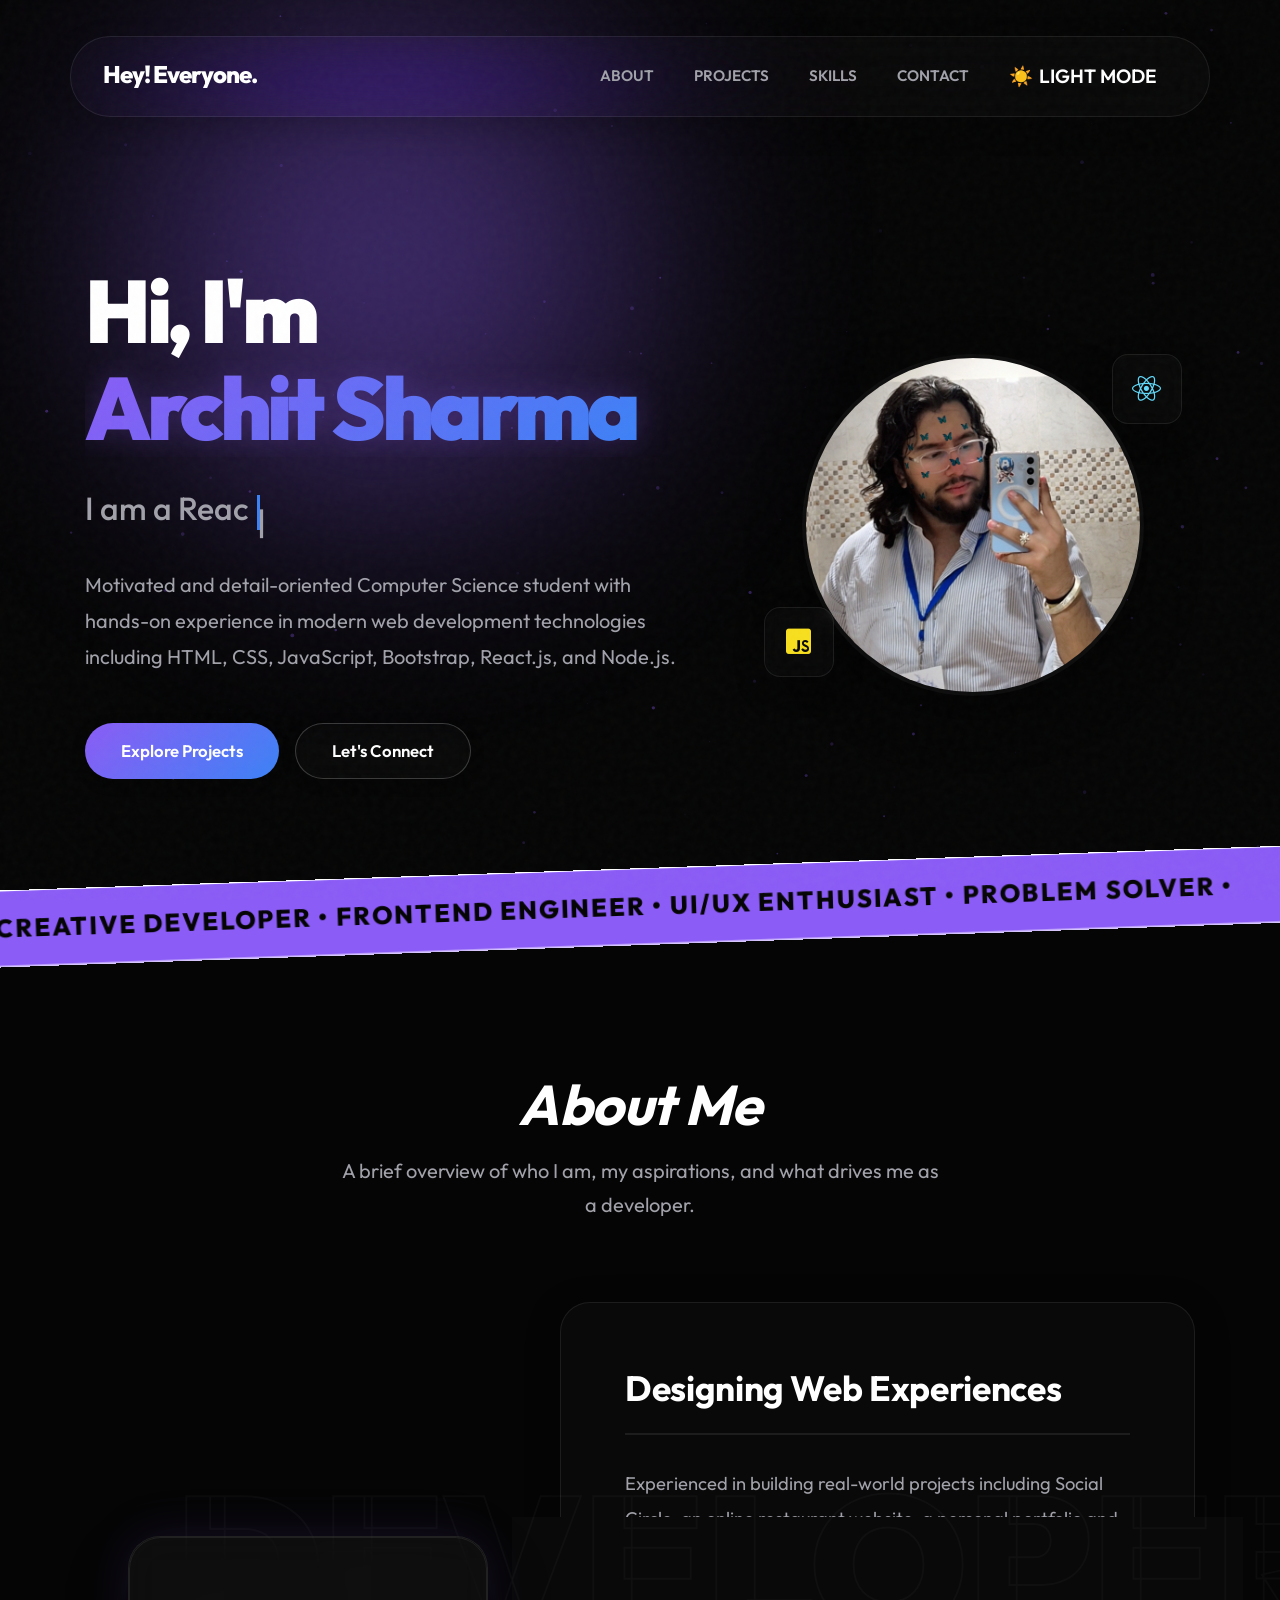
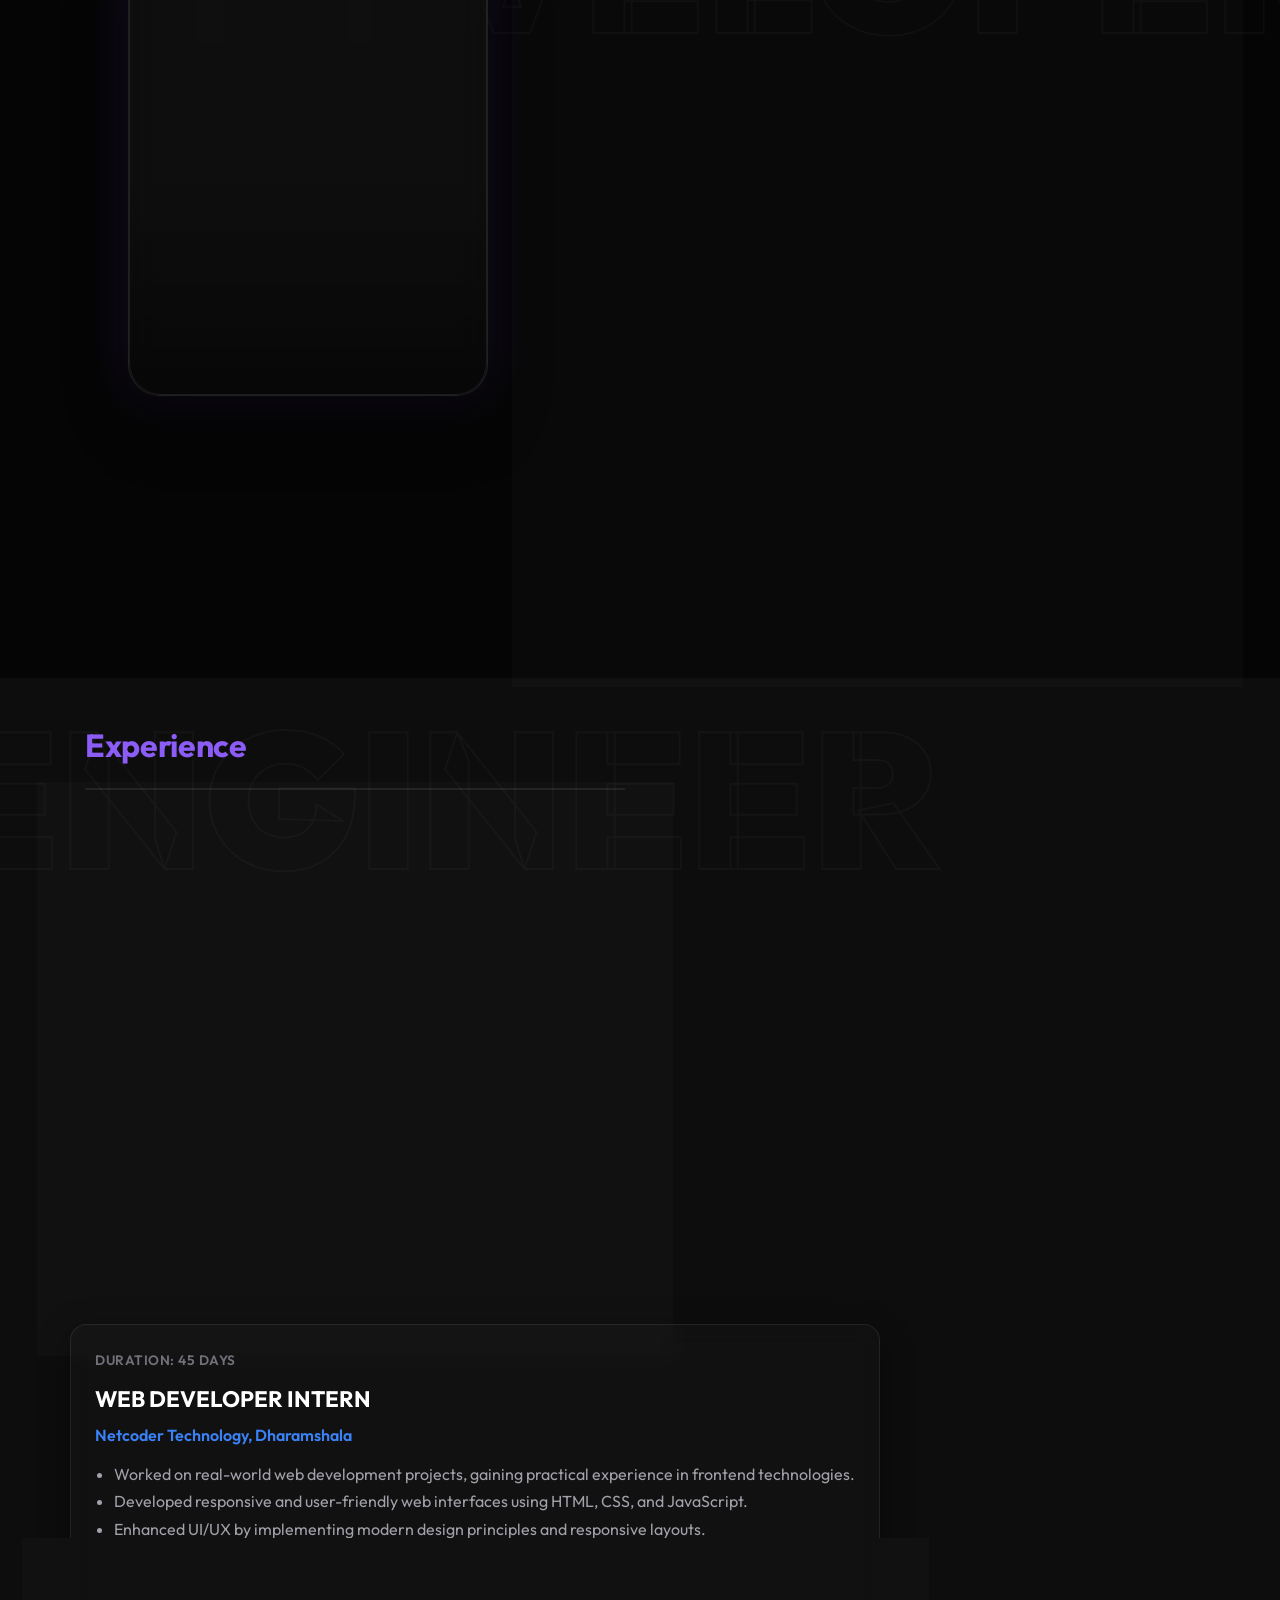
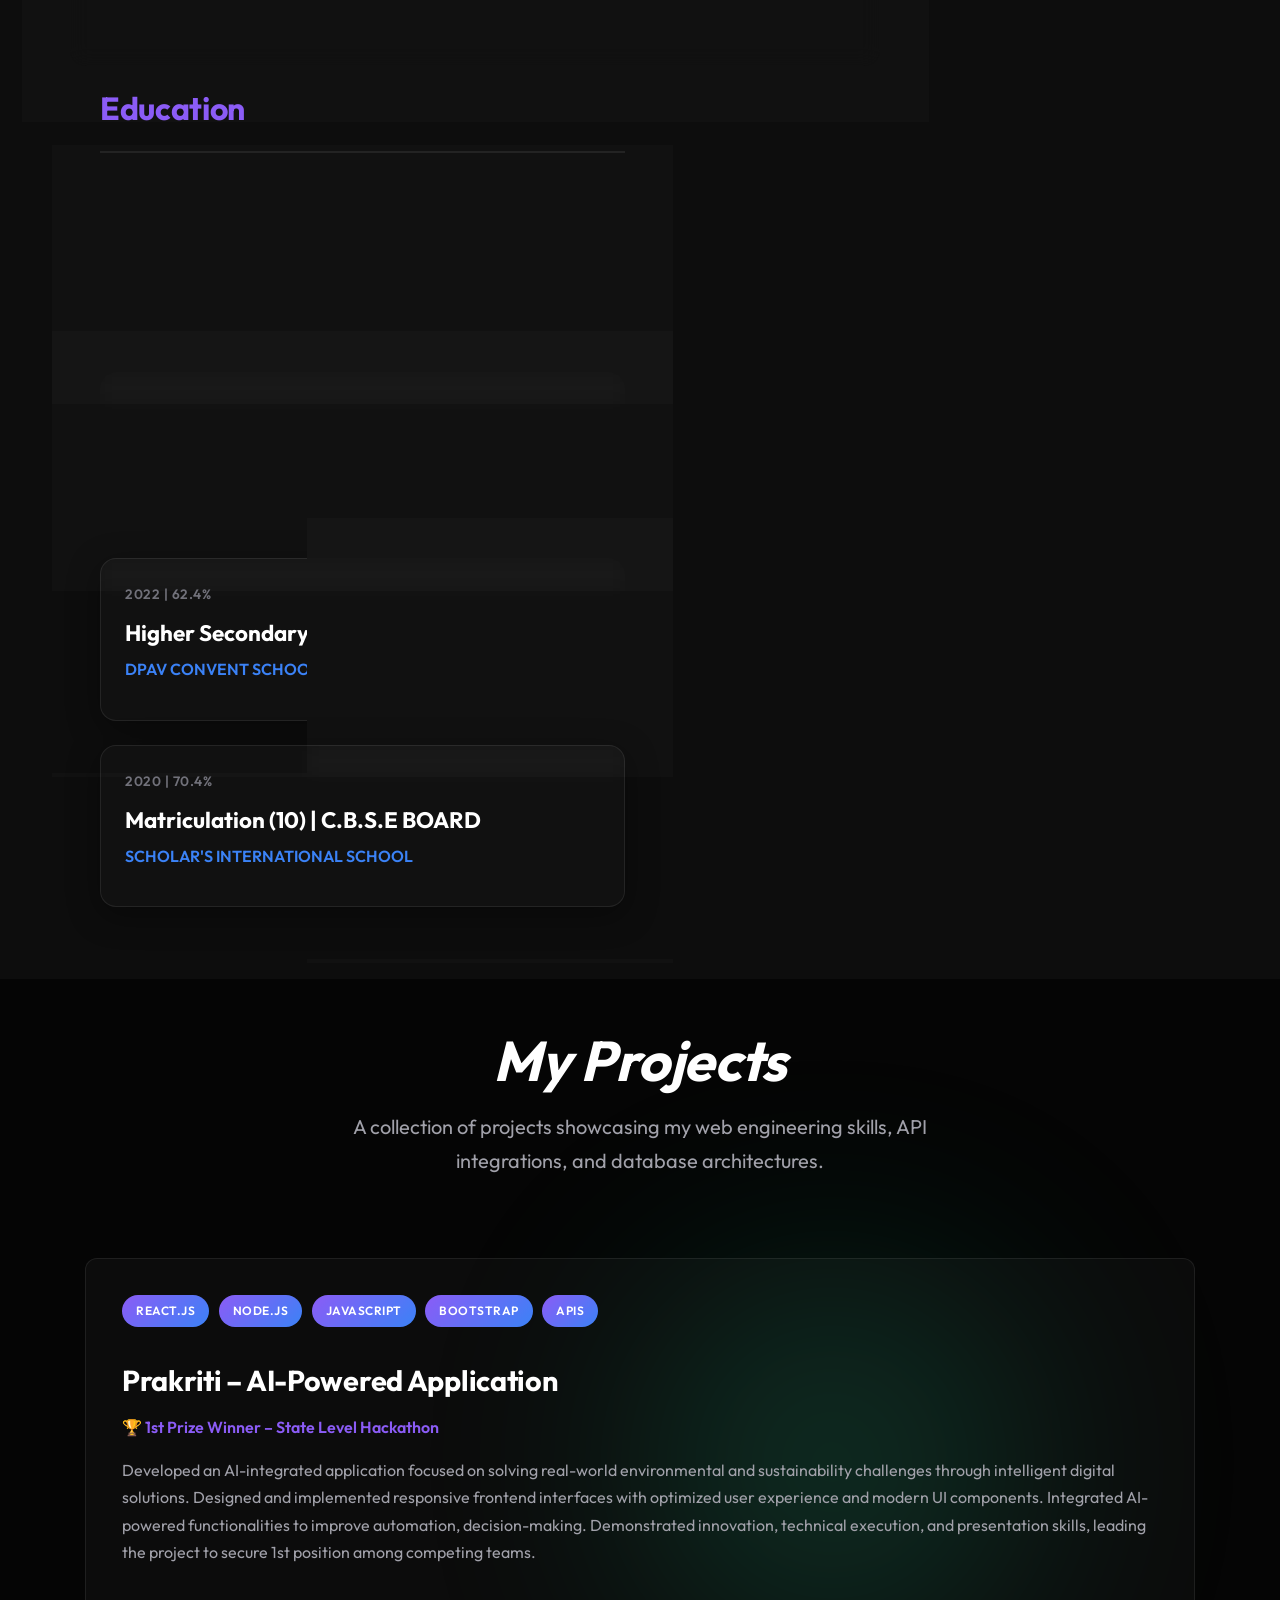
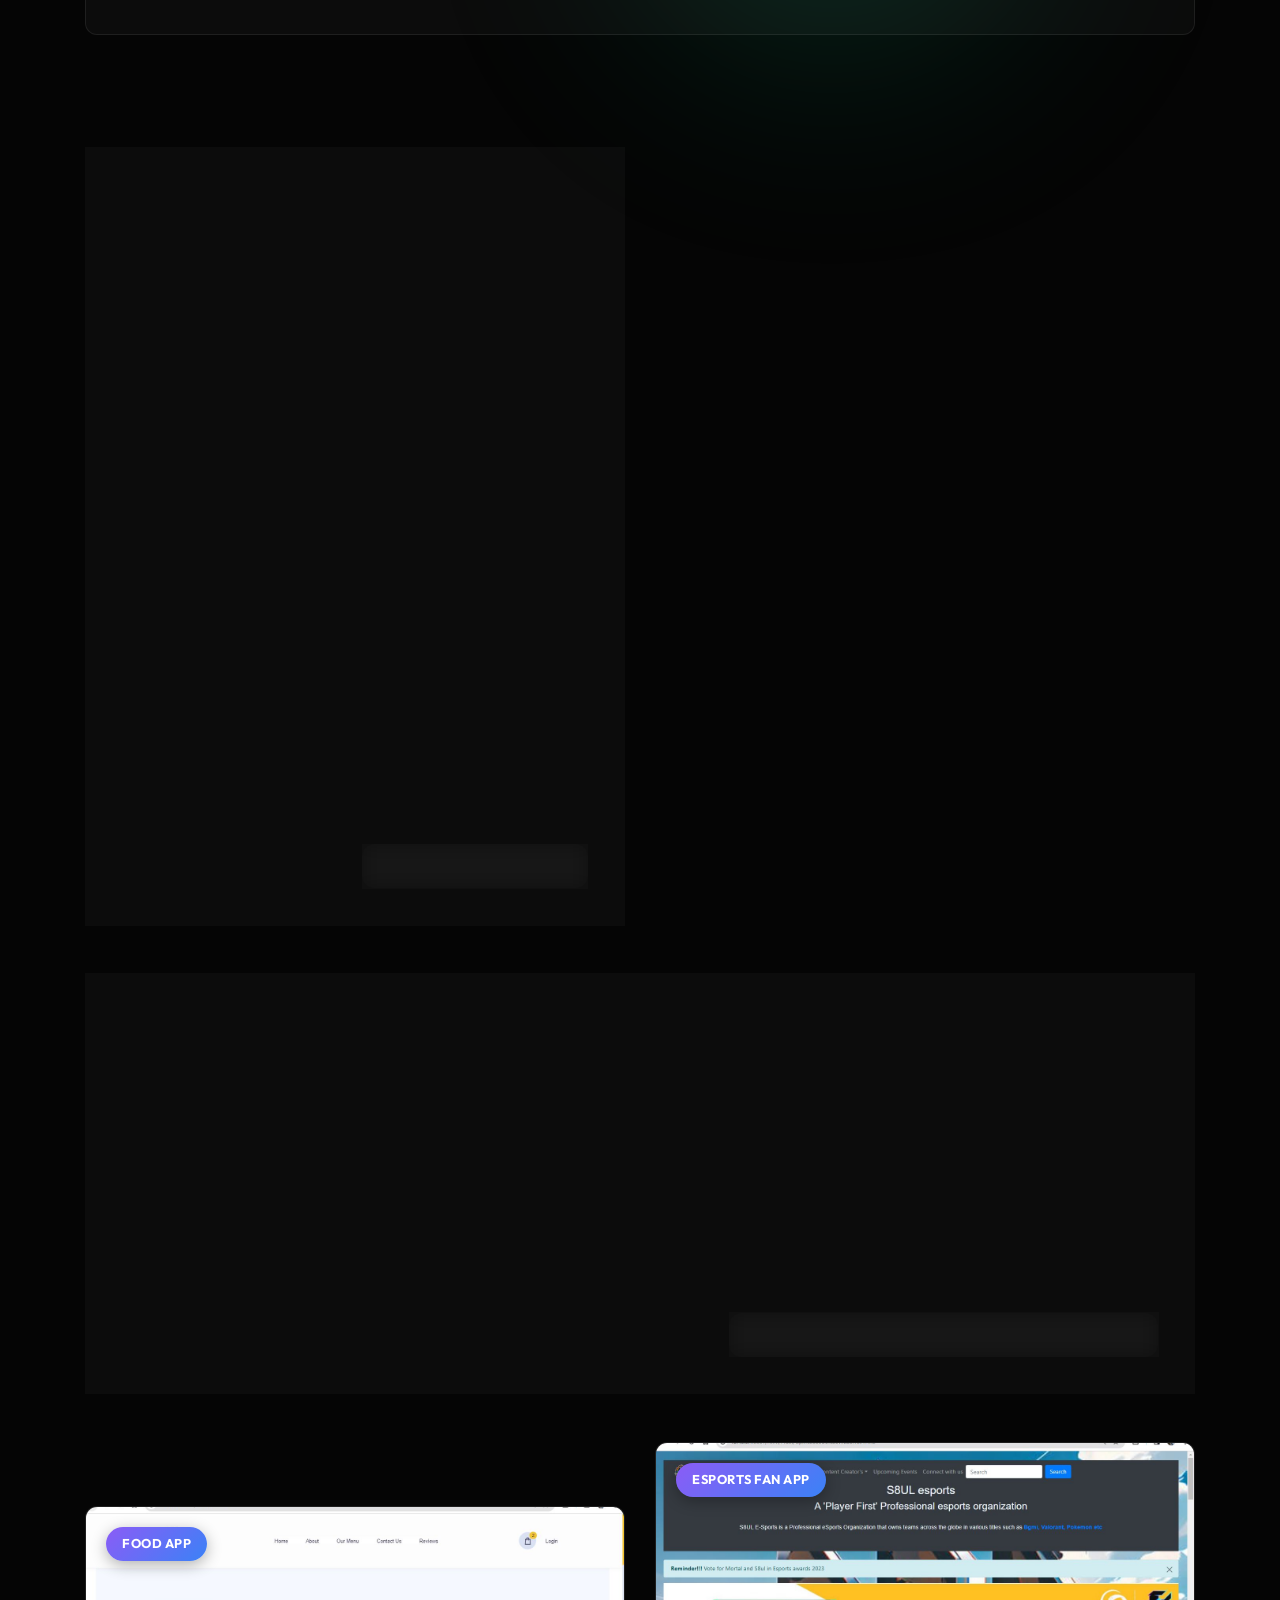
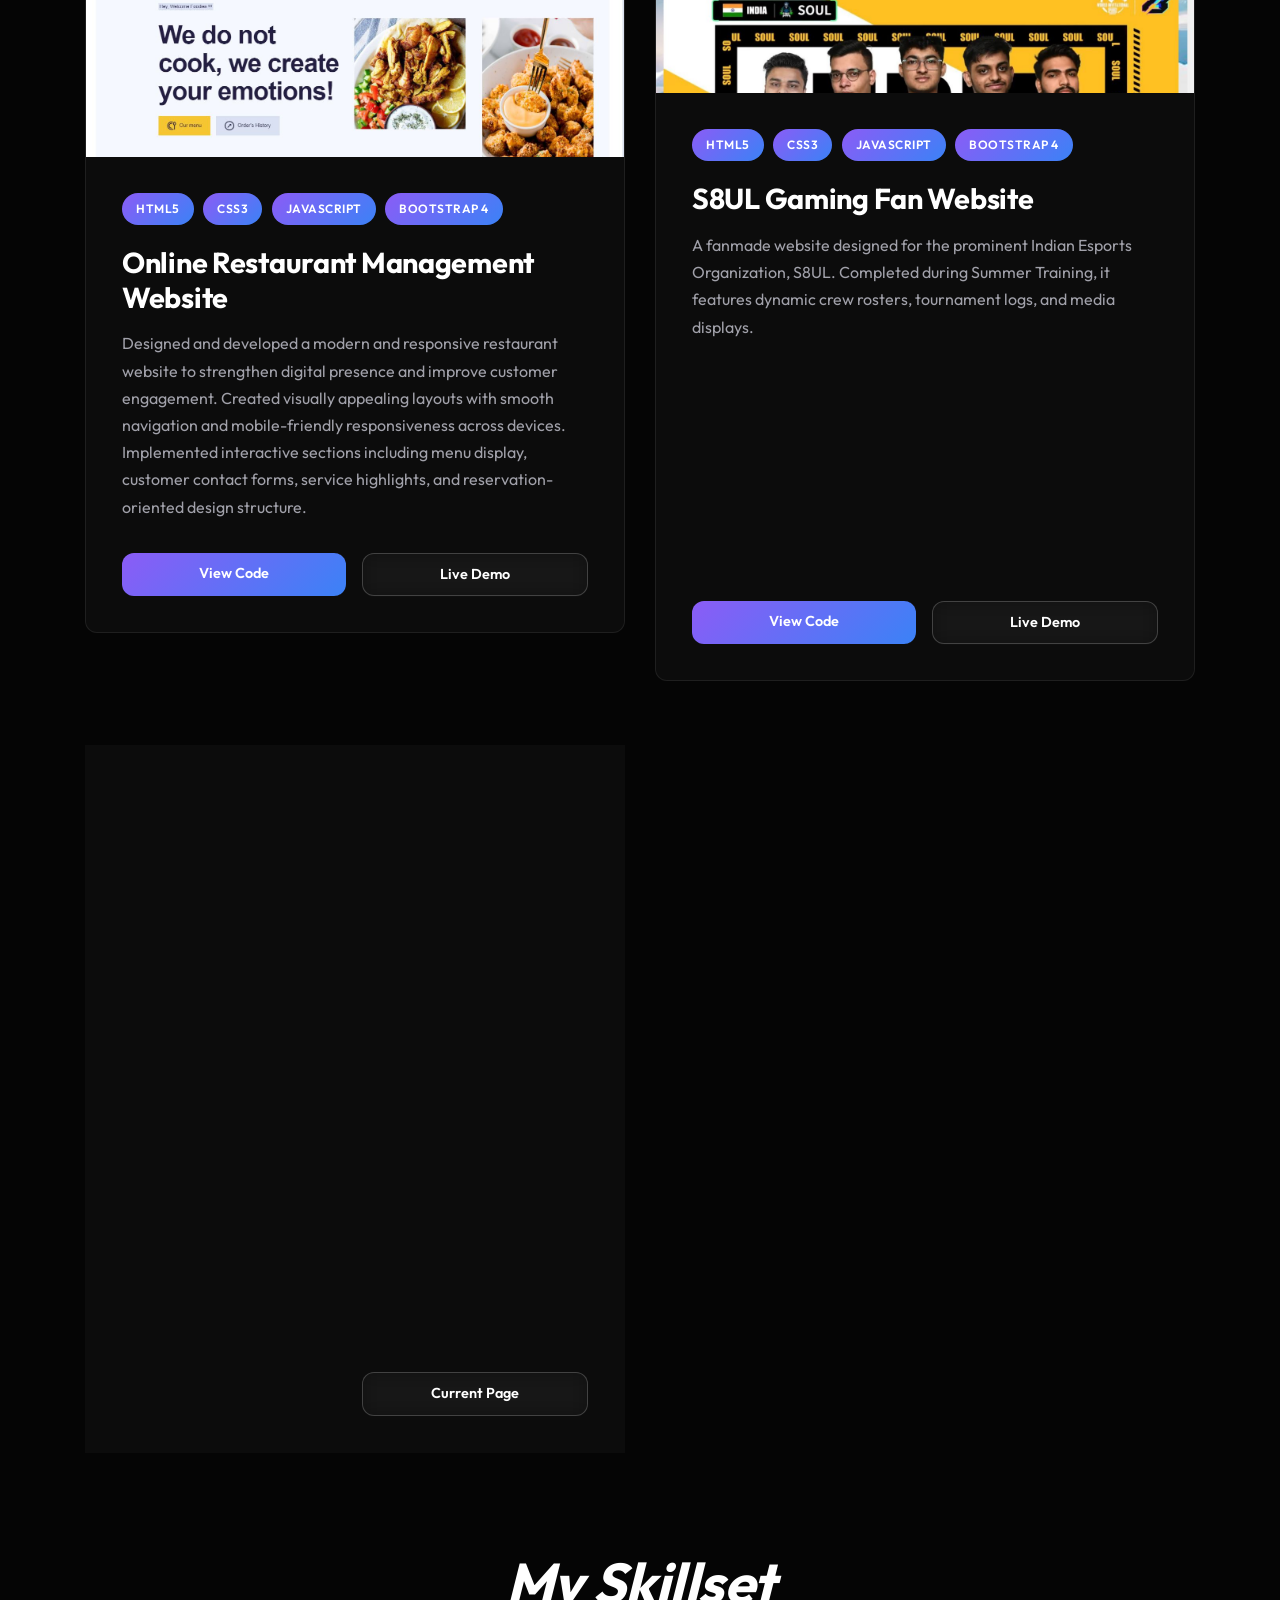
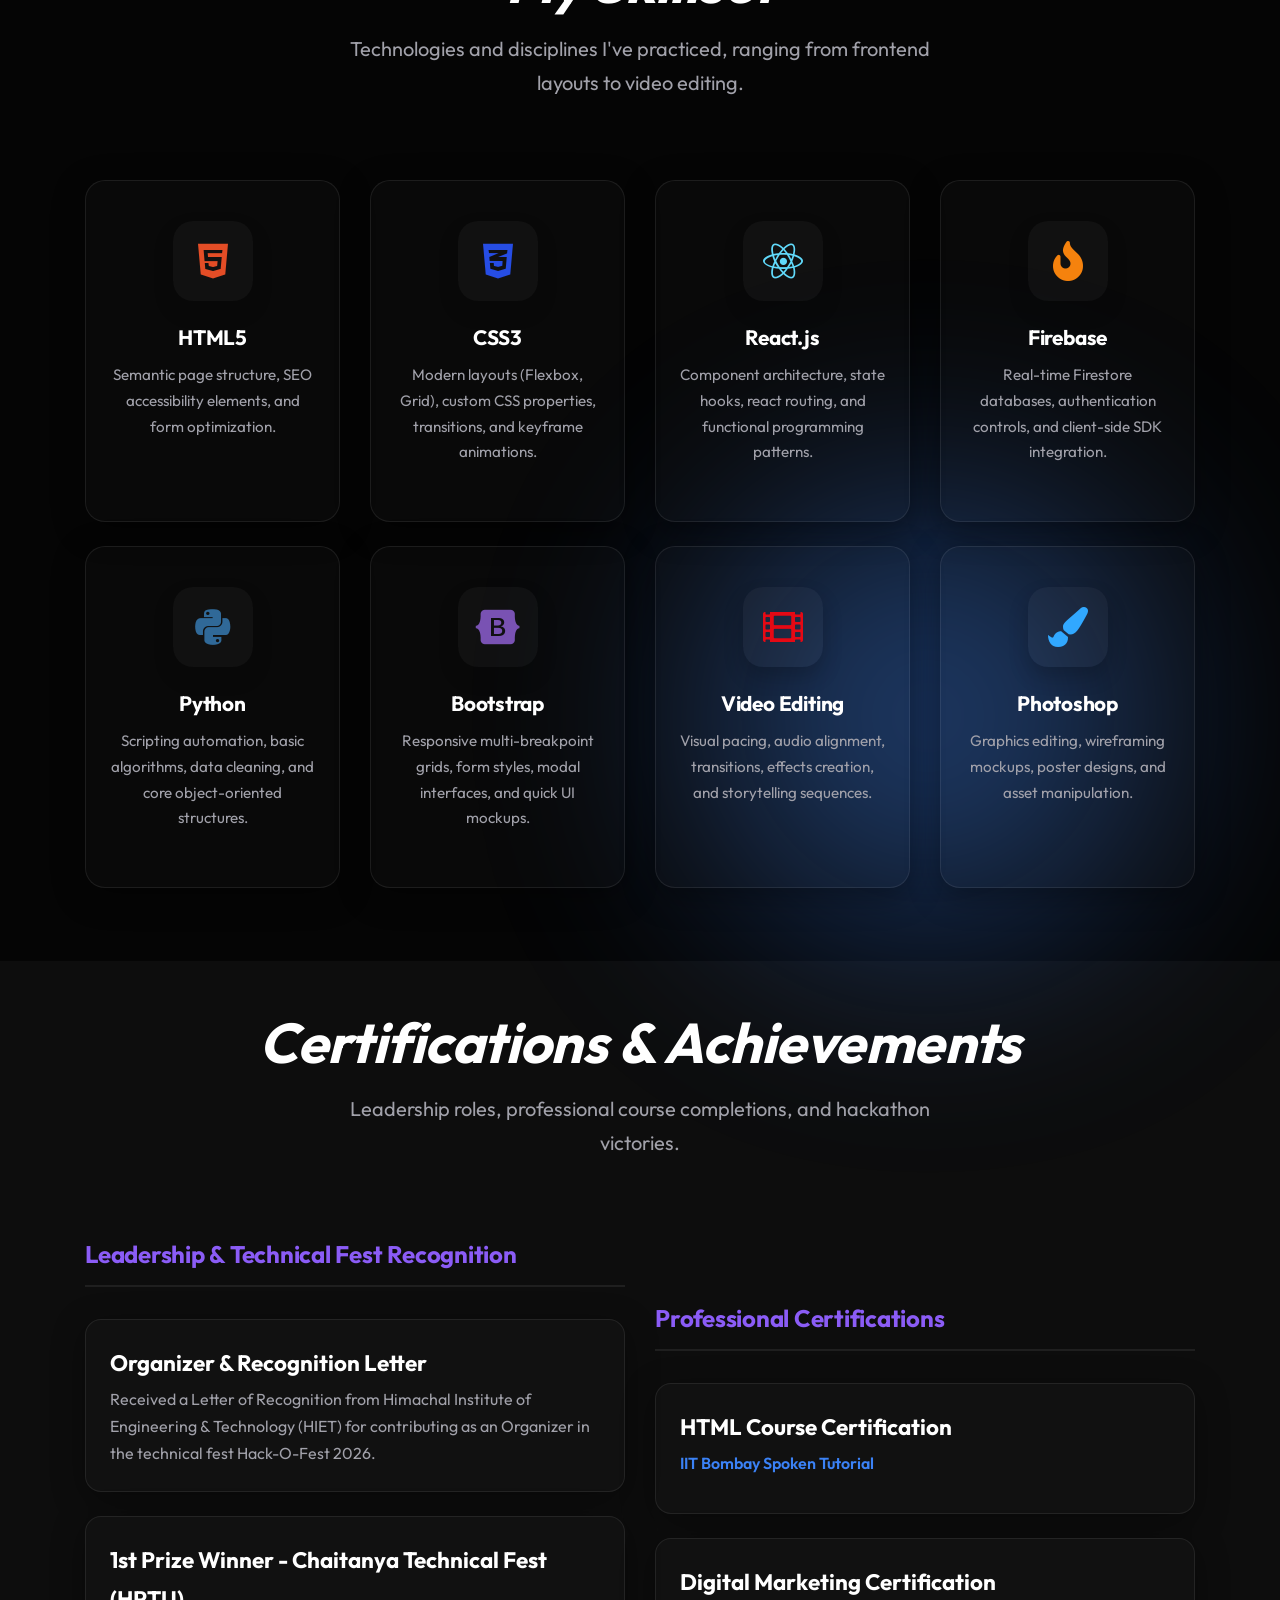
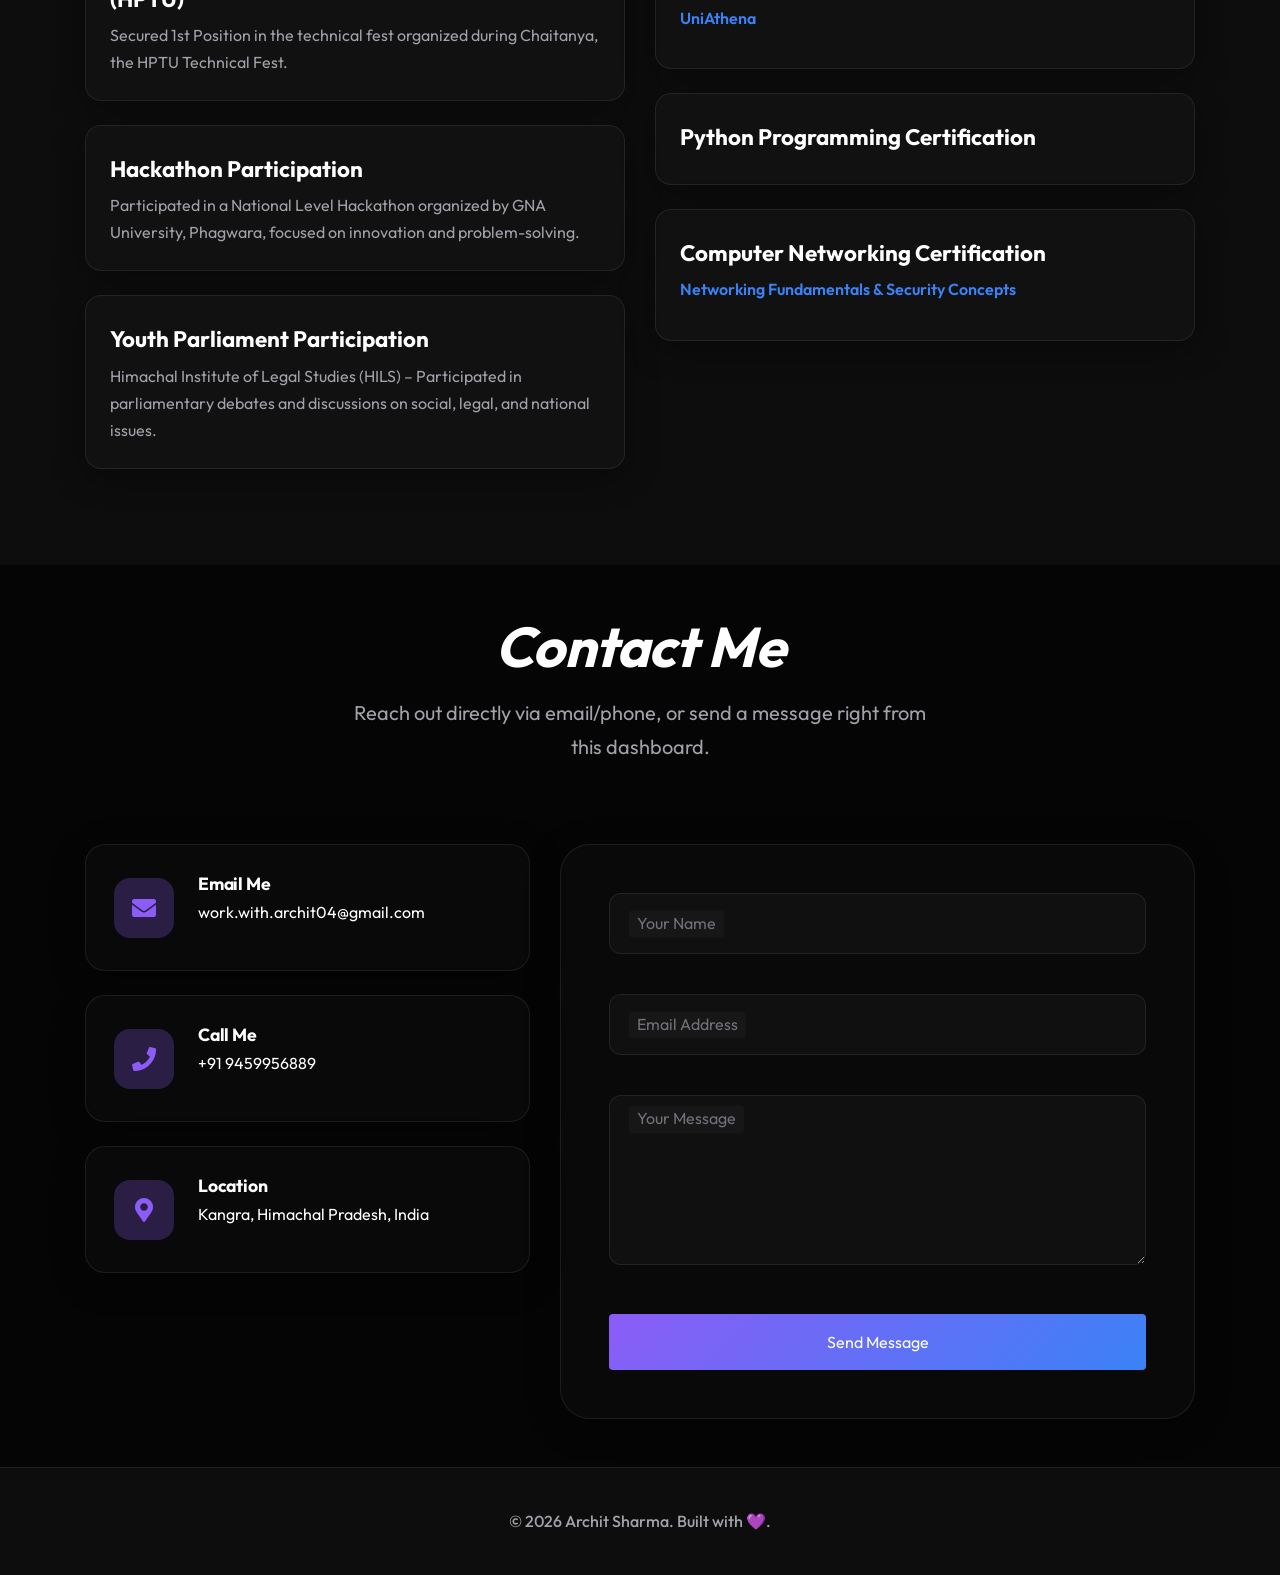
==== index.html @ 1c748bbe "Revise experience details and fix image extension Updated experience section with new internship det" ====
<!DOCTYPE html>
<html lang="en">
<head>
  <meta charset="UTF-8">
  <meta name="viewport" content="width=device-width, initial-scale=1.0">
  <title>Archit Sharma | Portfolio</title>
  
  <!-- Bootstrap 4.5 CSS -->
  <link rel="stylesheet" href="https://stackpath.bootstrapcdn.com/bootstrap/4.5.2/css/bootstrap.min.css">
  <!-- Font Awesome 5/6 -->
  <link rel="stylesheet" href="https://cdnjs.cloudflare.com/ajax/libs/font-awesome/5.15.3/css/all.min.css">
  <!-- Google Fonts: Outfit -->
  <link href="https://fonts.googleapis.com/css2?family=Outfit:wght@300;400;500;600;700;800;900&display=swap" rel="stylesheet">  
  <!-- Custom CSS -->
  <link rel="stylesheet" href="Assets/styles.css">
</head>
<body data-spy="scroll" data-target=".navbar" data-offset="70">
  
  <!-- Cinematic Preloader -->
  <div id="preloader">
    <div class="loader-content">
      <div id="loaderText">0%</div>
      <div class="loader-bar-container">
        <div id="loaderBar"></div>
      </div>
    </div>
  </div>
  <!-- Deep Space Particle Canvas -->
  <canvas id="particleCanvas"></canvas>
  
  <!-- Meteor Streaks -->
  <div class="meteor-container">
    <div class="meteor"></div>
    <div class="meteor" style="animation-delay: 2s; top: 30%;"></div>
    <div class="meteor" style="animation-delay: 5s; top: 60%;"></div>
  </div>

  <!-- Ambient Background Glows -->
  <div class="ambient-glow ambient-1"></div>
  <div class="ambient-glow ambient-2"></div>
  <div class="ambient-glow ambient-3"></div>
  <!-- Navbar -->
  <nav class="navbar navbar-expand-lg navbar-dark fixed-top">
    <div class="container">
      <a class="navbar-brand" href="#" style="transform: translateY(4px); display: inline-block;">Hey! Everyone.</a>
      <button class="navbar-toggler" type="button" data-toggle="collapse" data-target="#navbarNav" aria-controls="navbarNav" aria-expanded="false" aria-label="Toggle navigation">
        <span class="navbar-toggler-icon"></span>
      </button>
      <div class="collapse navbar-collapse" id="navbarNav">
        <ul class="navbar-nav ml-auto text-uppercase align-items-center">
          <li class="nav-item"><a class="nav-link" href="#about">About</a></li>
          <li class="nav-item"><a class="nav-link" href="#projects">Projects</a></li>
          <li class="nav-item"><a class="nav-link" href="#skills">Skills</a></li>
          <li class="nav-item"><a class="nav-link" href="#contact">Contact</a></li>
          <li class="nav-item">
            <a id="themeToggle" class="nav-link theme-toggle-btn" style="cursor: pointer; display: inline-flex; align-items: center; gap: 6px;">
              <span id="themeIcon">☀️</span> Light Mode
            </a>
          </li>
        </ul>
      </div>
    </div>
  </nav>

  <!-- Hero Section -->
  <header class="hero-section" id="hero">
    <div class="bg-watermark">ENGINEER</div>
    <div class="container">
      <div class="row align-items-center">
        <!-- Hero Left -->
        <div class="col-lg-7 hero-content text-left">
          <!-- <div class="hero-subtitle-top">FEEL FREE TO CONTACT</div> -->
          <h1 class="hero-title">
            <div style="overflow: hidden;"><span class="hero-reveal-text">Hi, I'm</span></div>
            <div style="overflow: hidden;"><span class="hero-reveal-text gradient-text">Archit Sharma</span></div>
          </h1>
          <div class="hero-typewriter">
            I am a <span id="typewriterText"></span><span class="typewriter-cursor">|</span>
          </div>
          <p class="hero-description">
            Motivated and detail-oriented Computer Science student with hands-on experience in modern web development technologies including HTML, CSS, JavaScript, Bootstrap, React.js, and Node.js.
          </p>
          <div class="hero-ctas d-flex flex-wrap gap-3">
            <a href="#projects" class="btn btn-gradient magnetic-btn mr-3 mb-2">Explore Projects</a>
            <a href="#contact" class="btn btn-outline-custom magnetic-btn mb-2">Let's Connect</a>
          </div>
        </div>
        <!-- Hero Right (Interactive Profile Orbit) -->
        <div class="col-lg-5 hero-visual text-center">
          <div class="profile-container">
            <div class="profile-circle-glow"></div>
            <div class="profile-image-wrapper">
              <img src="Assets/IMG_20260503_222521_790.webp" alt="Archit Sharma">
            </div>
            <!-- Orbiting Badges -->
            <div class="tech-badge-orbit tech-badge-1" title="React.js Specialist"><i class="fab fa-react"></i></div>
            <div class="tech-badge-orbit tech-badge-2" title="JavaScript Expert"><i class="fab fa-js-square"></i></div>
          </div>
        </div>
      </div>
    </div>
  </header>

  <!-- Infinite Scrolling Marquee -->
  <div class="marquee-container">
    <div class="marquee-content">
      <span>CREATIVE DEVELOPER • FRONTEND ENGINEER • UI/UX ENTHUSIAST • PROBLEM SOLVER • </span>
      <span>CREATIVE DEVELOPER • FRONTEND ENGINEER • UI/UX ENTHUSIAST • PROBLEM SOLVER • </span>
      <span>CREATIVE DEVELOPER • FRONTEND ENGINEER • UI/UX ENTHUSIAST • PROBLEM SOLVER • </span>
    </div>
  </div>

  <!-- About Section -->
  <section id="about" class="py-5 position-relative">
    <div class="bg-watermark right">DEVELOPER</div>
    <div class="container">
      <div class="section-title-wrapper reveal-on-scroll">
        <h2>About Me</h2>
        <p class="section-subtitle">A brief overview of who I am, my aspirations, and what drives me as a developer.</p>
      </div>
      
      <div class="row align-items-center mt-4">
        <!-- About Left (Image Card) -->
     <div class="about-video-card">
    <video autoplay muted loop playsinline>
        <source src="Assets/I.mp4" type="video/mp4">
    </video>

    <div class="video-overlay"></div>

    <div class="video-border"></div>
</div>
        <div class="my-5"></div>
        <!-- About Right (Info Card) -->
        <div class="col-lg-7 reveal-on-scroll">
          <div class="about-card glass-panel">
            <h3 class="about-info-title">Designing Web Experiences</h3>
            <div class="resume-divider"></div>
            <p class="about-text">
              Experienced in building real-world projects including Social Circle, an online restaurant website, a personal portfolio and Prakriti—an AI-infused application that won a hackathon.
              <br><br>
              In addition to technical expertise, proficient in video editing, Canva design, photo editing, and digital marketing. Demonstrated strong leadership and organizational skills by successfully serving as the overall organizer of a state-level hackathon. Passionate about developing scalable, user-centric applications and continuously learning emerging technologies.
            </p>
            
            <div class="about-details-grid">
              <div class="detail-item">
                <h5>Location</h5>
                <p>Kangra, Himachal Pradesh, IN</p>
              </div>
              <div class="detail-item">
                <h5>Education</h5>
                <p>B.Tech in CSE</p>
              </div>
              <div class="detail-item">
                <h5>E-mail</h5>
                <p>work.with.archit04@gmail.com</p>
              </div>
              <div class="detail-item">
                <h5>Role Status</h5>
                <p>Open for Internships & Jobs</p>
              </div>
            </div>

            <div class="social-links mt-4">
              <a href="https://github.com/DevlprArchit" target="_blank" class="social-btn" title="GitHub Profile">
                <i class="fab fa-github"></i>
              </a>
              <a href="https://www.linkedin.com/in/archit-sharma-513689255" target="_blank" class="social-btn" title="LinkedIn Profile">
                <i class="fab fa-linkedin-in"></i>
              </a>
              <a href="https://www.instagram.com/simp_frost" target="_blank" class="social-btn" title="Instagram Profile">
                <i class="fab fa-instagram"></i>
              </a>
              <a href="https://x.com/ArchitS07503713" target="_blank" class="social-btn" title="Twitter/X Profile">
                <i class="fab fa-twitter"></i>
              </a>
            </div>
          </div>
        </div>
      </div>
    </div>
  </section>

  <!-- Experience & Education Section -->
  <section id="resume" class="py-5 bg-secondary" style="background: var(--bg-secondary) !important;">
    <div class="container">
      <div class="row">
        <!-- Experience -->
        <div class="col-lg-6 mb-5 mb-lg-0 reveal">
          <h2 class="mb-4" style="color: var(--accent-primary); font-weight: 700;">Experience</h2>
          <div class="resume-divider"></div>
           <div class="timeline-item">
            <div class="timeline-date">Duration: JUNE 2026 - AUGUST 2026 (6-WEEKS)</div>
            <div class="timeline-title">FULL STACK DEVELOPER INTERN</div>
            <div class="timeline-subtitle"> IMAGINALITY HAVEN, Dharamshala</div>
            <div class="timeline-content">
              <ul>
                <li>Contributed to the development of real-world web applications with a focus on performance and user experience.</li>
                <li>Gained practical exposure to the complete software development lifecycle (SDLC), from development to deployment.</li>
                <li>Applied software engineering principles to build efficient, user-focused, and production-ready solutions.</li>
                <li>Collaborated with experienced developers in an Agile development environment, participating in planning, development, testing, and deployment.</li>
                <li>Applied industry best practices in debugging, code optimization, version control, and application maintenance.</li>
              </ul>
            </div>
          </div>
        </div>
        
          <div class="timeline-item">
            <div class="timeline-date">Duration: 45 Days</div>
            <div class="timeline-title">WEB DEVELOPER INTERN</div>
            <div class="timeline-subtitle">Netcoder Technology, Dharamshala</div>
            <div class="timeline-content">
              <ul>
  <li>Worked on real-world web development projects, gaining practical experience in frontend technologies.</li>
  <li>Developed responsive and user-friendly web interfaces using HTML, CSS, and JavaScript.</li>
  <li>Enhanced UI/UX by implementing modern design principles and responsive layouts.</li>
  <li>Collaborated with team members to deliver project requirements within deadlines.</li>
  <li>Participated in testing, and optimizing web applications for better performance.</li>
  <li>Strengthened practical knowledge of software development workflows and industry best practices.</li>
</ul>
            </div>
          </div>
        </div>
       
         
        <!-- Education -->
        <div class="col-lg-6 reveal">
          <h2 class="mb-4" style="color: var(--accent-primary); font-weight: 700;">Education</h2>
          <div class="resume-divider"></div>
          <div class="timeline-item">
            <div class="timeline-date">2024-27 | Pursuing (CGPA till 6th Sem - 7.20)</div>
            <div class="timeline-title">BTECH | Computer Engineering</div>
            <div class="timeline-subtitle">HPTU HAMIRPUR</div>
          </div>
          <div class="timeline-item">
            <div class="timeline-date">2024 | 62.43%</div>
            <div class="timeline-title">Diploma | Computer Engineering</div>
            <div class="timeline-subtitle">GOVT. POLYTECHNIC KANGRA</div>
          </div>
          <div class="timeline-item">
            <div class="timeline-date">2022 | 62.4%</div>
            <div class="timeline-title">Higher Secondary (12th) | H.P BOARD</div>
            <div class="timeline-subtitle">DPAV CONVENT SCHOOL</div>
          </div>
          <div class="timeline-item">
            <div class="timeline-date">2020 | 70.4%</div>
            <div class="timeline-title">Matriculation (10) | C.B.S.E BOARD</div>
            <div class="timeline-subtitle">SCHOLAR'S INTERNATIONAL SCHOOL</div>
          </div>
        </div>
      </div>
    </div>
  </section>

  <!-- Projects Section -->
  <section id="projects" class="py-5">
    <div class="container">
      <div class="section-title-wrapper reveal">
        <h2>My Projects</h2>
        <p class="section-subtitle">A collection of projects showcasing my web engineering skills, API integrations, and database architectures.</p>
      </div>

      <div class="row mt-4">
        <!-- Project 0: Prakriti -->
        <div class="col-lg-12 mb-5 reveal">
          <div class="project-card glass-panel" style="flex-direction: row; align-items: center;">
            <div class="project-body">
              <div class="project-tags">
                <span class="project-tag">React.js</span>
                <span class="project-tag">Node.js</span>
                <span class="project-tag">JavaScript</span>
                <span class="project-tag">Bootstrap</span>
                <span class="project-tag">APIs</span>
              </div>
              <h3 class="project-title" style="font-size: 1.8rem; margin-top: 1rem;">Prakriti – AI-Powered Application</h3>
              <p style="color: var(--accent-primary); font-weight: 600;">🏆 1st Prize Winner – State Level Hackathon</p>
              <p class="project-description">
                Developed an AI-integrated application focused on solving real-world environmental and sustainability challenges through intelligent digital solutions. Designed and implemented responsive frontend interfaces with optimized user experience and modern UI components. Integrated AI-powered functionalities to improve automation, decision-making. Demonstrated innovation, technical execution, and presentation skills, leading the project to secure 1st position among competing teams.
              </p>
            </div>
          </div>
        </div>

        <!-- Project 1: Social Circle App -->
        <div class="col-lg-6 col-md-12 mb-5 reveal">
          <div class="project-card glass-panel">
            <div class="project-img-wrapper">
              <span class="project-badge-top">Featured Project</span>
              <img src="Assets/social_circle_mockup.png" alt="Social Circle App Mockup">
            </div>
            <div class="project-body">
              <div class="project-tags">
                <span class="project-tag">React.js</span>
                <span class="project-tag">Firebase DB & Auth</span>
                <span class="project-tag">Capacitor APK</span>
                <span class="project-tag">Custom CSS Themes</span>
                <span class="project-tag">Vite</span>
              </div>
              <h3 class="project-title">Social Circle App</h3>
             <p style="color: var(--accent-primary); font-weight: 600;">
  🚀 Intelligent Social Networking Platform with Real-Time Collaboration
</p>
              <p class="project-description">
                Developed a social media platform with real-time chat, voice/video calls, and media sharing. Built features including Snap Sharing, Media Rooms, Meme Feed, and a Virtual Pet Widget. Integrated Firebase Authentication, Firestore, and Storage for backend services. Deployed and managed the application using Firebase Hosting.
              </p>
              <div class="project-links">
                <a href="https://team-rocket-hub.web.app" target="_blank" class="btn btn-gradient">Live View</a>
                <a href="#hero" class="btn btn-outline-custom">Active Development</a>
              </div>
            </div>
          </div>
        </div>

 <!-- Project: Campus Connect -->
<div class="col-lg-12 mb-5 reveal">
  <div class="project-card glass-panel" style="flex-direction: row; align-items: center;">

    <!-- Image -->
    <div class="project-img-wrapper">
      <span class="project-badge-top">Featured Project</span>
      <img src="Assets/HIET.PNG" alt="Campus Connect Mockup">
    </div>

    <!-- Content -->
    <div class="project-body">
      <div class="project-tags">
        <span class="project-tag">HTML5</span>
        <span class="project-tag">CSS3</span>
        <span class="project-tag">JavaScript</span>
        <span class="project-tag">UI/UX</span>
        <span class="project-tag">Campus Tech</span>
      </div>

      <h3 class="project-title" style="font-size: 1.8rem; margin-top: 1rem;">
        Campus Connect – Smart Campus Management System
      </h3>

      <p style="color: var(--accent-primary); font-weight: 600;">
        🏫 Digital Campus Solution for Students & Administration
      </p>

      <p class="project-description">
        Designed and developed Campus Connect, a smart campus management platform that simplifies academic and administrative operations. Implemented responsive interfaces with features including attendance tracking, announcements, room booking, analytics dashboards, and centralized campus services to enhance efficiency and user experience.
      </p>

      <div class="project-links">
        <a href="https://campusconnect-hiet.vercel.app/portal.html" target="_blank" class="btn btn-gradient">
          Live View
        </a>
        <a href="#hero" class="btn btn-outline-custom">
          Active Now
        </a>
      </div>
    </div>

  </div>
</div>
        
        <!-- Project 2: The Sunrise Restaurant -->
        <div class="col-lg-6 col-md-12 mb-5 reveal">
          <div class="project-card glass-panel">
            <div class="project-img-wrapper">
              <span class="project-badge-top">Food App</span>
              <img src="Assets/otp1.JPG" alt="The Sunrise Restaurant Dashboard">
            </div>
            <div class="project-body">
              <div class="project-tags">
                <span class="project-tag">HTML5</span>
                <span class="project-tag">CSS3</span>
                <span class="project-tag">JavaScript</span>
                <span class="project-tag">Bootstrap 4</span>
              </div>
              <h3 class="project-title">Online Restaurant Management Website</h3>
              <p class="project-description">
                Designed and developed a modern and responsive restaurant website to strengthen digital presence and improve customer engagement. Created visually appealing layouts with smooth navigation and mobile-friendly responsiveness across devices. Implemented interactive sections including menu display, customer contact forms, service highlights, and reservation-oriented design structure.
              </p>
              <div class="project-links">
                <a href="https://github.com/DevlprArchit/The-Sunrise-Restaurant-Project-" target="_blank" class="btn btn-gradient">View Code</a>
                <a href="https://github.com/DevlprArchit/The-Sunrise-Restaurant-Project-" target="_blank" class="btn btn-outline-custom">Live Demo</a>
              </div>
            </div>
          </div>
        </div>

        <!-- Project 3: S8UL Gaming Website -->
        <div class="col-lg-6 col-md-12 mb-5 mb-lg-0 reveal">
          <div class="project-card glass-panel">
            <div class="project-img-wrapper">
              <span class="project-badge-top">Esports Fan App</span>
              <img src="Assets/S8ul Otp 1.1.JPG" alt="S8UL Esports fan app image">
            </div>
            <div class="project-body">
              <div class="project-tags">
                <span class="project-tag">HTML5</span>
                <span class="project-tag">CSS3</span>
                <span class="project-tag">JavaScript</span>
                <span class="project-tag">Bootstrap 4</span>
              </div>
              <h3 class="project-title">S8UL Gaming Fan Website</h3>
              <p class="project-description">
                A fanmade website designed for the prominent Indian Esports Organization, S8UL. Completed during Summer Training, it features dynamic crew rosters, tournament logs, and media displays.
              </p>
              <div class="project-links">
                <a href="https://github.com/DevlprArchit/S8UL-Gaming-Website-Project-" target="_blank" class="btn btn-gradient">View Code</a>
                <a href="https://github.com/DevlprArchit/S8UL-Gaming-Website-Project-" target="_blank" class="btn btn-outline-custom">Live Demo</a>
              </div>
            </div>
          </div>
        </div>

        <!-- Project 4: Portfolio Website (Current) -->
        <div class="col-lg-6 col-md-12 reveal">
          <div class="project-card glass-panel">
            <div class="project-img-wrapper">
              <span class="project-badge-top">Portfolio</span>
              <img src="Assets/port 1.PNG" alt="Portfolio Website Image">
            </div>
            <div class="project-body">
              <div class="project-tags">
                <span class="project-tag">HTML5</span>
                <span class="project-tag">CSS3 (Variables)</span>
                <span class="project-tag">JavaScript ES6</span>
                <span class="project-tag">Scroll-Reveal API</span>
              </div>
              <h3 class="project-title">Personal Portfolio Website</h3>
              <p class="project-description">
                Built a professional portfolio website to showcase projects, technical skills, certifications, and achievements. Developed a clean and modern user interface with responsive design principles and smooth scrolling sections. Focused on performance optimization, aesthetic design, and recruiter-friendly presentation.
              </p>
              <div class="project-links">
                <a href="https://github.com/DevlprArchit/Portfolio-Website" target="_blank" class="btn btn-gradient">View Code</a>
                <a href="#" class="btn btn-outline-custom">Current Page</a>
              </div>
            </div>
          </div>
        </div>
      </div>
    </div>
  </section>

  <!-- Skills Section -->
  <section id="skills" class="py-5 skills-section">
    <div class="container">
      <div class="section-title-wrapper reveal">
        <h2>My Skillset</h2>
        <p class="section-subtitle">Technologies and disciplines I've practiced, ranging from frontend layouts to video editing.</p>
      </div>

      <div class="row">
        <!-- Skill 1: HTML5 -->
        <div class="col-lg-3 col-md-6 mb-4 reveal">
          <div class="skill-card html glass-panel">
            <div class="skill-icon-box" style="color: #e44d26;"><i class="fab fa-html5"></i></div>
            <h4>HTML5</h4>
            <p>Semantic page structure, SEO accessibility elements, and form optimization.</p>
          </div>
        </div>
        <!-- Skill 2: CSS3 -->
        <div class="col-lg-3 col-md-6 mb-4 reveal">
          <div class="skill-card css glass-panel">
            <div class="skill-icon-box" style="color: #264de4;"><i class="fab fa-css3-alt"></i></div>
            <h4>CSS3</h4>
            <p>Modern layouts (Flexbox, Grid), custom CSS properties, transitions, and keyframe animations.</p>
          </div>
        </div>
        <!-- Skill 3: React.js -->
        <div class="col-lg-3 col-md-6 mb-4 reveal">
          <div class="skill-card react glass-panel">
            <div class="skill-icon-box" style="color: #61dafb;"><i class="fab fa-react"></i></div>
            <h4>React.js</h4>
            <p>Component architecture, state hooks, react routing, and functional programming patterns.</p>
          </div>
        </div>
        <!-- Skill 4: Firebase -->
        <div class="col-lg-3 col-md-6 mb-4 reveal">
          <div class="skill-card firebase glass-panel">
            <div class="skill-icon-box" style="color: #f5820d;"><i class="fas fa-fire"></i></div>
            <h4>Firebase</h4>
            <p>Real-time Firestore databases, authentication controls, and client-side SDK integration.</p>
          </div>
        </div>
        <!-- Skill 5: Python -->
        <div class="col-lg-3 col-md-6 mb-4 reveal">
          <div class="skill-card python glass-panel">
            <div class="skill-icon-box" style="color: #306998;"><i class="fab fa-python"></i></div>
            <h4>Python</h4>
            <p>Scripting automation, basic algorithms, data cleaning, and core object-oriented structures.</p>
          </div>
        </div>
        <!-- Skill 6: Bootstrap -->
        <div class="col-lg-3 col-md-6 mb-4 reveal">
          <div class="skill-card bootstrap glass-panel">
            <div class="skill-icon-box" style="color: #7952b3;"><i class="fab fa-bootstrap"></i></div>
            <h4>Bootstrap</h4>
            <p>Responsive multi-breakpoint grids, form styles, modal interfaces, and quick UI mockups.</p>
          </div>
        </div>
        <!-- Skill 7: Video Editing -->
        <div class="col-lg-3 col-md-6 mb-4 reveal">
          <div class="skill-card video glass-panel">
            <div class="skill-icon-box" style="color: #e50914;"><i class="fas fa-film"></i></div>
            <h4>Video Editing</h4>
            <p>Visual pacing, audio alignment, transitions, effects creation, and storytelling sequences.</p>
          </div>
        </div>
        <!-- Skill 8: Photoshop -->
        <div class="col-lg-3 col-md-6 mb-4 reveal">
          <div class="skill-card design glass-panel">
            <div class="skill-icon-box" style="color: #31a8ff;"><i class="fas fa-paint-brush"></i></div>
            <h4>Photoshop</h4>
            <p>Graphics editing, wireframing mockups, poster designs, and asset manipulation.</p>
          </div>
        </div>
      </div>
    </div>
  </section>

  <!-- Certifications & Achievements Section -->
  <section id="certifications" class="py-5 bg-secondary" style="background: var(--bg-secondary) !important;">
    <div class="container">
      <div class="section-title-wrapper reveal">
        <h2>Certifications & Achievements</h2>
        <p class="section-subtitle">Leadership roles, professional course completions, and hackathon victories.</p>
      </div>

      <div class="row mt-4">
        <!-- Leadership & Fest Recognition -->
        <div class="col-lg-6 mb-4 reveal">
          <h4 class="mb-3" style="color: var(--accent-primary); font-weight: 700;">Leadership & Technical Fest Recognition</h4>
          <div class="resume-divider"></div>
          <div class="timeline-item">
            <div class="timeline-title">Organizer & Recognition Letter</div>
            <div class="timeline-content">Received a Letter of Recognition from Himachal Institute of Engineering & Technology (HIET) for contributing as an Organizer in the technical fest Hack-O-Fest 2026.</div>
          </div>
          <div class="timeline-item">
            <div class="timeline-title">1st Prize Winner - Chaitanya Technical Fest (HPTU)</div>
            <div class="timeline-content">Secured 1st Position in the technical fest organized during Chaitanya, the HPTU Technical Fest.</div>
          </div>
          <div class="timeline-item">
            <div class="timeline-title">Hackathon Participation</div>
            <div class="timeline-content">Participated in a National Level Hackathon organized by GNA University, Phagwara, focused on innovation and problem-solving.</div>
          </div>
          <div class="timeline-item">
            <div class="timeline-title">Youth Parliament Participation</div>
            <div class="timeline-content">Himachal Institute of Legal Studies (HILS) – Participated in parliamentary debates and discussions on social, legal, and national issues.</div>
          </div>
        </div>

        <!-- Professional Certifications -->
        <div class="col-lg-6 mb-4 reveal">
          <h4 class="mb-3" style="color: var(--accent-primary); font-weight: 700;">Professional Certifications</h4>
          <div class="resume-divider"></div>
          <div class="timeline-item">
            <div class="timeline-title">HTML Course Certification</div>
            <div class="timeline-subtitle">IIT Bombay Spoken Tutorial</div>
          </div>
          <div class="timeline-item">
            <div class="timeline-title">Digital Marketing Certification</div>
            <div class="timeline-subtitle">UniAthena</div>
          </div>
          <div class="timeline-item">
            <div class="timeline-title">Python Programming Certification</div>
          </div>
          <div class="timeline-item">
            <div class="timeline-title">Computer Networking Certification</div>
            <div class="timeline-subtitle">Networking Fundamentals & Security Concepts</div>
          </div>
        </div>
      </div>
    </div>
  </section>

  <!-- Contact Section -->
  <section id="contact" class="py-5">
    <div class="container">
      <div class="section-title-wrapper reveal">
        <h2>Contact Me</h2>
        <p class="section-subtitle">Reach out directly via email/phone, or send a message right from this dashboard.</p>
      </div>

      <div class="row">
        <!-- Contact details -->
        <div class="col-lg-5 mb-5 mb-lg-0 reveal">
          <div class="contact-info-wrapper">
            <div class="contact-info-card glass-panel">
              <div class="contact-icon-box"><i class="fas fa-envelope"></i></div>
              <div class="contact-info-details">
                <h4>Email Me</h4>
                <p>work.with.archit04@gmail.com</p>
              </div>
            </div>
            <div class="contact-info-card glass-panel">
              <div class="contact-icon-box"><i class="fas fa-phone"></i></div>
              <div class="contact-info-details">
                <h4>Call Me</h4>
                <p>+91 9459956889</p>
              </div>
            </div>
            <div class="contact-info-card glass-panel">
              <div class="contact-icon-box"><i class="fas fa-map-marker-alt"></i></div>
              <div class="contact-info-details">
                <h4>Location</h4>
                <p>Kangra, Himachal Pradesh, India</p>
              </div>
            </div>
          </div>
        </div>

        <!-- Contact form -->
        <div class="col-lg-7 reveal">
          <div class="contact-form-card glass-panel">
            <form id="contactForm">
              <div class="form-group-custom">
                <input type="text" id="formName" class="form-input-custom" placeholder=" " required autocomplete="name">
                <label for="formName" class="form-label-custom">Your Name</label>
              </div>
              <div class="form-group-custom">
                <input type="email" id="formEmail" class="form-input-custom" placeholder=" " required autocomplete="email">
                <label for="formEmail" class="form-label-custom">Email Address</label>
              </div>
              <div class="form-group-custom">
                <textarea id="formMessage" class="form-input-custom" rows="5" placeholder=" " required></textarea>
                <label for="formMessage" class="form-label-custom">Your Message</label>
              </div>
              <button type="submit" id="formSubmitBtn" class="btn btn-gradient magnetic-btn w-100 py-3">Send Message</button>
            </form>
            <div id="formSuccessMsg" class="text-center mt-3 d-none" style="color: #10b981; font-weight: 600;">
              <i class="fas fa-check-circle mr-2"></i> Message sent successfully! I'll get back to you shortly.
            </div>
          </div>
        </div>
      </div>
    </div>
  </section>

  <!-- Footer -->
  <footer class="text-center">
    <div class="container">
      <p class="mb-0">© <span id="currentYear"></span> Archit Sharma. Built with 💜.</p>
    </div>
  </footer>

  <!-- Core Scripts -->
  <script src="https://code.jquery.com/jquery-3.5.1.slim.min.js"></script>
  <script src="https://cdn.jsdelivr.net/npm/@popperjs/core@2.5.4/dist/umd/popper.min.js"></script>
  <script src="https://stackpath.bootstrapcdn.com/bootstrap/4.5.2/js/bootstrap.min.js"></script>
  
  <!-- Interactive Frontend Script -->
  <script>
    document.addEventListener("DOMContentLoaded", () => {
      // 1. Set current year in footer
      document.getElementById("currentYear").textContent = new Date().getFullYear();

      // 2. Removed Light / Dark Theme Management - Deep Space is dark only

      // 3. Navbar background shrink on scroll
      const navbar = document.querySelector(".navbar");
      window.addEventListener("scroll", () => {
        if (window.scrollY > 50) {
          navbar.classList.add("scrolled");
        } else {
          navbar.classList.remove("scrolled");
        }
      });

      // 4. Typewriter Effect
      const typewriterText = document.getElementById("typewriterText");
      const words = ["Web Developer.", "React Enthusiast.", "UI/UX Craftsman.", "Creative Programmer."];
      let wordIdx = 0;
      let charIdx = 0;
      let isDeleting = false;

      function type() {
        const currentWord = words[wordIdx];
        if (isDeleting) {
          typewriterText.textContent = currentWord.substring(0, charIdx - 1);
          charIdx--;
        } else {
          typewriterText.textContent = currentWord.substring(0, charIdx + 1);
          charIdx++;
        }

        let typeSpeed = isDeleting ? 40 : 80;

        if (!isDeleting && charIdx === currentWord.length) {
          // Pause at end of word
          typeSpeed = 1500;
          isDeleting = true;
        } else if (isDeleting && charIdx === 0) {
          isDeleting = false;
          wordIdx = (wordIdx + 1) % words.length;
          typeSpeed = 500;
        }

        setTimeout(type, typeSpeed);
      }
      type();

      // 5. Scroll Reveal IntersectionObserver
      const revealElements = document.querySelectorAll(".reveal");
      const revealObserver = new IntersectionObserver((entries, observer) => {
        entries.forEach(entry => {
          if (entry.isIntersecting) {
            entry.target.classList.add("active");
            observer.unobserve(entry.target);
          }
        });
      }, {
        threshold: 0.1,
        rootMargin: "0px 0px -50px 0px"
      });

      revealElements.forEach(el => {
        revealObserver.observe(el);
      });

      // 6. Contact Form Simulated Submit
      const contactForm = document.getElementById("contactForm");
      const formSuccessMsg = document.getElementById("formSuccessMsg");
      const formSubmitBtn = document.getElementById("formSubmitBtn");

      contactForm.addEventListener("submit", (e) => {
        e.preventDefault();
        formSubmitBtn.disabled = true;
        formSubmitBtn.textContent = "Sending...";

        // Simulate network latency
        setTimeout(() => {
          contactForm.reset();
          formSuccessMsg.classList.remove("d-none");
          formSubmitBtn.textContent = "Message Sent!";
          
          setTimeout(() => {
            formSuccessMsg.classList.add("d-none");
            formSubmitBtn.disabled = false;
            formSubmitBtn.textContent = "Send Message";
          }, 5000);
        }, 1500);
      });


      // 9. Scroll Progress Bar
      const scrollProgress = document.getElementById("scrollProgress");
      window.addEventListener("scroll", () => {
        const totalScroll = document.documentElement.scrollTop;
        const windowHeight = document.documentElement.scrollHeight - document.documentElement.clientHeight;
        const scroll = `${(totalScroll / windowHeight) * 100}%`;
        if (scrollProgress) {
          scrollProgress.style.width = scroll;
        }
      });

      // 10. Interactive Spotlight Cards & 3D Holographic Tilt
      const cards = document.querySelectorAll(".glass-panel, .timeline-item");
      cards.forEach((card) => {
        card.addEventListener("mousemove", (e) => {
          const rect = card.getBoundingClientRect();
          const x = e.clientX - rect.left;
          const y = e.clientY - rect.top;
          
          // Spotlight glow
          card.style.setProperty("--mouse-x", `${x}px`);
          card.style.setProperty("--mouse-y", `${y}px`);

          // 3D Holographic Tilt
          const centerX = rect.width / 2;
          const centerY = rect.height / 2;
          const rotateX = ((y - centerY) / centerY) * -10; // Max 10deg tilt
          const rotateY = ((x - centerX) / centerX) * 10;
          
          card.style.transform = `perspective(1000px) rotateX(${rotateX}deg) rotateY(${rotateY}deg) scale3d(1.02, 1.02, 1.02)`;
        });
        
        card.addEventListener("mouseleave", () => {
          card.style.transform = `perspective(1000px) rotateX(0deg) rotateY(0deg) scale3d(1, 1, 1)`;
        });
      });

      // 11. Magnetic Physics for buttons
      const hoverTargets = document.querySelectorAll(".magnetic-btn");
      hoverTargets.forEach(target => {
        target.addEventListener("mouseleave", () => {
          target.style.transform = "translate(0px, 0px)";
        });

        target.addEventListener("mousemove", (e) => {
          const rect = target.getBoundingClientRect();
          const x = (e.clientX - rect.left - rect.width / 2) * 0.3; // Magnet strength
          const y = (e.clientY - rect.top - rect.height / 2) * 0.3;
          target.style.transform = `translate(${x}px, ${y}px)`;
        });
      });

      // Particle Field Canvas Animation
      const canvas = document.getElementById('particleCanvas');
      const ctx = canvas.getContext('2d');
      canvas.width = window.innerWidth;
      canvas.height = window.innerHeight;

      const particlesArray = [];
      class Particle {
        constructor() {
          this.x = Math.random() * canvas.width;
          this.y = Math.random() * canvas.height;
          this.size = Math.random() * 2;
          this.speedX = Math.random() * 1 - 0.5;
          this.speedY = Math.random() * 1 - 0.5;
          this.opacity = Math.random() * 0.5 + 0.1;
        }
        update() {
          this.x += this.speedX;
          this.y += this.speedY;
          if (this.x < 0 || this.x > canvas.width) this.speedX *= -1;
          if (this.y < 0 || this.y > canvas.height) this.speedY *= -1;
        }
        draw() {
          ctx.fillStyle = `rgba(139, 92, 246, ${this.opacity})`;
          ctx.beginPath();
          ctx.arc(this.x, this.y, this.size, 0, Math.PI * 2);
          ctx.fill();
        }
      }
      for (let i = 0; i < 150; i++) {
        particlesArray.push(new Particle());
      }
      function animateParticles() {
        ctx.clearRect(0, 0, canvas.width, canvas.height);
        for (let i = 0; i < particlesArray.length; i++) {
          particlesArray[i].update();
          particlesArray[i].draw();
        }
        requestAnimationFrame(animateParticles);
      }
      animateParticles();
      
      window.addEventListener('resize', () => {
        canvas.width = window.innerWidth;
        canvas.height = window.innerHeight;
      });

      // 12. True 3D Mouse Parallax (Hero Section)
      const hero = document.getElementById("hero");
      const parallaxBadges = document.querySelectorAll(".tech-badge-orbit");
      const profileImg = document.querySelector(".profile-image-wrapper img");

      hero.addEventListener("mousemove", (e) => {
        const x = (e.clientX - window.innerWidth / 2) / window.innerWidth;
        const y = (e.clientY - window.innerHeight / 2) / window.innerHeight;

        parallaxBadges.forEach((badge, index) => {
          const speed = (index + 1) * 30; // Depth factor
          badge.style.transform = `translate(${x * speed}px, ${y * speed}px)`;
        });

        if (profileImg) {
          profileImg.style.transform = `translate(${x * 15}px, ${y * 15}px)`;
        }
      });
      hero.addEventListener("mouseleave", () => {
        parallaxBadges.forEach(badge => {
          badge.style.transform = `translate(0px, 0px)`;
        });
        if (profileImg) {
          profileImg.style.transform = `translate(0px, 0px)`;
        }
      });

      // 13. Light/Dark Theme Toggle
      const themeToggle = document.getElementById("themeToggle");
      const themeIcon = document.getElementById("themeIcon");
      themeToggle.addEventListener("click", () => {
        document.body.classList.toggle("light-mode");
        if (document.body.classList.contains("light-mode")) {
          themeIcon.textContent = "🌙";
          themeToggle.innerHTML = '<span id="themeIcon">🌙</span> Dark Mode';
        } else {
          themeIcon.textContent = "☀️";
          themeToggle.innerHTML = '<span id="themeIcon">☀️</span> Light Mode';
        }
      });
      // 14. Cinematic Preloader
      const preloader = document.getElementById('preloader');
      const loaderText = document.getElementById('loaderText');
      const loaderBar = document.getElementById('loaderBar');
      let progress = 0;
      
      // Prevent scrolling while loading
      document.body.style.overflow = 'hidden';

      const interval = setInterval(() => {
        progress += Math.floor(Math.random() * 10) + 5;
        if (progress >= 100) {
          progress = 100;
          clearInterval(interval);
          loaderText.textContent = '100%';
          loaderBar.style.width = '100%';
          
          setTimeout(() => {
            preloader.classList.add('fade-out');
            document.body.style.overflow = 'auto'; // Re-enable scroll
            
            // Trigger Hero Text Reveal
            setTimeout(() => {
              document.querySelectorAll('.hero-reveal-text').forEach(el => {
                el.classList.add('visible');
              });
            }, 300);
          }, 400); // slight pause at 100%
        } else {
          loaderText.textContent = progress + '%';
          loaderBar.style.width = progress + '%';
        }
      }, 50);

      // 15. Scroll-Triggered Reveal (Intersection Observer)
      const level5RevealObserver = new IntersectionObserver((entries, observer) => {
        entries.forEach(entry => {
          if (entry.isIntersecting) {
            entry.target.classList.add('reveal-visible');
            observer.unobserve(entry.target);
          }
        });
      }, {
        root: null,
        threshold: 0.1,
        rootMargin: "0px 0px -50px 0px"
      });

      document.querySelectorAll('.reveal, .reveal-on-scroll').forEach(el => {
        level5RevealObserver.observe(el);
      });
    });
  </script>
</body>
</html>
---- Assets/styles.css ----
/* Core CSS variables for Theme Management */
:root {
  /* Deep Space / Cyber Glass Theme */
  --bg-primary: #050505; /* Pitch black */
  --bg-secondary: rgba(255, 255, 255, 0.03); /* Faint glass */
  --bg-tertiary: rgba(255, 255, 255, 0.08);
  --text-primary: #ffffff;
  --text-secondary: #a1a1aa;
  --text-muted: #71717a;
  
  --accent-primary: #8b5cf6; /* Electric Purple */
  --accent-secondary: #3b82f6; /* Neon Blue */
  --accent-tertiary: #10b981;
  --accent-gradient: linear-gradient(135deg, #8b5cf6, #3b82f6);
  --accent-glow: rgba(139, 92, 246, 0.25);
  
  --card-shadow: 0 8px 32px 0 rgba(0, 0, 0, 0.37);
  --glass-bg: rgba(255, 255, 255, 0.02);
  --glass-border: rgba(255, 255, 255, 0.08);
  --glass-highlight: rgba(255, 255, 255, 0.1);
  
  --font-family: 'Outfit', sans-serif;
  --font-heading: 'Outfit', sans-serif;
  --transition-speed: 0.4s;
}

/* Resume Utilities */
.resume-divider {
  width: 100%;
  height: 2px;
  background-color: var(--bg-tertiary); /* Softer divider */
  margin: 1rem 0 2rem 0;
}

.timeline-item {
  position: relative;
  padding: 24px;
  background: var(--glass-bg);
  backdrop-filter: blur(10px);
  border: 1px solid var(--glass-border);
  border-radius: 16px;
  box-shadow: var(--card-shadow);
  margin-bottom: 24px;
  transition: all 0.4s cubic-bezier(0.4, 0, 0.2, 1);
  overflow: hidden;
}
.timeline-item::before {
  content: '';
  position: absolute;
  top: 0; left: 0; right: 0; bottom: 0;
  background: radial-gradient(800px circle at var(--mouse-x, 50%) var(--mouse-y, 50%), rgba(255, 255, 255, 0.06), transparent 40%);
  opacity: 0;
  transition: opacity 0.5s;
  z-index: -1;
  pointer-events: none;
}
.timeline-item:hover {
  transform: translateY(-4px);
  border-color: rgba(255, 255, 255, 0.2);
  box-shadow: 0 20px 40px rgba(0,0,0,0.5), 0 0 20px var(--accent-glow);
}
.timeline-item:hover::before {
  opacity: 1;
}
.timeline-item::before {
  display: none; /* Removed the small dots in favor of the clean card look */
}
.timeline-date {
  font-weight: 600;
  color: var(--text-muted);
  font-size: 0.85rem;
  text-transform: uppercase;
  letter-spacing: 0.5px;
  margin-bottom: 0.5rem;
}
.timeline-title {
  font-family: var(--font-heading);
  font-weight: 700;
  color: var(--text-primary);
  font-size: 1.4rem;
  margin-bottom: 0.25rem;
}
.timeline-subtitle {
  font-weight: 600;
  color: var(--accent-secondary);
  font-size: 1rem;
  margin-bottom: 0.75rem;
}
.timeline-content {
  color: var(--text-secondary);
  font-size: 1rem;
  line-height: 1.7;
}
.timeline-content ul {
  padding-left: 1.2rem;
  margin-top: 0.5rem;
}


/* Global Reset */
* {
  box-sizing: border-box;
  margin: 0;
  padding: 0;
  transition: background-color var(--transition-speed) cubic-bezier(0.4, 0, 0.2, 1), border-color var(--transition-speed) cubic-bezier(0.4, 0, 0.2, 1);
}

html {
  scroll-behavior: smooth;
}

body {
  font-family: var(--font-family);
  background-color: var(--bg-primary);
  color: var(--text-primary);
  line-height: 1.7;
  overflow-x: hidden;
  position: relative;
}

body::after {
  content: '';
  position: fixed;
  top: 0; left: 0; width: 100vw; height: 100vh;
  pointer-events: none;
  z-index: 9999;
  opacity: 0.03;
  background-image: url("data:image/svg+xml,%3Csvg viewBox='0 0 200 200' xmlns='http://www.w3.org/2000/svg'%3E%3Cfilter id='noiseFilter'%3E%3CfeTurbulence type='fractalNoise' baseFrequency='0.65' numOctaves='3' stitchTiles='stitch'/%3E%3C/filter%3E%3Crect width='100%25' height='100%25' filter='url(%23noiseFilter)'/%3E%3C/svg%3E");
}

/* Custom Scrollbar */
::-webkit-scrollbar {
  width: 8px;
}
::-webkit-scrollbar-track {
  background: var(--bg-primary);
}
::-webkit-scrollbar-thumb {
  background: var(--bg-tertiary);
  border-radius: 4px;
}
::-webkit-scrollbar-thumb:hover {
  background: var(--accent-primary);
}

/* Typography Utilities */
h1, h2, h3, h4, h5, h6, .navbar-brand {
  font-family: var(--font-heading);
  font-weight: 700;
  letter-spacing: -0.01em;
  margin-bottom: 0.5em;
}

a {
  text-decoration: none;
  color: inherit;
  transition: all 0.2s ease;
}
a:hover {
  text-decoration: none;
  color: var(--accent-primary);
}

/* Premium Panels (Cyber Glass) */
.glass-panel {
  background: var(--glass-bg);
  backdrop-filter: blur(20px);
  -webkit-backdrop-filter: blur(20px);
  border: 1px solid var(--glass-border);
  box-shadow: var(--card-shadow);
  border-radius: 20px;
  transition: all 0.4s cubic-bezier(0.4, 0, 0.2, 1);
  position: relative;
  overflow: hidden;
}
.glass-panel::before {
  content: '';
  position: absolute;
  top: 0; left: 0; right: 0; bottom: 0;
  background: radial-gradient(800px circle at var(--mouse-x, 50%) var(--mouse-y, 50%), rgba(255, 255, 255, 0.06), transparent 40%);
  opacity: 0;
  transition: opacity 0.5s;
  z-index: -1;
  pointer-events: none;
}
.glass-panel:hover {
  transform: translateY(-4px);
  border-color: rgba(255, 255, 255, 0.2);
  box-shadow: 0 20px 40px rgba(0,0,0,0.5), 0 0 30px var(--accent-glow);
}
.glass-panel:hover::before {
  opacity: 1;
}

/* Section Header styling */
.section-title-wrapper {
  margin-bottom: 5rem;
  text-align: center;
}

.section-title-wrapper h2 {
  font-size: 3.5rem;
  font-weight: 700;
  font-style: italic;
  color: var(--text-primary);
  margin-bottom: 1rem;
}

.section-subtitle {
  color: var(--text-secondary);
  font-size: 1.25rem;
  max-width: 600px;
  margin: 0 auto;
}

/* Dynamic Island Navbar */
.navbar {
  padding: 1rem 0;
  border-bottom: none;
  transition: all 0.4s cubic-bezier(0.4, 0, 0.2, 1);
  background: transparent;
  top: 20px;
}

.navbar .container {
  background: var(--glass-bg);
  backdrop-filter: blur(24px) saturate(180%);
  -webkit-backdrop-filter: blur(24px) saturate(180%);
  border: 1px solid var(--glass-border);
  border-radius: 40px;
  padding: 0.5rem 2rem;
  box-shadow: 0 10px 30px rgba(0,0,0,0.2);
  transition: all 0.4s ease;
}

.navbar.scrolled .container {
  background: rgba(15, 15, 15, 0.7);
  border-color: rgba(255,255,255,0.15);
  box-shadow: 0 20px 40px rgba(0,0,0,0.4);
}

.navbar-brand {
  font-size: 1.5rem;
  letter-spacing: -1px;
  font-weight: 800;
  color: var(--accent-primary);
}

.nav-link {
  font-weight: 600;
  font-size: 0.95rem;
  color: var(--text-secondary) !important;
  margin: 0 0.75rem;
  position: relative;
  transition: color 0.3s ease;
}

.nav-link:hover, .nav-link.active {
  color: var(--text-primary) !important;
}

.nav-link::after {
  content: '';
  position: absolute;
  width: 0;
  height: 2px;
  bottom: -4px;
  left: 50%;
  transform: translateX(-50%);
  background: var(--accent-gradient);
  transition: width 0.3s cubic-bezier(0.4, 0, 0.2, 1);
  border-radius: 2px;
}

.nav-link:hover::after, .nav-link.active::after {
  width: 100%;
}

/* Theme Toggle (Hidden for Deep Space) */
.theme-toggle-btn {
  display: none;
}

/* Ambient Glows */
.ambient-glow {
  position: absolute;
  border-radius: 50%;
  filter: blur(120px);
  z-index: 0;
  opacity: 0.4;
  animation: breatheGlow 15s infinite alternate ease-in-out;
  pointer-events: none;
}
.ambient-1 {
  top: 0%;
  left: 10%;
  width: 40vw;
  height: 40vw;
  background: #8b5cf6;
}
.ambient-2 {
  bottom: 20%;
  right: 10%;
  width: 35vw;
  height: 35vw;
  background: #3b82f6;
  animation-delay: -5s;
}
.ambient-3 {
  top: 40%;
  left: 50%;
  width: 30vw;
  height: 30vw;
  background: #10b981;
  opacity: 0.2;
  animation-delay: -10s;
}

@keyframes breatheGlow {
  0% { transform: scale(1) translate(0, 0); opacity: 0.3; }
  50% { transform: scale(1.2) translate(5%, 5%); opacity: 0.5; }
  100% { transform: scale(0.9) translate(-5%, -5%); opacity: 0.3; }
}

/* Hollow Watermark Typography */
.bg-watermark {
  position: absolute;
  top: 20%;
  left: -5%;
  font-size: 15vw;
  font-weight: 900;
  font-family: var(--font-heading);
  color: transparent;
  -webkit-text-stroke: 2px rgba(255, 255, 255, 0.03);
  z-index: 0;
  pointer-events: none;
  user-select: none;
  white-space: nowrap;
}
.bg-watermark.right {
  left: auto;
  right: -5%;
  top: 30%;
}
.hero-section {
  min-height: 100vh;
  display: flex;
  align-items: center;
  padding-top: 120px;
  padding-bottom: 50px;
}

@media (min-width: 992px) {
  .hero-section {
    padding-top: 200px; /* Increased gap for laptops/desktops */
  }
}

.hero-content {
  position: relative;
  z-index: 1;
}

.hero-subtitle-top {
  display: inline-block;
  padding: 8px 20px;
  background: var(--accent-glow);
  border: 1px solid var(--accent-primary);
  border-radius: 30px;
  font-size: 0.9rem;
  font-weight: 600;
  color: var(--text-primary);
  margin-bottom: 2rem;
  border: none;
  border-radius: 20px;
  font-size: 0.8rem;
  font-weight: 500;
  color: var(--accent-primary);
  margin-bottom: 1.5rem;
  letter-spacing: 0.5px;
  backdrop-filter: blur(10px);
}

.hero-title {
  font-size: 5.5rem;
  font-weight: 900;
  letter-spacing: -0.05em;
  line-height: 1.1;
  margin-bottom: 1.5rem;
  color: var(--text-primary);
}

.hero-title span.gradient-text {
  background: var(--accent-gradient);
  -webkit-background-clip: text;
  -webkit-text-fill-color: transparent;
  display: inline-block;
  filter: drop-shadow(0 0 15px var(--accent-glow));
  position: relative;
}



.hero-typewriter {
  font-size: 2rem;
  color: var(--text-secondary);
  font-weight: 500;
  margin-bottom: 2rem;
  min-height: 3rem;
}

.typewriter-cursor {
  display: inline-block;
  background-color: var(--accent-secondary);
  width: 3px;
  height: 2.2rem;
  vertical-align: middle;
  margin-left: 8px;
  animation: blink 1s infinite;
}

.hero-description {
  color: var(--text-secondary);
  font-size: 1.25rem;
  margin-bottom: 3rem;
  max-width: 600px;
  line-height: 1.8;
}

.hero-ctas .btn {
  border-radius: 30px;
  padding: 14px 36px;
  font-weight: 600;
  font-size: 1.05rem;
  transition: all 0.3s cubic-bezier(0.4, 0, 0.2, 1);
  box-shadow: 0 4px 15px rgba(0, 0, 0, 0.15);
  display: inline-flex;
  align-items: center;
  gap: 10px;
}

.magnetic-btn {
  transition: transform 0.1s ease-out, box-shadow 0.3s ease, background 0.3s ease !important;
}

.btn-gradient {
  background: var(--accent-gradient);
  color: #fff !important;
  border: none;
  transition: all 0.4s;
}
.btn-gradient:hover {
  transform: translateY(-4px);
  box-shadow: 0 10px 20px rgba(0, 0, 0, 0.4), 0 0 20px var(--accent-glow);
}

.btn-outline-custom {
  background: var(--glass-bg);
  color: var(--text-primary) !important;
  border: 1px solid rgba(255, 255, 255, 0.2);
  backdrop-filter: blur(10px);
}
.btn-outline-custom:hover {
  background: rgba(255, 255, 255, 0.05);
  border-color: rgba(255, 255, 255, 0.5);
  transform: translateY(-4px);
  box-shadow: 0 10px 30px rgba(0,0,0,0.5);
}

/* Profile Photo */
/* ===== About Video ===== */

.about-video-card{
    position:relative;
    width:360px;
    height:460px;
    margin:auto;

    overflow:hidden;

    border-radius:32px;

    background:rgba(255,255,255,.04);

    border:1px solid rgba(255,255,255,.08);

    backdrop-filter:blur(20px);

    box-shadow:
        0 30px 60px rgba(0,0,0,.45),
        0 0 50px rgba(139,92,246,.15);

    transition:.45s ease;
}

.about-video-card:hover{
    transform:translateY(-12px) rotate(-1deg);
}

.about-video-card video{
    width:100%;
    height:100%;
    object-fit:cover;

    transform:scale(1.08);

    transition:.6s;
}

.about-video-card:hover video{
    transform:scale(1.14);
}

.video-overlay{
    position:absolute;
    inset:0;

    background:
        linear-gradient(
            to top,
            rgba(5,5,5,.75),
            rgba(5,5,5,.05) 45%,
            transparent
        );

    pointer-events:none;
}

.video-border{

    position:absolute;

    inset:0;

    border-radius:32px;

    border:1px solid rgba(255,255,255,.08);

    pointer-events:none;
}
.hero-visual {
  position: relative;
  display: flex;
  justify-content: center;
  align-items: center;
}

.profile-container {
  position: relative;
  width: 380px;
  height: 380px;
  display: flex;
  justify-content: center;
  align-items: center;
  z-index: 1;
}

/* No Circle Glow in Light Theme */

.profile-image-wrapper {
  width: 90%;
  height: 90%;
  border-radius: 50%;
  background: var(--bg-primary);
  display: flex;
  justify-content: center;
  align-items: center;
  overflow: hidden;
  border: 4px solid var(--bg-secondary);
  box-shadow: 0 20px 50px rgba(0,0,0,0.5);
  position: relative;
}

.profile-image-wrapper img {
  width: 100%;
  height: 100%;
  object-fit: cover;
  transition: transform 0.6s cubic-bezier(0.4, 0, 0.2, 1);
}

.profile-container:hover .profile-image-wrapper img {
  transform: scale(1.08);
}

.tech-badge-orbit {
  position: absolute;
  width: 70px;
  height: 70px;
  border-radius: 16px;
  background: var(--glass-bg);
  backdrop-filter: blur(10px);
  border: 1px solid var(--glass-border);
  box-shadow: 0 10px 30px rgba(0, 0, 0, 0.3);
  display: flex;
  align-items: center;
  justify-content: center;
  z-index: 2;
  font-size: 1.8rem;
  color: var(--text-primary);
  transition: transform 0.3s ease;
}
.tech-badge-orbit:hover {
  transform: scale(1.15) !important;
}

.tech-badge-1 {
  top: 5%;
  right: -5%;
  color: #61dafb;
  animation: floatOrb 5s ease-in-out infinite;
}
.tech-badge-2 {
  bottom: 10%;
  left: -5%;
  color: #f7df1e;
  animation: floatOrb 5s ease-in-out infinite 2.5s;
}

/* About Section */
.about-card {
  padding: 4rem;
  border-radius: 30px;
}

.about-info-title {
  font-family: var(--font-heading);
  font-size: 2.2rem;
  margin-bottom: 1.5rem;
  color: var(--text-primary);
  font-weight: 700;
}

.about-text {
  font-size: 1.15rem;
  color: var(--text-secondary);
  margin-bottom: 2.5rem;
  line-height: 1.9;
}

.about-details-grid {
  display: grid;
  grid-template-columns: repeat(2, 1fr);
  gap: 2rem;
  margin-bottom: 3rem;
}

.detail-item h5 {
  font-size: 0.9rem;
  text-transform: uppercase;
  color: var(--text-muted);
  margin-bottom: 0.4rem;
  font-weight: 700;
  letter-spacing: 1px;
}

.detail-item p {
  font-size: 1.1rem;
  font-weight: 600;
  color: var(--text-primary);
}

.social-links {
  display: flex;
  gap: 1.25rem;
}

.social-btn {
  width: 54px;
  height: 54px;
  border-radius: 16px;
  background: var(--bg-tertiary);
  border: 1px solid var(--glass-border);
  color: var(--text-primary);
  display: flex;
  align-items: center;
  justify-content: center;
  font-size: 1.35rem;
  transition: all 0.4s cubic-bezier(0.175, 0.885, 0.32, 1.275);
}

.social-btn:hover {
  transform: translateY(-8px) rotate(5deg);
  color: #fff;
  border-color: transparent;
  background: var(--accent-gradient);
  box-shadow: 0 10px 20px rgba(139, 92, 246, 0.4);
}

.project-card {
  height: 100%;
  display: flex;
  flex-direction: column;
  transition: all 0.3s cubic-bezier(0.4, 0, 0.2, 1);
  background: var(--bg-secondary);
  border: 1px solid var(--glass-border);
  box-shadow: none;
  border-radius: 12px;
  overflow: hidden;
}

.project-card:hover {
  transform: translateY(-8px);
  box-shadow: 0 20px 40px var(--card-shadow);
}

.project-img-wrapper {
  position: relative;
  overflow: hidden;
  height: 250px;
  background: var(--bg-secondary);
}

.project-img-wrapper img {
  width: 100%;
  height: 100%;
  object-fit: cover;
  transition: transform 0.8s cubic-bezier(0.4, 0, 0.2, 1);
}

.project-card:hover .project-img-wrapper img {
  transform: scale(1.1);
}

.project-badge-top {
  position: absolute;
  top: 1.25rem;
  left: 1.25rem;
  padding: 6px 16px;
  font-size: 0.8rem;
  font-weight: 700;
  text-transform: uppercase;
  color: #fff;
  background: var(--accent-gradient);
  border-radius: 30px;
  z-index: 2;
  box-shadow: 0 4px 15px rgba(0,0,0,0.3);
  letter-spacing: 0.5px;
}

.project-body {
  padding: 2.25rem;
  display: flex;
  flex-direction: column;
  flex-grow: 1;
}

.project-tags {
  display: flex;
  flex-wrap: wrap;
  gap: 0.6rem;
  margin-bottom: 1.25rem;
}

.project-tag {
  font-size: 0.75rem;
  font-weight: 600;
  color: #ffffff;
  background: var(--accent-gradient);
  padding: 6px 14px;
  border-radius: 20px;
  border: none;
  text-transform: uppercase;
  letter-spacing: 0.5px;
}

.project-title {
  font-family: var(--font-heading);
  font-size: 1.8rem;
  margin-bottom: 1rem;
  font-weight: 700;
  color: var(--text-primary);
}

.project-description {
  color: var(--text-secondary);
  font-size: 1rem;
  margin-bottom: 2rem;
  flex-grow: 1;
  line-height: 1.7;
}

.project-links {
  display: flex;
  gap: 1rem;
  margin-top: auto;
}

.project-links .btn {
  border-radius: 12px;
  padding: 10px 20px;
  font-size: 0.9rem;
  font-weight: 600;
  flex: 1;
  text-align: center;
}

/* Skills Section */
.skills-section {
  position: relative;
}

.skill-card {
  border-radius: 20px;
  padding: 2.5rem 1.5rem;
  text-align: center;
  height: 100%;
  transition: all 0.4s cubic-bezier(0.4, 0, 0.2, 1);
  position: relative;
  overflow: hidden;
  z-index: 1;
}

.skill-card::before {
  content: '';
  position: absolute;
  top: 0; left: 0; right: 0; bottom: 0;
  background: var(--accent-gradient);
  opacity: 0;
  z-index: -1;
  transition: opacity 0.4s ease;
  border-radius: 20px;
}

.skill-card:hover {
  transform: translateY(-10px);
  color: #fff;
  border-color: transparent;
}

.skill-card:hover::before {
  opacity: 1;
}

.skill-card:hover p, .skill-card:hover h4, .skill-card:hover .skill-icon-box {
  color: #fff !important;
}

.skill-icon-box {
  width: 80px;
  height: 80px;
  border-radius: 20px;
  background: var(--bg-secondary);
  display: flex;
  align-items: center;
  justify-content: center;
  margin: 0 auto 1.5rem;
  font-size: 2.5rem;
  box-shadow: 0 10px 20px rgba(0,0,0,0.2);
  transition: all 0.4s ease;
}

.skill-card h4 {
  font-size: 1.3rem;
  margin-bottom: 0.75rem;
  transition: color 0.4s ease;
}

.skill-card p {
  color: var(--text-secondary);
  font-size: 0.95rem;
  transition: color 0.4s ease;
}

/* Contact Section */
.contact-info-wrapper {
  display: flex;
  flex-direction: column;
  gap: 1.5rem;
}

.contact-info-card {
  padding: 1.75rem;
  border-radius: 20px;
  display: flex;
  align-items: center;
  gap: 1.5rem;
  transition: transform 0.3s ease;
}
.contact-info-card:hover {
  transform: translateX(10px);
  border-color: var(--accent-primary);
}

.contact-icon-box {
  width: 60px;
  height: 60px;
  border-radius: 16px;
  background: var(--accent-glow);
  color: var(--accent-primary);
  display: flex;
  align-items: center;
  justify-content: center;
  font-size: 1.5rem;
}

.contact-info-details h4 {
  font-size: 1.1rem;
  margin-bottom: 0.3rem;
}

.contact-form-card {
  padding: 3rem;
  border-radius: 30px;
}

.form-group-custom {
  position: relative;
  margin-bottom: 2.5rem;
}

.form-input-custom {
  width: 100%;
  padding: 16px 20px;
  background: var(--bg-secondary);
  border: 1px solid var(--glass-border);
  border-radius: 12px;
  color: var(--text-primary);
  font-family: var(--font-family);
  font-size: 1rem;
  outline: none;
  transition: all 0.3s;
}
.form-input-custom:focus {
  border-color: var(--accent-primary);
  box-shadow: 0 0 0 4px var(--accent-glow);
  background: var(--bg-tertiary);
}

.form-label-custom {
  position: absolute;
  left: 20px;
  top: 50%;
  transform: translateY(-50%);
  background: var(--bg-secondary);
  padding: 0 8px;
  color: var(--text-muted);
  font-size: 1rem;
  pointer-events: none;
  transition: all 0.3s ease;
  border-radius: 4px;
}

textarea.form-input-custom ~ .form-label-custom {
  top: 24px;
}

.form-input-custom:focus ~ .form-label-custom,
.form-input-custom:not(:placeholder-shown) ~ .form-label-custom {
  top: 0;
  font-size: 0.85rem;
  color: var(--accent-primary);
  background: var(--bg-tertiary);
  font-weight: 600;
}

/* Footer */
footer {
  background: var(--bg-secondary);
  border-top: 1px solid var(--glass-border);
  padding: 2.5rem 0;
  color: var(--text-secondary);
  font-size: 1rem;
  font-weight: 500;
}

/* Scroll Animations */
.reveal {
  opacity: 0;
  transform: translateY(50px);
  transition: all 0.8s cubic-bezier(0.5, 0, 0, 1);
}
.reveal.active {
  opacity: 1;
  transform: translateY(0);
}

/* Animations */
@keyframes blink {
  50% { opacity: 0; }
}
@keyframes rotateGlow {
  0% { transform: rotate(0deg); }
  100% { transform: rotate(360deg); }
}
@keyframes floatOrb {
  0% { transform: translateY(0); }
  50% { transform: translateY(-15px); }
  100% { transform: translateY(0); }
}

/* Responsive Lock-Down */
html, body {
  max-width: 100vw;
  overflow-x: hidden;
}

@media (max-width: 991px) {
  .hero-section {
    padding-top: 130px;
    padding-bottom: 60px;
    text-align: center;
  }
  .hero-content {
    text-align: center;
  }
  .hero-title { font-size: 3.5rem; }
  .hero-description { margin: 0 auto 3rem; }
  .hero-ctas { justify-content: center; }
  .hero-visual { margin-top: 4rem; }
  
  .about-card { padding: 3rem; }
  .about-details-grid { grid-template-columns: 1fr; }
  .social-links { justify-content: center; }
  
  .navbar-collapse {
    background: var(--glass-bg);
    backdrop-filter: blur(20px);
    -webkit-backdrop-filter: blur(20px);
    border-radius: 16px;
    padding: 1.5rem;
    margin-top: 1rem;
    border: 1px solid var(--glass-border);
  }
  .navbar-nav .nav-link {
    padding: 0.8rem 0;
    text-align: center;
  }
  .theme-toggle-btn { margin: 1rem auto 0; }
}

@media (max-width: 767px) {
  .hero-title { font-size: 2.8rem; }
  .hero-typewriter { font-size: 1.5rem; }
  .profile-container { width: 280px; height: 280px; }
  
  .project-img-wrapper { height: 200px; }
  .project-body { padding: 1.75rem; }
  .project-links { flex-direction: column; }
  
  .skill-card { padding: 2rem 1.25rem; }
  
  .contact-form-card { padding: 2rem; }
  .section-title-wrapper h2 { font-size: 2.2rem; }
}

/* Phase 2: Ultra Premium Interactive Elements */



/* 2. Interactive Background Glow */
.interactive-glow {
  position: fixed;
  top: 0;
  left: 0;
  width: 400px;
  height: 400px;
  background: radial-gradient(circle, rgba(139, 92, 246, 0.15) 0%, rgba(220, 38, 38, 0.05) 40%, rgba(0, 0, 0, 0) 70%);
  border-radius: 50%;
  pointer-events: none;
  z-index: -1;
  filter: blur(40px);
  transition: transform 0.1s ease-out;
}

/* 3. Scroll Progress Bar */
.scroll-progress-container {
  position: fixed;
  top: 0;
  left: 0;
  width: 100%;
  height: 4px;
  background: rgba(255, 255, 255, 0.05);
  z-index: 10000;
}

.scroll-progress-bar {
  height: 100%;
  width: 0%;
  background: var(--accent-gradient);
  border-radius: 0 4px 4px 0;
}

/* 4. Magnetic Buttons */
.magnetic-btn {
  display: inline-block;
  transition: transform 0.2s cubic-bezier(0.2, 0, 0, 1), box-shadow 0.3s;
}

/* 5. Asymmetrical Projects Layout */
.project-card {
  height: 100%;
  display: flex;
  flex-direction: column;
}
.row.mt-4 > .col-lg-6:nth-child(even) {
  margin-top: 4rem; /* Offset every second project card to create a masonry-like staggered feel */
}

@media (max-width: 991px) {
  .row.mt-4 > .col-lg-6:nth-child(even) {
    margin-top: 0; /* Reset on mobile */
  }
  .interactive-glow {
    display: none; /* Hide interactive elements on mobile */
  }
}

/* --------------------------------------
   LEVEL 4 UPGRADES (Canvas, Meteors)
--------------------------------------- */

#particleCanvas {
  position: fixed;
  top: 0;
  left: 0;
  width: 100vw;
  height: 100vh;
  z-index: 1;
  pointer-events: none;
  opacity: 0.6;
}

/* Meteor Streaks */
.meteor-container {
  position: fixed;
  top: 0;
  left: 0;
  width: 100vw;
  height: 100vh;
  z-index: 0;
  pointer-events: none;
  overflow: hidden;
}
.meteor {
  position: absolute;
  top: 50%;
  left: -100px;
  width: 150px;
  height: 2px;
  background: linear-gradient(90deg, rgba(255,255,255,0) 0%, rgba(139,92,246,1) 50%, rgba(255,255,255,1) 100%);
  transform: rotate(-45deg);
  animation: meteorShoot 8s infinite linear;
  opacity: 0;
}
@keyframes meteorShoot {
  0% { transform: translateX(0) translateY(0) rotate(-45deg); opacity: 1; }
  20% { transform: translateX(100vw) translateY(100vh) rotate(-45deg); opacity: 0; }
  100% { opacity: 0; }
}

/* Infinite Scrolling Marquee */
.marquee-container {
  width: 100vw;
  overflow: hidden;
  background: var(--accent-primary);
  padding: 15px 0;
  transform: rotate(-2deg) scale(1.05);
  margin-top: -30px;
  margin-bottom: 80px;
  border-top: 1px solid #fff;
  border-bottom: 1px solid #fff;
  z-index: 10;
  position: relative;
}
.marquee-content {
  display: flex;
  white-space: nowrap;
  animation: scrollMarquee 25s linear infinite;
}
.marquee-content span {
  font-family: var(--font-heading);
  font-weight: 800;
  font-size: 1.5rem;
  color: #050505;
  padding: 0 2vw;
  text-transform: uppercase;
  letter-spacing: 2px;
}

@keyframes scrollMarquee {
  0% { transform: translateX(0); }
  100% { transform: translateX(-33.33%); }
}

/* --------------------------------------
   LEVEL 5 UPGRADES (Light Mode Toggle)
--------------------------------------- */

.theme-toggle-btn {
  color: var(--text-primary) !important;
  font-size: 1.2rem;
  transition: transform 0.3s, color 0.3s;
}
.theme-toggle-btn:hover {
  transform: rotate(20deg);
  color: var(--accent-primary) !important;
}

body.light-mode {
  --bg-primary: #f8fafc; /* Very light slate */
  --bg-secondary: #f1f5f9; /* Light gray */
  --bg-tertiary: #e2e8f0;
  --text-primary: #0f172a;
  --text-secondary: #475569;
  --text-muted: #64748b;
  
  --accent-primary: #6d28d9; /* Deeper purple */
  --accent-secondary: #2563eb; /* Deeper blue */
  --accent-tertiary: #059669;
  --accent-gradient: linear-gradient(135deg, #6d28d9, #2563eb);
  --accent-glow: rgba(109, 40, 217, 0.15);
  
  --card-shadow: 0 8px 32px 0 rgba(0, 0, 0, 0.05);
  --glass-bg: rgba(255, 255, 255, 0.85);
  --glass-border: rgba(0, 0, 0, 0.1);
  --glass-highlight: rgba(0, 0, 0, 0.05);
}

/* Light mode specific overrides */
body.light-mode .bg-watermark {
  -webkit-text-stroke: 1px rgba(0, 0, 0, 0.05);
}
body.light-mode .marquee-container {
  background: var(--bg-tertiary);
  border-color: var(--glass-border);
}
body.light-mode .marquee-content span {
  color: var(--accent-primary);
}
body.light-mode .timeline-item::before, 
body.light-mode .glass-panel::before {
  background: radial-gradient(800px circle at var(--mouse-x, 50%) var(--mouse-y, 50%), rgba(0, 0, 0, 0.05), transparent 40%);
}

/* --------------------------------------
   LEVEL 5 UPGRADES (Preloader, Reveals, Scrollbar)
--------------------------------------- */

/* 1. Cinematic Preloader */
#preloader {
  position: fixed;
  top: 0; left: 0;
  width: 100vw; height: 100vh;
  background: var(--bg-primary); /* Matches site background perfectly */
  z-index: 999999;
  display: flex;
  align-items: center;
  justify-content: center;
  transition: transform 0.8s cubic-bezier(0.8, 0, 0.2, 1);
  overflow: hidden;
}
#preloader::before {
  content: '';
  position: absolute;
  top: 50%;
  left: 50%;
  transform: translate(-50%, -50%);
  width: 50vw;
  height: 50vw;
  background: var(--accent-glow);
  border-radius: 50%;
  filter: blur(80px);
  opacity: 0.5;
  z-index: -1;
}
#preloader.fade-out {
  transform: translateY(-100%);
}
.loader-content {
  text-align: center;
  display: flex;
  flex-direction: column;
  align-items: center;
  gap: 15px;
}
#loaderText {
  background: var(--accent-gradient);
  -webkit-background-clip: text;
  -webkit-text-fill-color: transparent;
  font-family: var(--font-heading);
  font-size: 5rem;
  font-weight: 900;
  letter-spacing: 4px;
}
.loader-bar-container {
  width: 250px;
  height: 3px;
  background: rgba(255, 255, 255, 0.05);
  border-radius: 3px;
  overflow: hidden;
  box-shadow: inset 0 1px 3px rgba(0,0,0,0.5);
}
#loaderBar {
  width: 0%;
  height: 100%;
  background: var(--accent-gradient);
  box-shadow: 0 0 15px var(--accent-primary);
  transition: width 0.1s ease;
  border-radius: 3px;
}
body.light-mode #preloader {
  background: var(--bg-primary);
}
body.light-mode .loader-bar-container {
  background: rgba(0, 0, 0, 0.1);
}

/* 2. Scroll-Triggered Reveals */
.reveal, .reveal-on-scroll {
  opacity: 0;
  transform: translateY(40px);
  transition: opacity 0.8s cubic-bezier(0.2, 0, 0, 1), transform 0.8s cubic-bezier(0.2, 0, 0, 1);
  will-change: opacity, transform;
}
.reveal-visible {
  opacity: 1;
  transform: translateY(0);
}

/* 3. Apple-Style Hero Text Reveal */
.hero-reveal-text {
  display: inline-block;
  transform: translateY(110%);
  opacity: 0;
  transition: transform 0.8s cubic-bezier(0.2, 0, 0, 1), opacity 0.8s ease-out;
}
.hero-reveal-text.visible {
  transform: translateY(0);
  opacity: 1;
}

/* 4. Custom Themed Scrollbar */
::-webkit-scrollbar {
  width: 8px;
}
::-webkit-scrollbar-track {
  background: var(--bg-primary);
}
::-webkit-scrollbar-thumb {
  background: var(--accent-gradient);
  border-radius: 4px;
}
::-webkit-scrollbar-thumb:hover {
  background: var(--accent-secondary);
}

/* --------------------------------------
   LEVEL 6 UPGRADES (Micro-Interactions)
--------------------------------------- */

/* 3. Premium Text Selection */
::selection {
  background: var(--accent-primary);
  color: #ffffff;
}
::-moz-selection {
  background: var(--accent-primary);
  color: #ffffff;
}
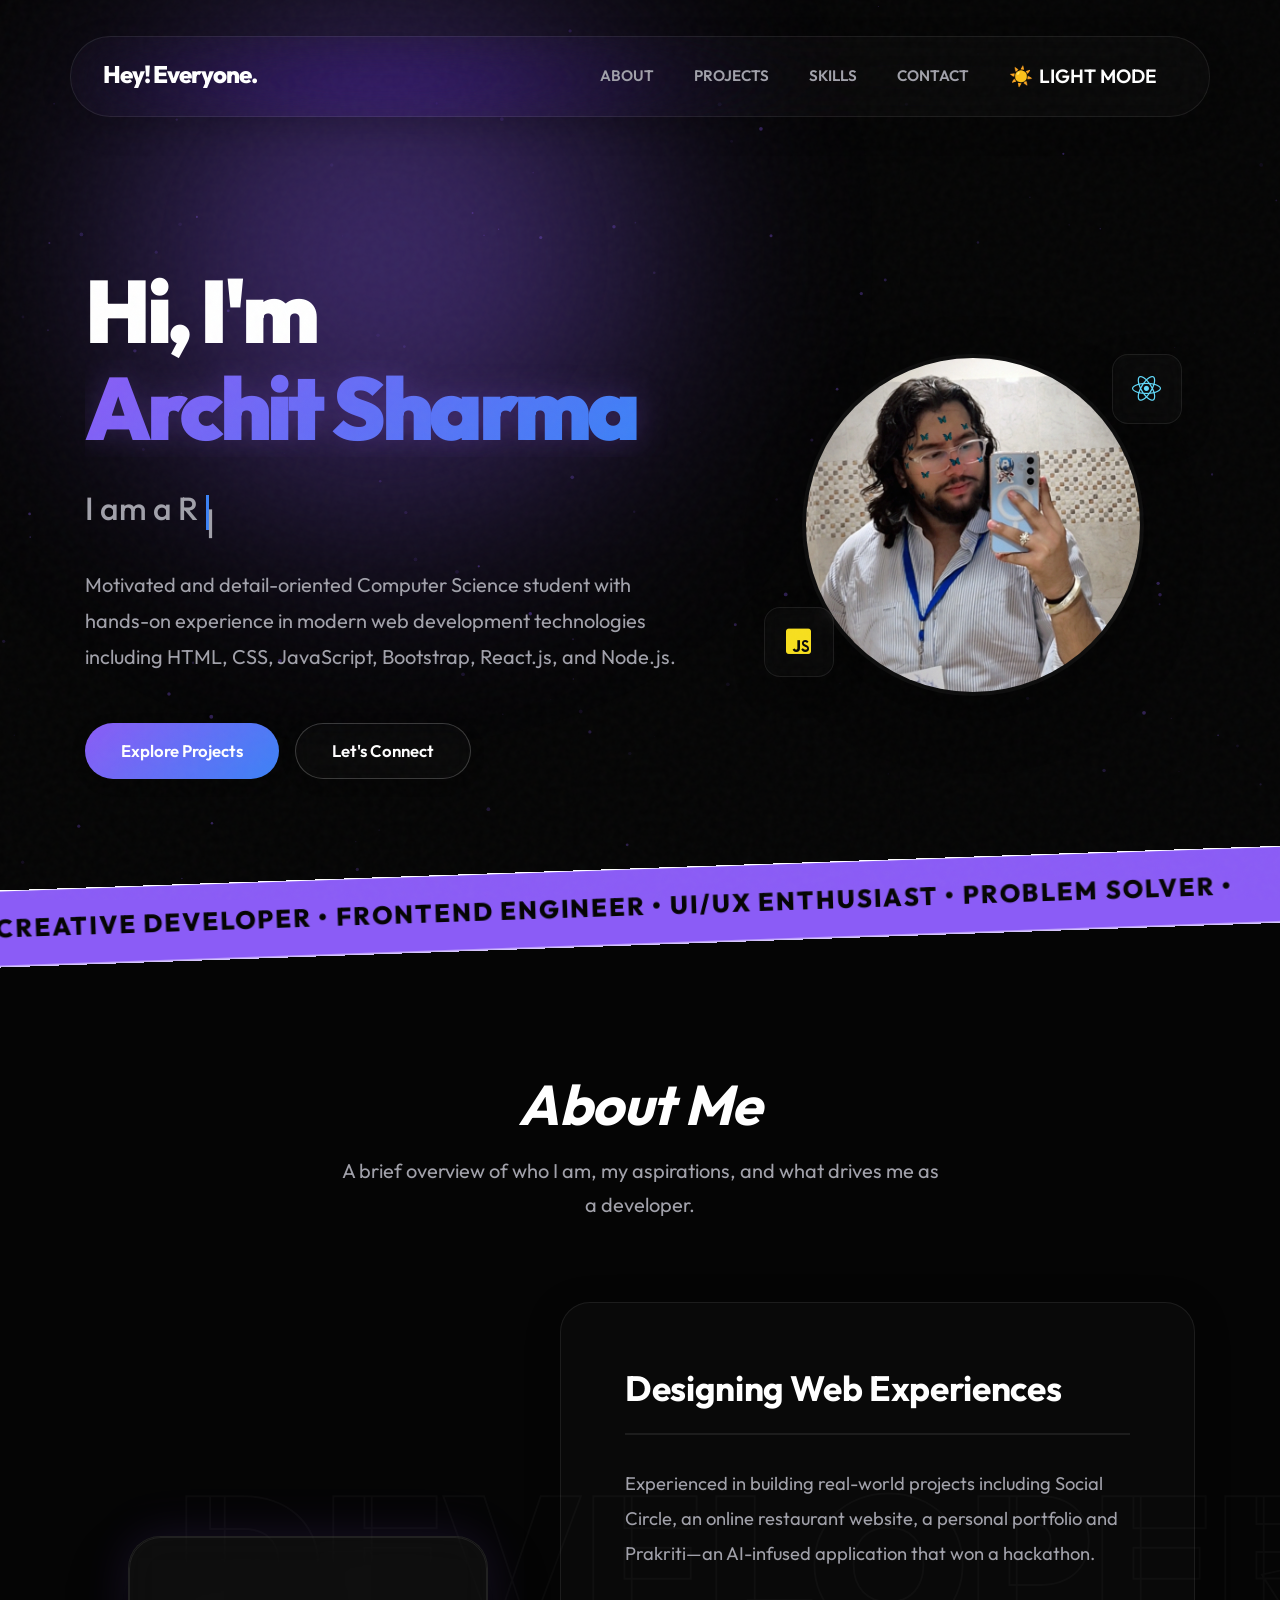
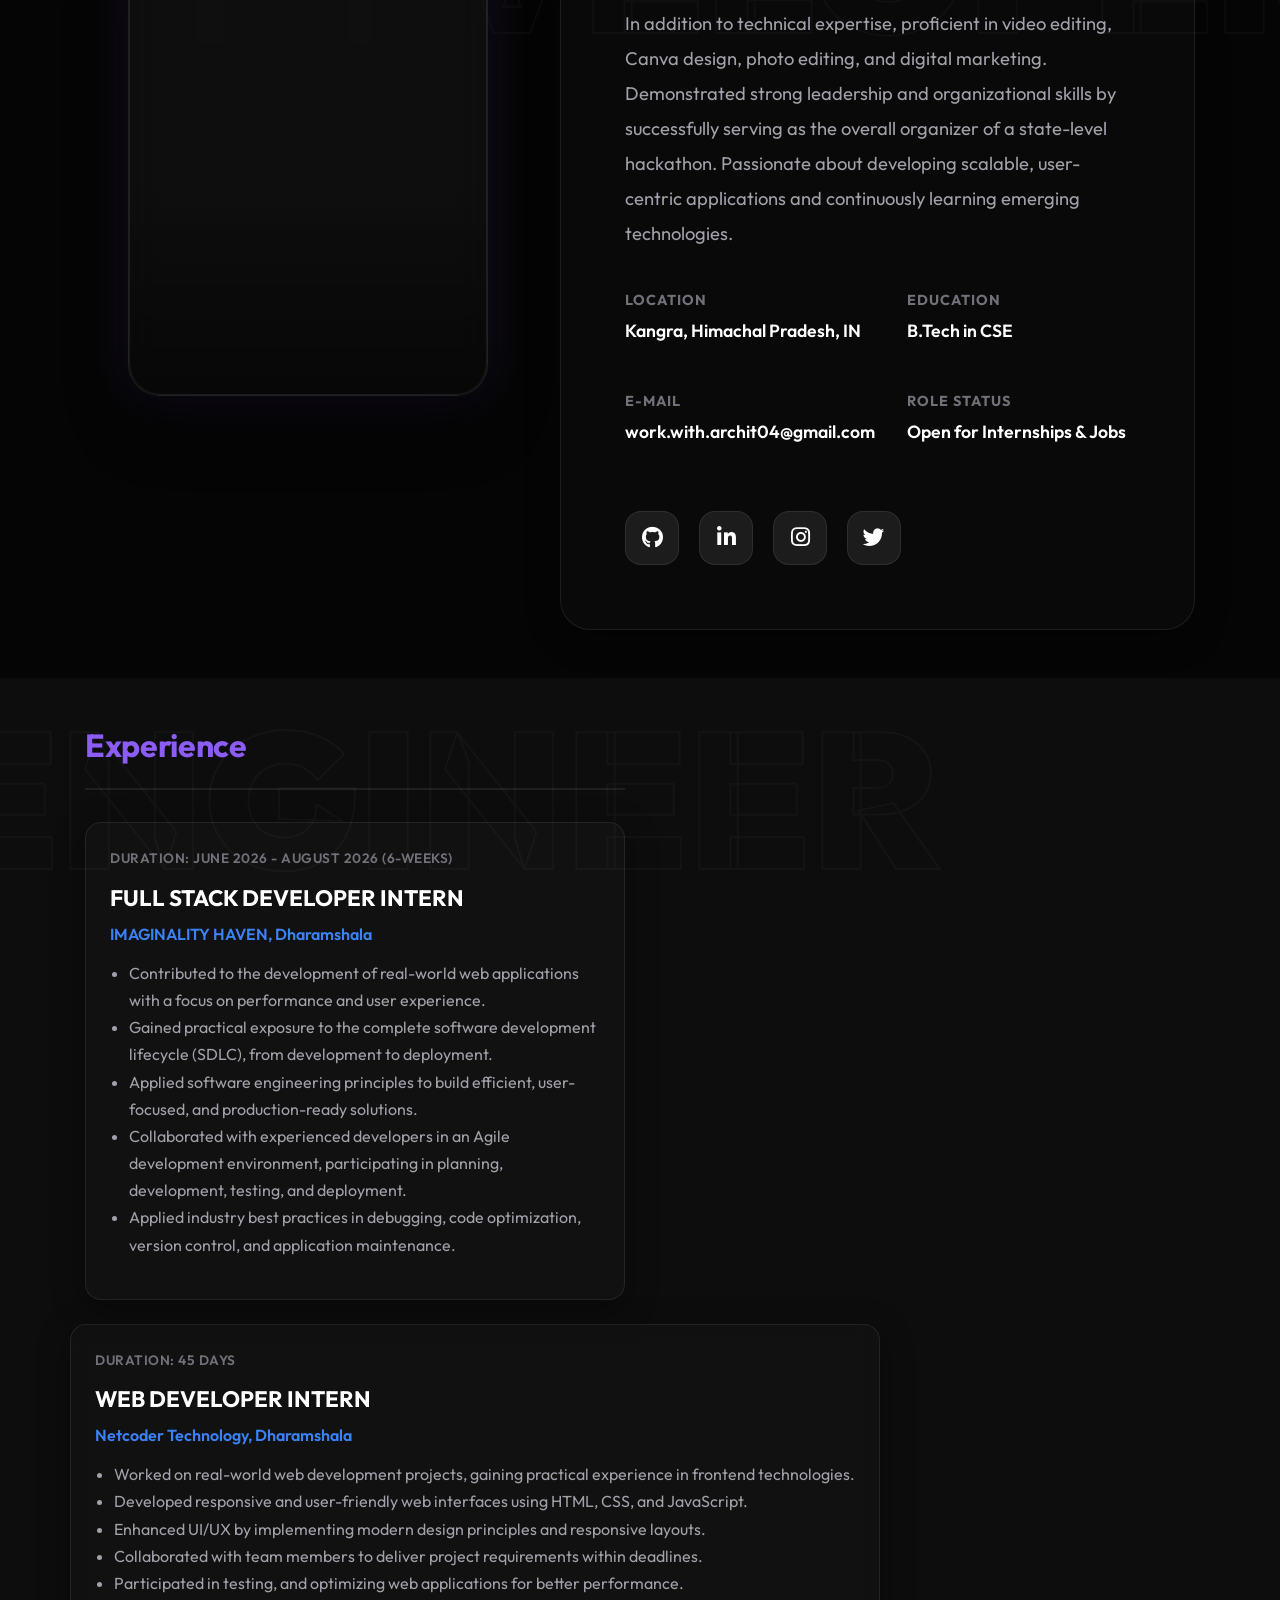
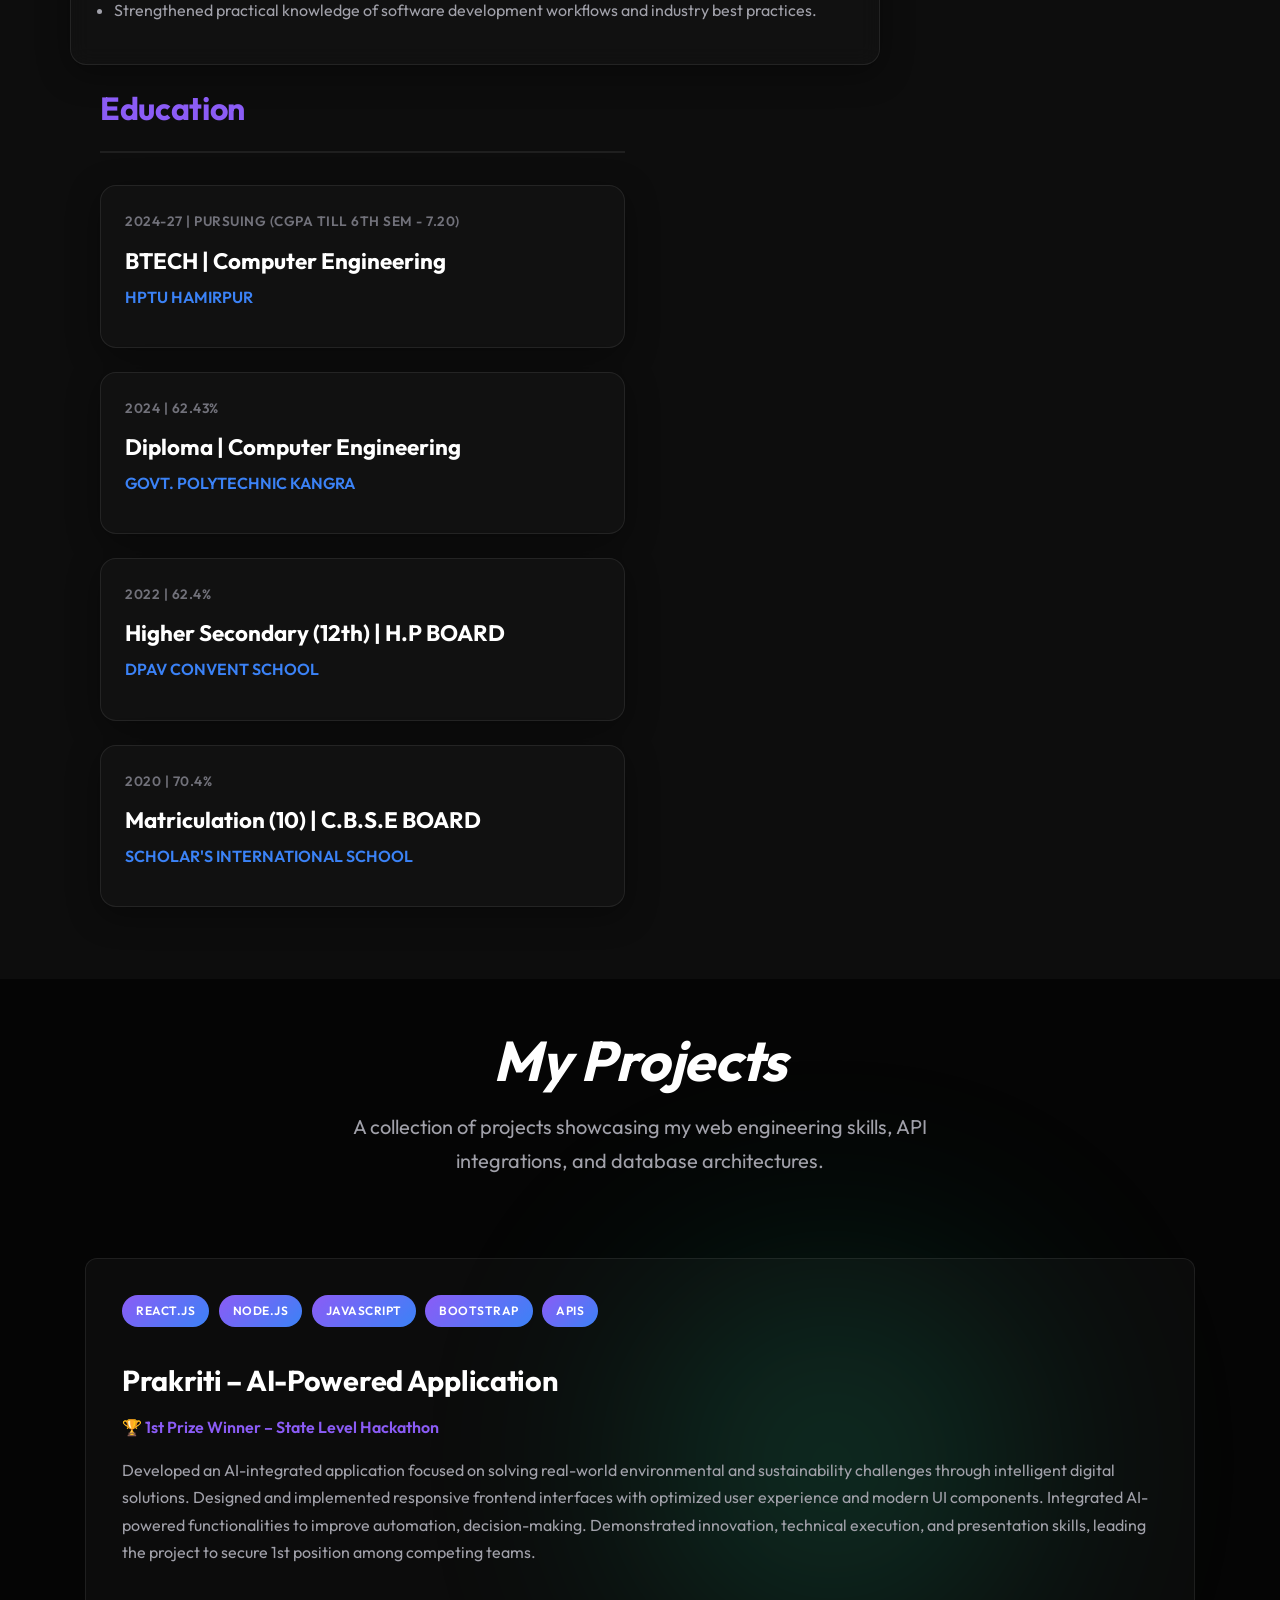
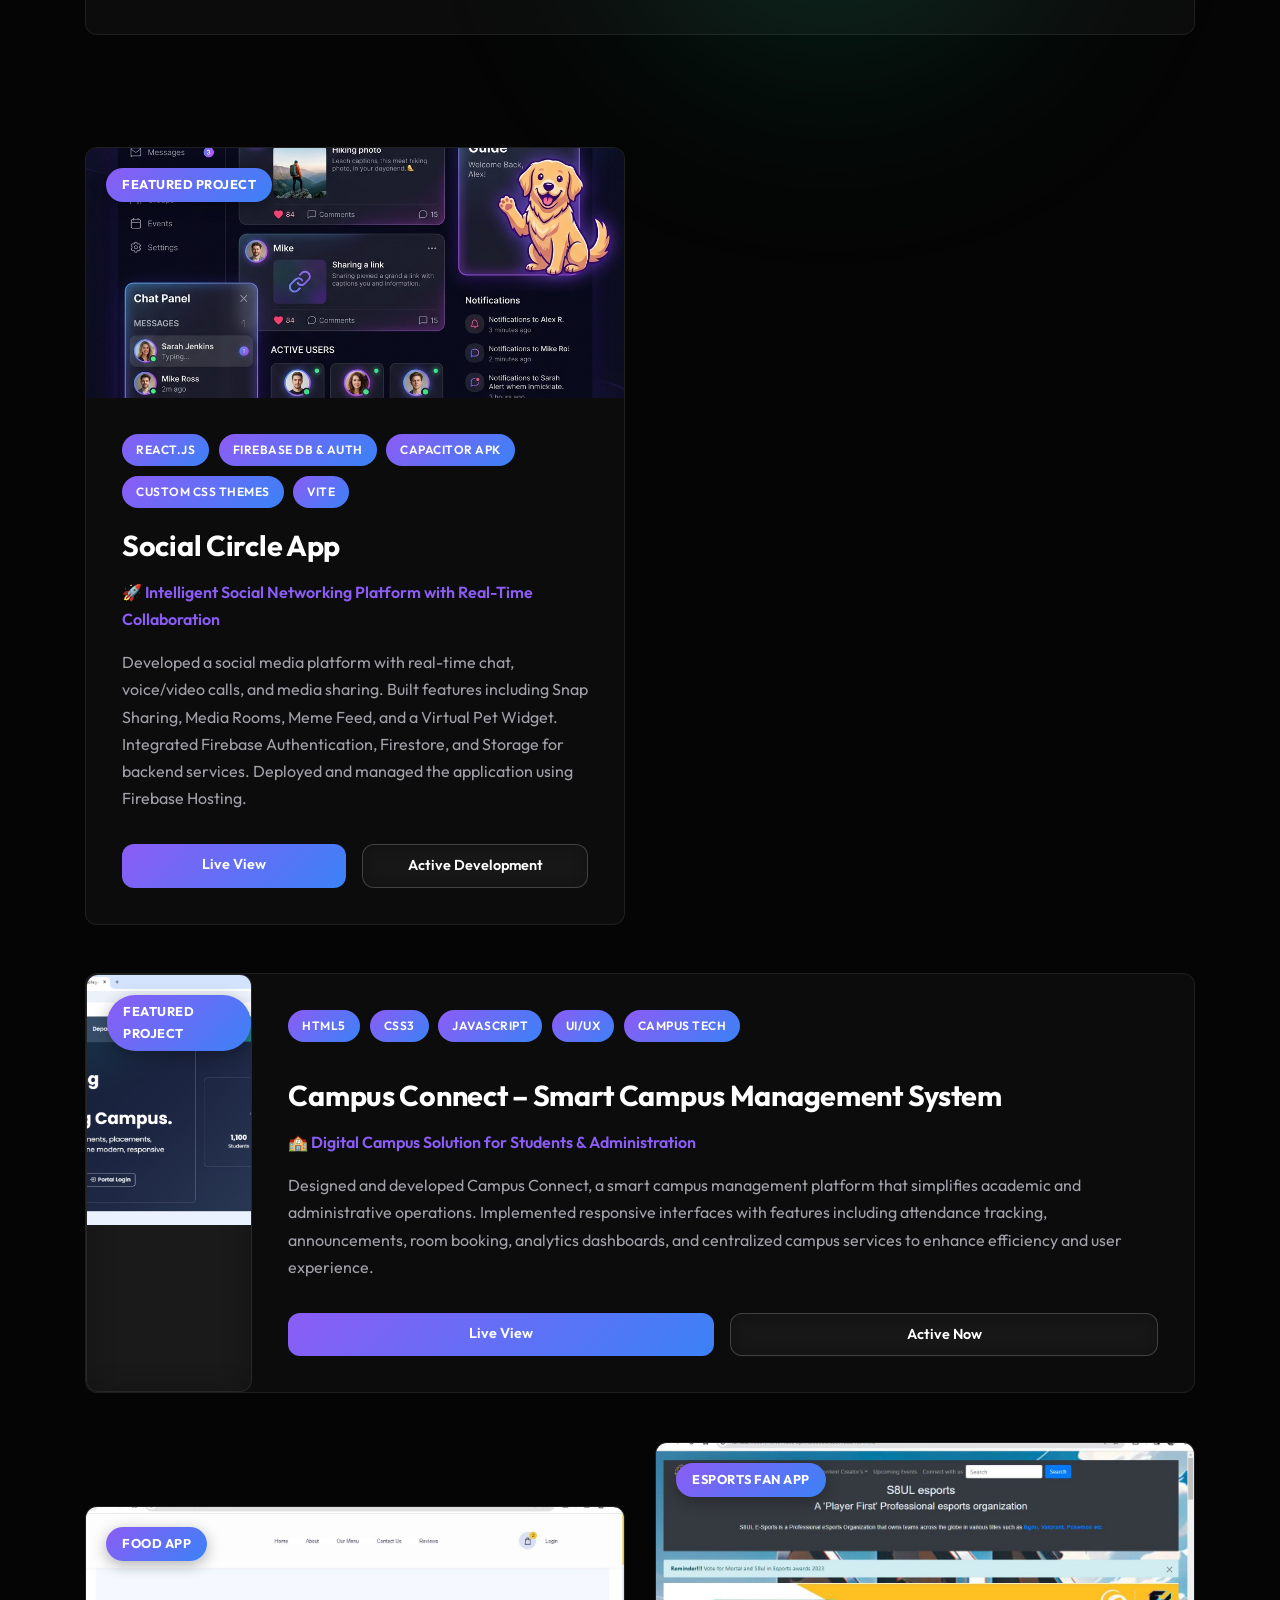
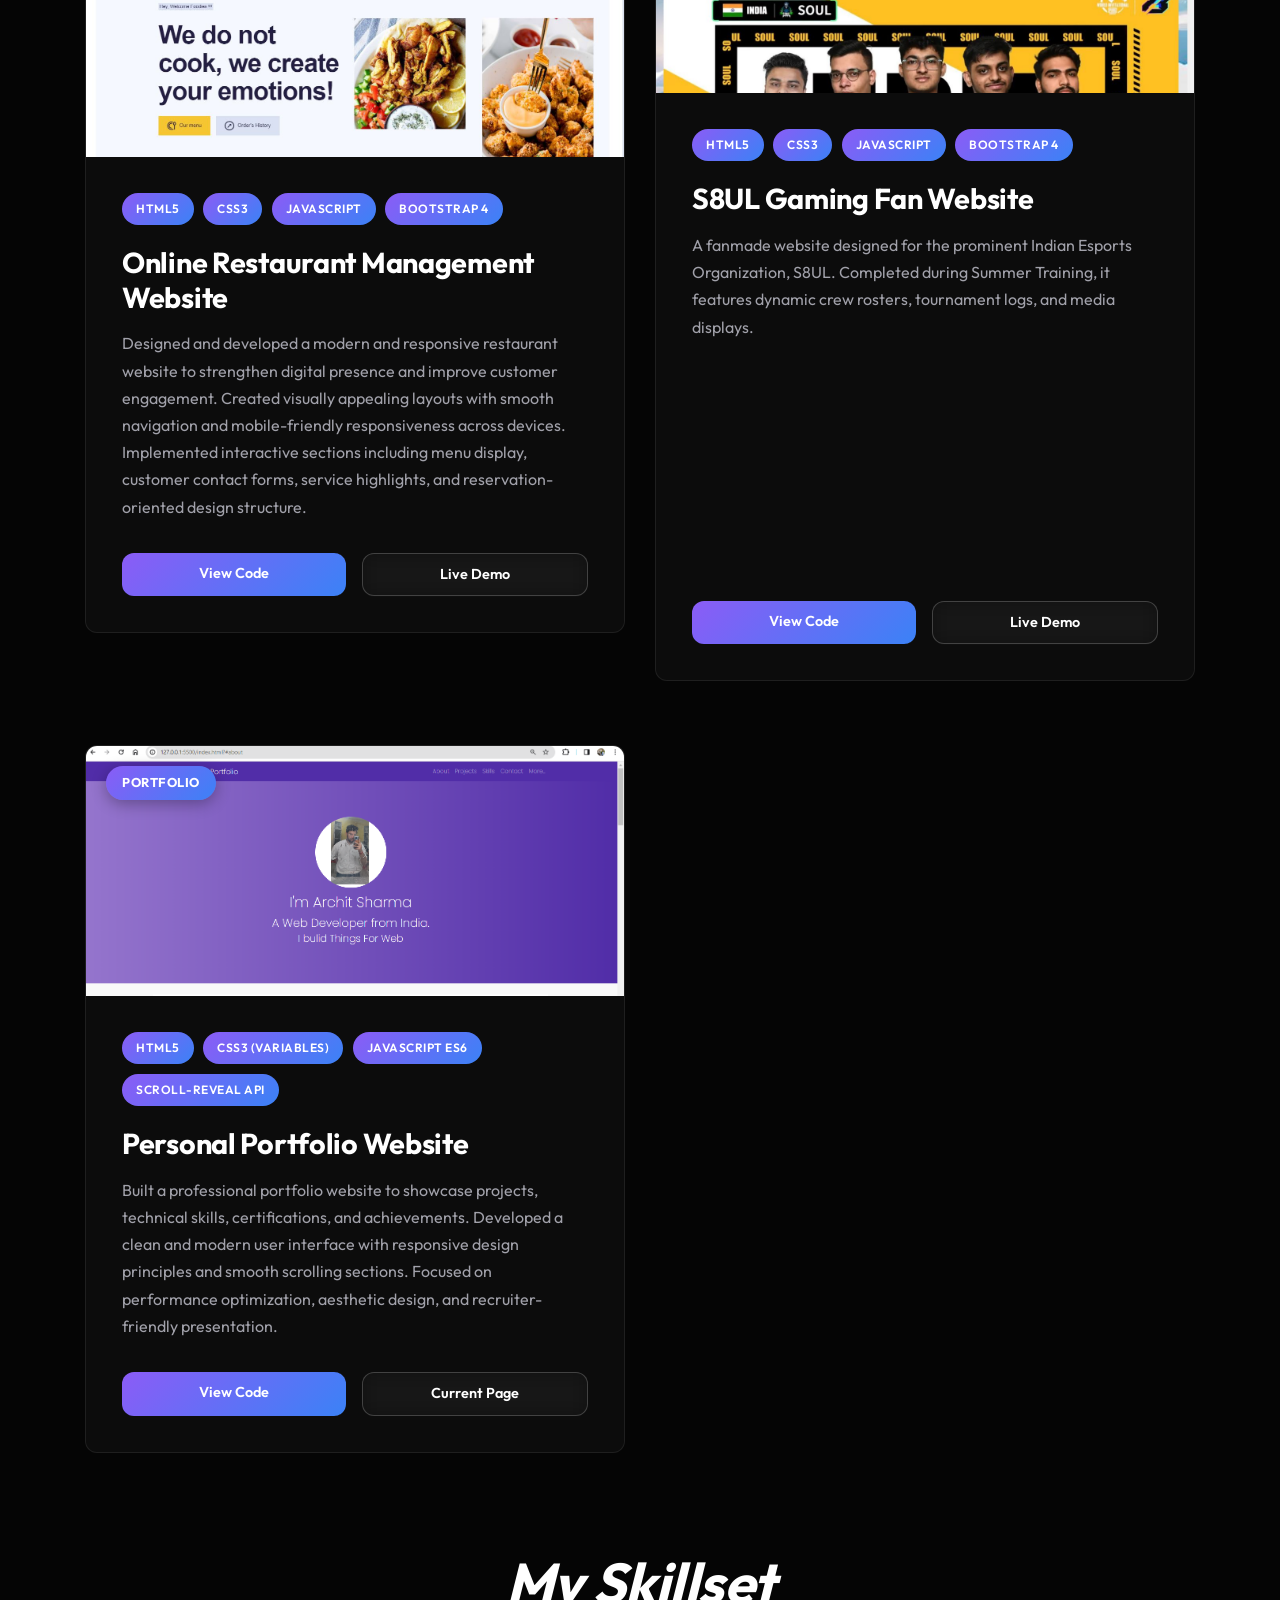
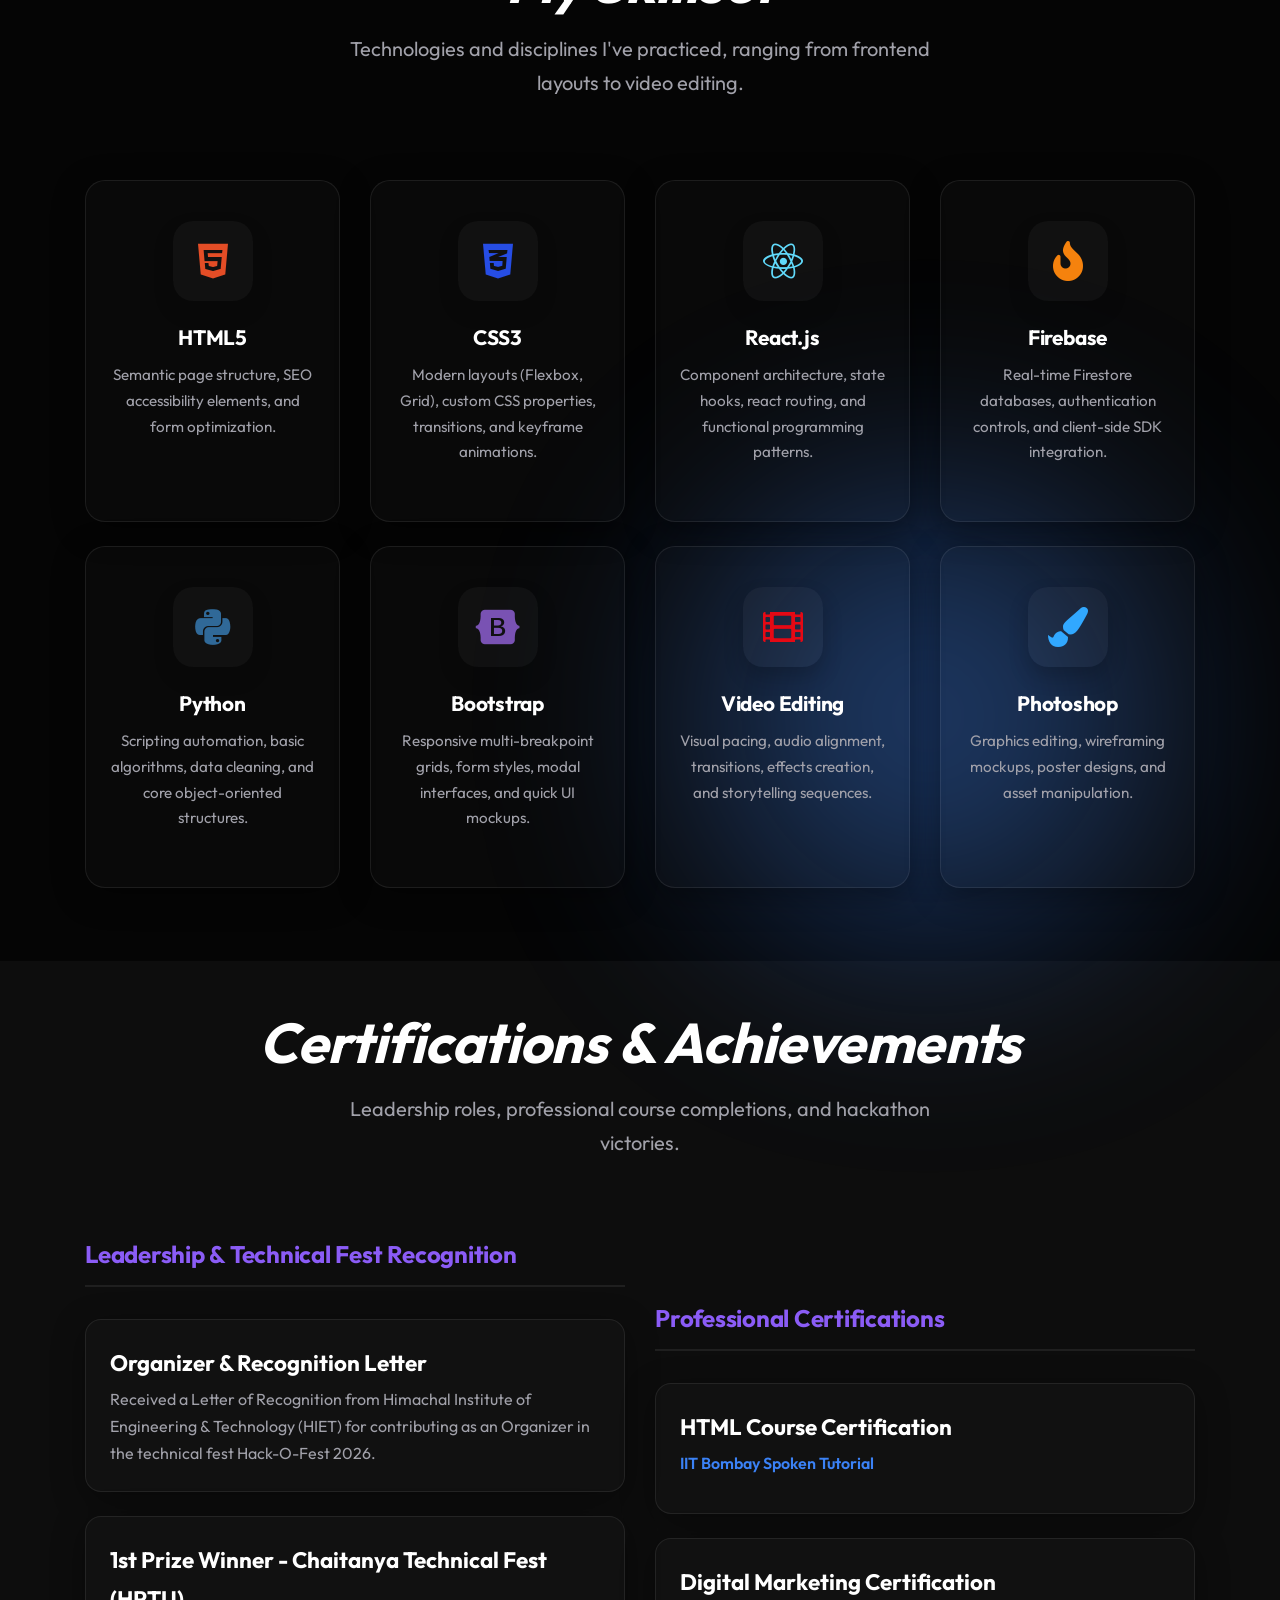
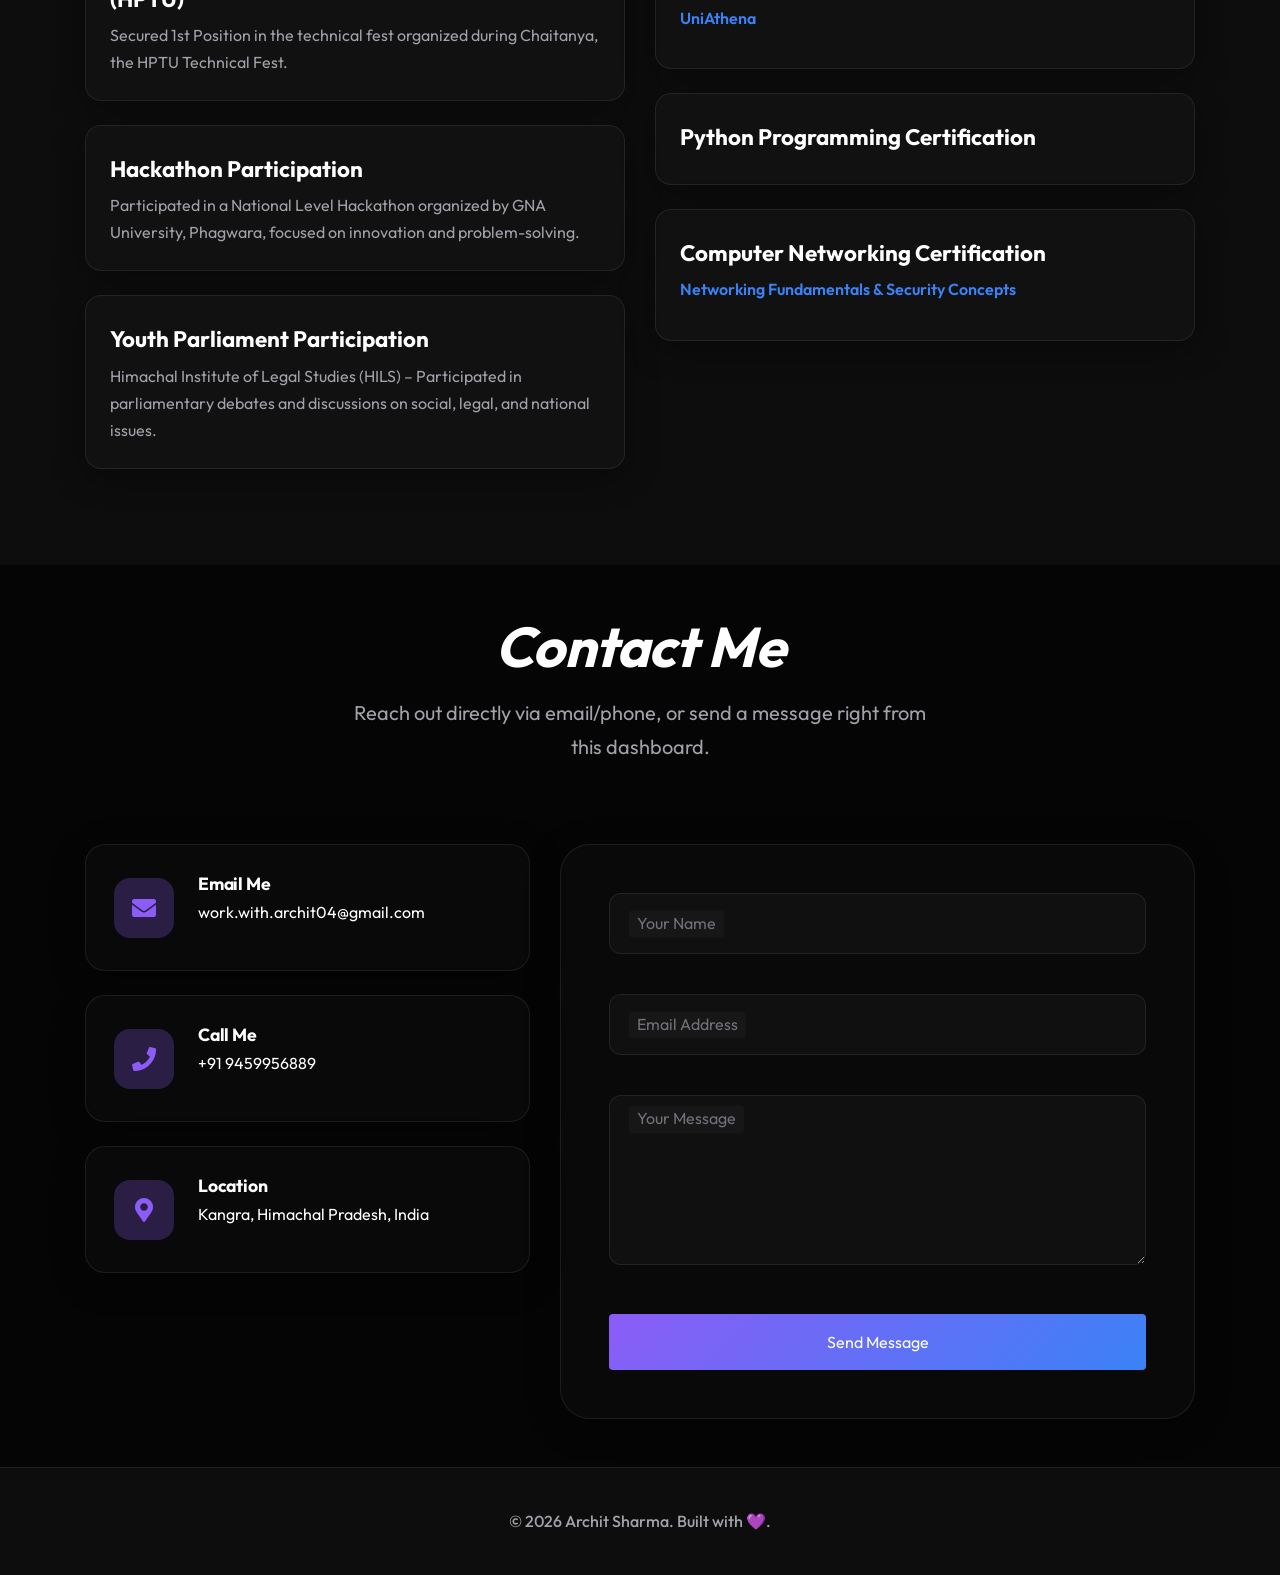
==== commit e0f8a674: "Update index.html" ====
--- a/index.html
+++ b/index.html
@@ -314,11 +314,12 @@
  <!-- Project: Campus Connect -->
 <div class="col-lg-12 mb-5 reveal">
   <div class="project-card glass-panel" style="flex-direction: row; align-items: center;">
-
+<div class="project-card glass-panel campus-project">
     <!-- Image -->
     <div class="project-img-wrapper">
       <span class="project-badge-top">Featured Project</span>
       <img src="Assets/HIET.PNG" alt="Campus Connect Mockup">
+    </div> 
     </div>
 
     <!-- Content -->
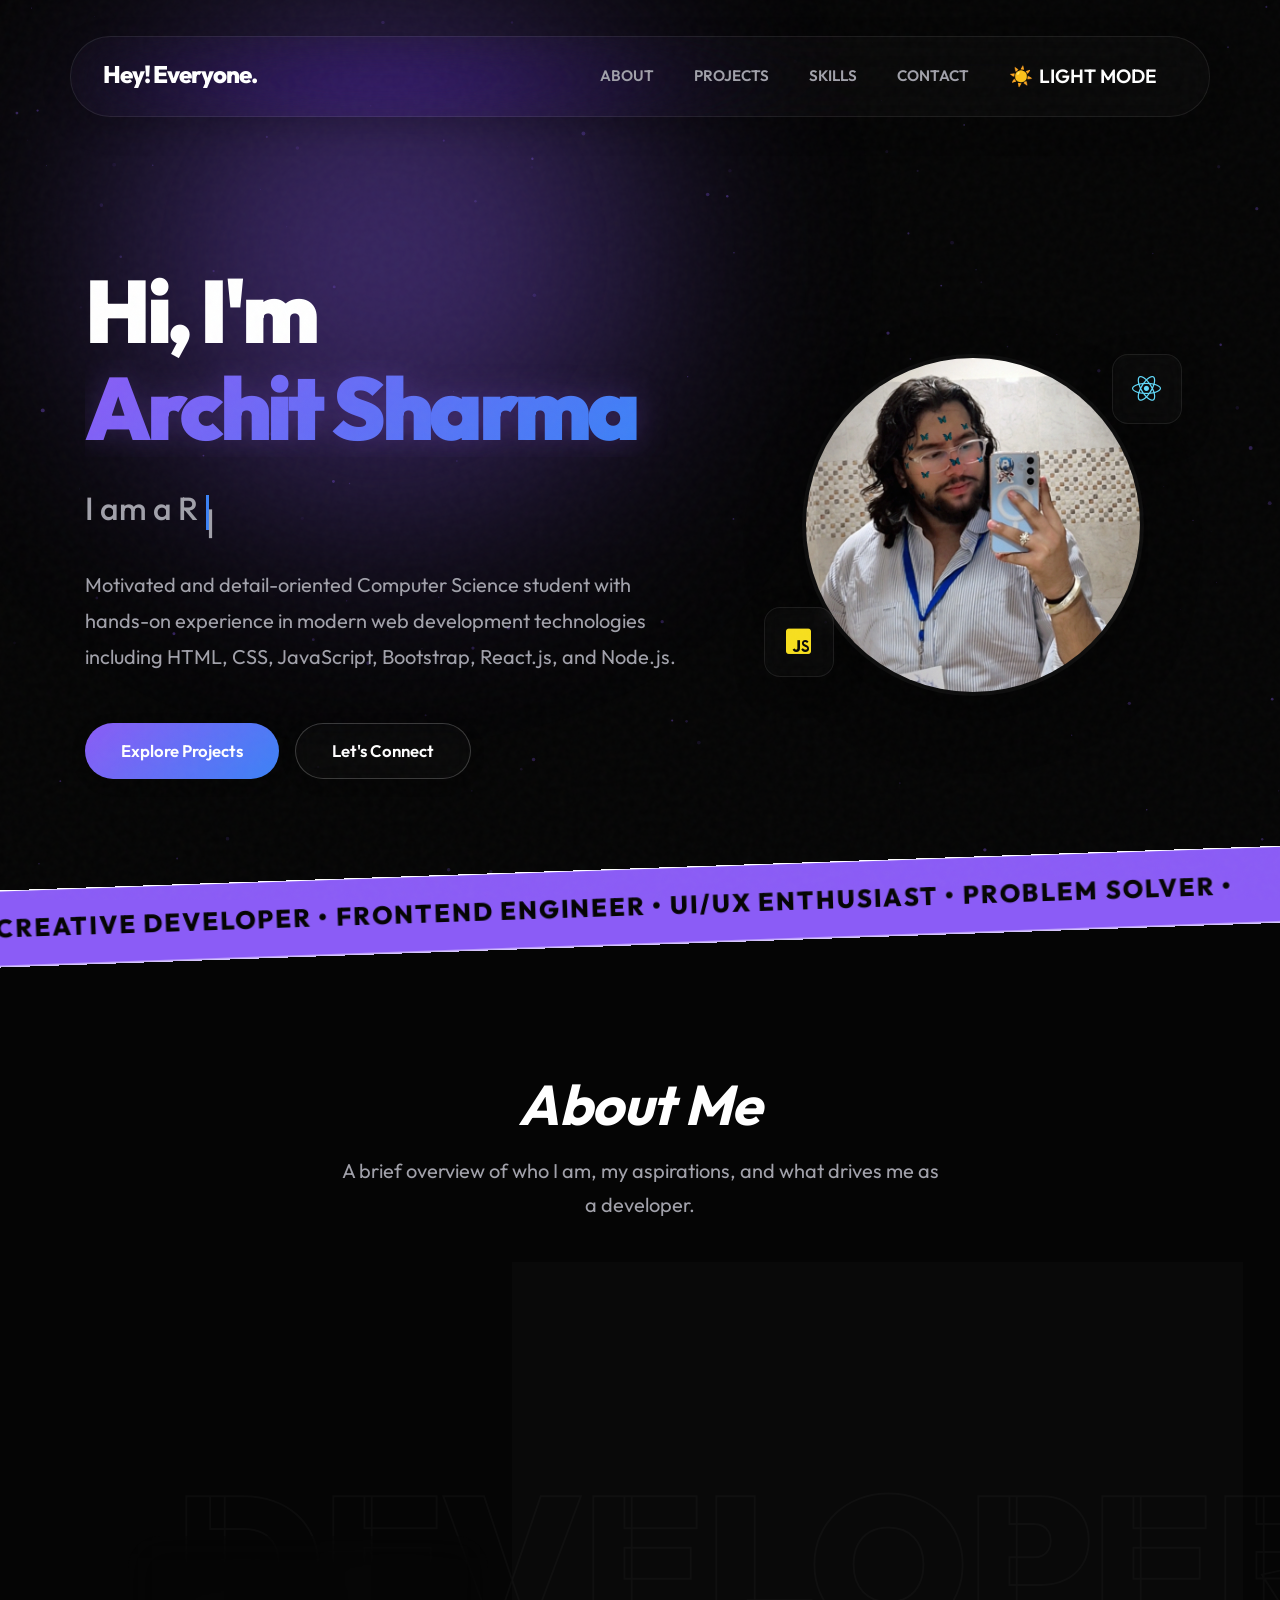
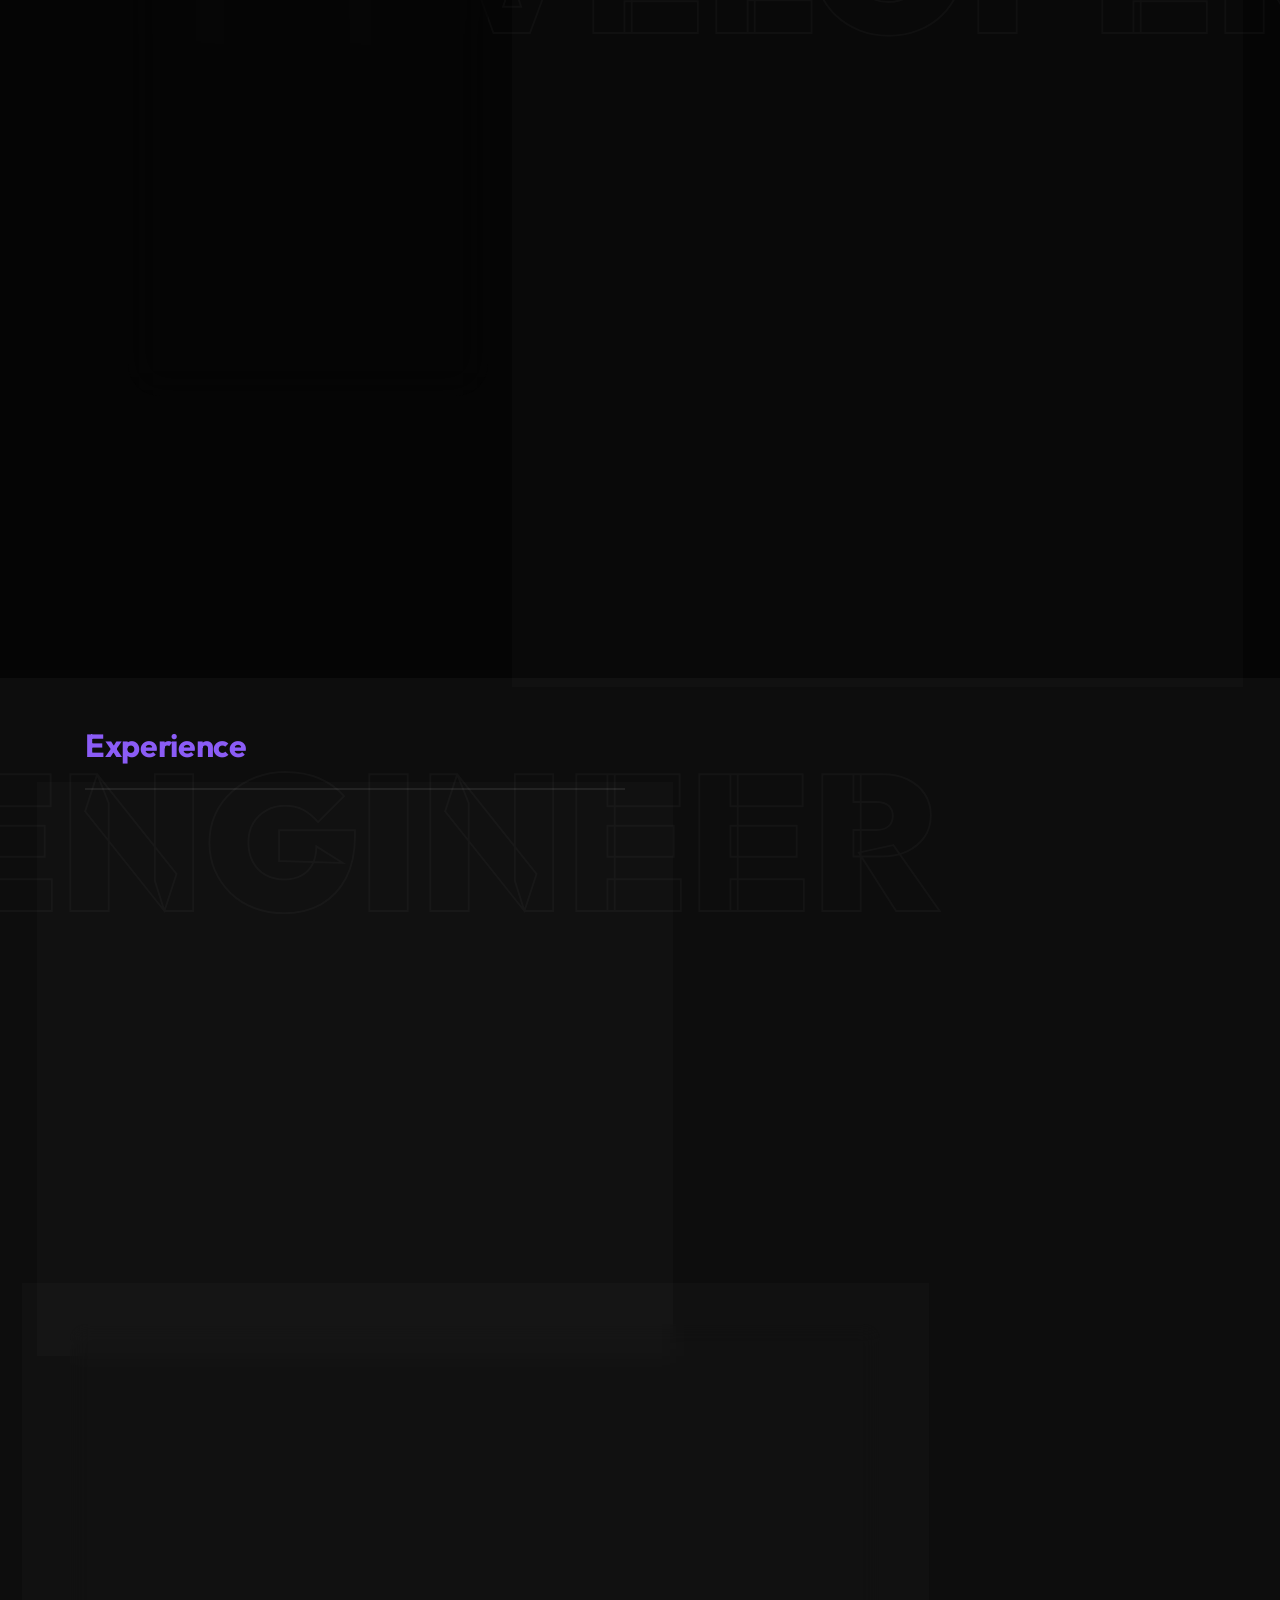
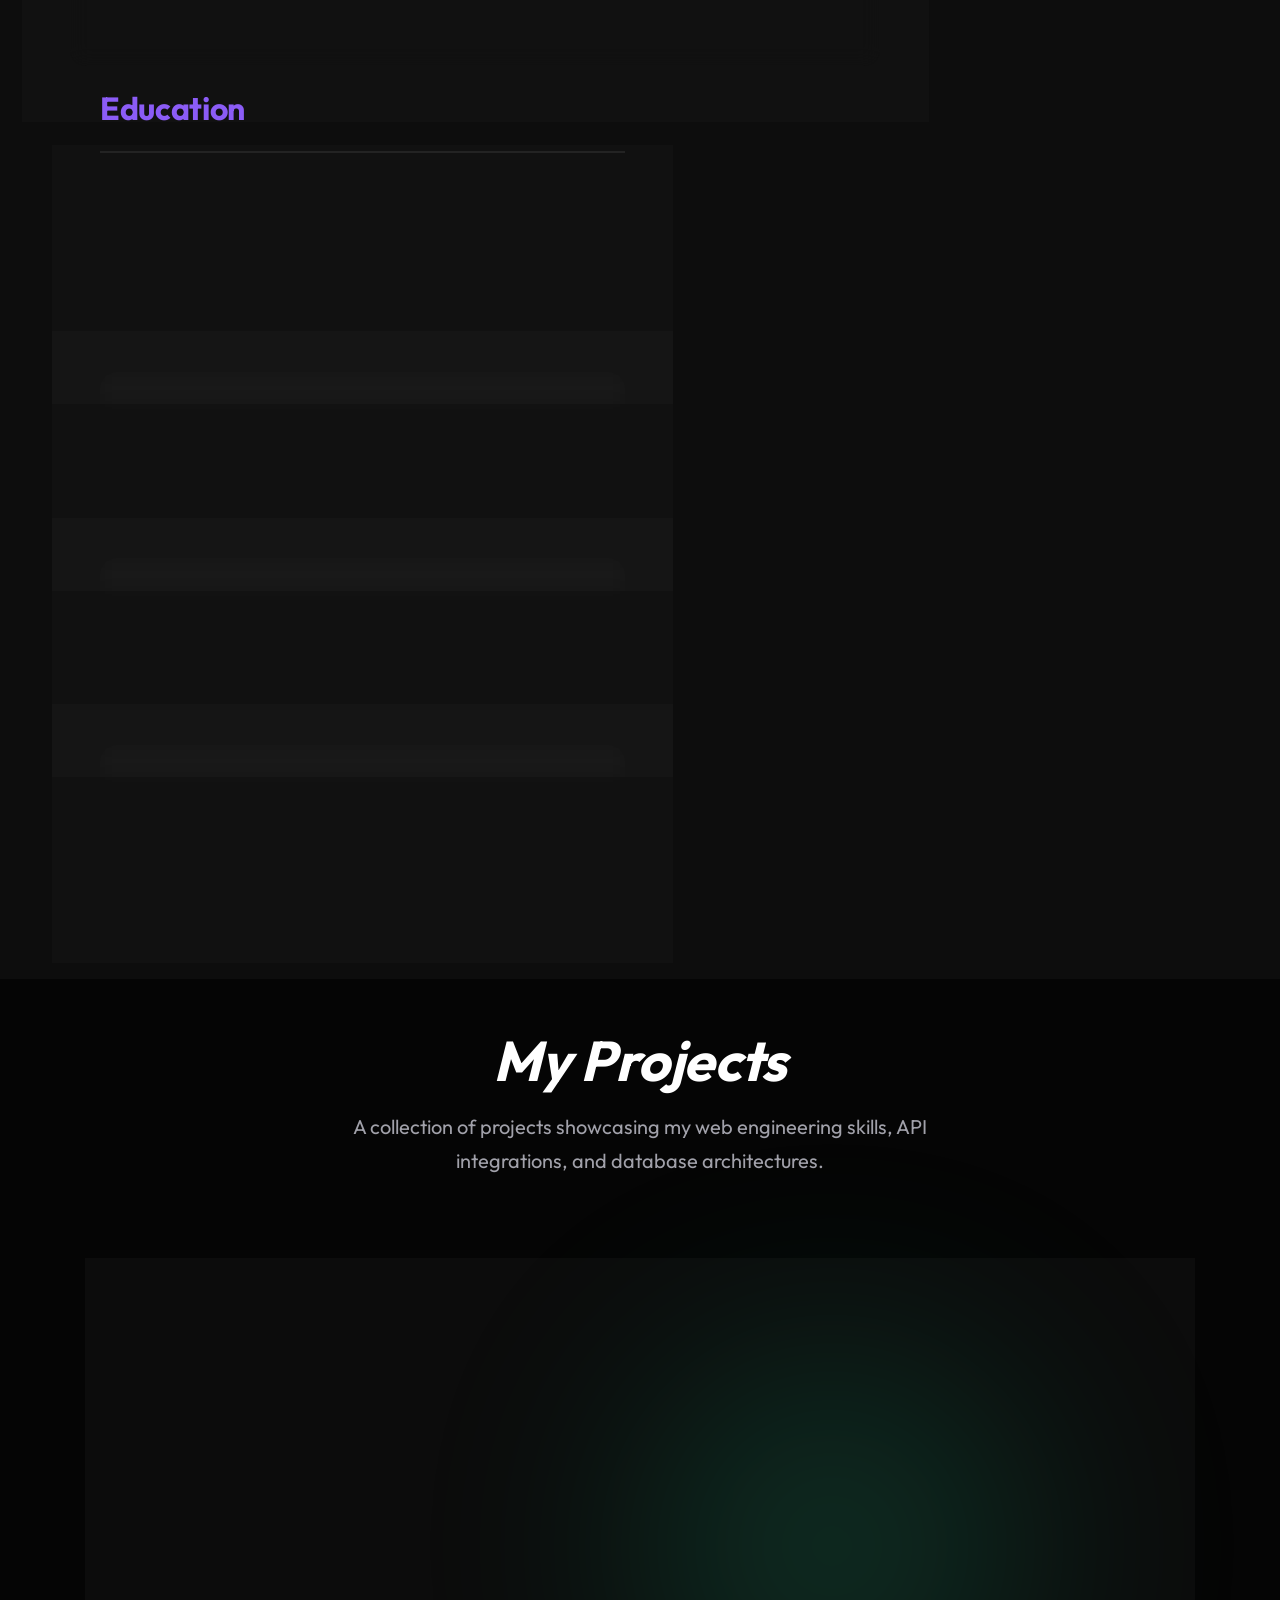
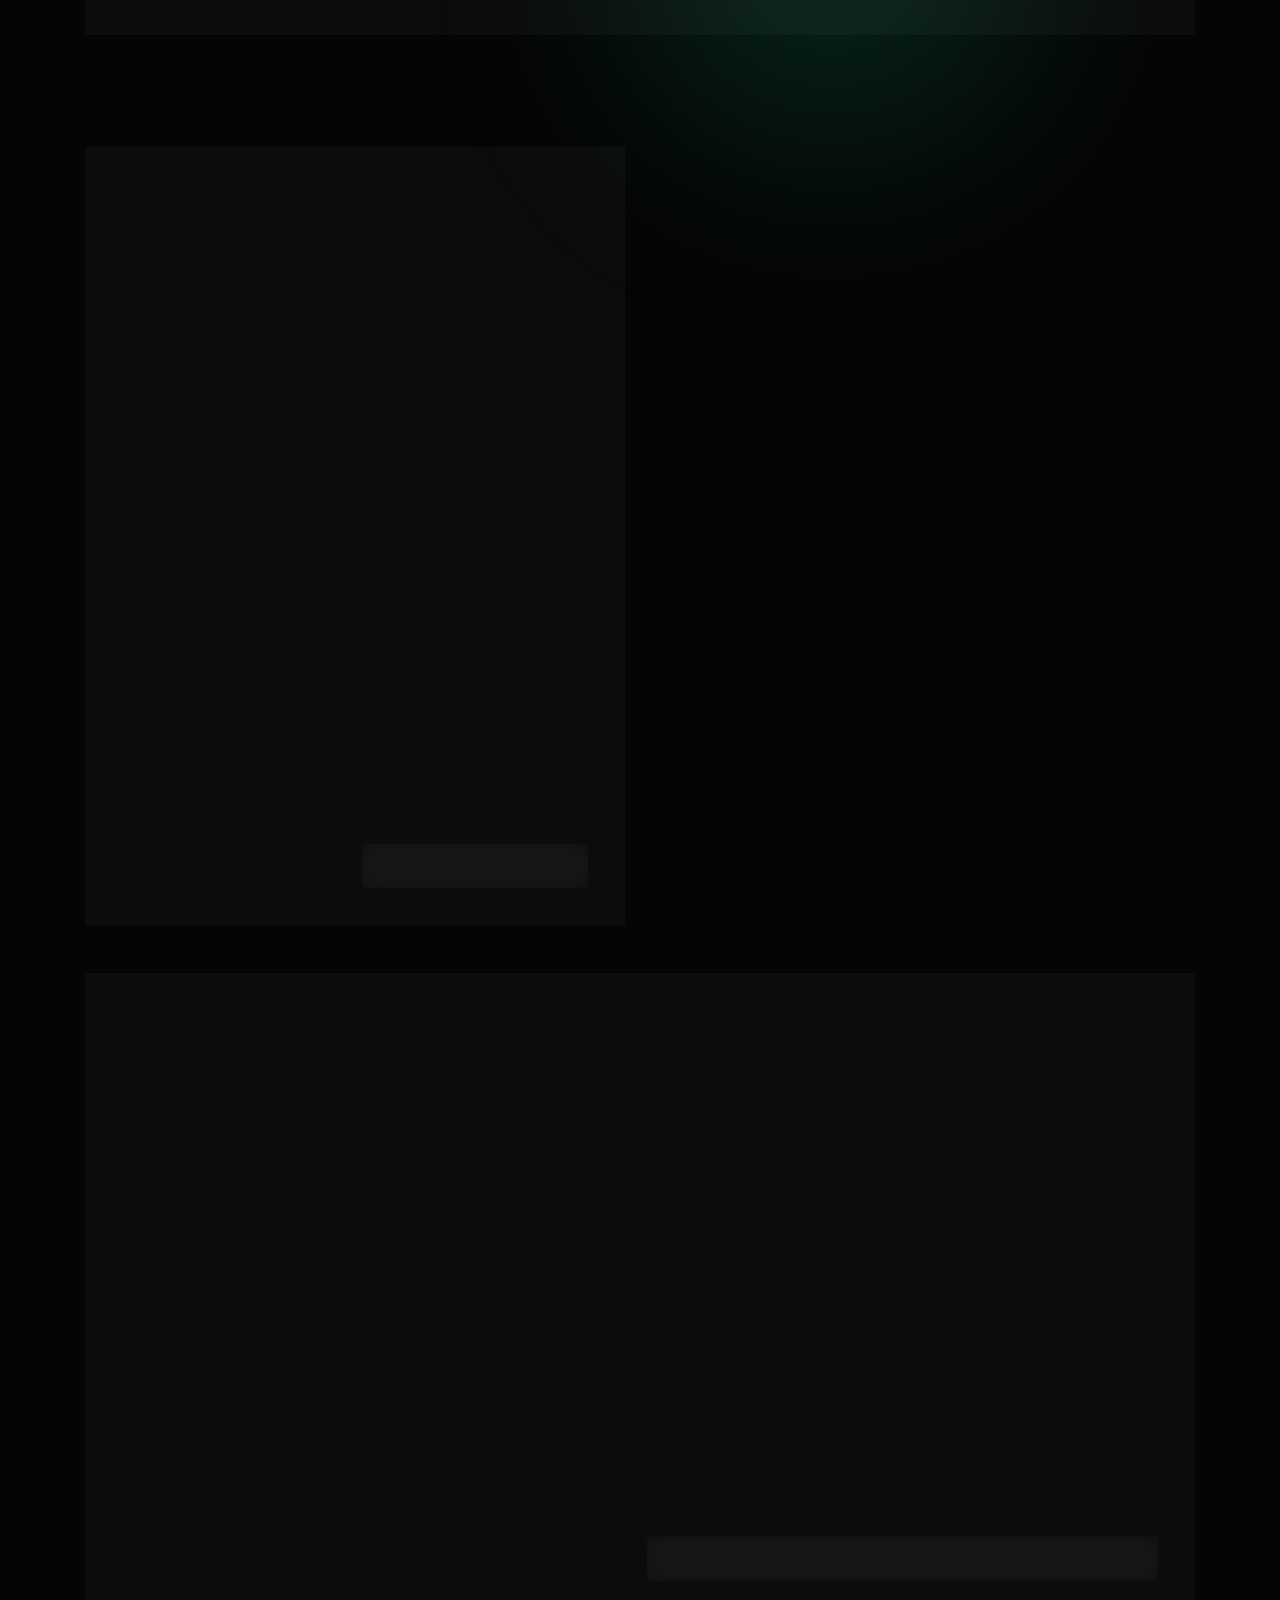
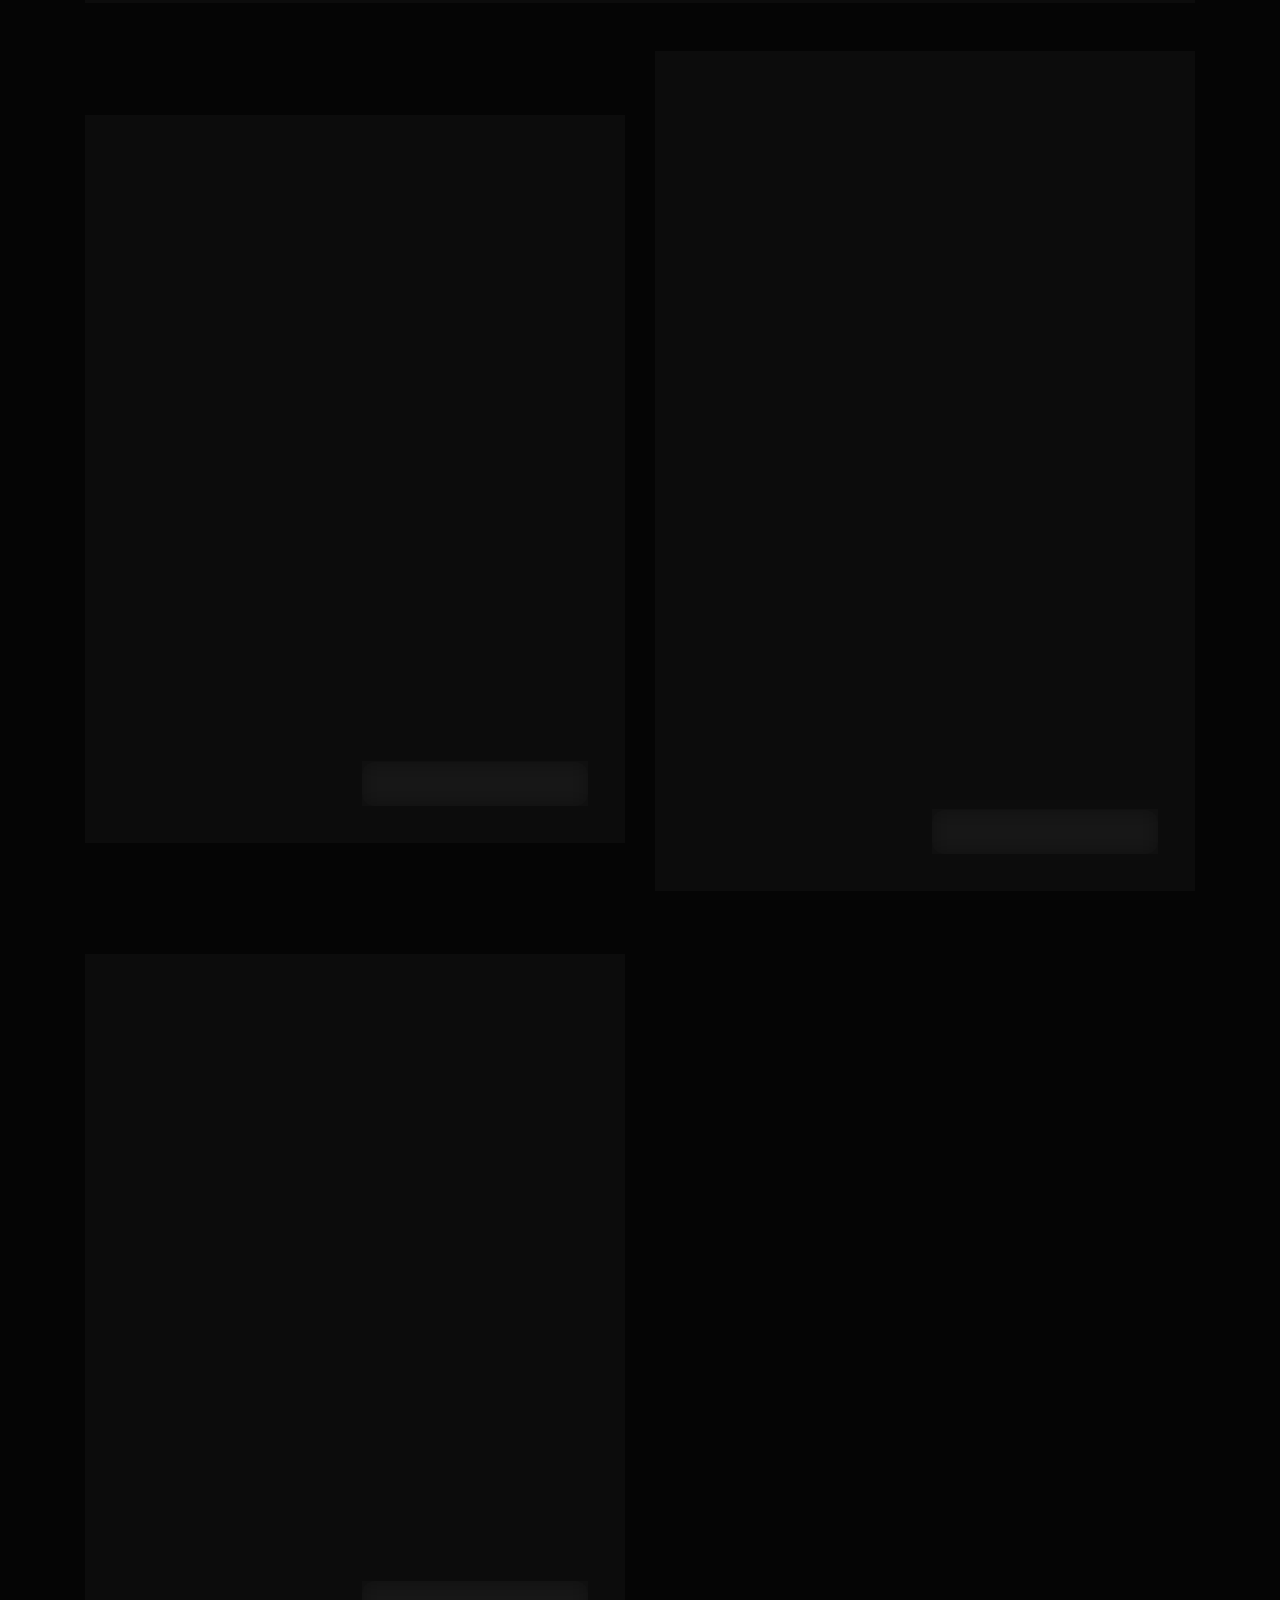
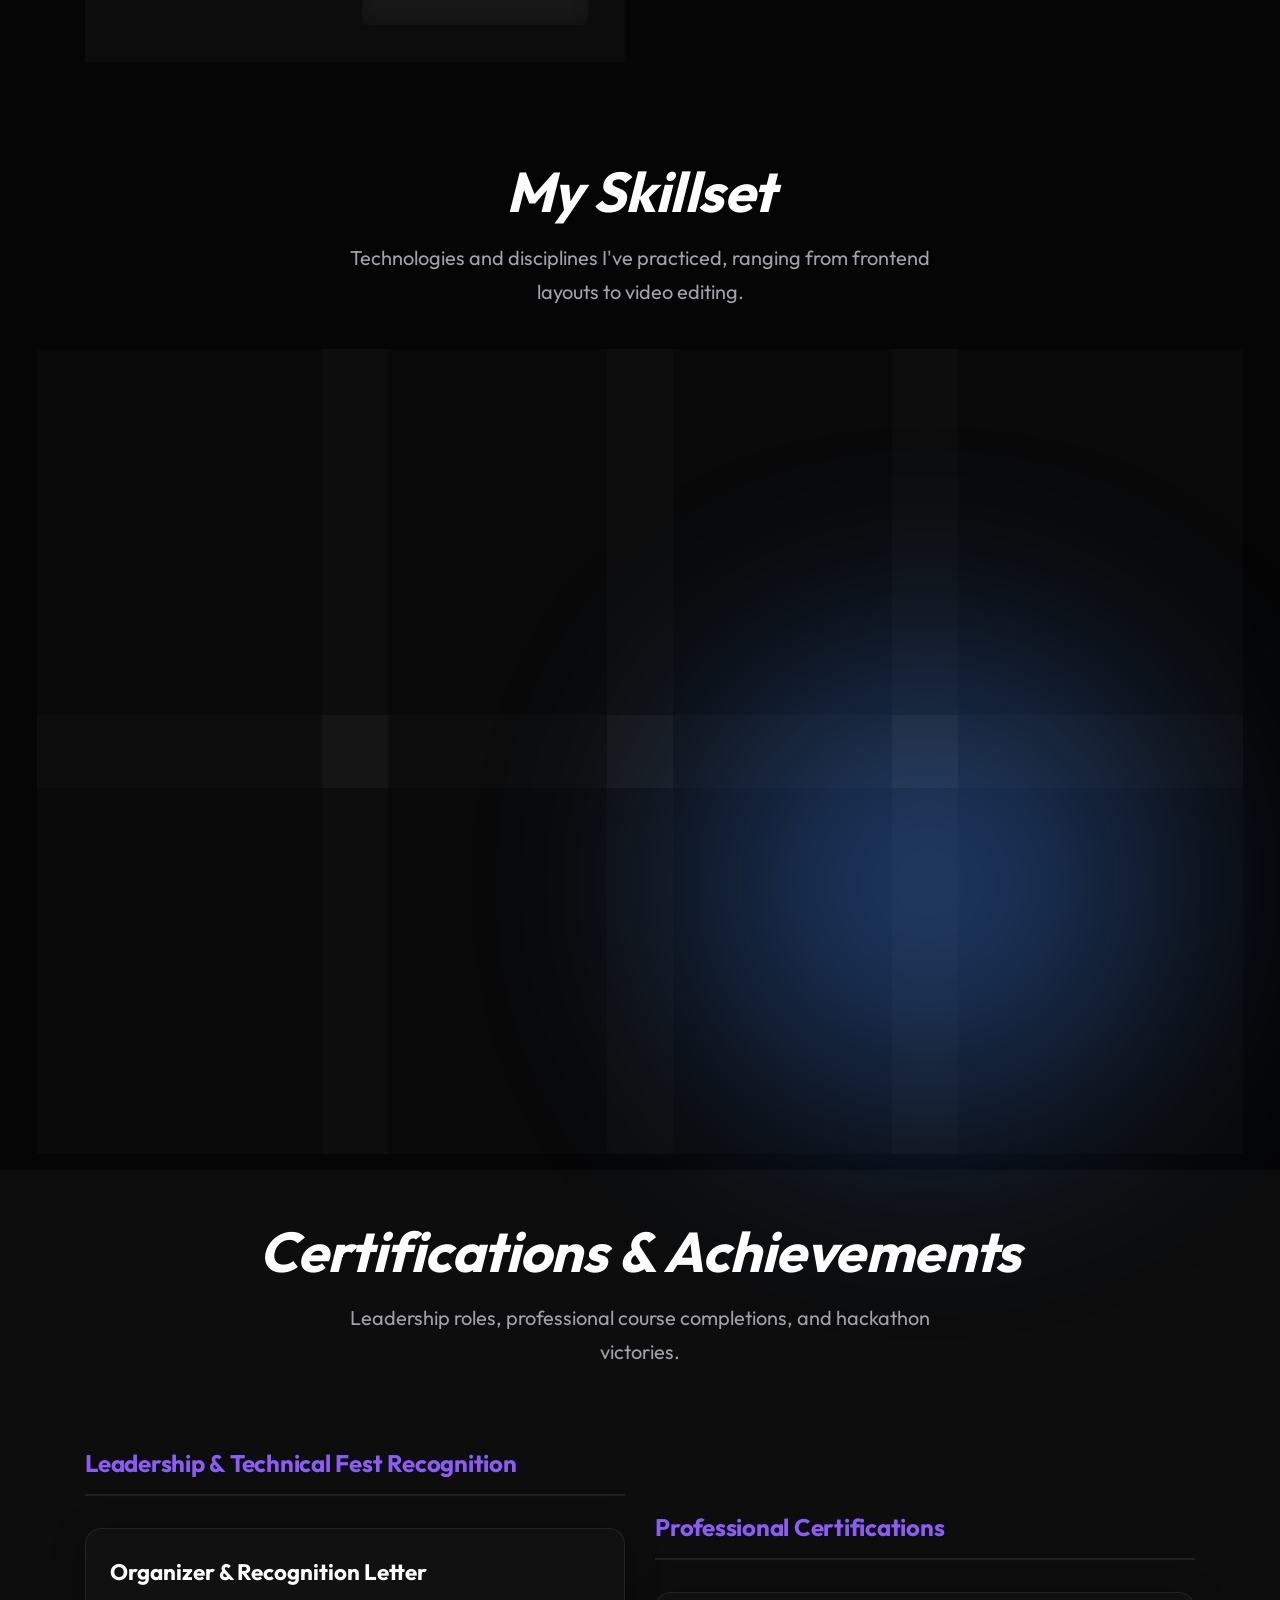
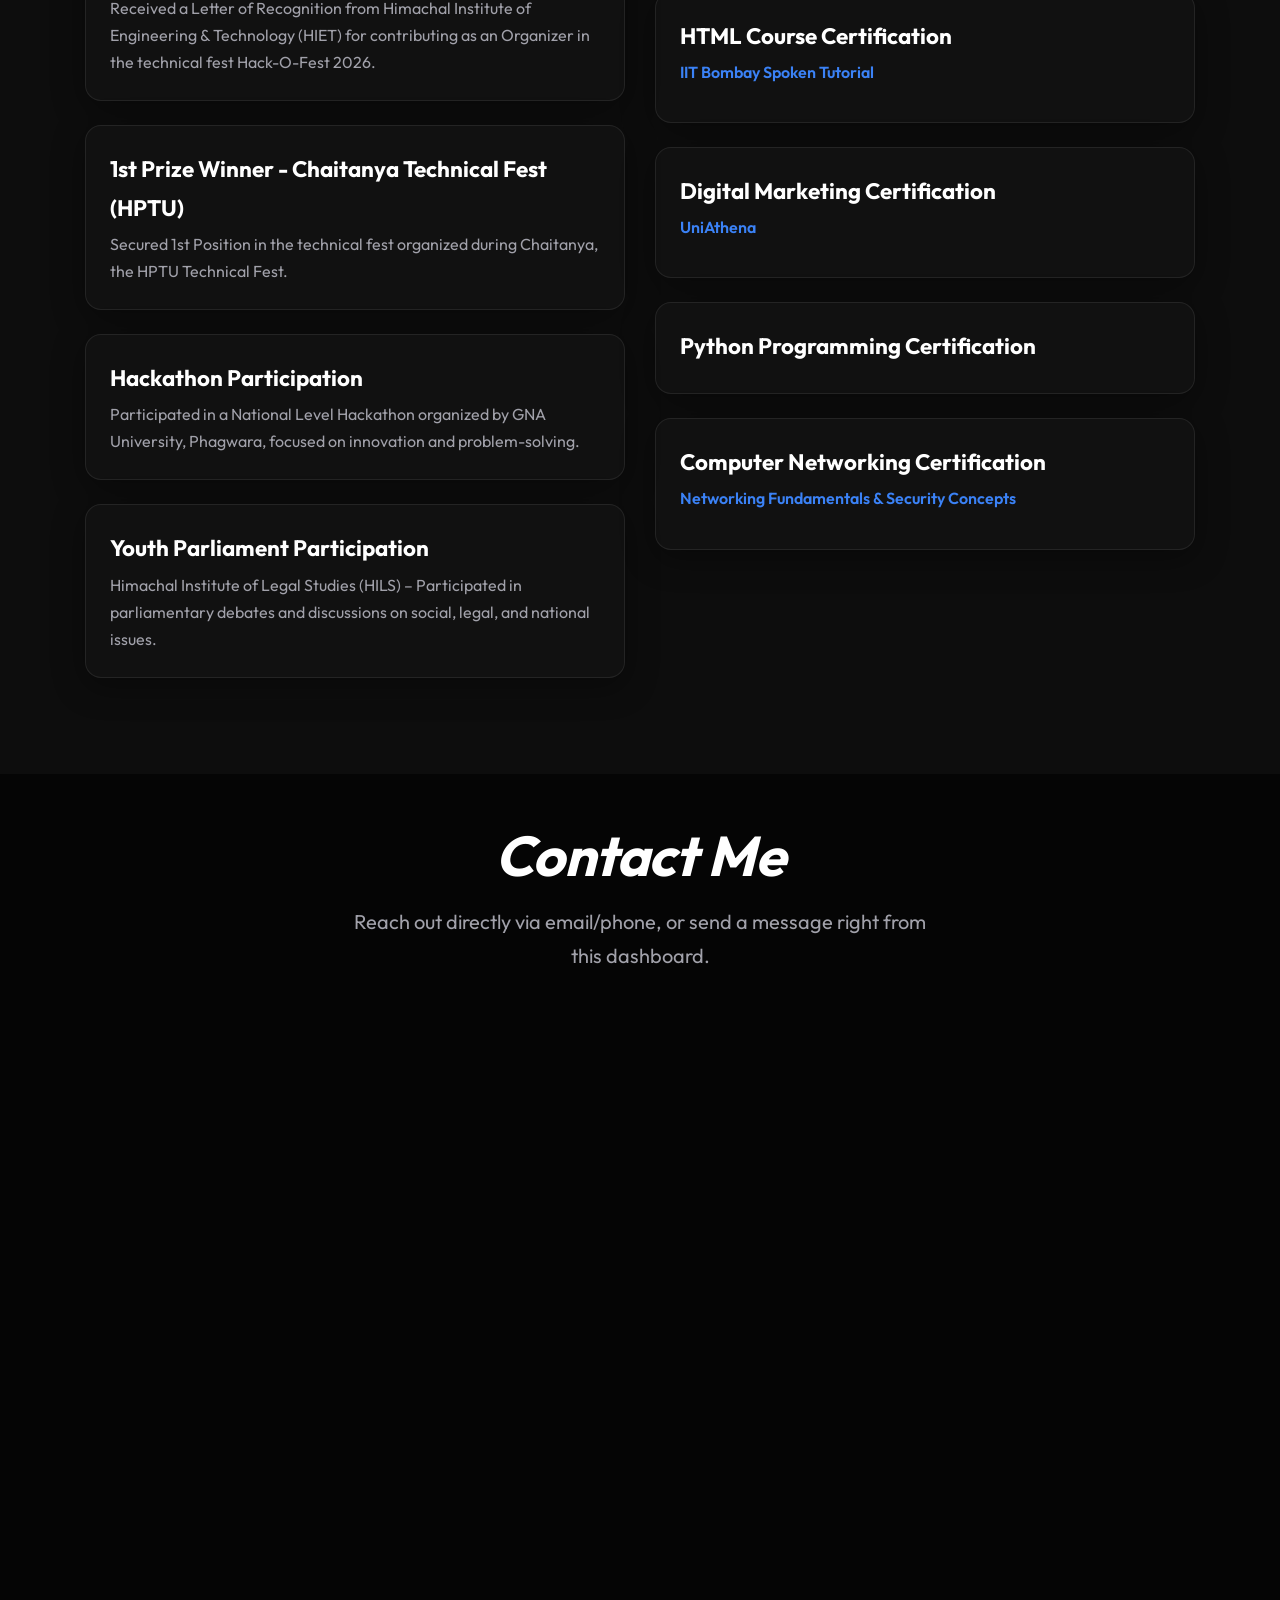
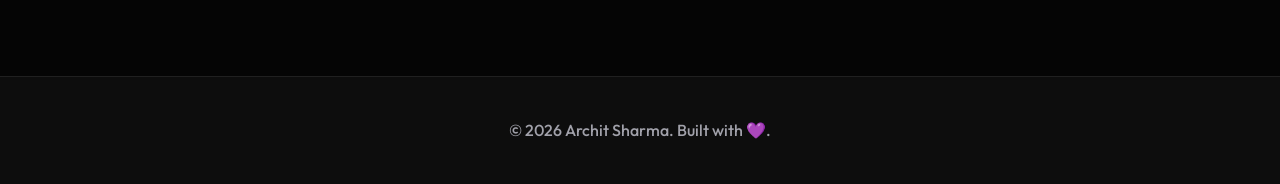
==== commit 8262bd22: "Fix campus connect card image layout Co-authored-by: Copilot App <223556219+Copilot@users.noreply.gi" ====
--- a/index.html
+++ b/index.html
@@ -311,51 +311,46 @@
           </div>
         </div>
 
- <!-- Project: Campus Connect -->
-<div class="col-lg-12 mb-5 reveal">
-  <div class="project-card glass-panel" style="flex-direction: row; align-items: center;">
-<div class="project-card glass-panel campus-project">
-    <!-- Image -->
-    <div class="project-img-wrapper">
-      <span class="project-badge-top">Featured Project</span>
-      <img src="Assets/HIET.PNG" alt="Campus Connect Mockup">
-    </div> 
-    </div>
-
-    <!-- Content -->
-    <div class="project-body">
-      <div class="project-tags">
-        <span class="project-tag">HTML5</span>
-        <span class="project-tag">CSS3</span>
-        <span class="project-tag">JavaScript</span>
-        <span class="project-tag">UI/UX</span>
-        <span class="project-tag">Campus Tech</span>
-      </div>
-
-      <h3 class="project-title" style="font-size: 1.8rem; margin-top: 1rem;">
-        Campus Connect – Smart Campus Management System
-      </h3>
-
-      <p style="color: var(--accent-primary); font-weight: 600;">
-        🏫 Digital Campus Solution for Students & Administration
-      </p>
-
-      <p class="project-description">
-        Designed and developed Campus Connect, a smart campus management platform that simplifies academic and administrative operations. Implemented responsive interfaces with features including attendance tracking, announcements, room booking, analytics dashboards, and centralized campus services to enhance efficiency and user experience.
-      </p>
-
-      <div class="project-links">
-        <a href="https://campusconnect-hiet.vercel.app/portal.html" target="_blank" class="btn btn-gradient">
-          Live View
-        </a>
-        <a href="#hero" class="btn btn-outline-custom">
-          Active Now
-        </a>
-      </div>
-    </div>
-
-  </div>
-</div>
+        <!-- Project: Campus Connect -->
+        <div class="col-lg-12 mb-5 reveal">
+          <div class="project-card glass-panel campus-project">
+            <div class="project-img-wrapper">
+              <span class="project-badge-top">Featured Project</span>
+              <img src="Assets/HIET.PNG" alt="Campus Connect Mockup">
+            </div>
+
+            <div class="project-body">
+              <div class="project-tags">
+                <span class="project-tag">HTML5</span>
+                <span class="project-tag">CSS3</span>
+                <span class="project-tag">JavaScript</span>
+                <span class="project-tag">UI/UX</span>
+                <span class="project-tag">Campus Tech</span>
+              </div>
+
+              <h3 class="project-title" style="font-size: 1.8rem; margin-top: 1rem;">
+                Campus Connect – Smart Campus Management System
+              </h3>
+
+              <p style="color: var(--accent-primary); font-weight: 600;">
+                🏫 Digital Campus Solution for Students & Administration
+              </p>
+
+              <p class="project-description">
+                Designed and developed Campus Connect, a smart campus management platform that simplifies academic and administrative operations. Implemented responsive interfaces with features including attendance tracking, announcements, room booking, analytics dashboards, and centralized campus services to enhance efficiency and user experience.
+              </p>
+
+              <div class="project-links">
+                <a href="https://campusconnect-hiet.vercel.app/portal.html" target="_blank" class="btn btn-gradient">
+                  Live View
+                </a>
+                <a href="#hero" class="btn btn-outline-custom">
+                  Active Now
+                </a>
+              </div>
+            </div>
+          </div>
+        </div>
         
         <!-- Project 2: The Sunrise Restaurant -->
         <div class="col-lg-6 col-md-12 mb-5 reveal">
--- a/Assets/styles.css
+++ b/Assets/styles.css
@@ -1357,3 +1357,36 @@
   background: var(--accent-primary);
   color: #ffffff;
 }
+.campus-project{
+    display:flex;
+    align-items:center;
+    overflow:hidden;
+}
+
+.campus-project .project-img-wrapper{
+    flex:0 0 40%;
+    max-width:40%;
+    height:320px;
+}
+
+.campus-project .project-img-wrapper img{
+    width:100%;
+    height:100%;
+    object-fit:cover;
+}
+
+.campus-project .project-body{
+    flex:1;
+}
+
+@media (max-width: 991px) {
+  .campus-project {
+    flex-direction: column;
+    align-items: stretch;
+  }
+
+  .campus-project .project-img-wrapper {
+    flex: 0 0 100%;
+    max-width: 100%;
+  }
+}
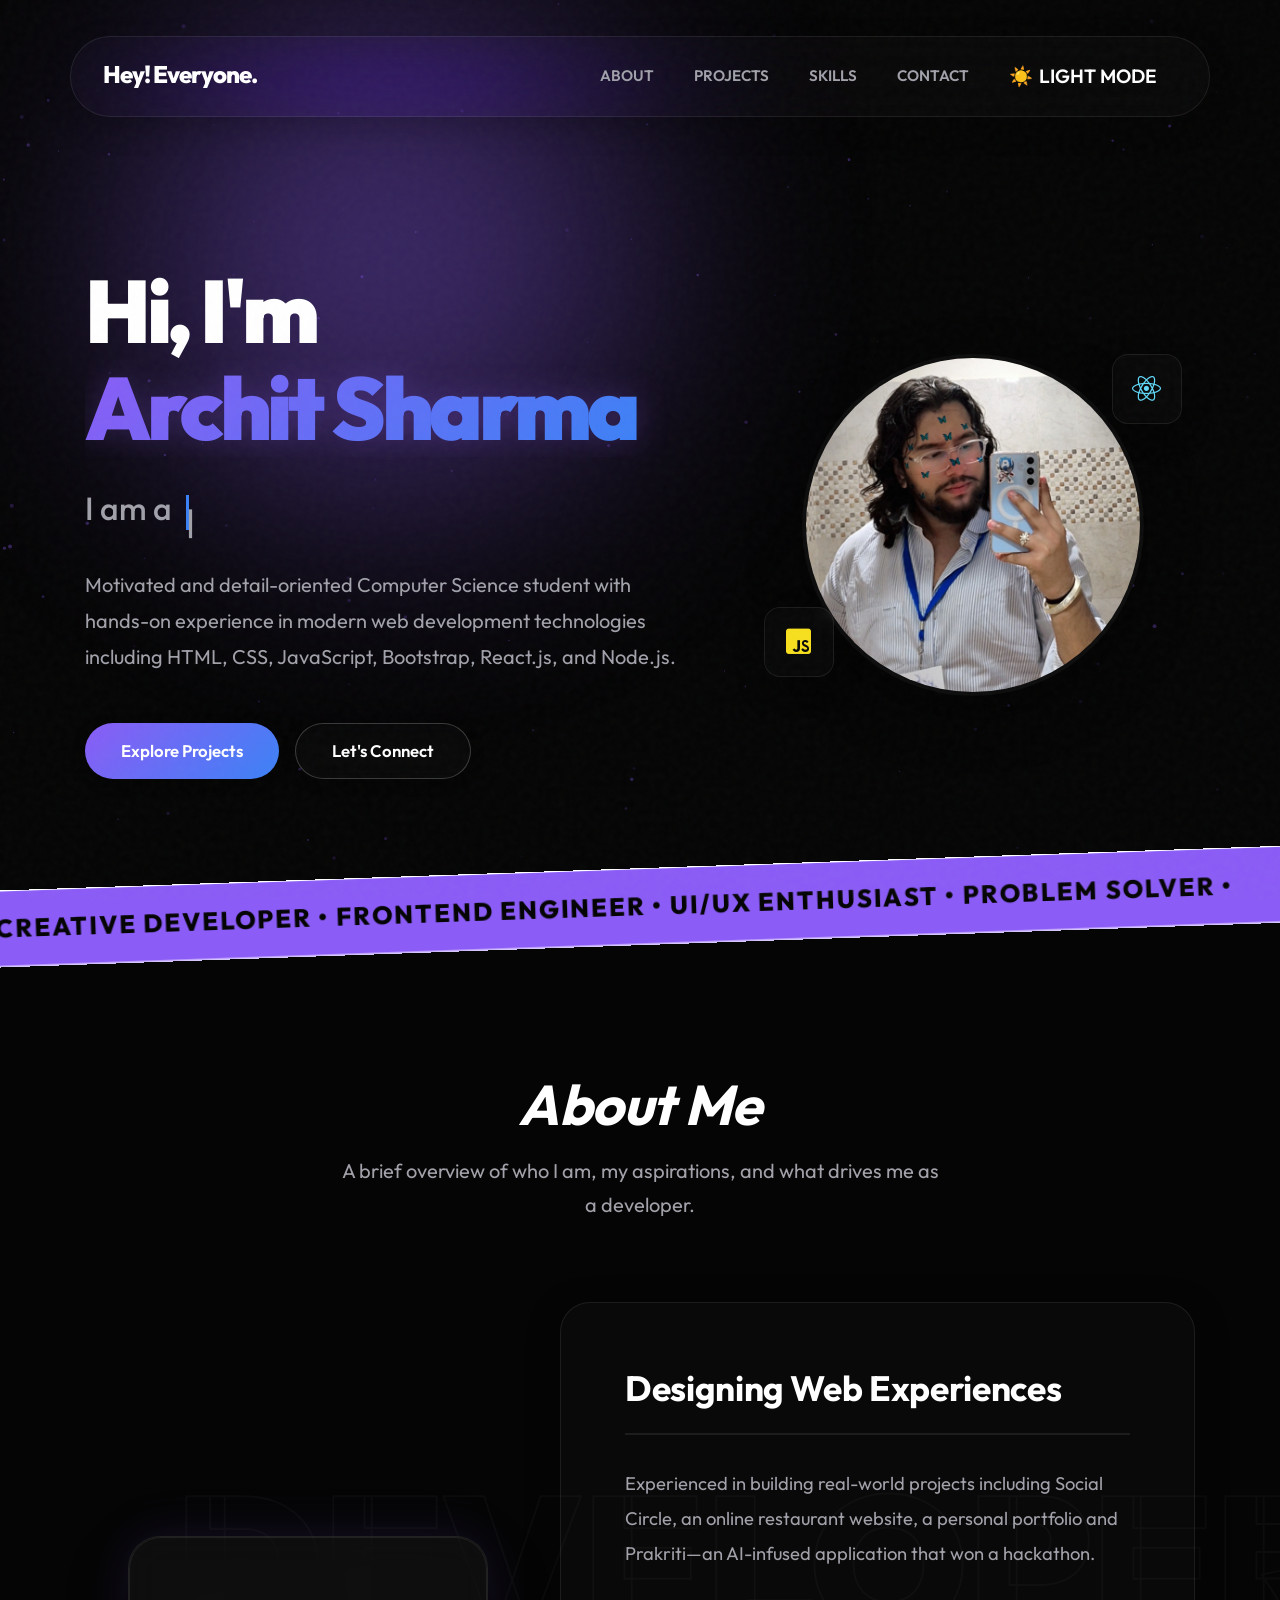
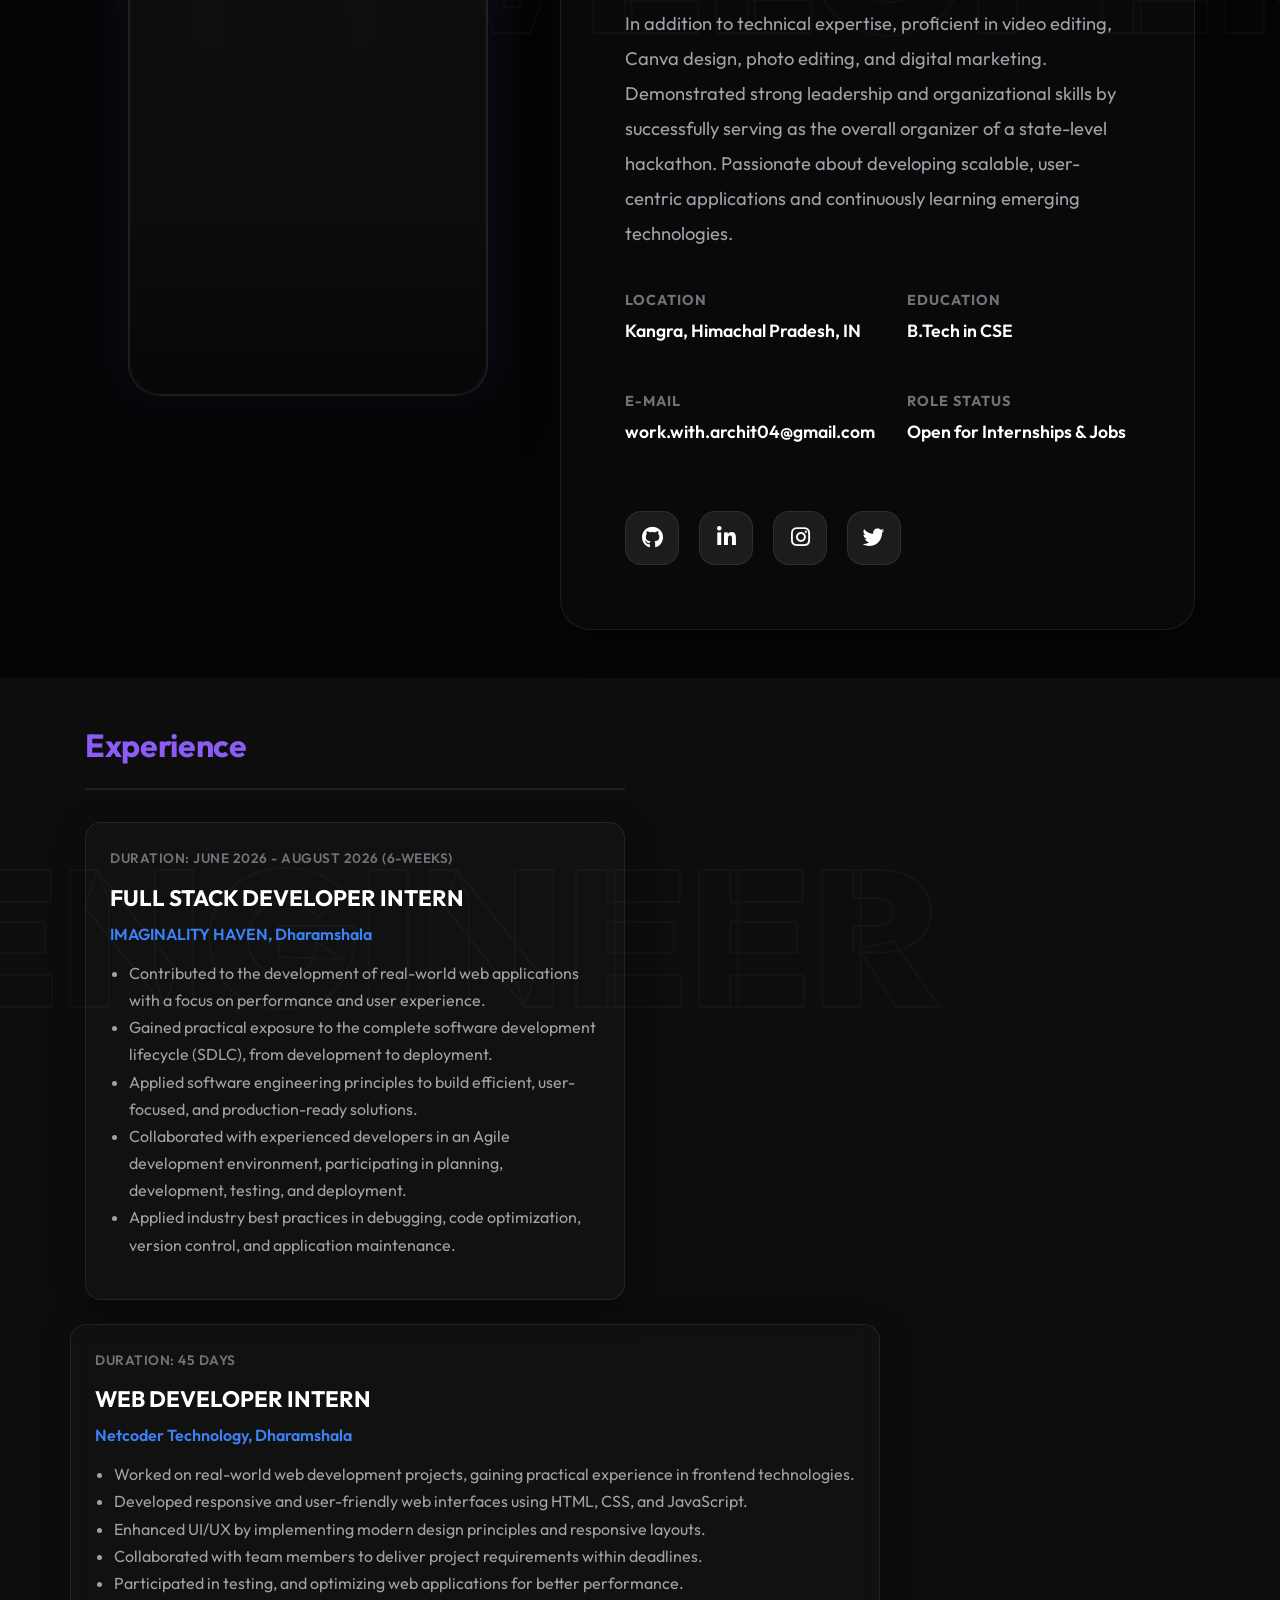
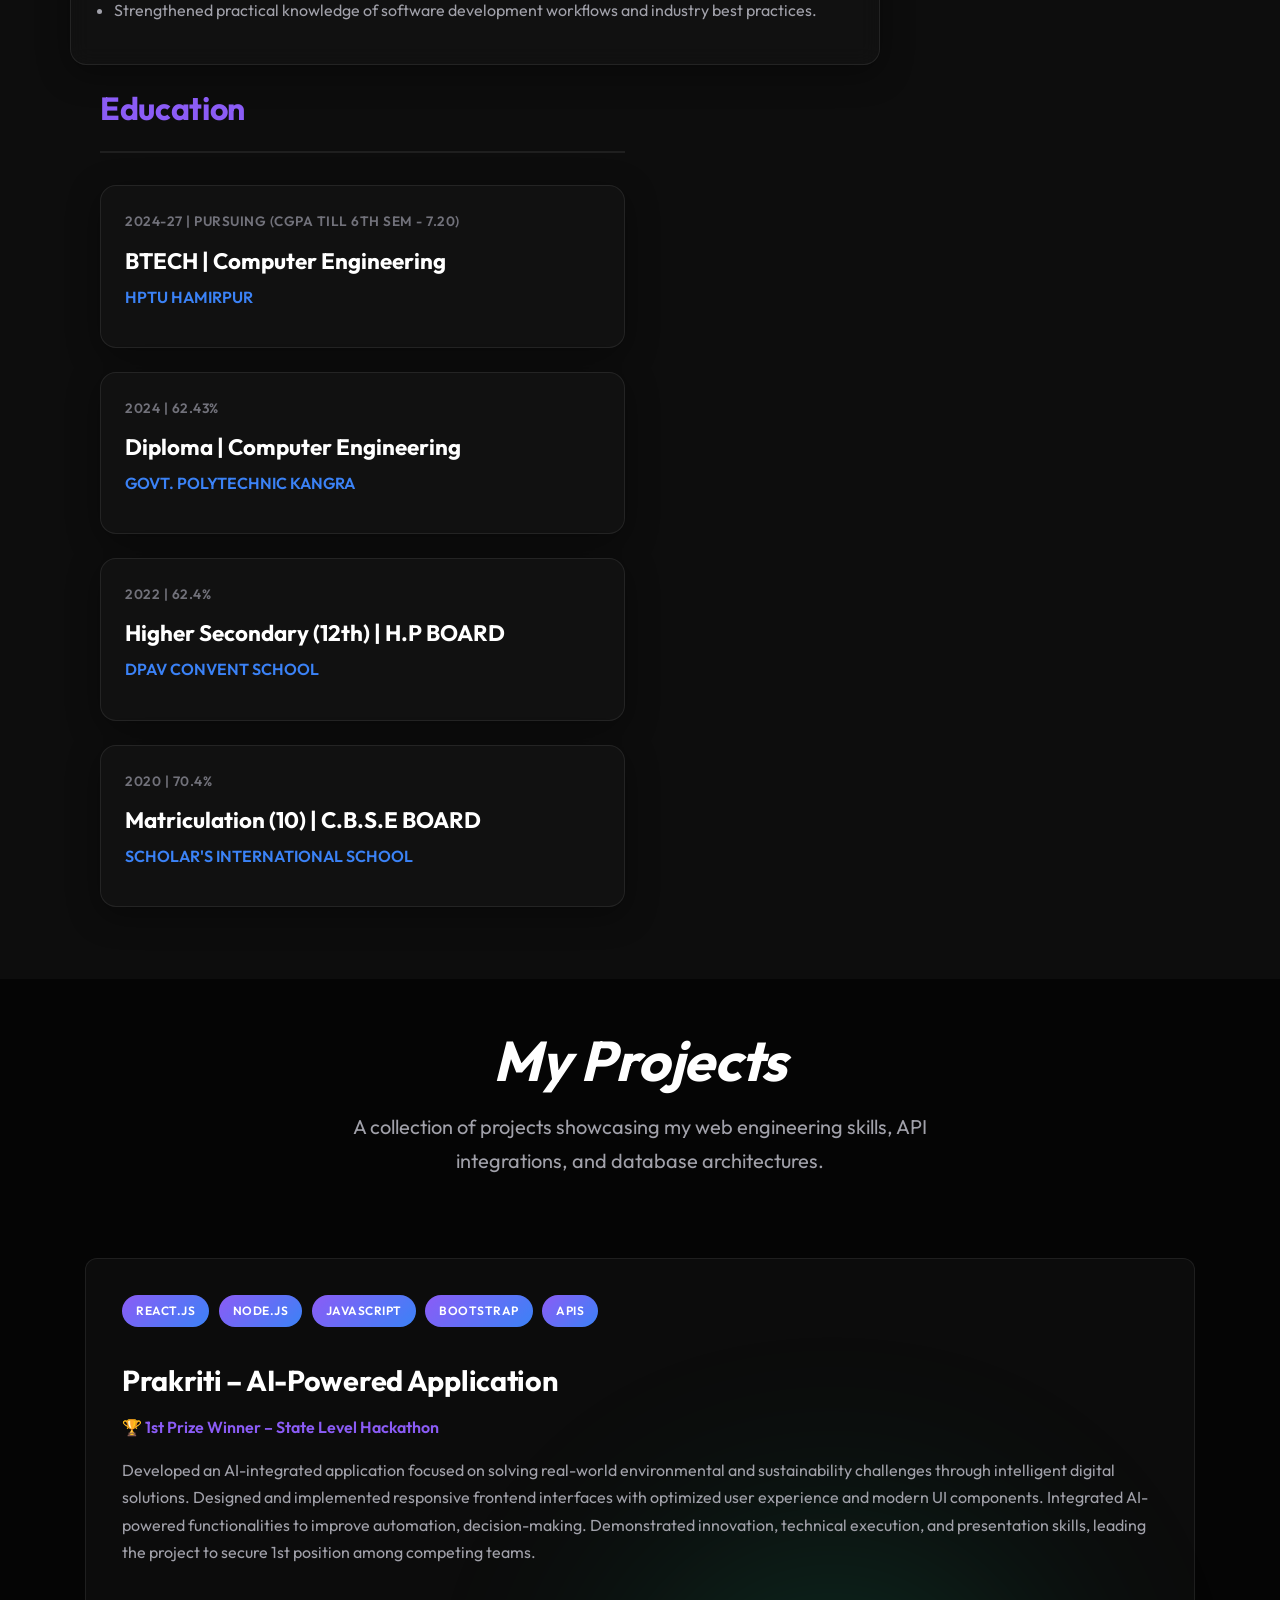
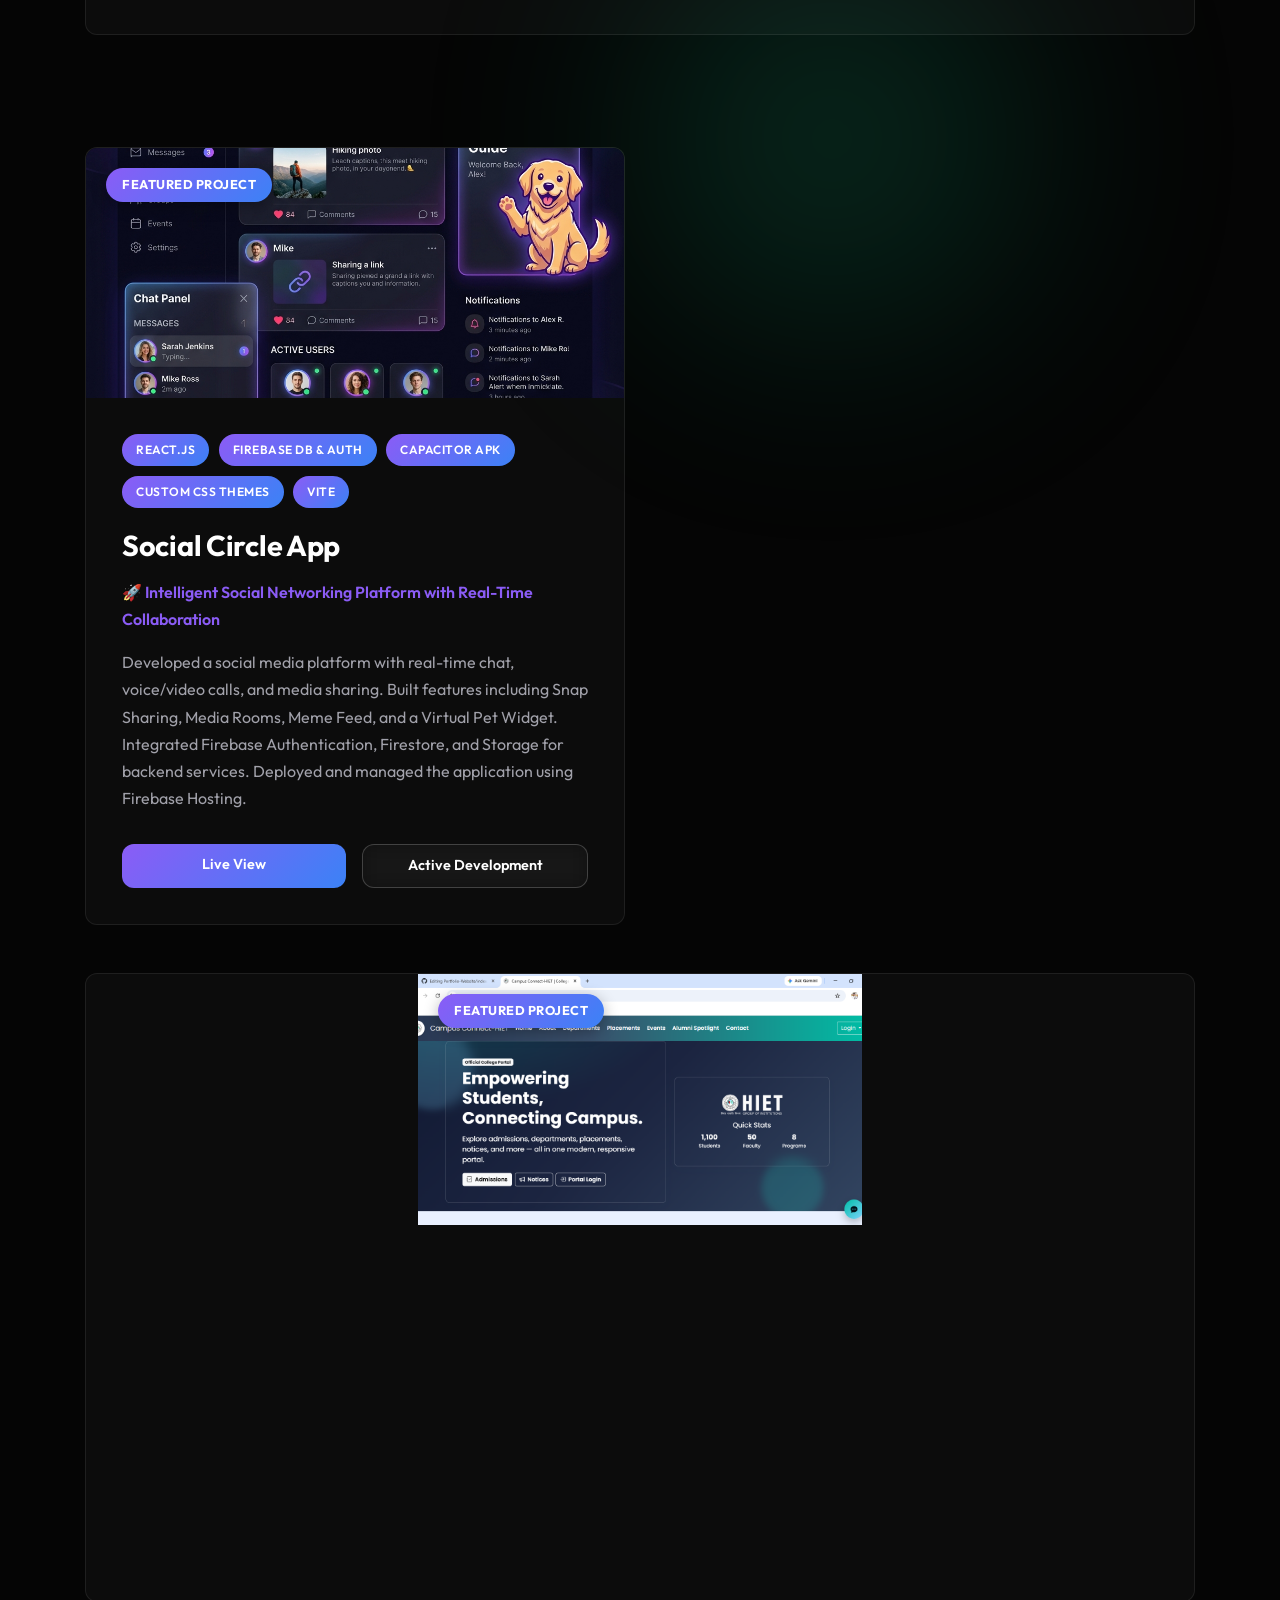
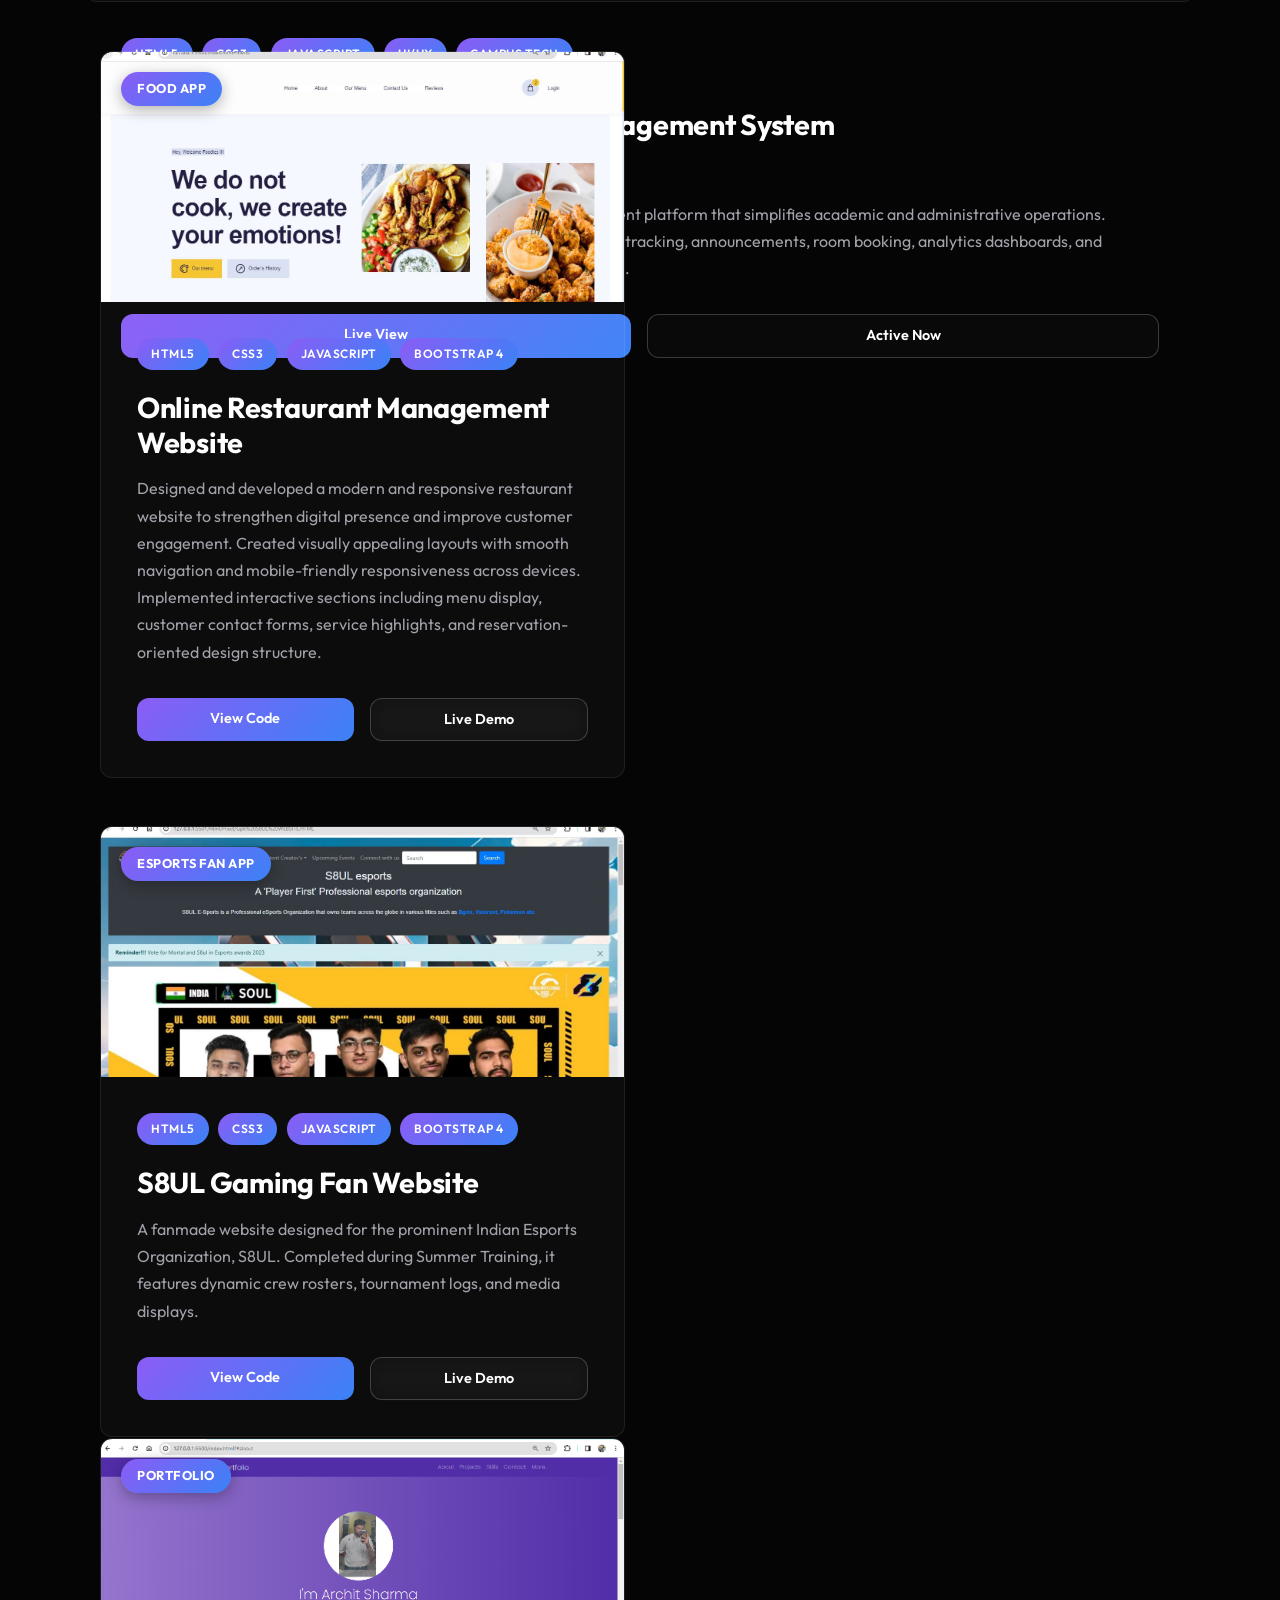
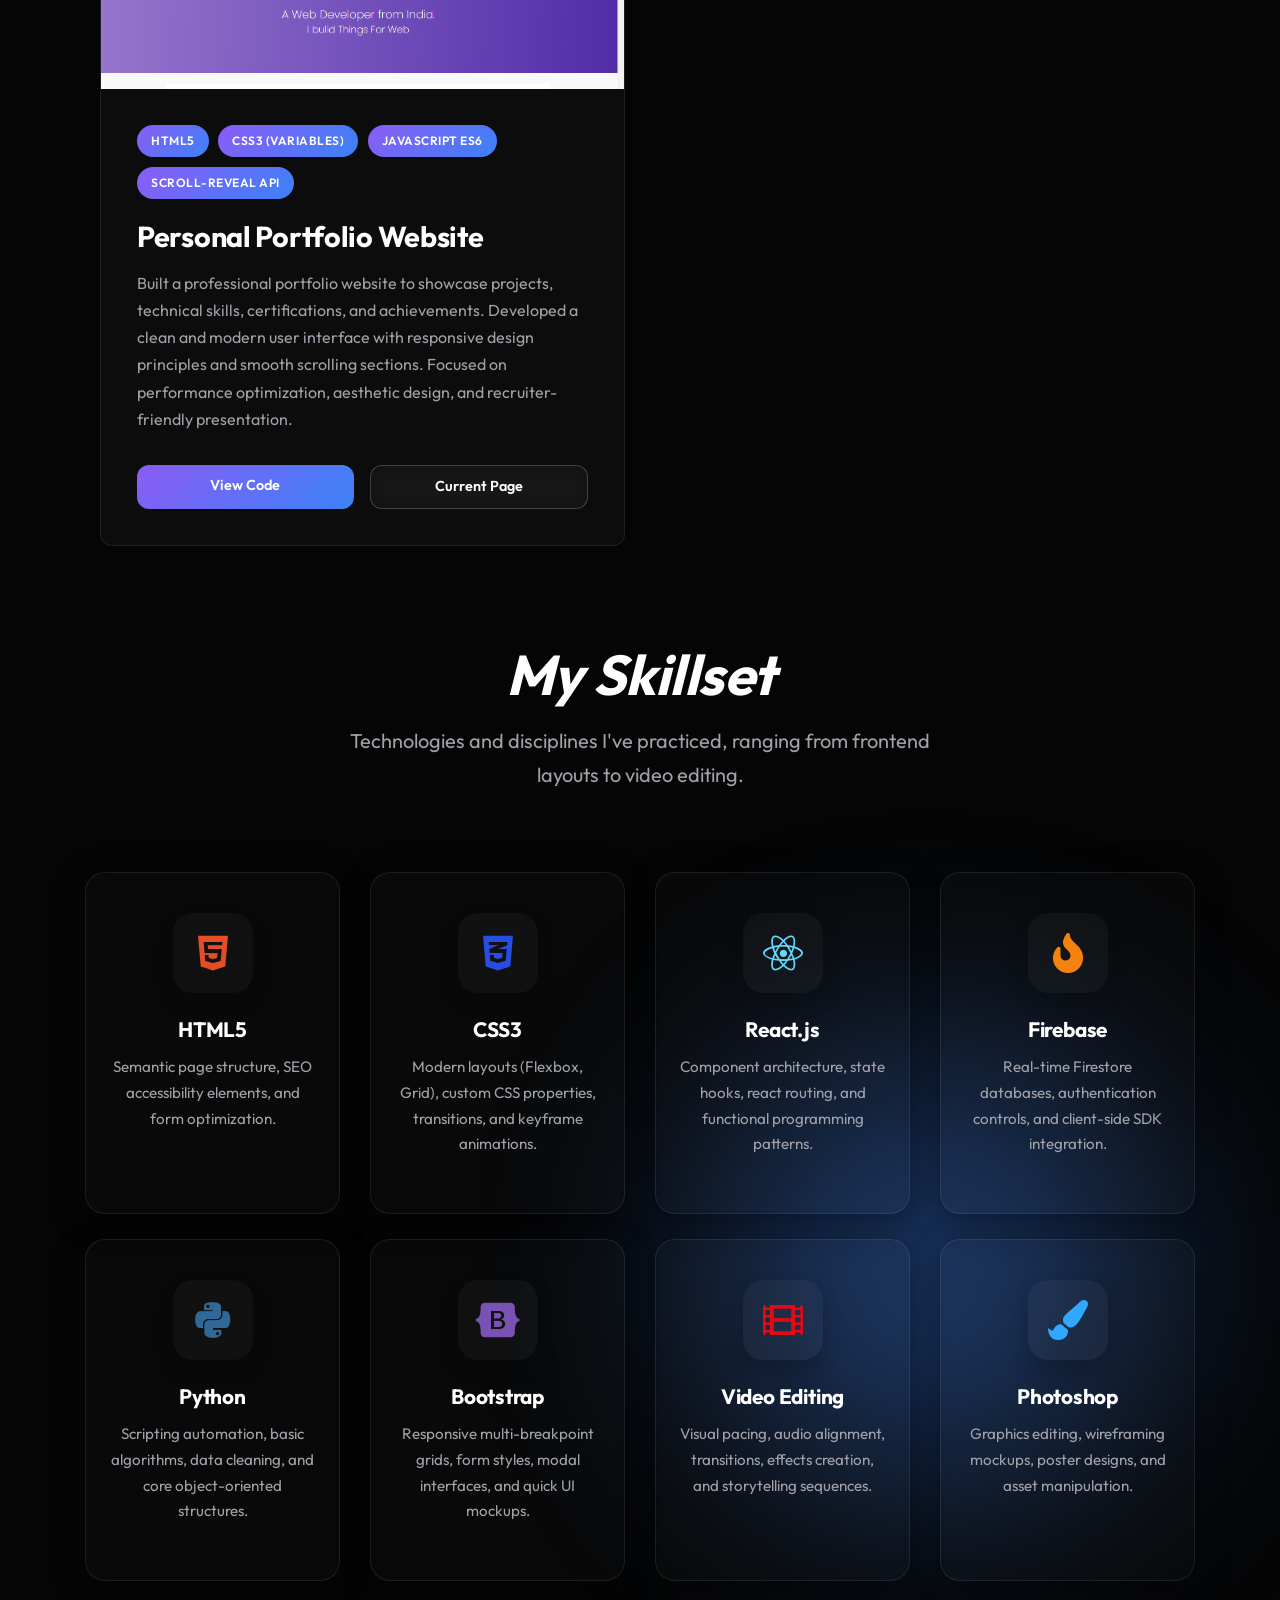
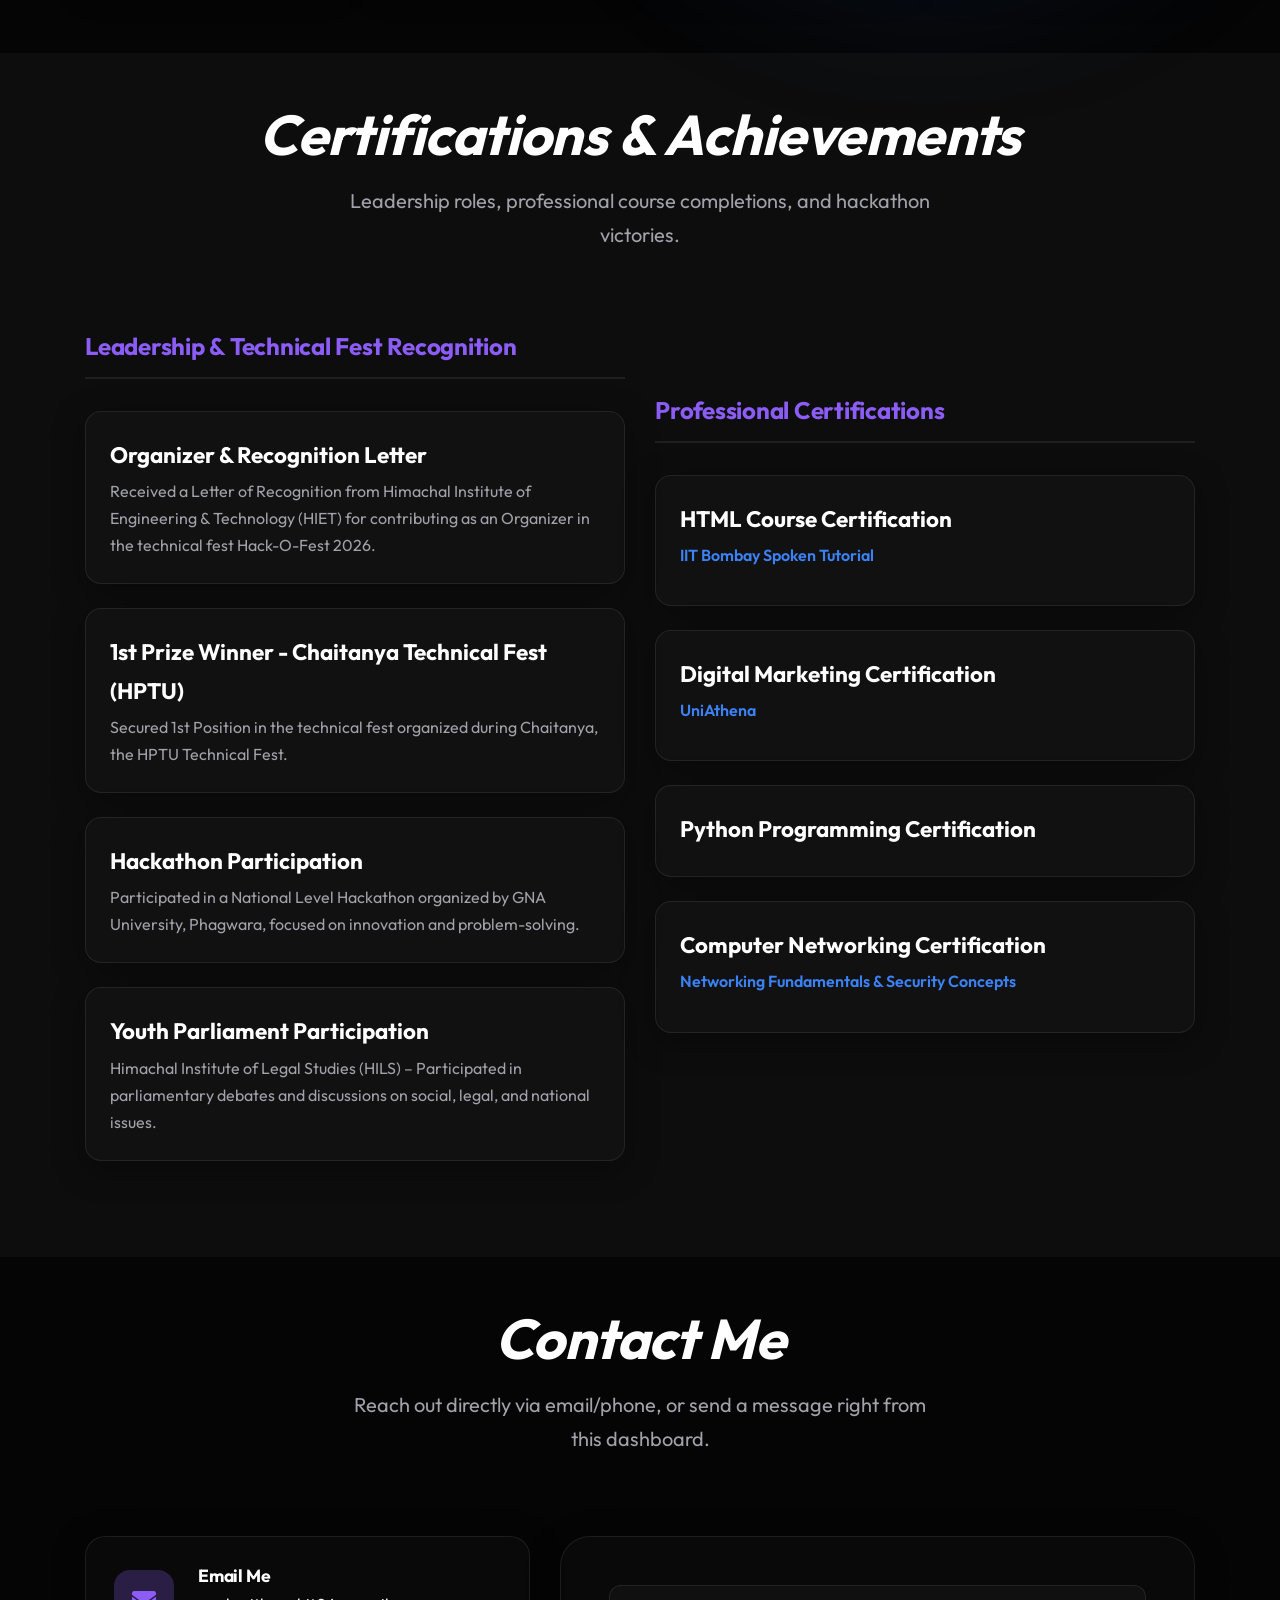
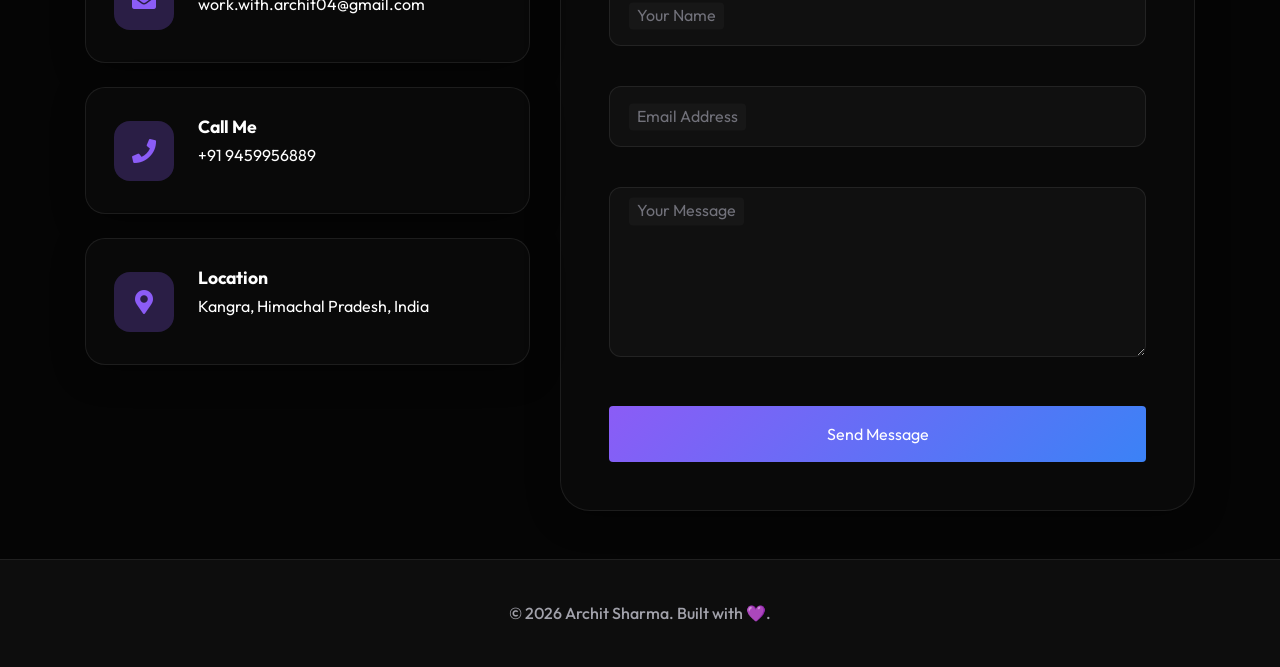
==== commit a9af7d93: "Update index.html" ====
--- a/index.html
+++ b/index.html
@@ -318,6 +318,7 @@
               <span class="project-badge-top">Featured Project</span>
               <img src="Assets/HIET.PNG" alt="Campus Connect Mockup">
             </div>
+</div>
 
             <div class="project-body">
               <div class="project-tags">
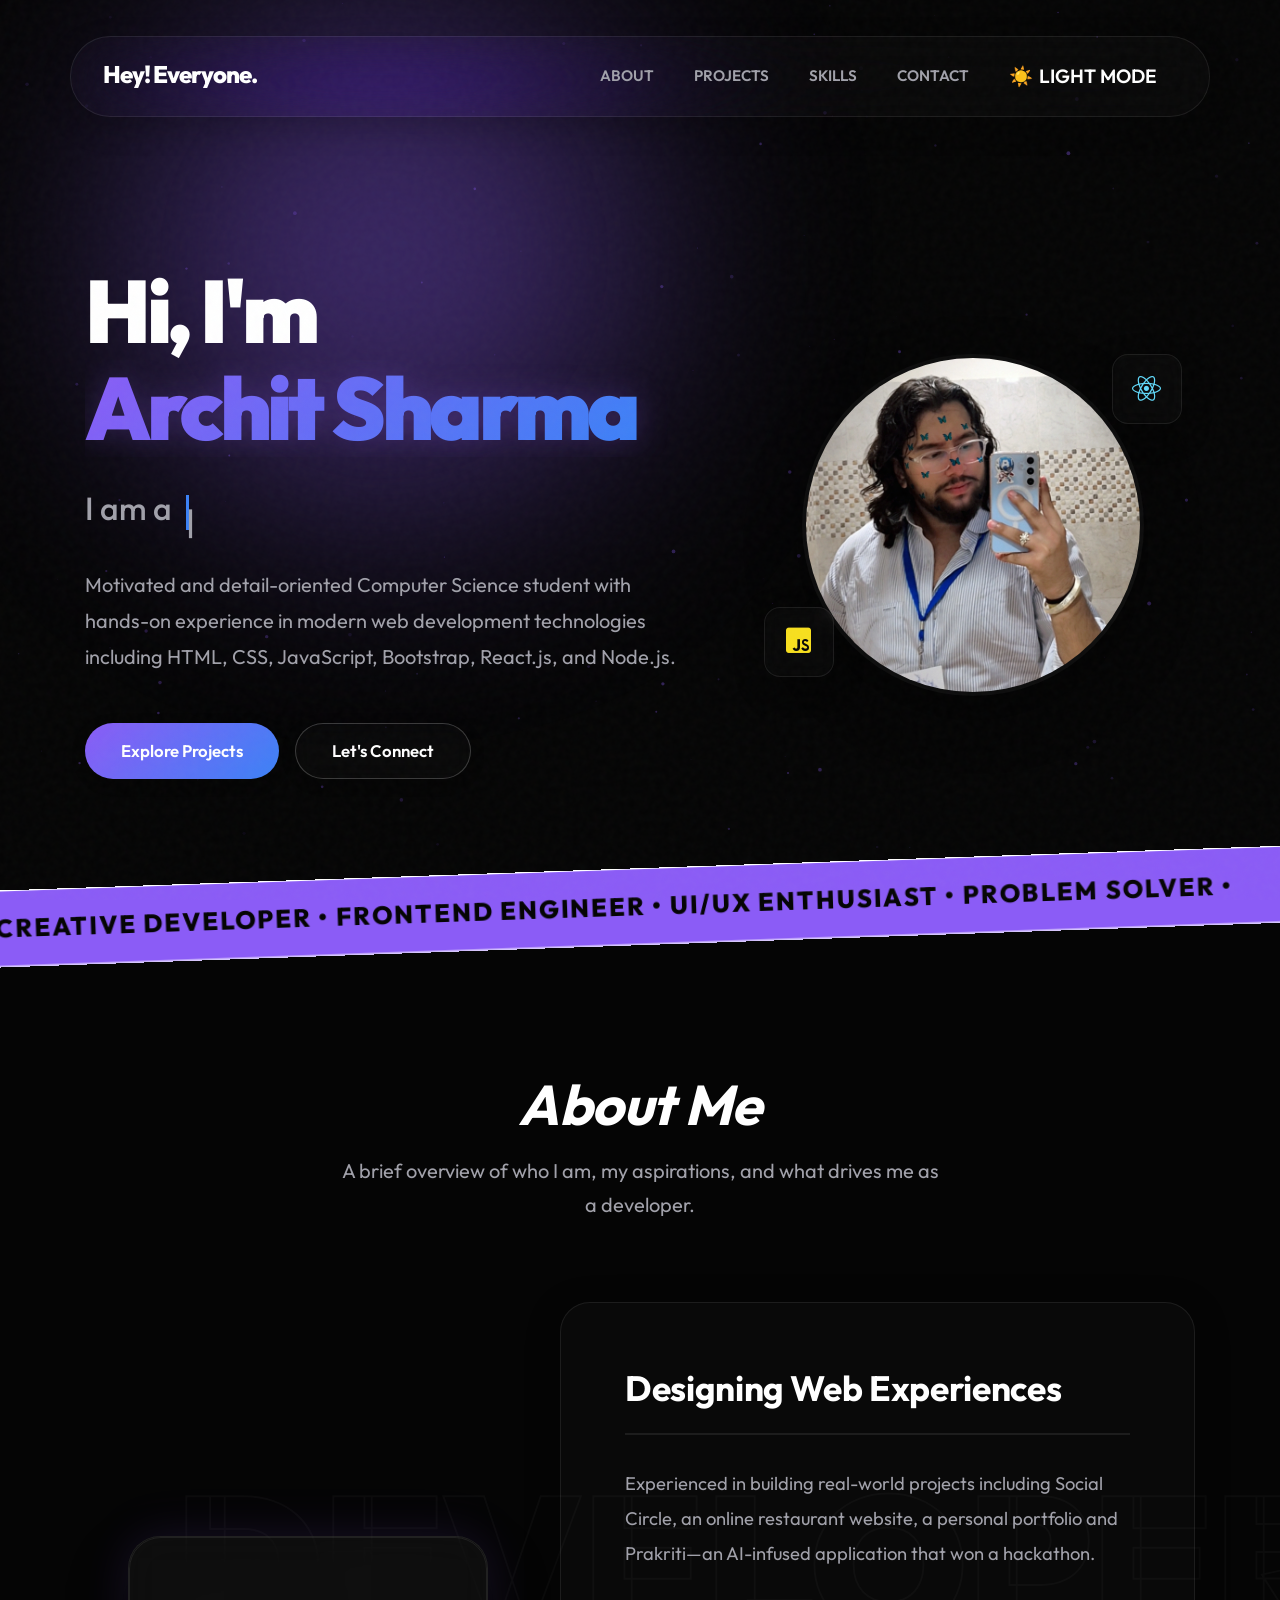
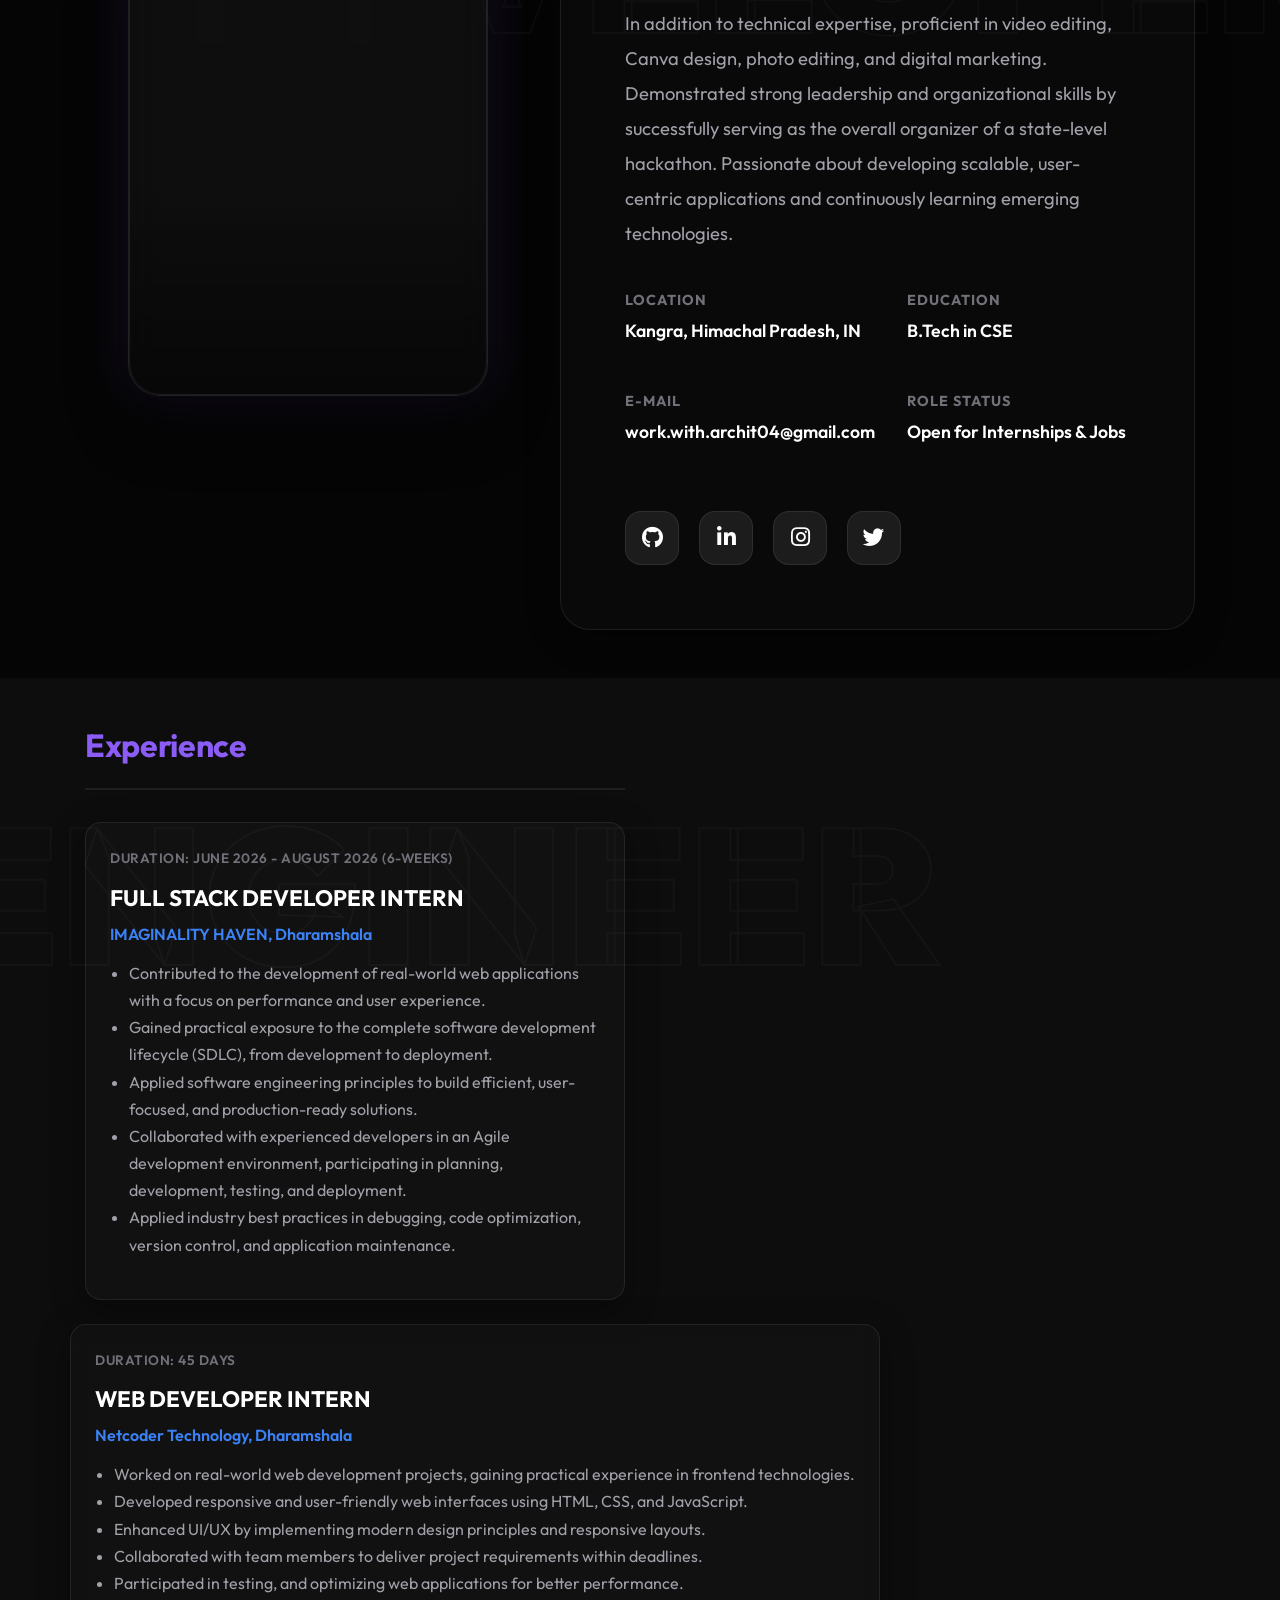
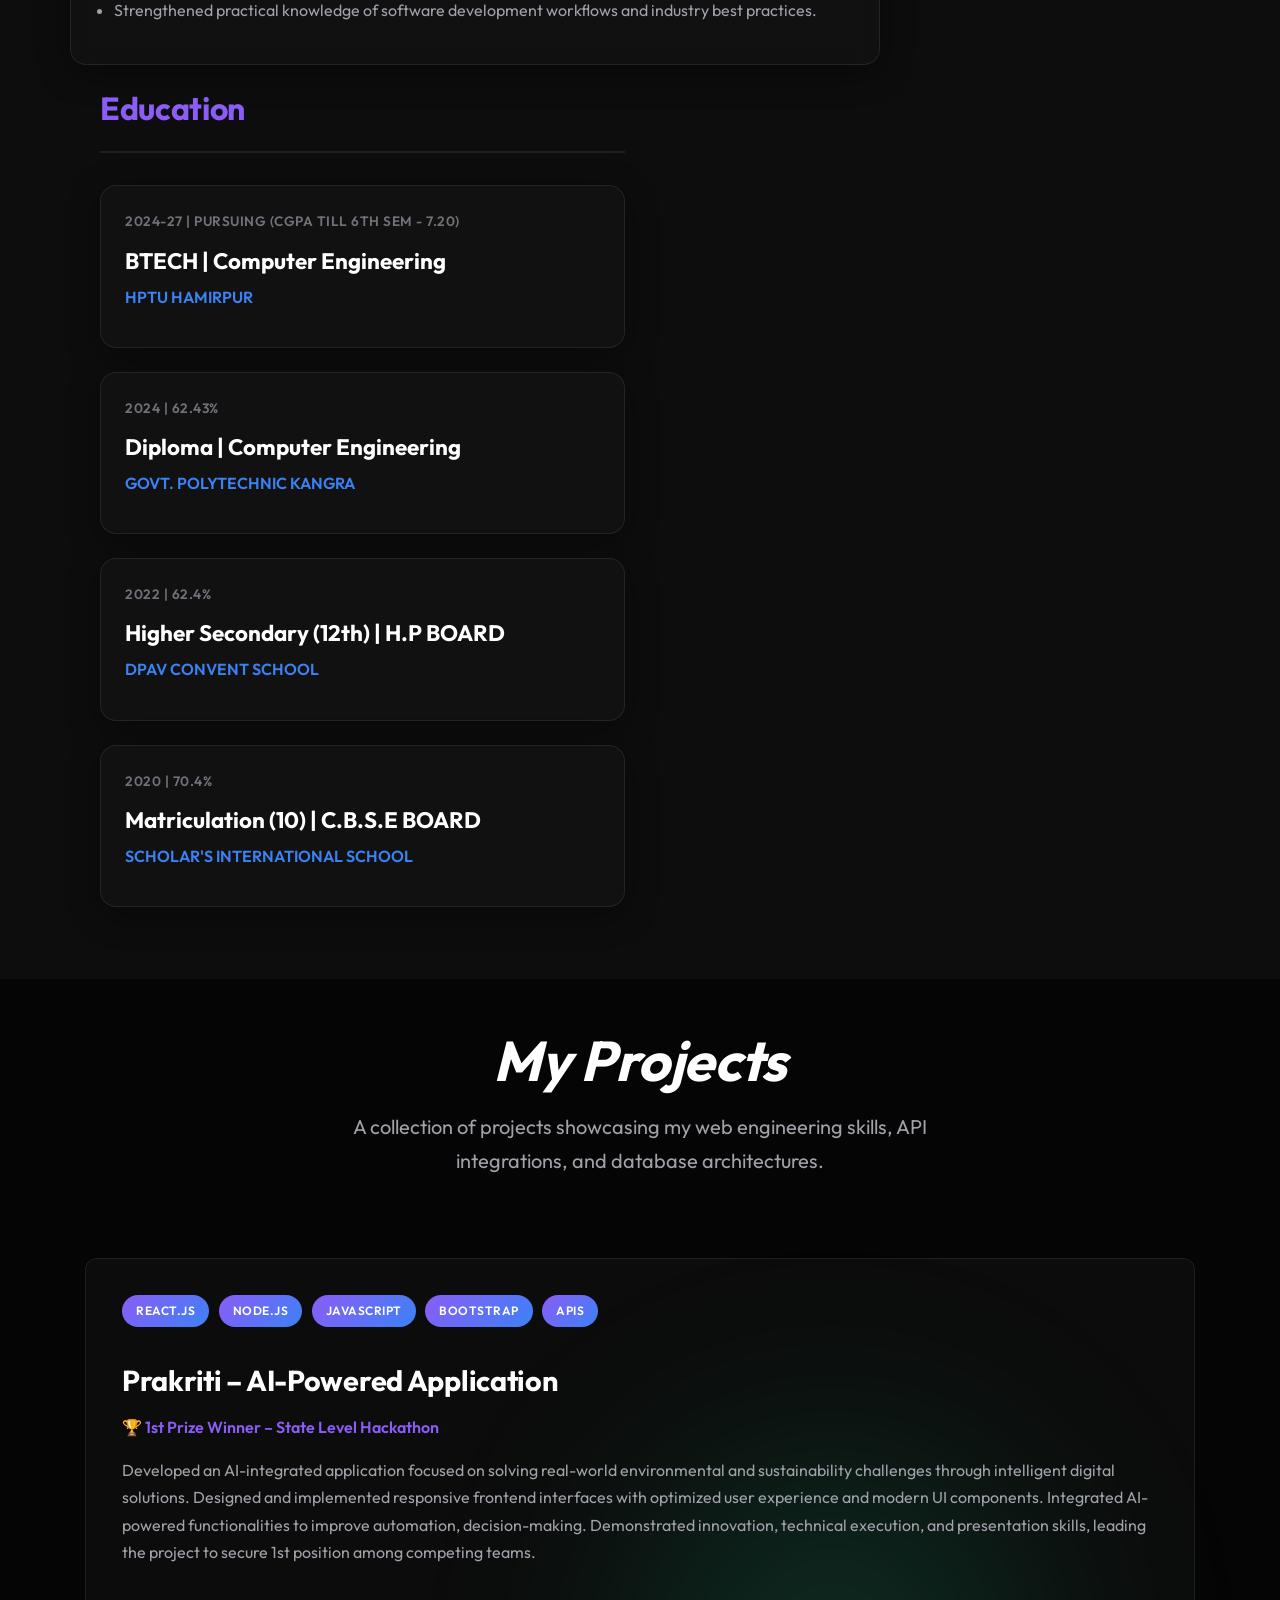
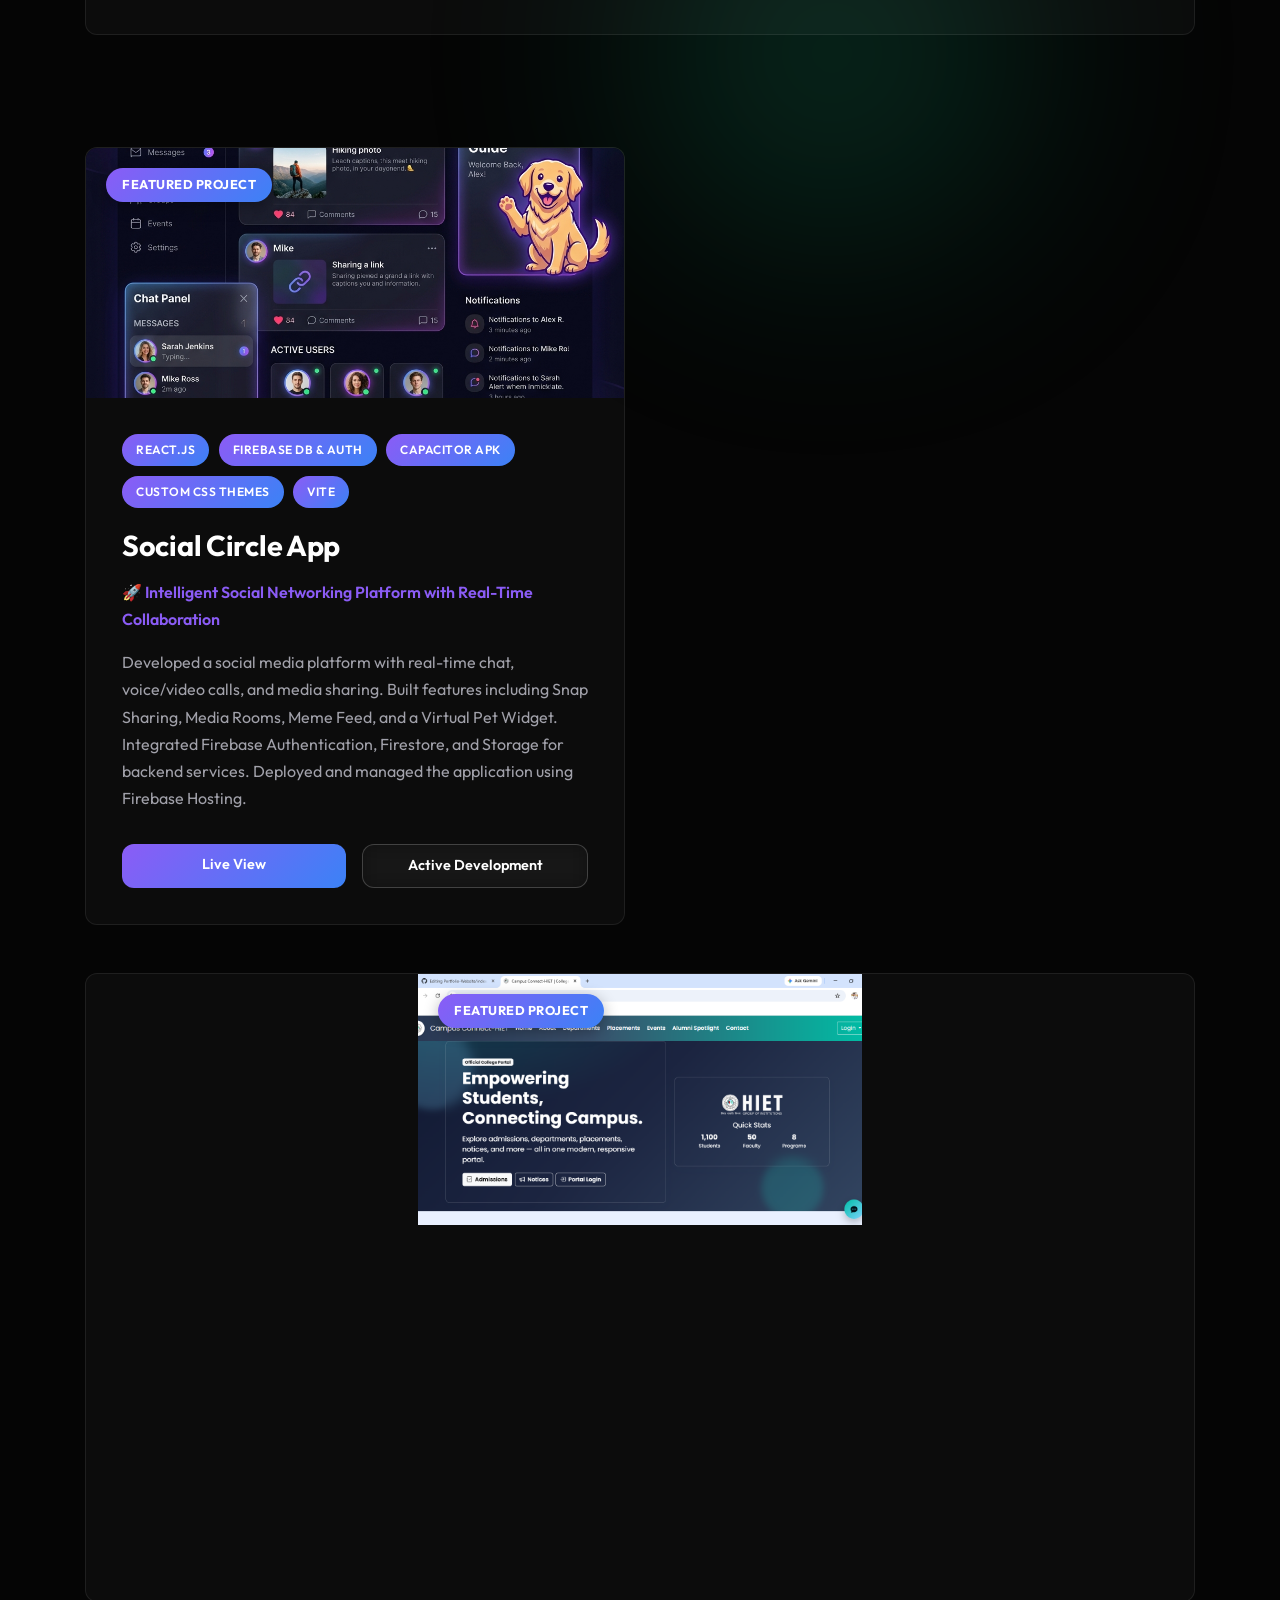
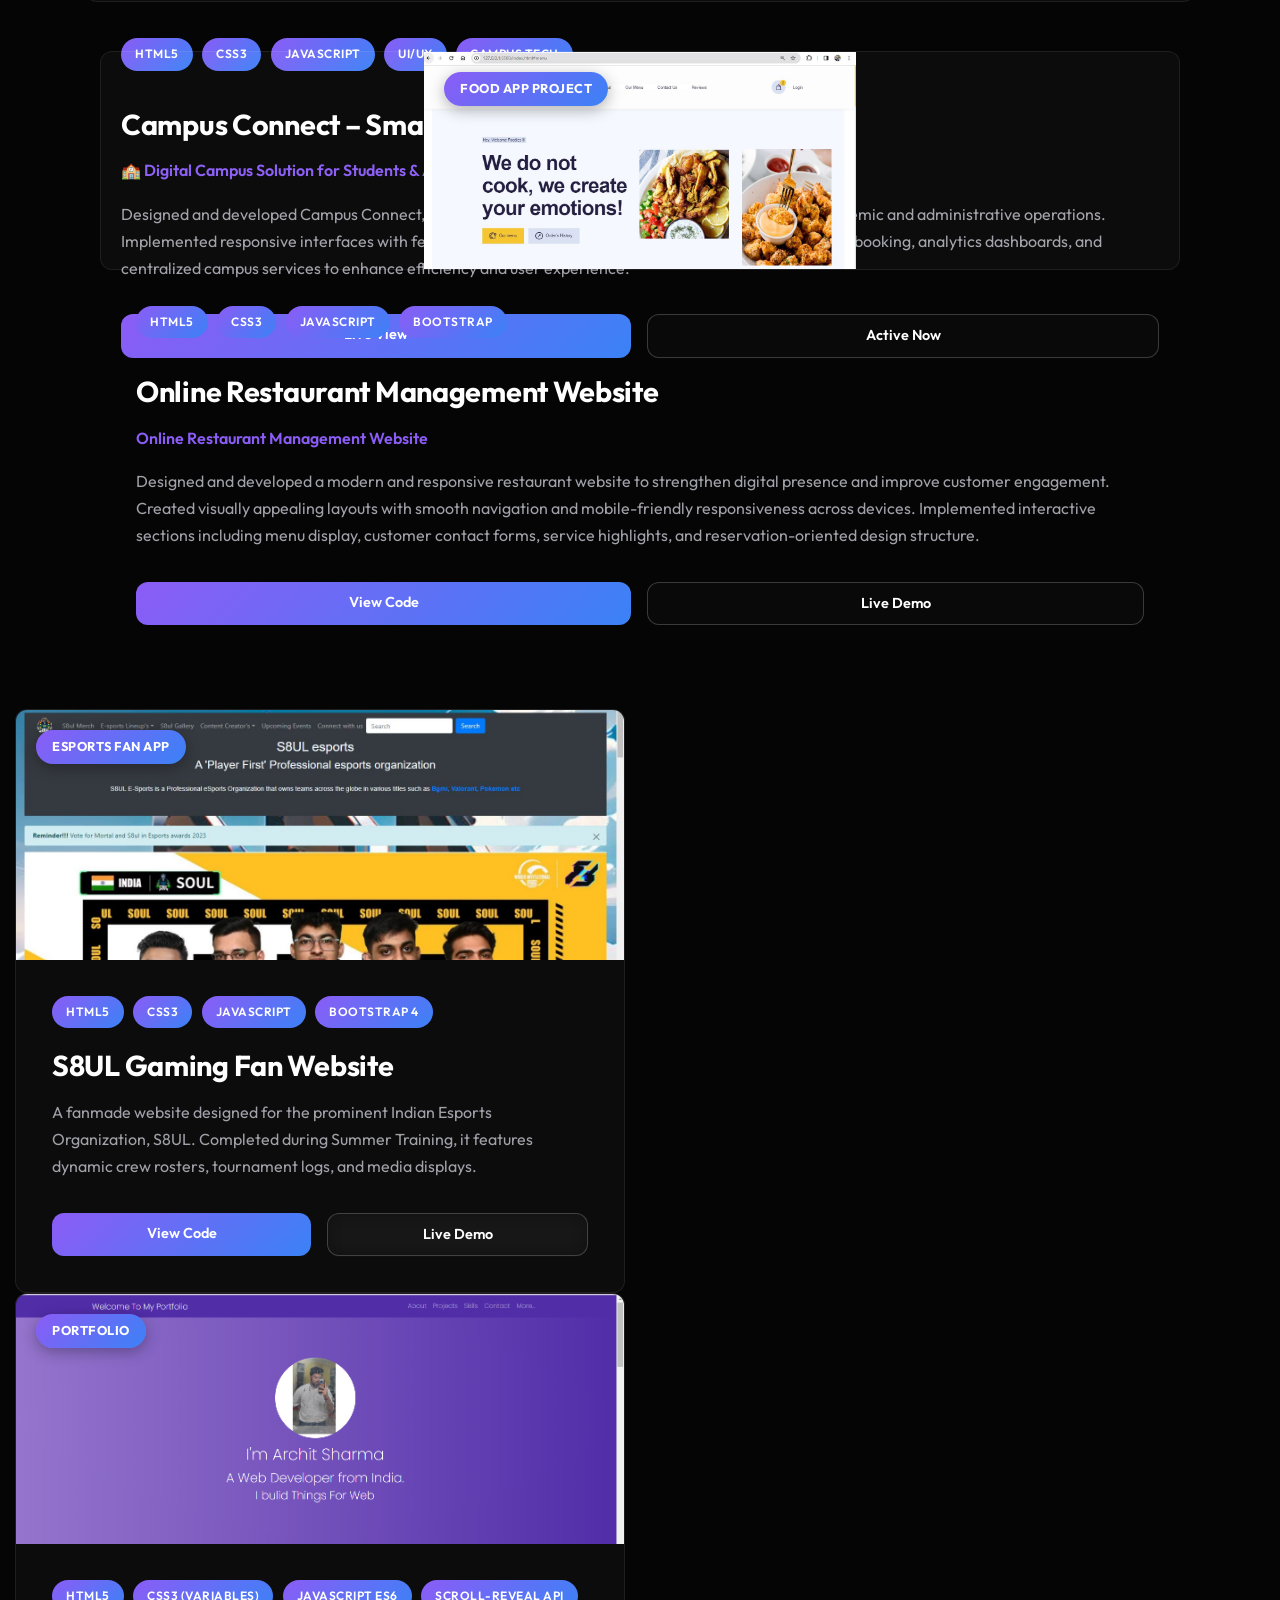
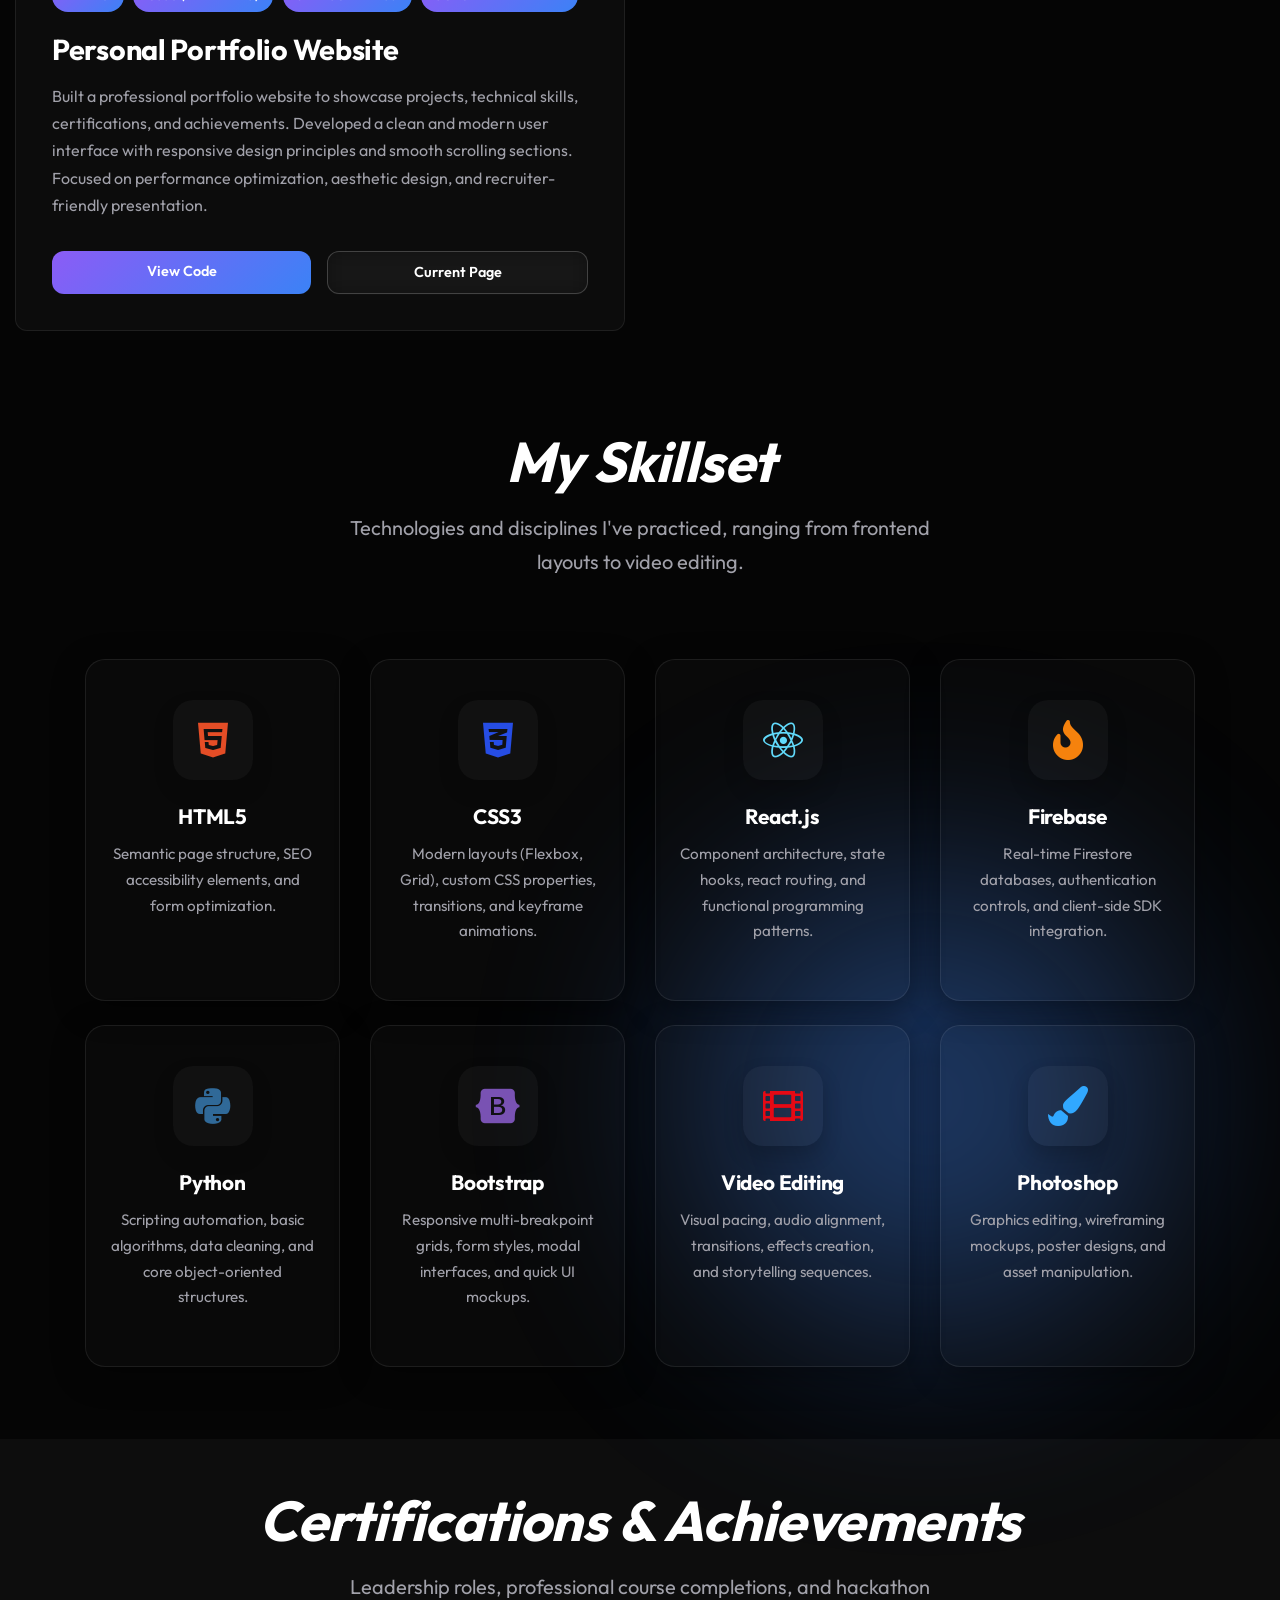
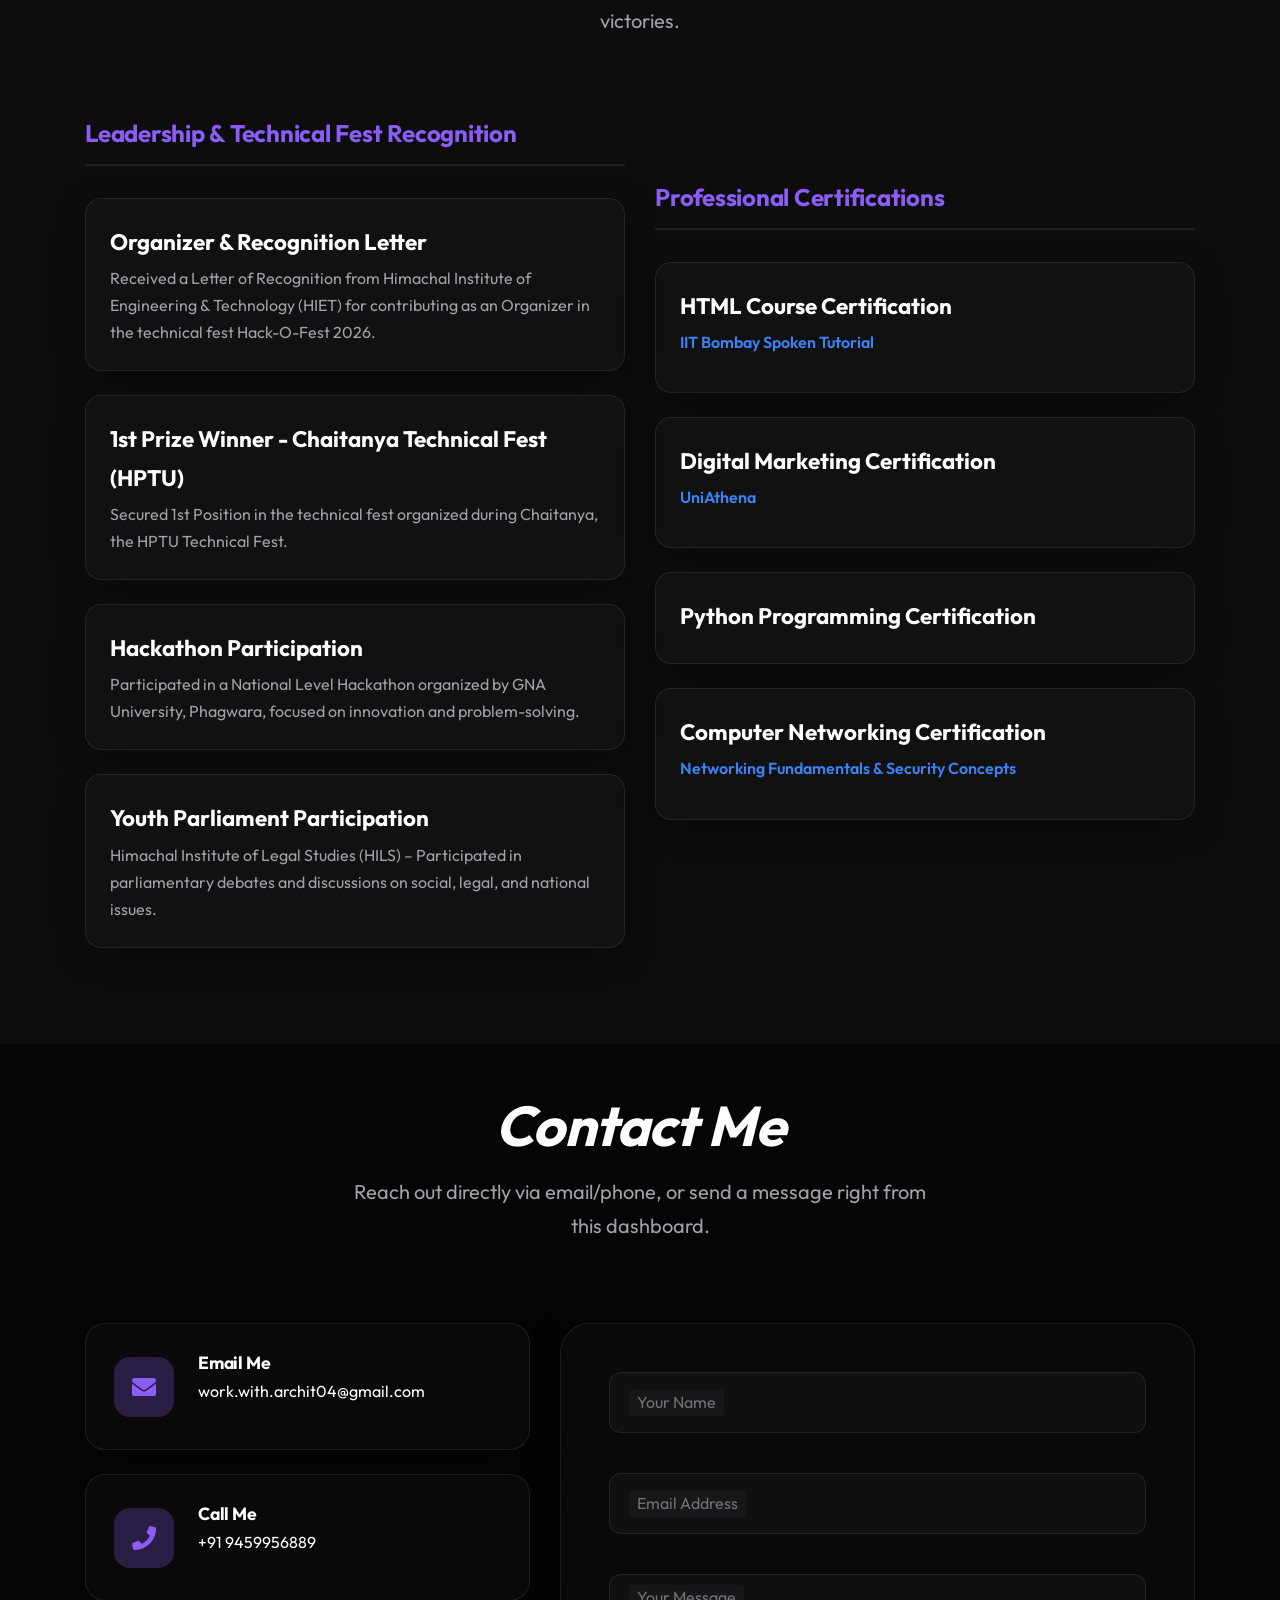
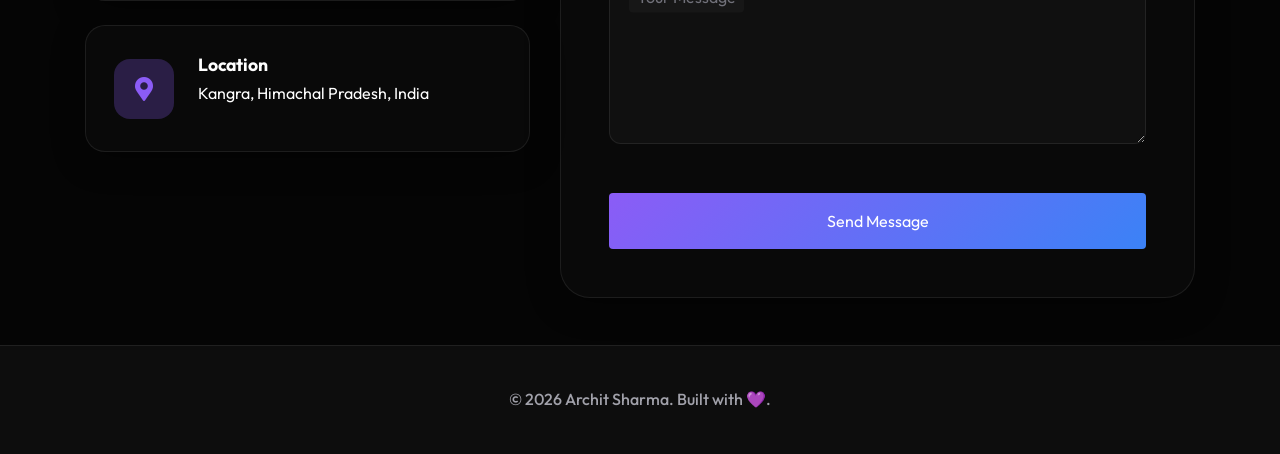
==== commit 484ea709: "Update index.html" ====
--- a/index.html
+++ b/index.html
@@ -354,31 +354,48 @@
         </div>
         
         <!-- Project 2: The Sunrise Restaurant -->
-        <div class="col-lg-6 col-md-12 mb-5 reveal">
-          <div class="project-card glass-panel">
+
+<div class="col-lg-12 mb-5 reveal">
+          <div class="project-card glass-panel campus-project">
             <div class="project-img-wrapper">
-              <span class="project-badge-top">Food App</span>
+              <span class="project-badge-top">Food App Project</span>
               <img src="Assets/otp1.JPG" alt="The Sunrise Restaurant Dashboard">
             </div>
+</div>
+
             <div class="project-body">
               <div class="project-tags">
-                <span class="project-tag">HTML5</span>
+                 <span class="project-tag">HTML5</span>
                 <span class="project-tag">CSS3</span>
                 <span class="project-tag">JavaScript</span>
-                <span class="project-tag">Bootstrap 4</span>
-              </div>
-              <h3 class="project-title">Online Restaurant Management Website</h3>
+                <span class="project-tag">Bootstrap</span>
+              </div>
+
+              <h3 class="project-title" style="font-size: 1.8rem; margin-top: 1rem;">
+                Online Restaurant Management Website
+              </h3>
+
+              <p style="color: var(--accent-primary); font-weight: 600;">
+                Online Restaurant Management Website
+              </p>
+
               <p class="project-description">
-                Designed and developed a modern and responsive restaurant website to strengthen digital presence and improve customer engagement. Created visually appealing layouts with smooth navigation and mobile-friendly responsiveness across devices. Implemented interactive sections including menu display, customer contact forms, service highlights, and reservation-oriented design structure.
+              Designed and developed a modern and responsive restaurant website to strengthen digital presence and improve customer engagement. Created visually appealing layouts with smooth navigation and mobile-friendly responsiveness across devices. Implemented interactive sections including menu display, customer contact forms, service highlights, and reservation-oriented design structure.
               </p>
+
               <div class="project-links">
-                <a href="https://github.com/DevlprArchit/The-Sunrise-Restaurant-Project-" target="_blank" class="btn btn-gradient">View Code</a>
-                <a href="https://github.com/DevlprArchit/The-Sunrise-Restaurant-Project-" target="_blank" class="btn btn-outline-custom">Live Demo</a>
-              </div>
-            </div>
-          </div>
-        </div>
-
+                 <a href="https://github.com/DevlprArchit/The-Sunrise-Restaurant-Project-" target="_blank" class="btn btn-gradient">
+                   View Code</a> 
+              
+                  <a href="https://github.com/DevlprArchit/The-Sunrise-Restaurant-Project-" target="_blank" class="btn btn-outline-custom">
+                    Live Demo</a>
+                
+              </div>
+            </div>
+          </div>
+        </div>
+        
+      
         <!-- Project 3: S8UL Gaming Website -->
         <div class="col-lg-6 col-md-12 mb-5 mb-lg-0 reveal">
           <div class="project-card glass-panel">
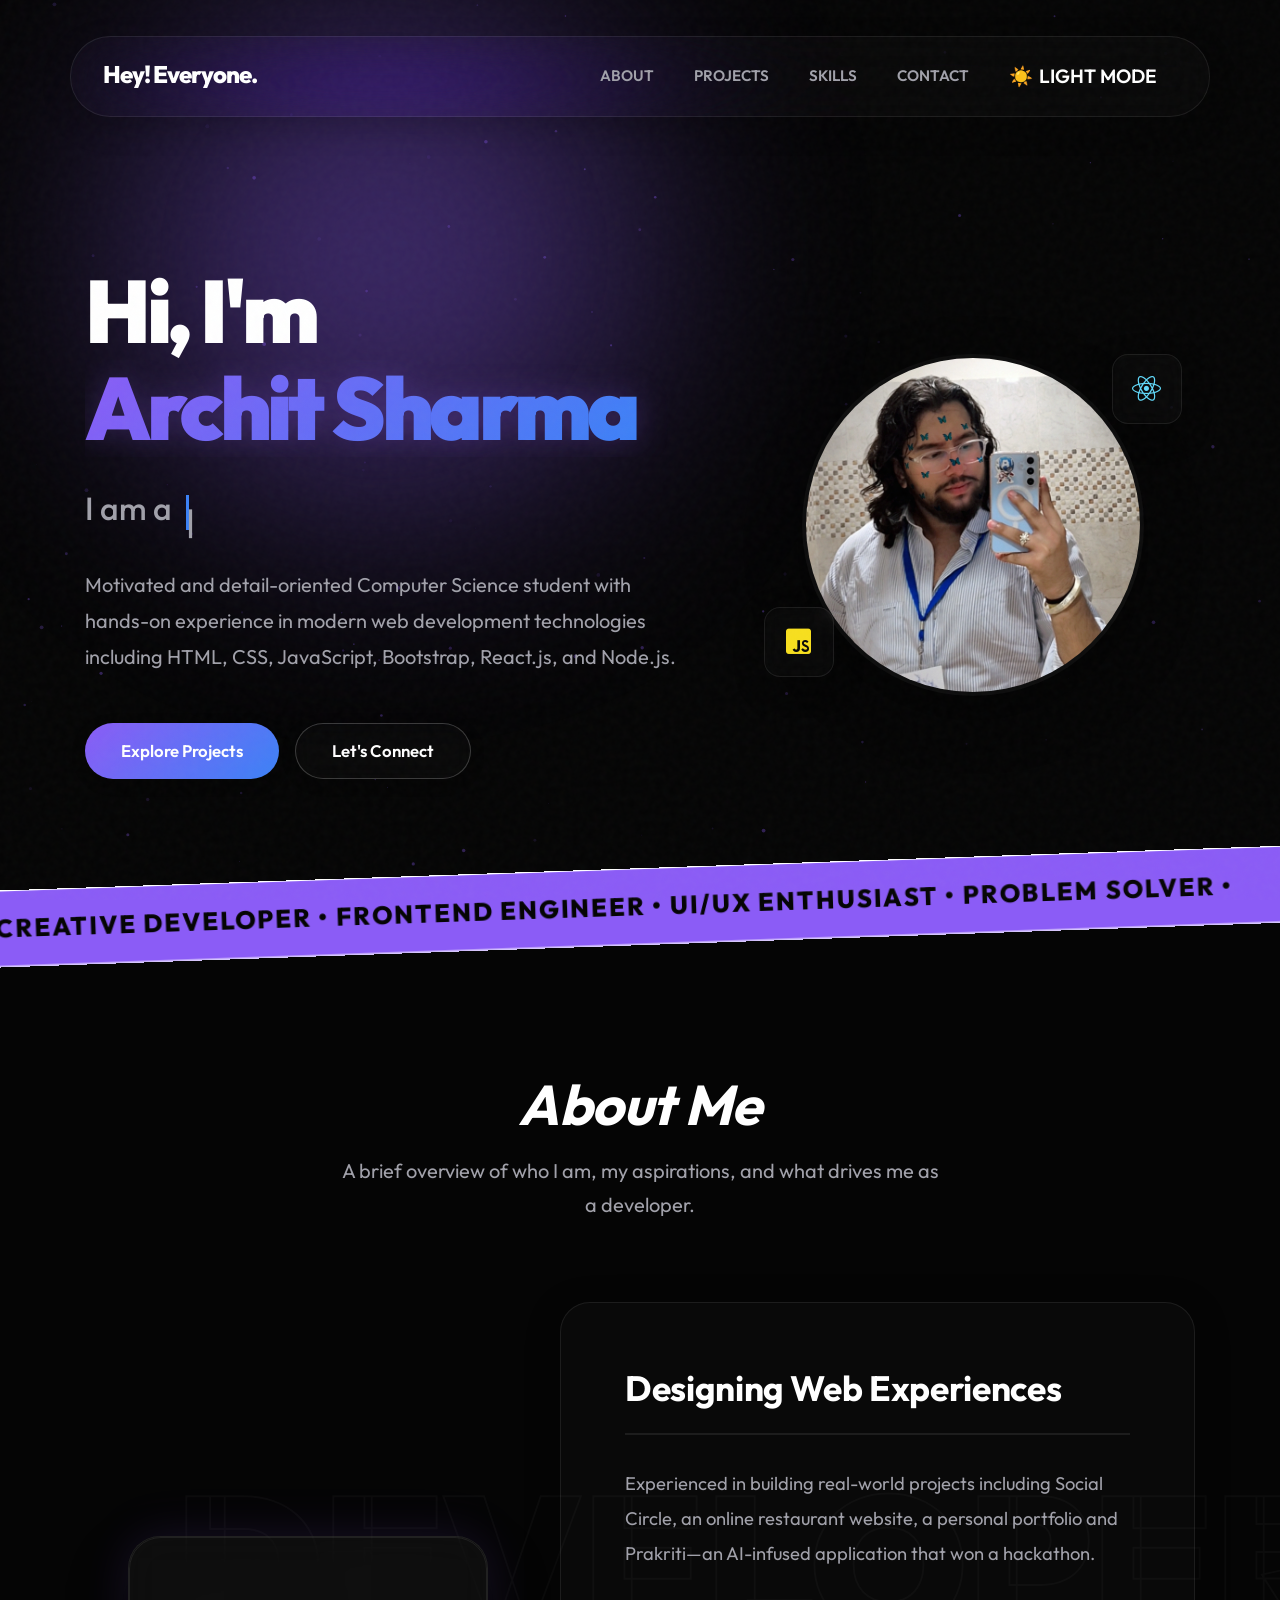
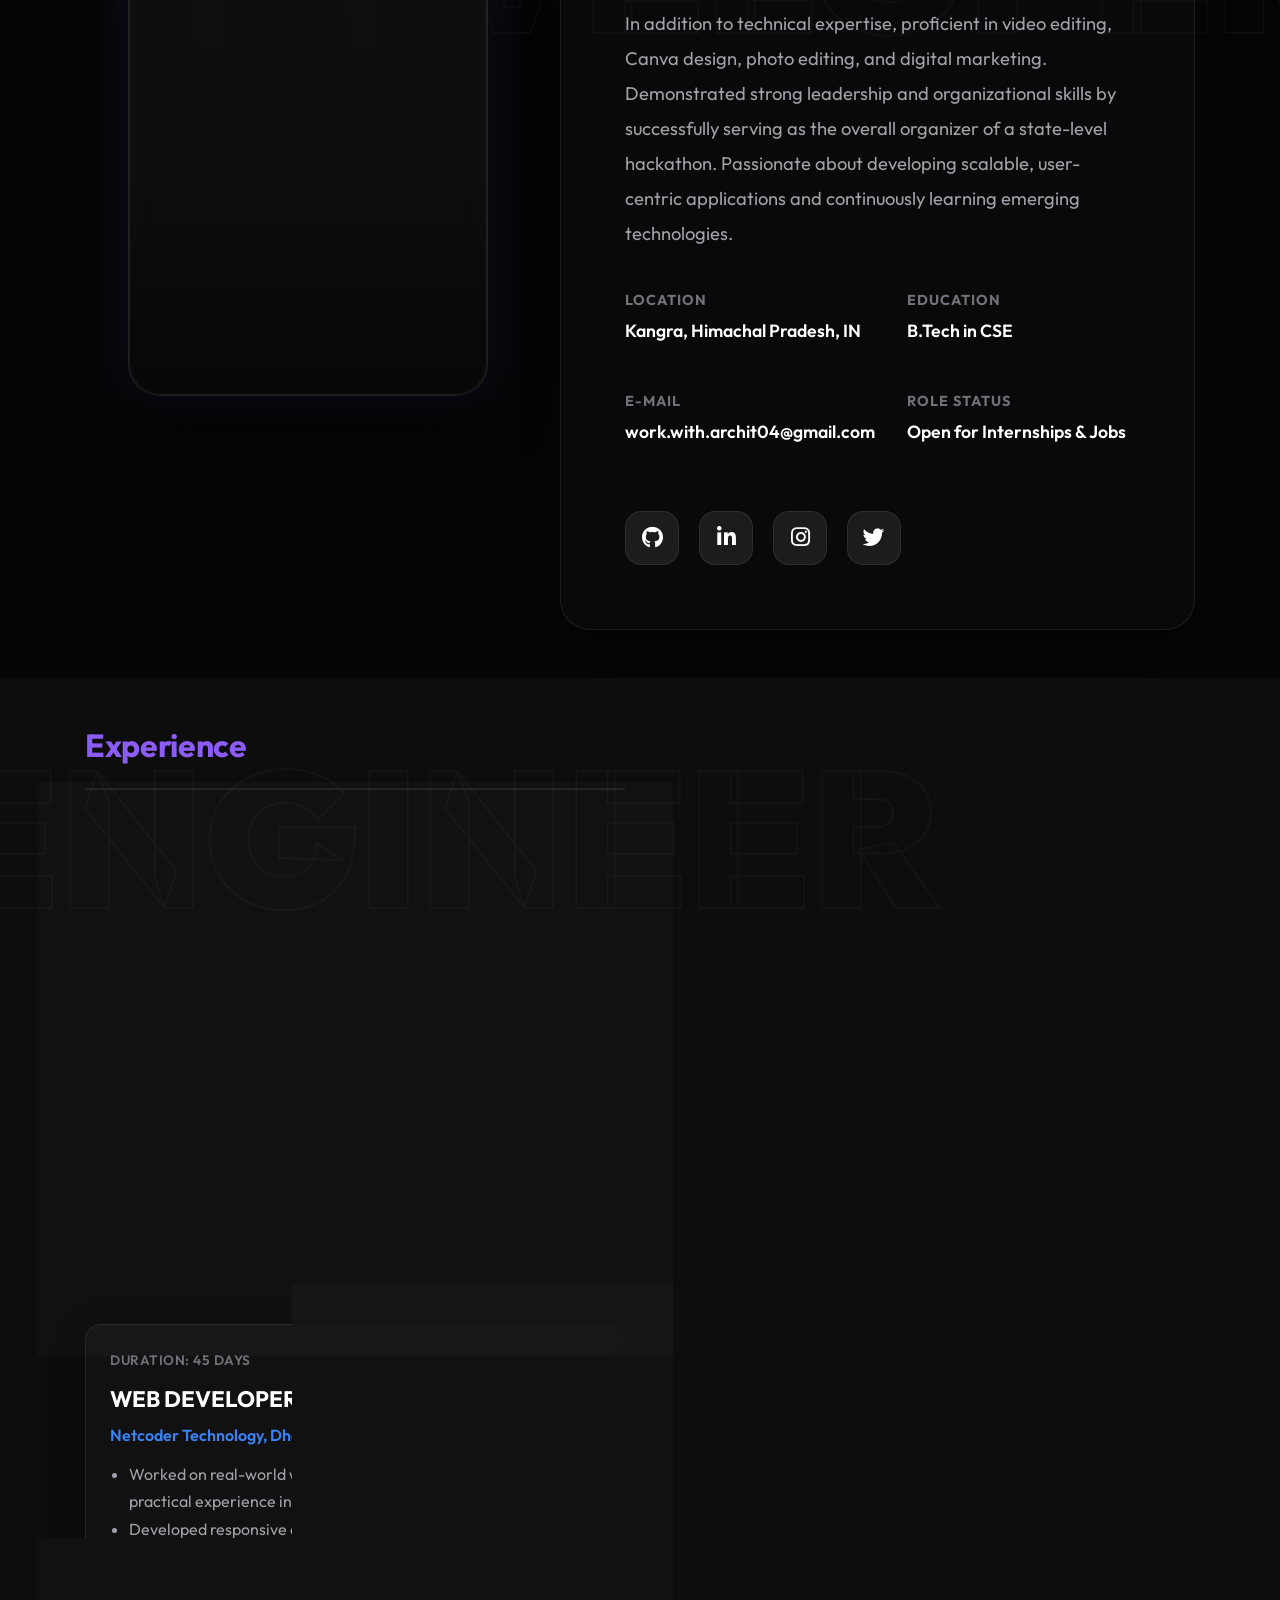
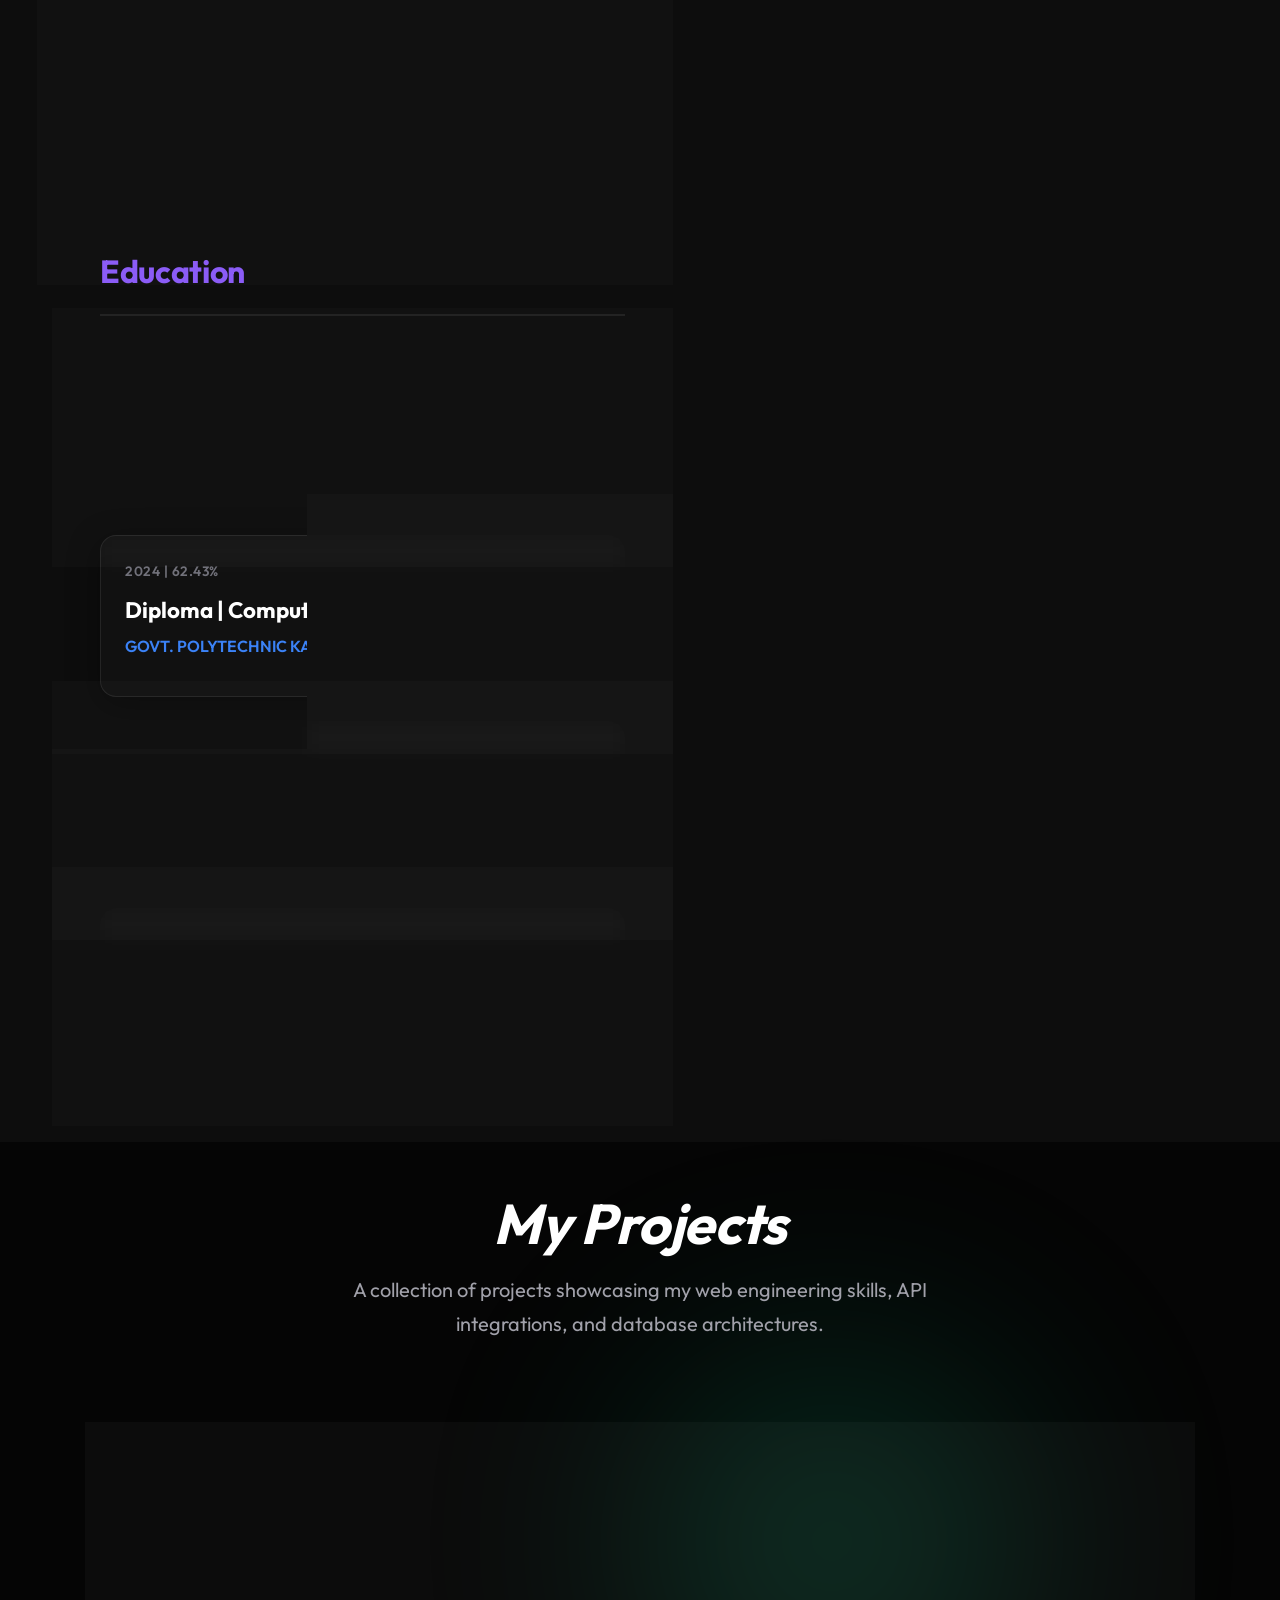
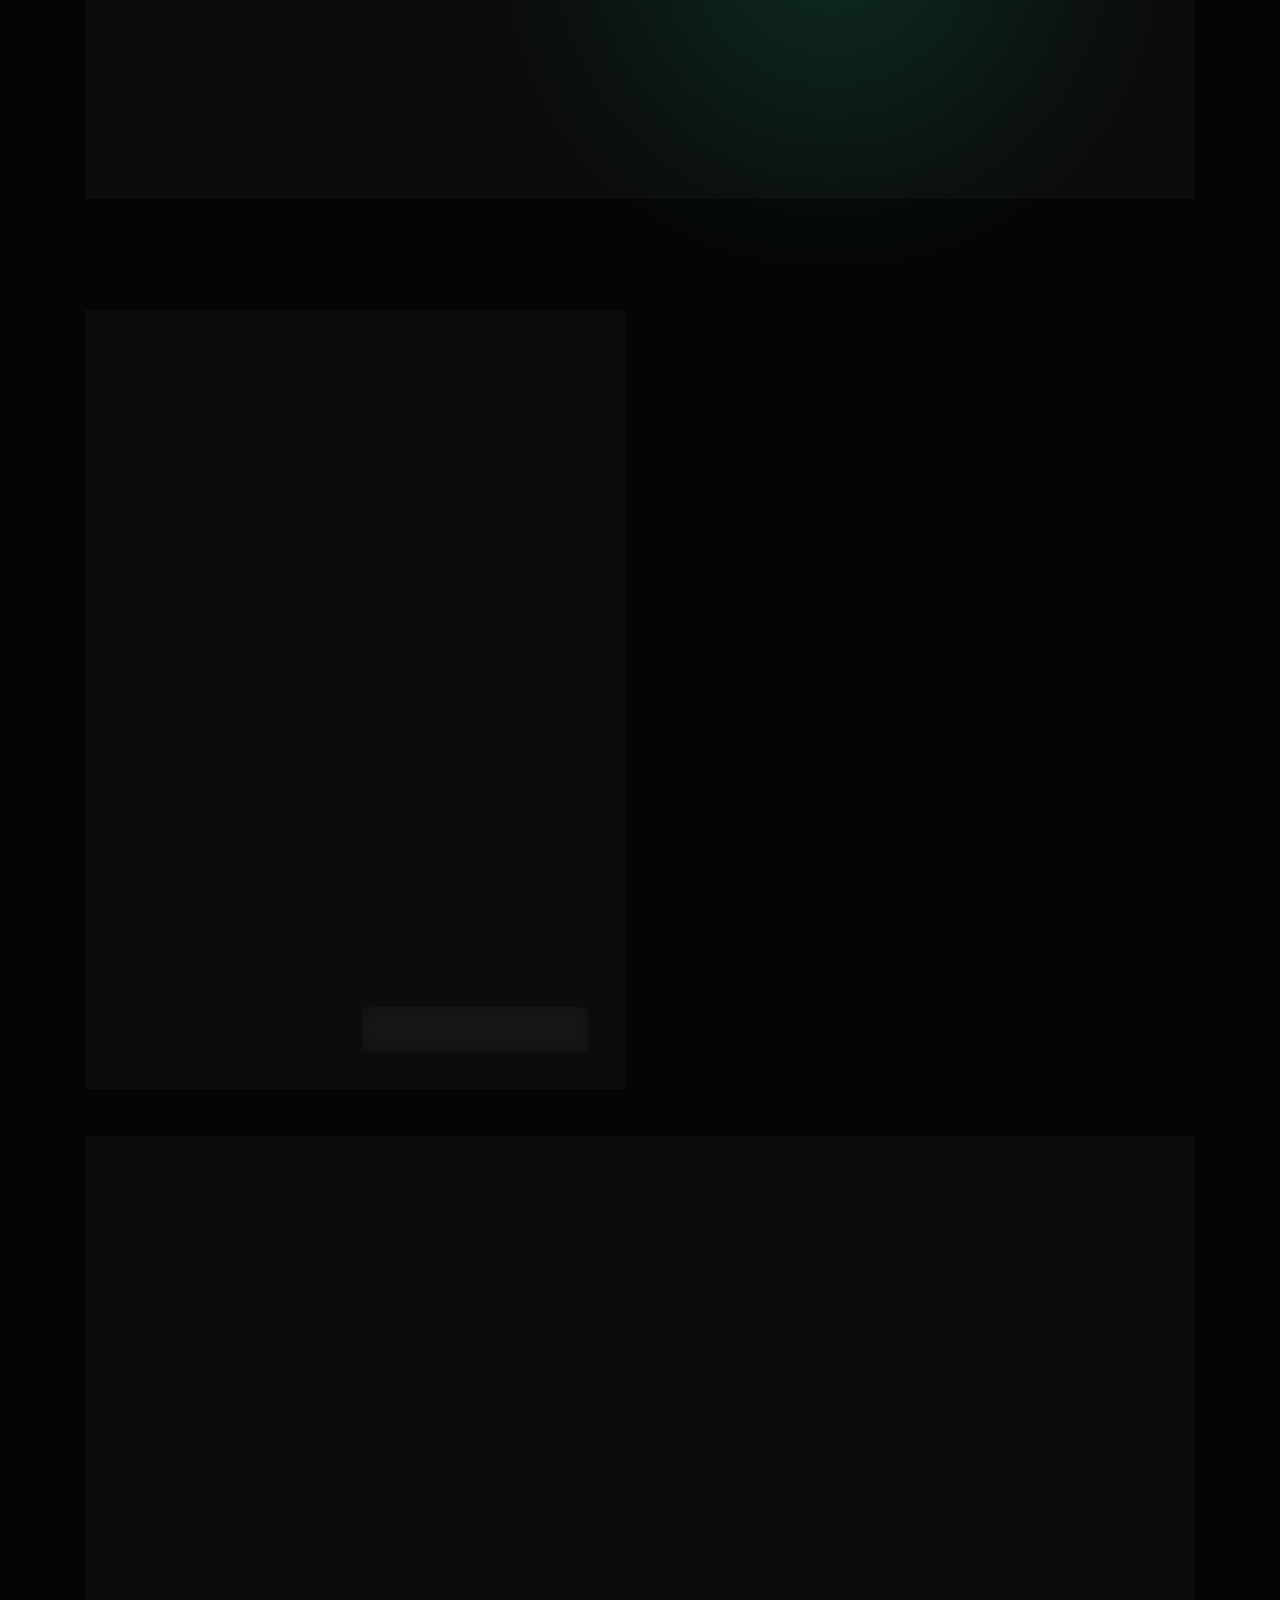
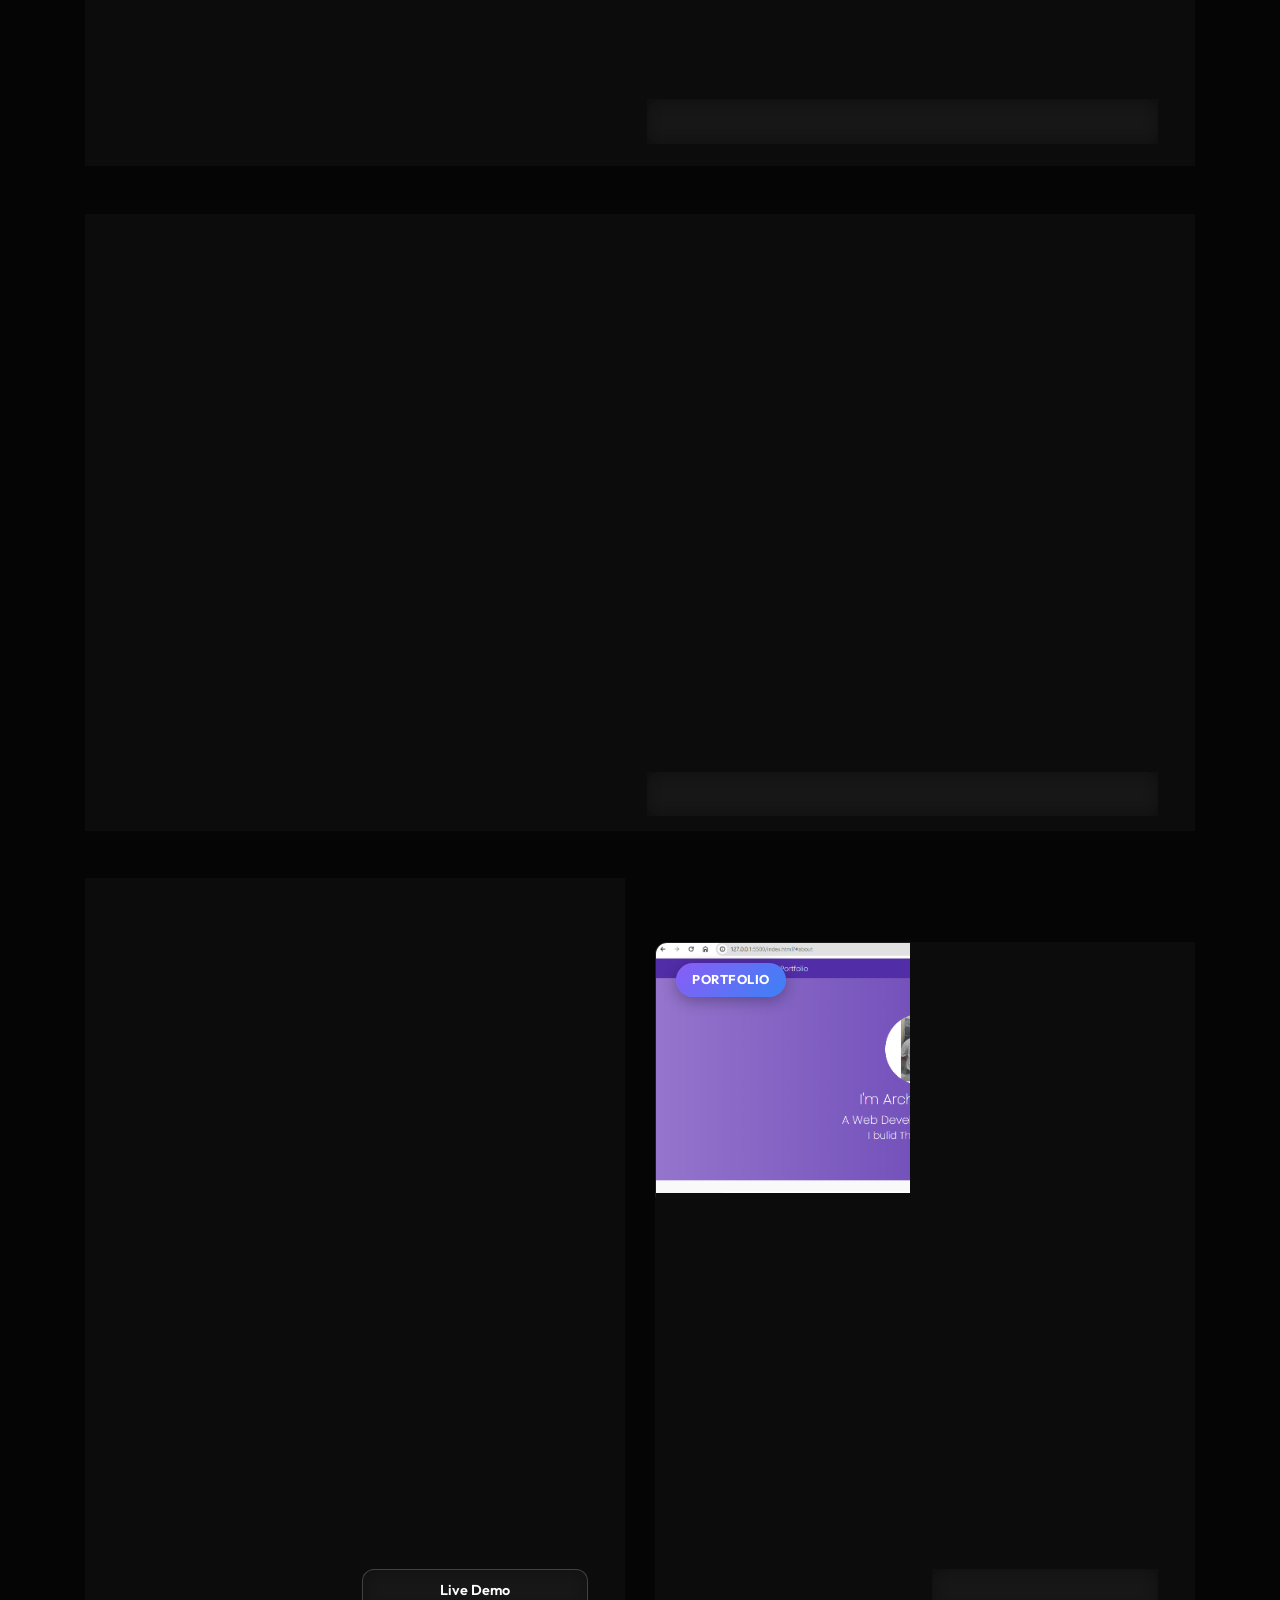
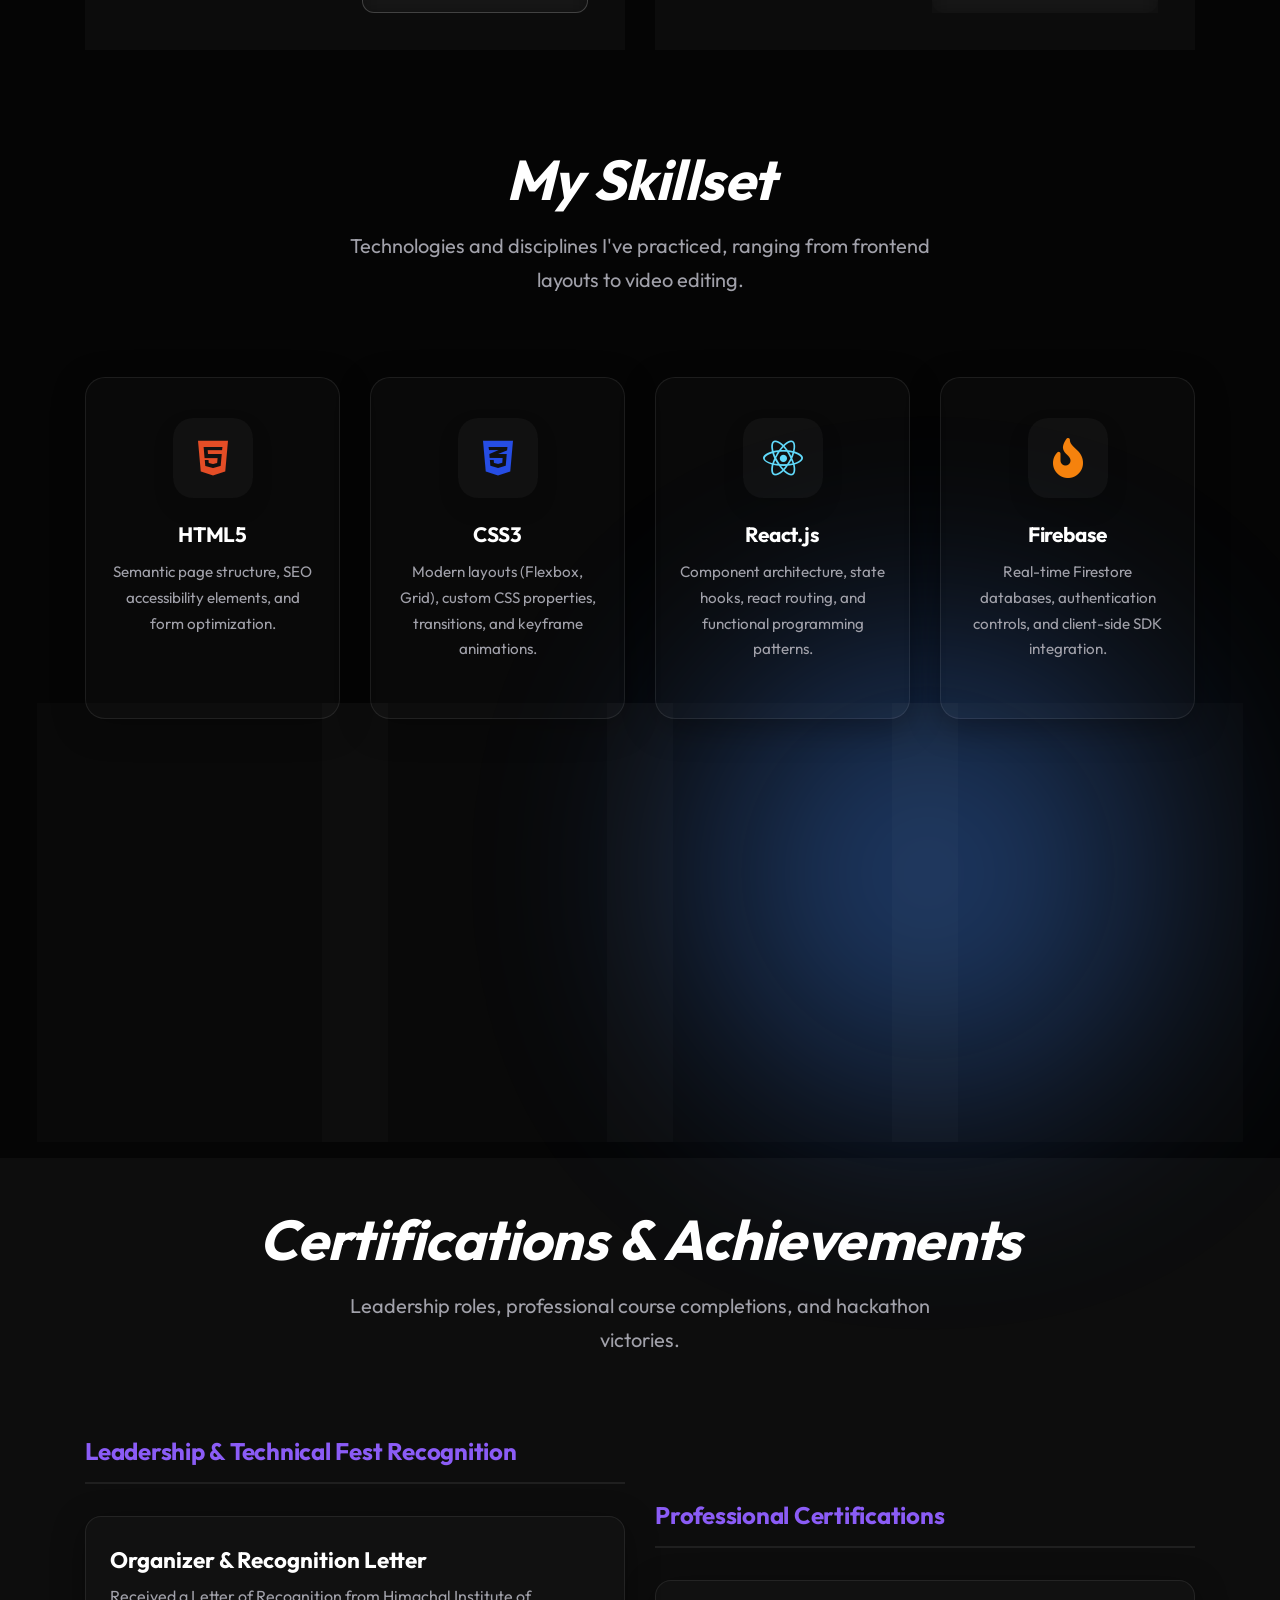
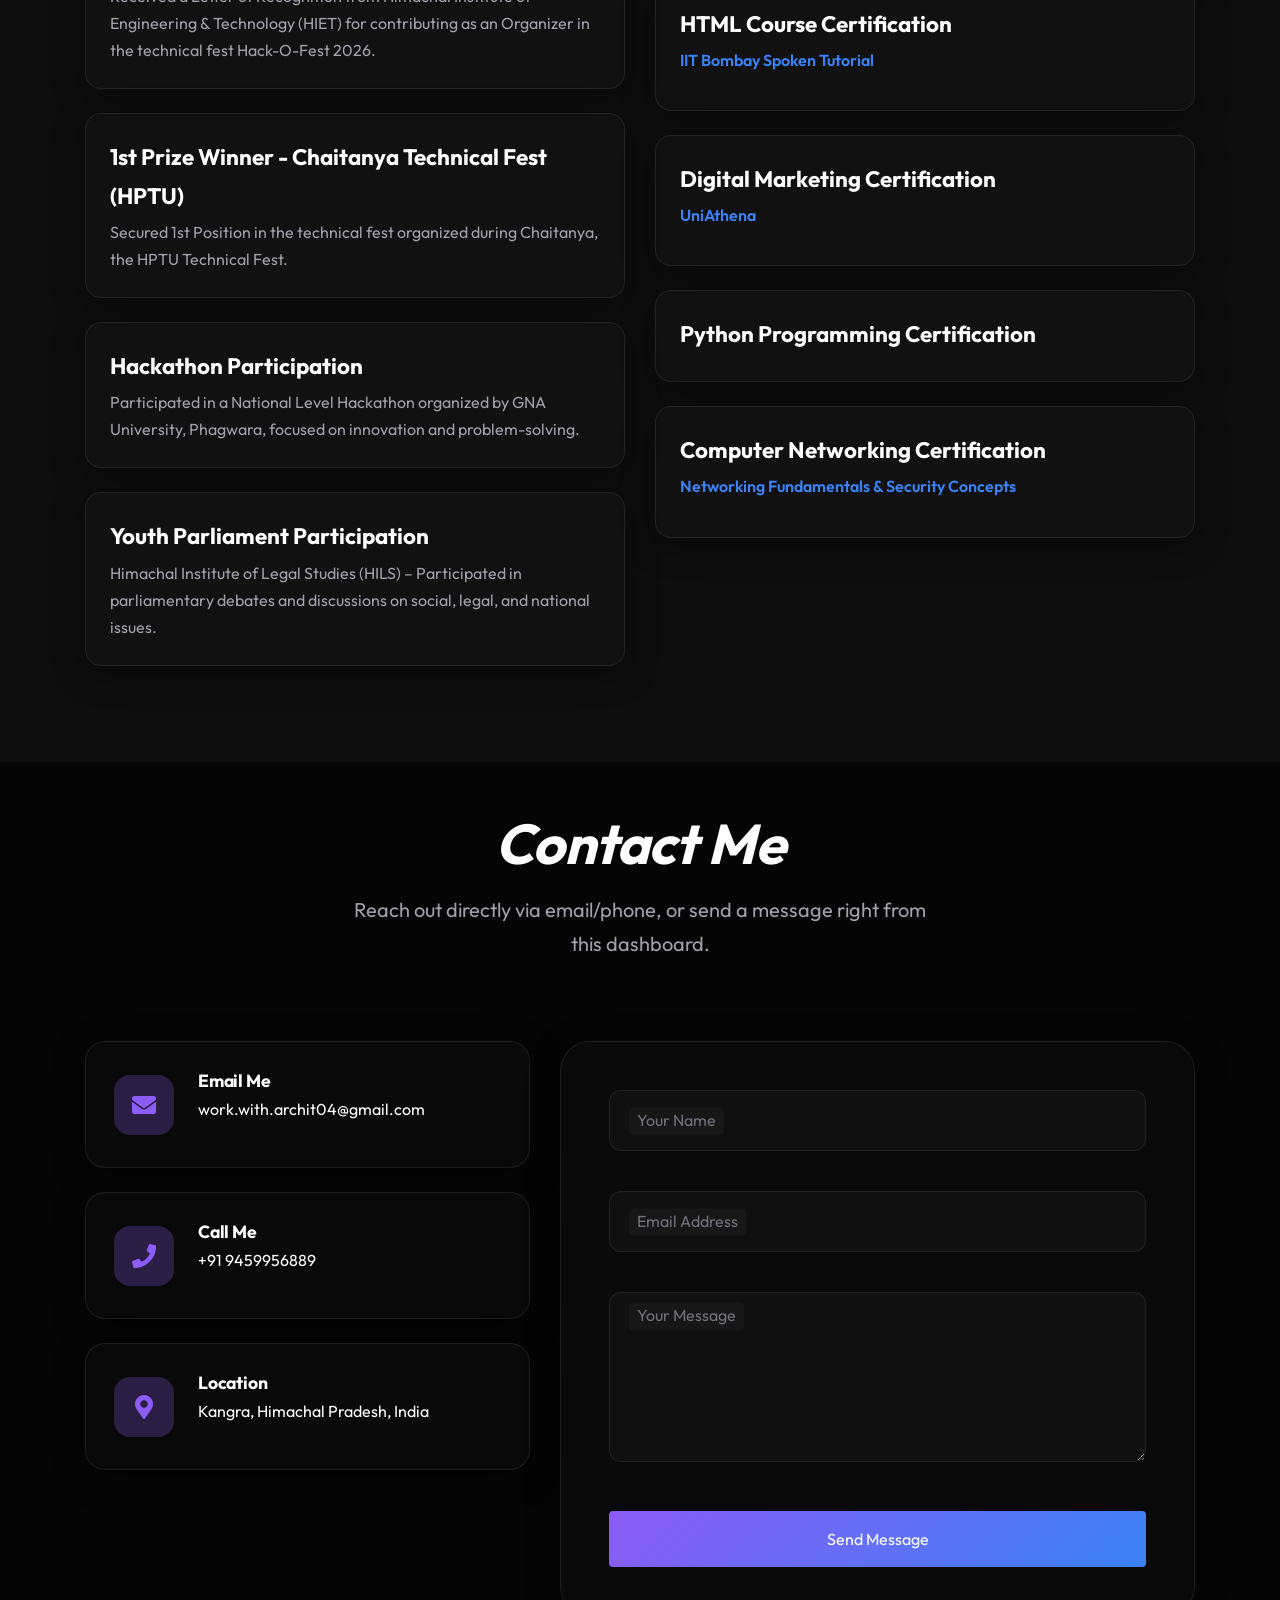
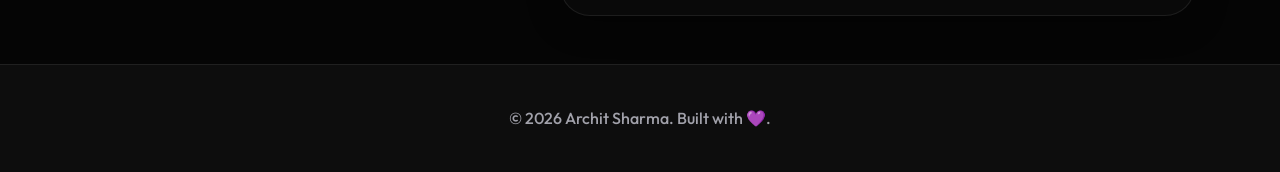
==== commit a8ce73c2: "Fix HTML structure by closing div tags" ====
--- a/index.html
+++ b/index.html
@@ -203,7 +203,7 @@
               </ul>
             </div>
           </div>
-        </div>
+        
         
           <div class="timeline-item">
             <div class="timeline-date">Duration: 45 Days</div>
@@ -221,6 +221,7 @@
             </div>
           </div>
         </div>
+        </div>
        
          
         <!-- Education -->
@@ -318,7 +319,6 @@
               <span class="project-badge-top">Featured Project</span>
               <img src="Assets/HIET.PNG" alt="Campus Connect Mockup">
             </div>
-</div>
 
             <div class="project-body">
               <div class="project-tags">
@@ -361,7 +361,7 @@
               <span class="project-badge-top">Food App Project</span>
               <img src="Assets/otp1.JPG" alt="The Sunrise Restaurant Dashboard">
             </div>
-</div>
+
 
             <div class="project-body">
               <div class="project-tags">
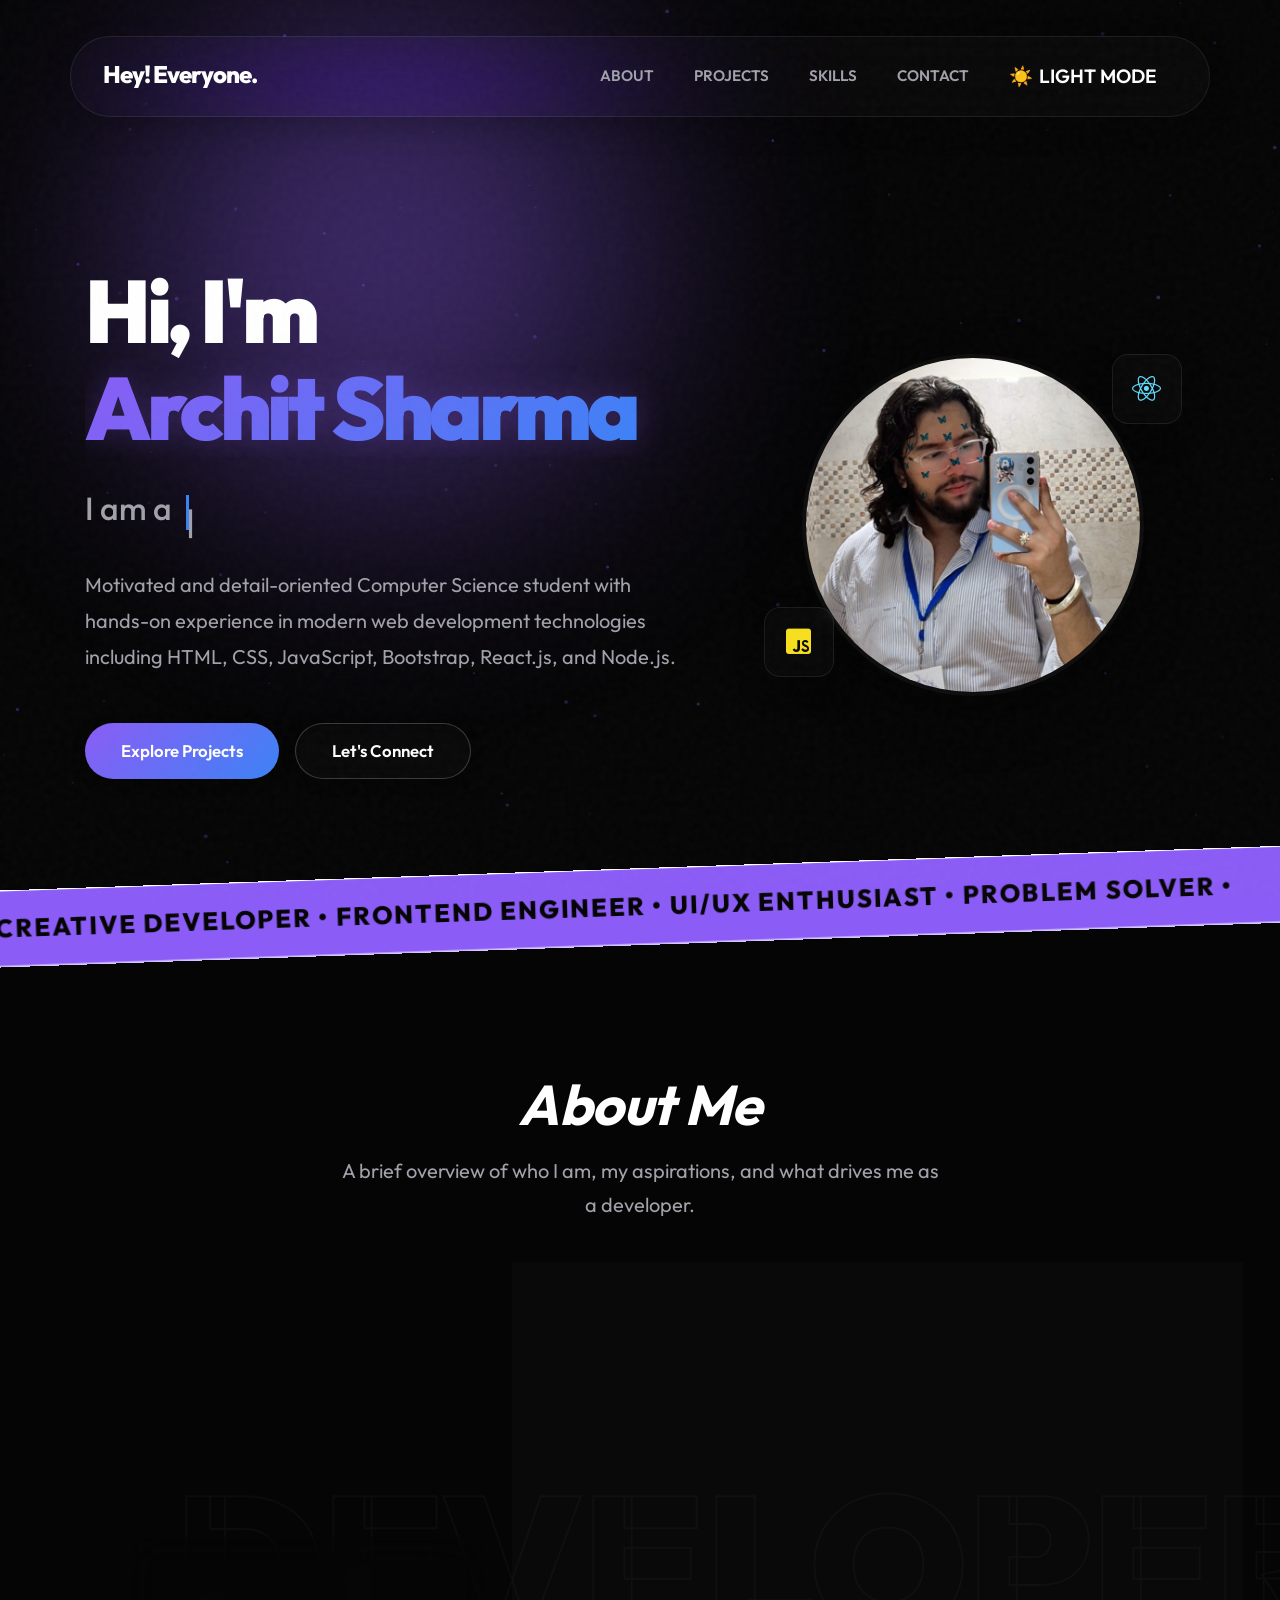
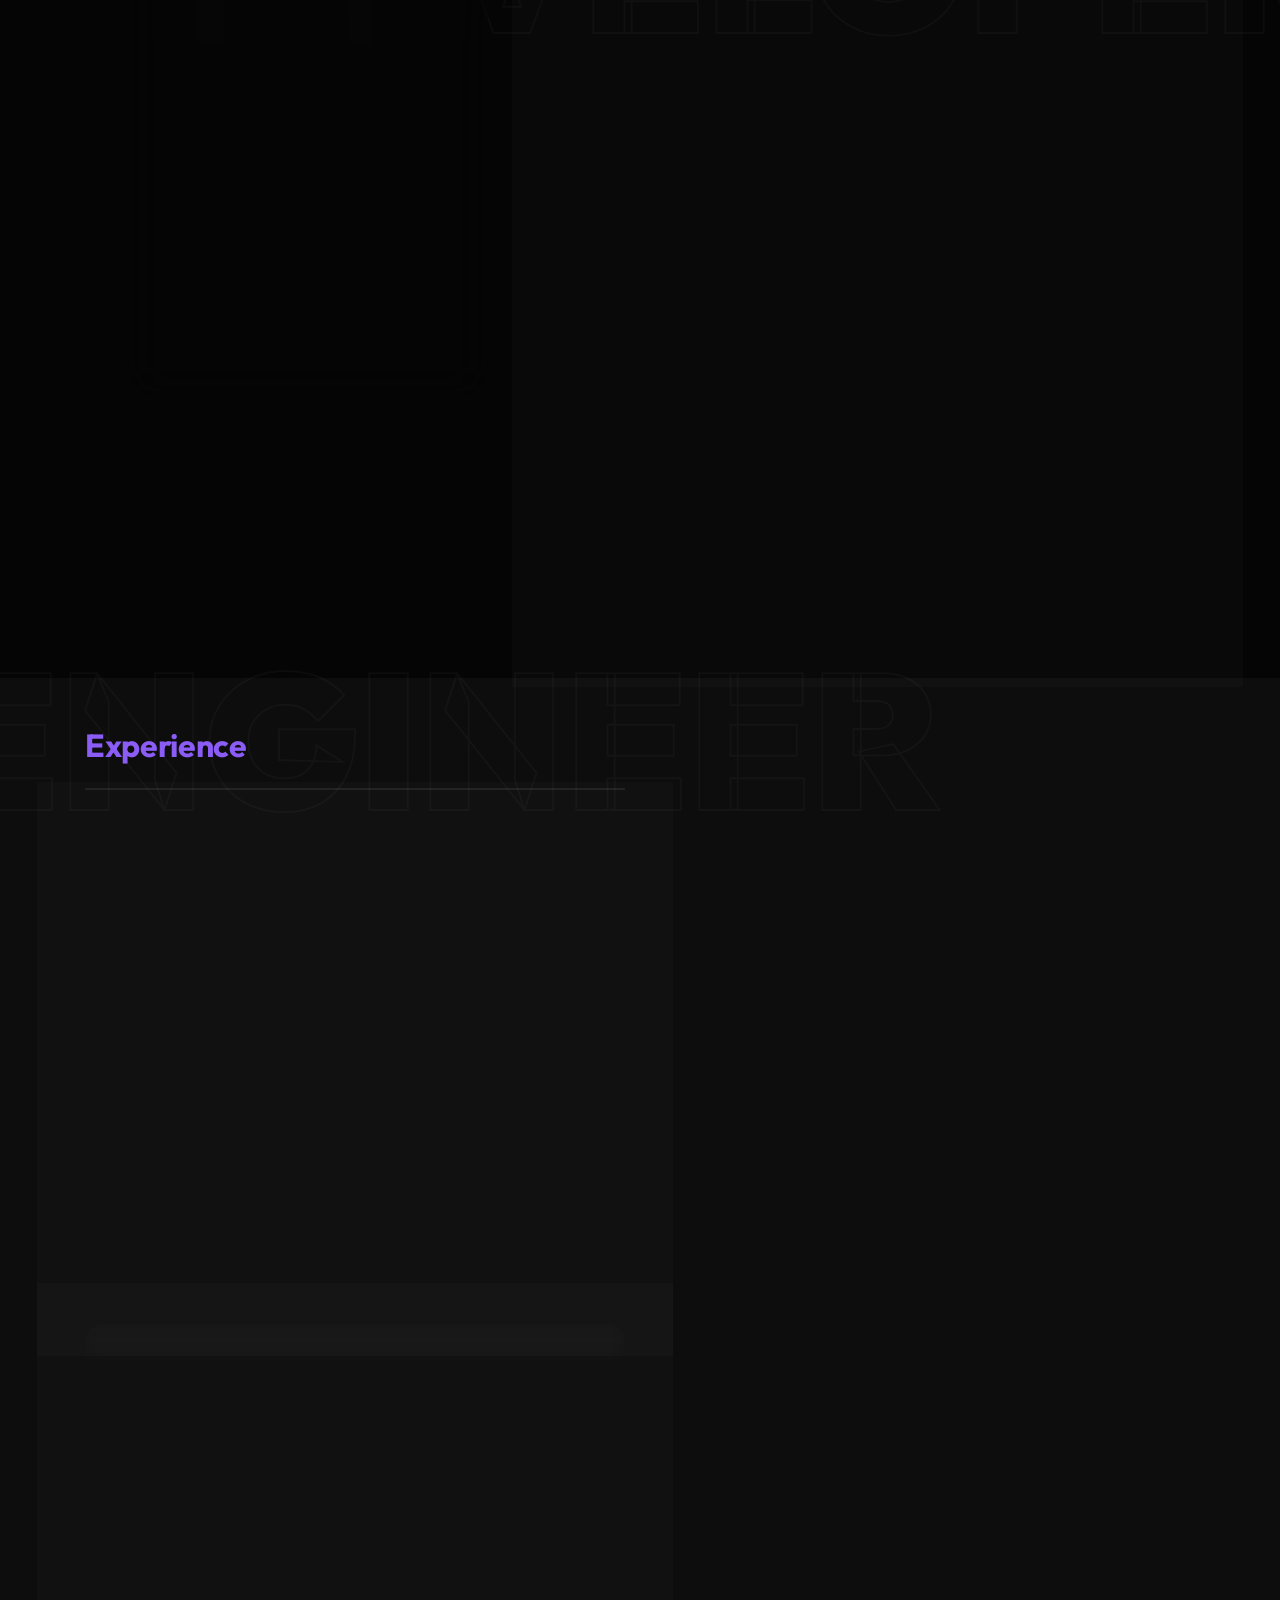
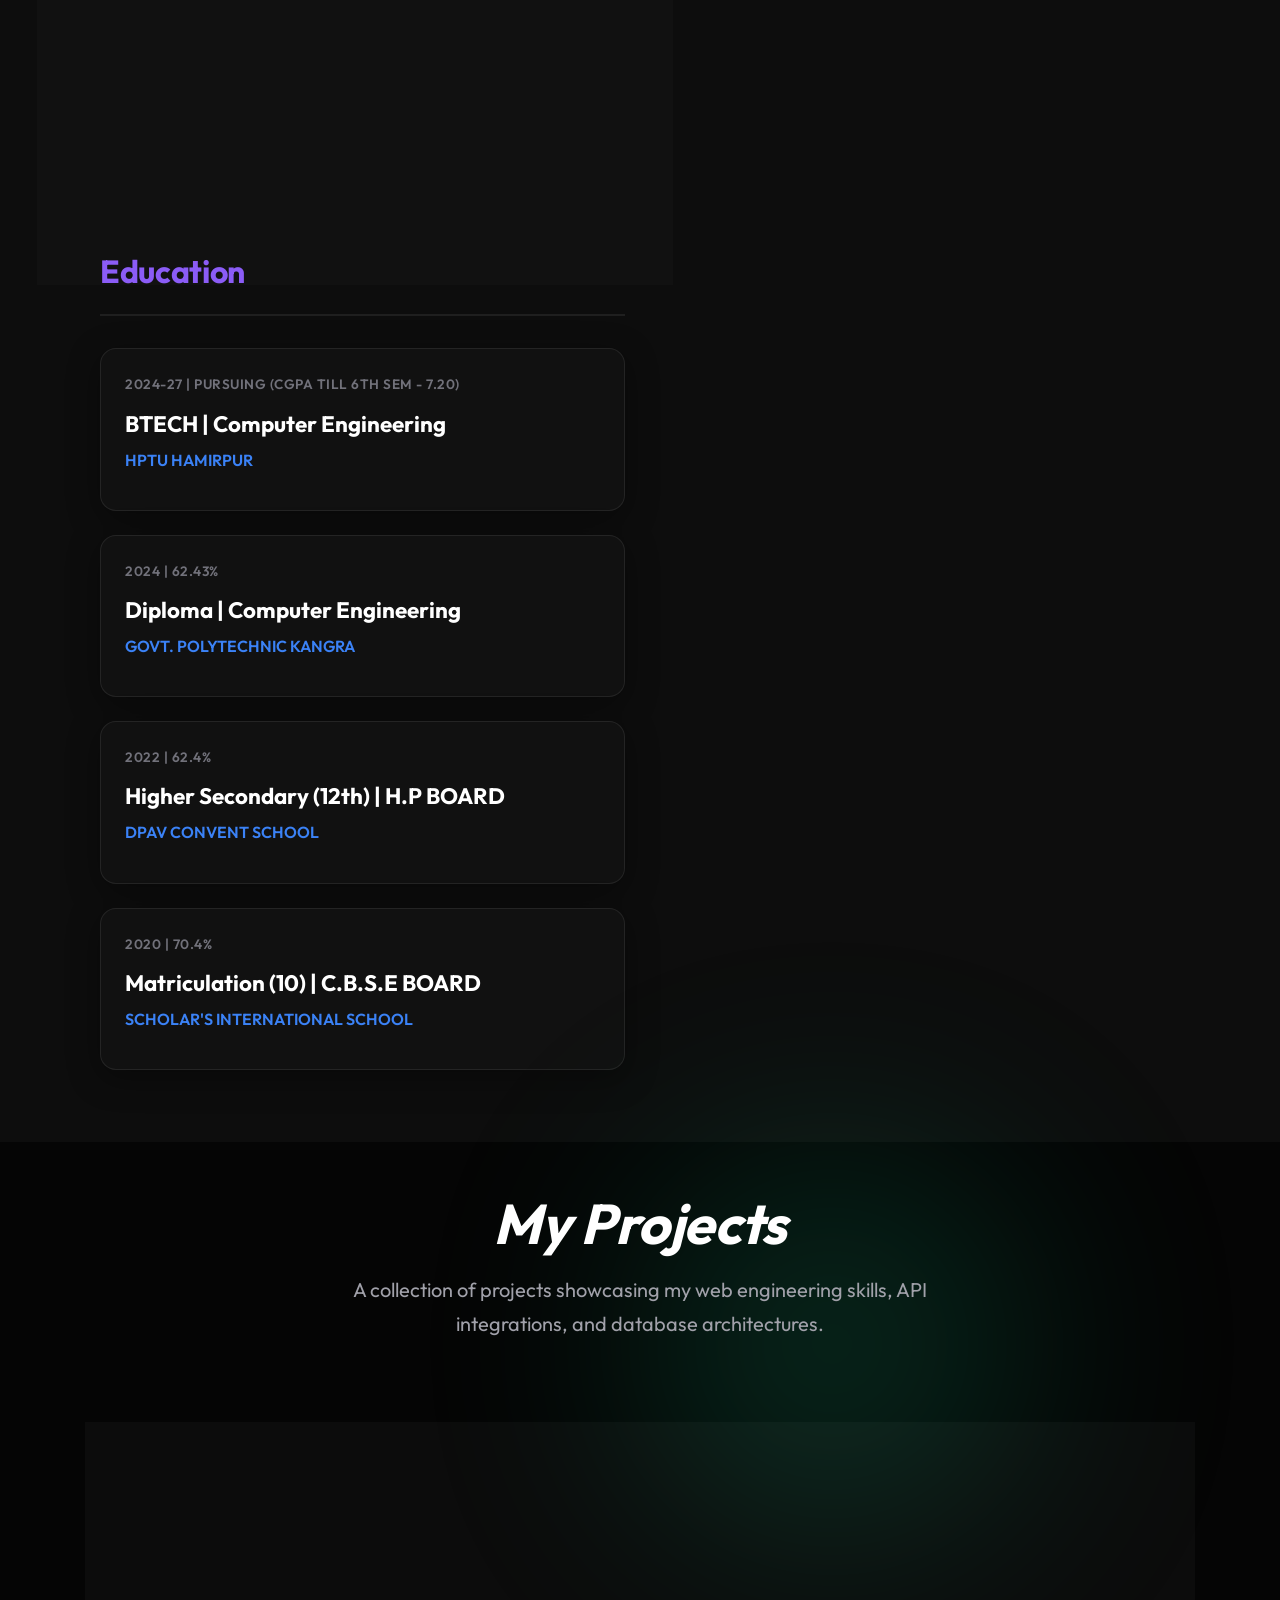
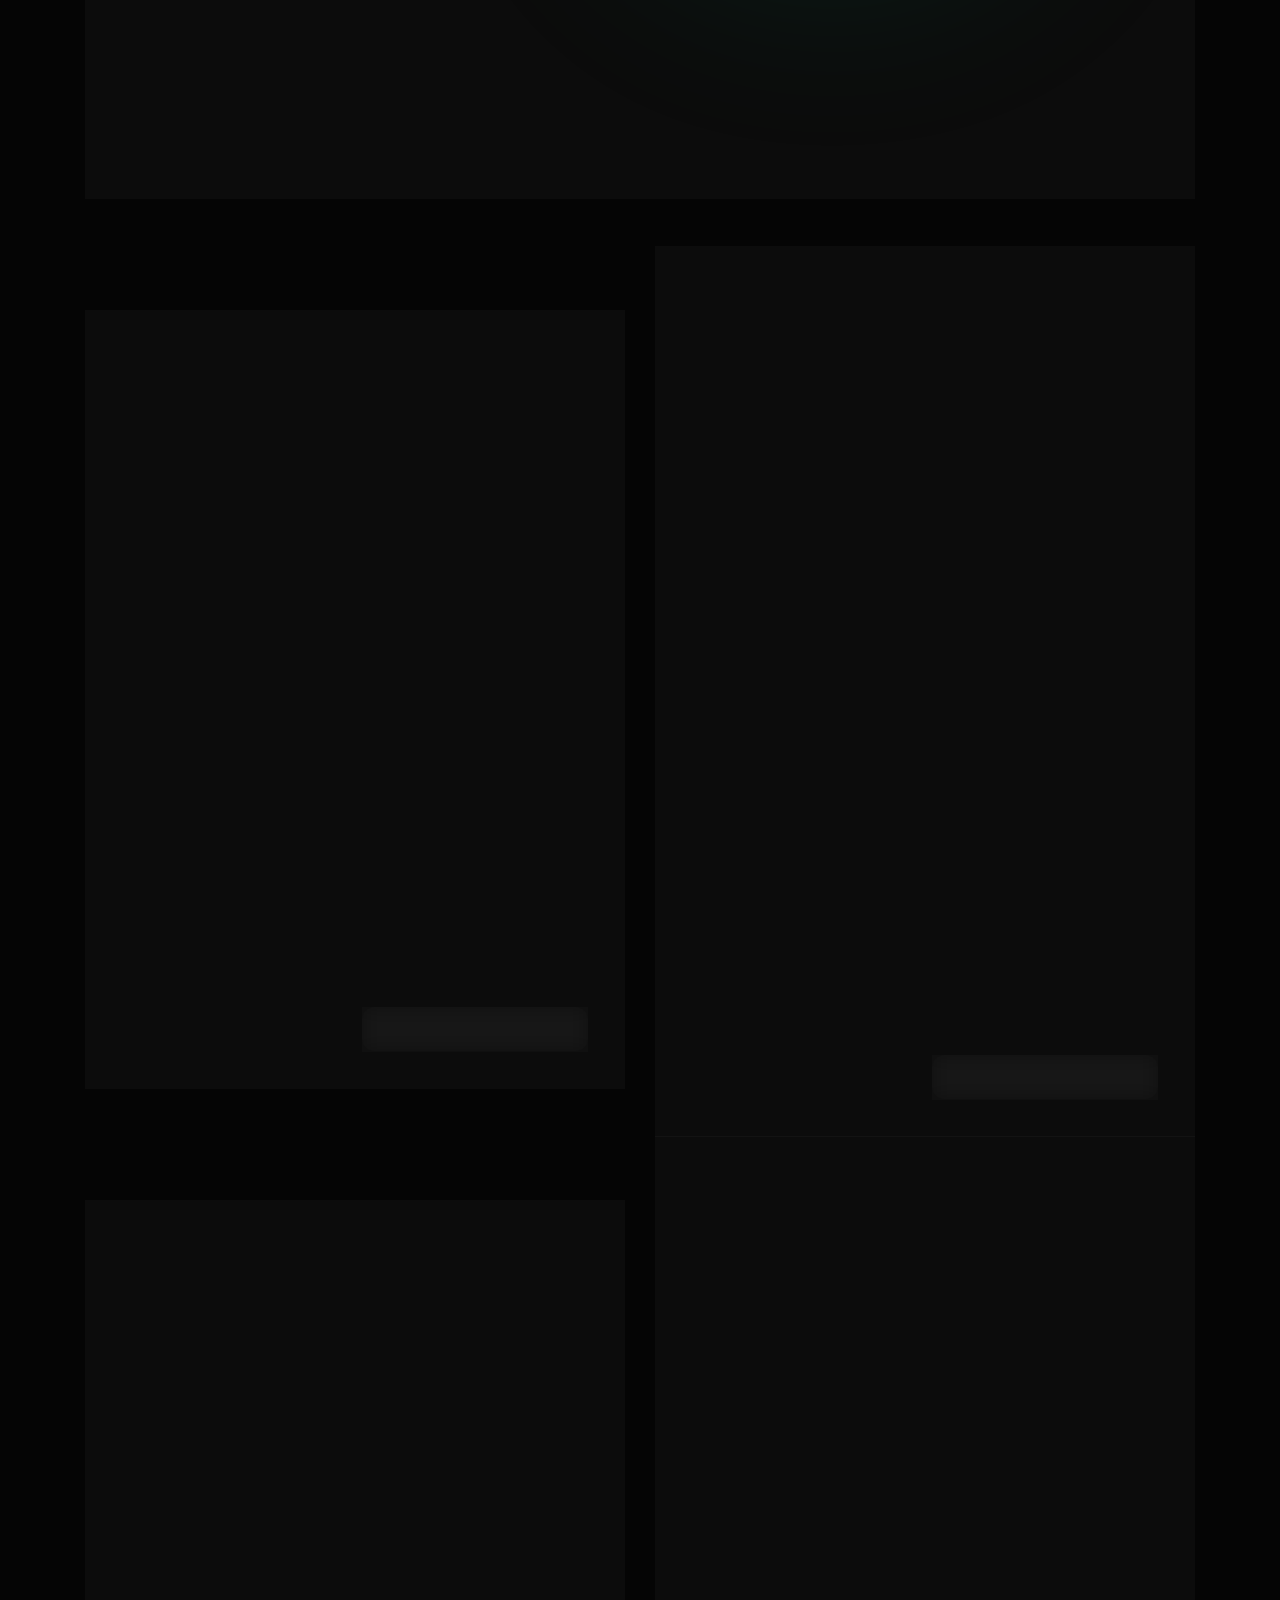
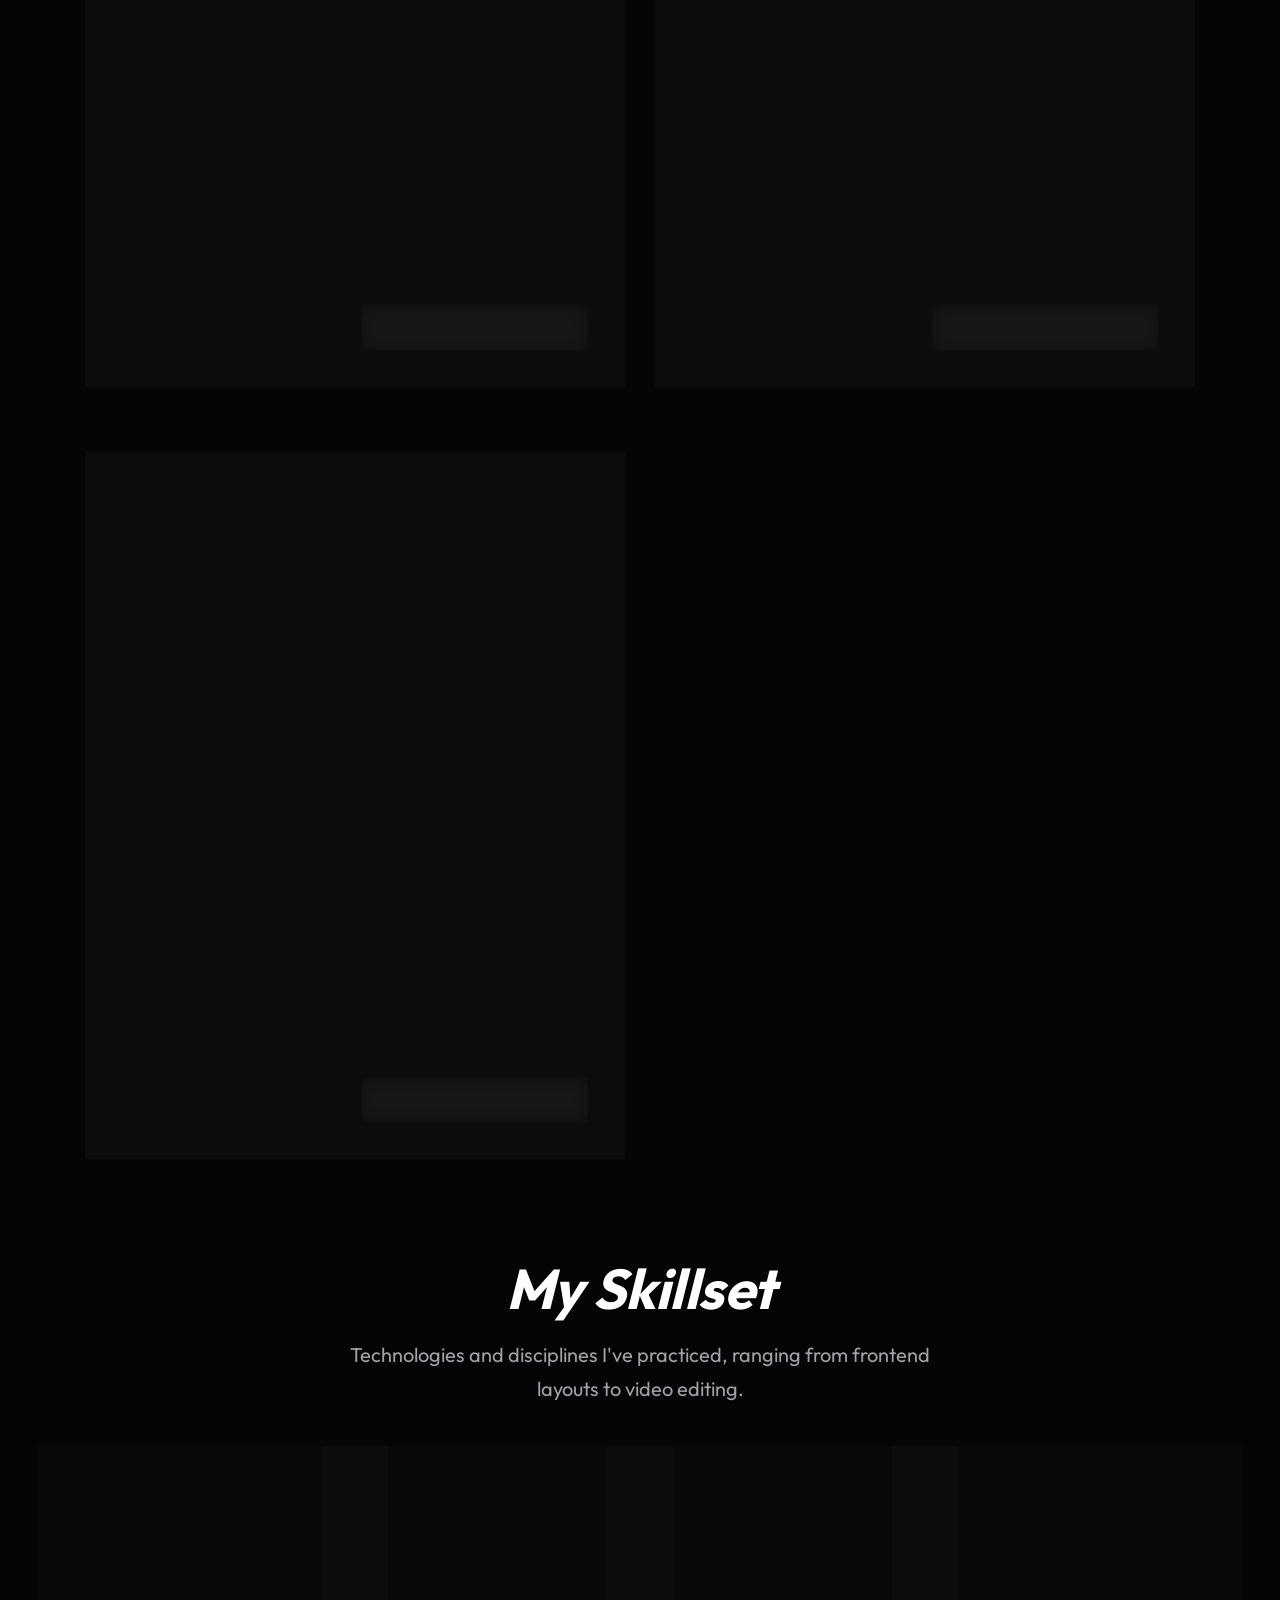
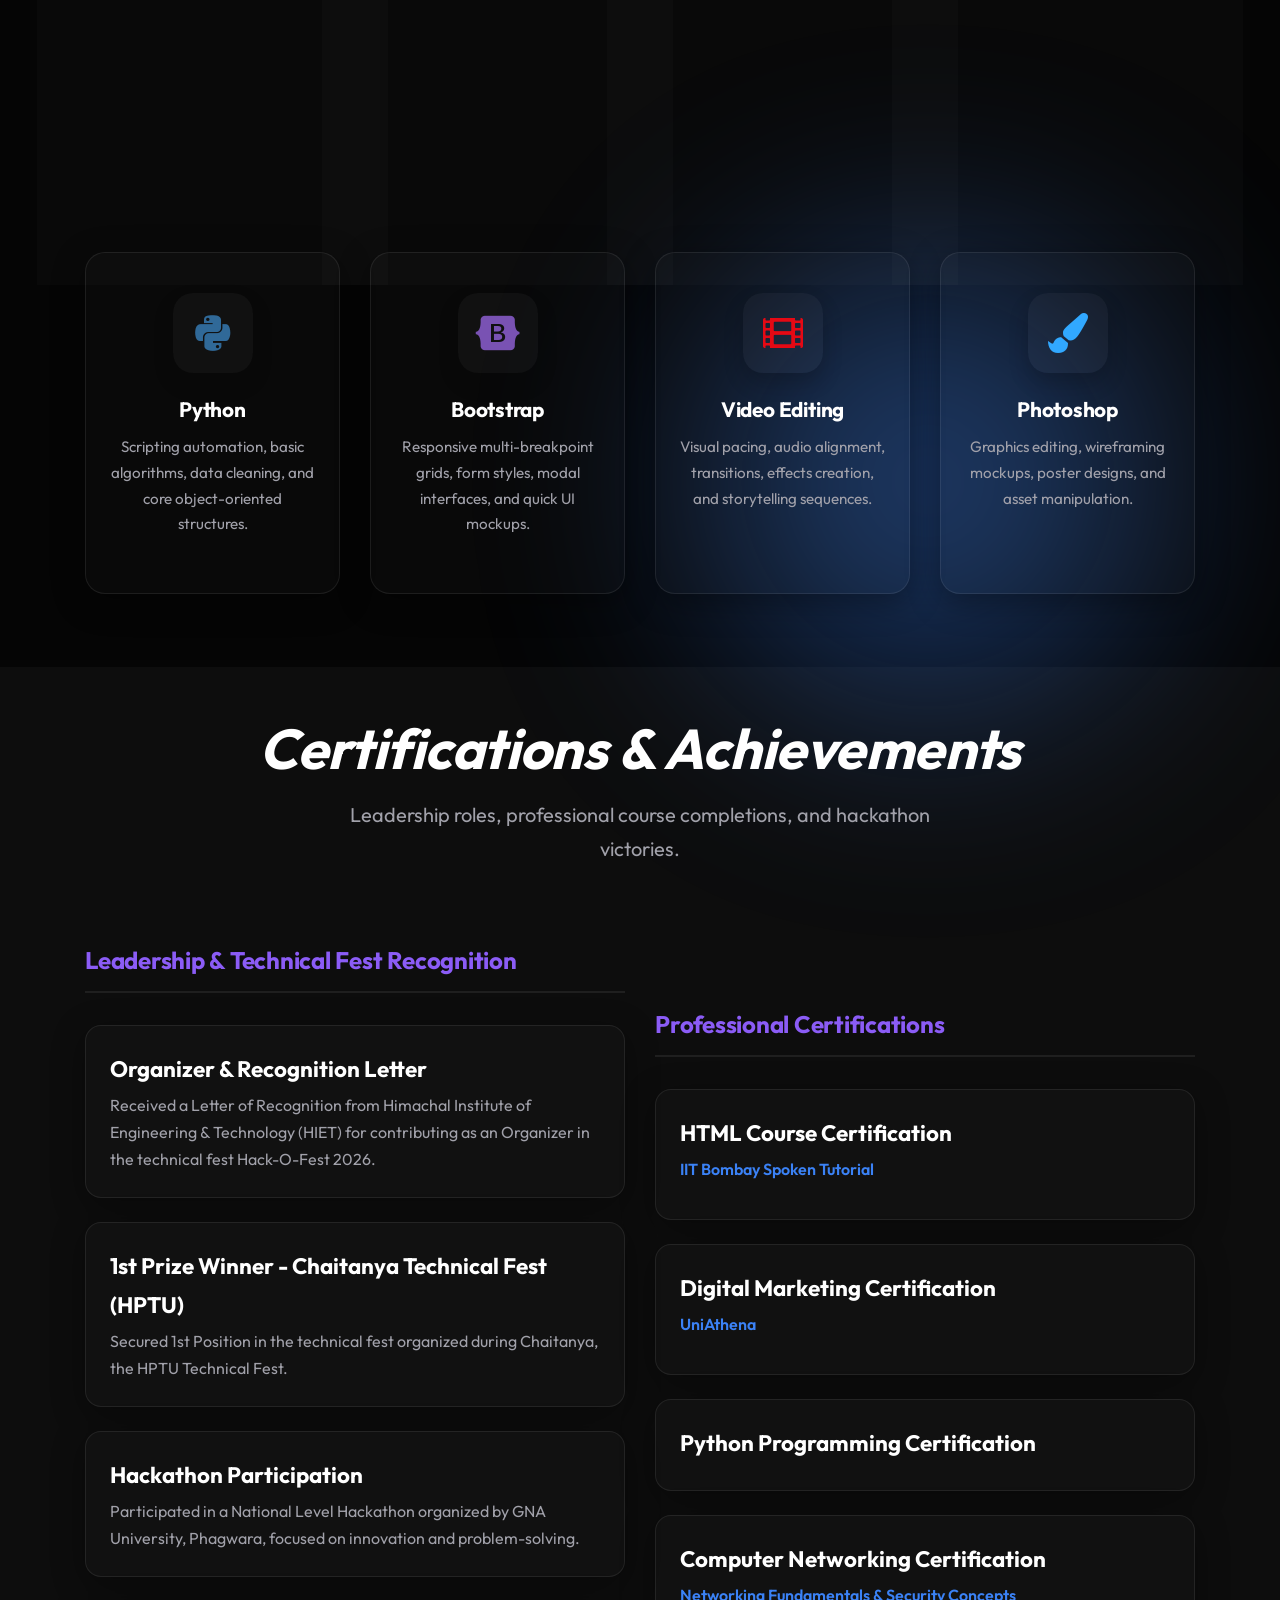
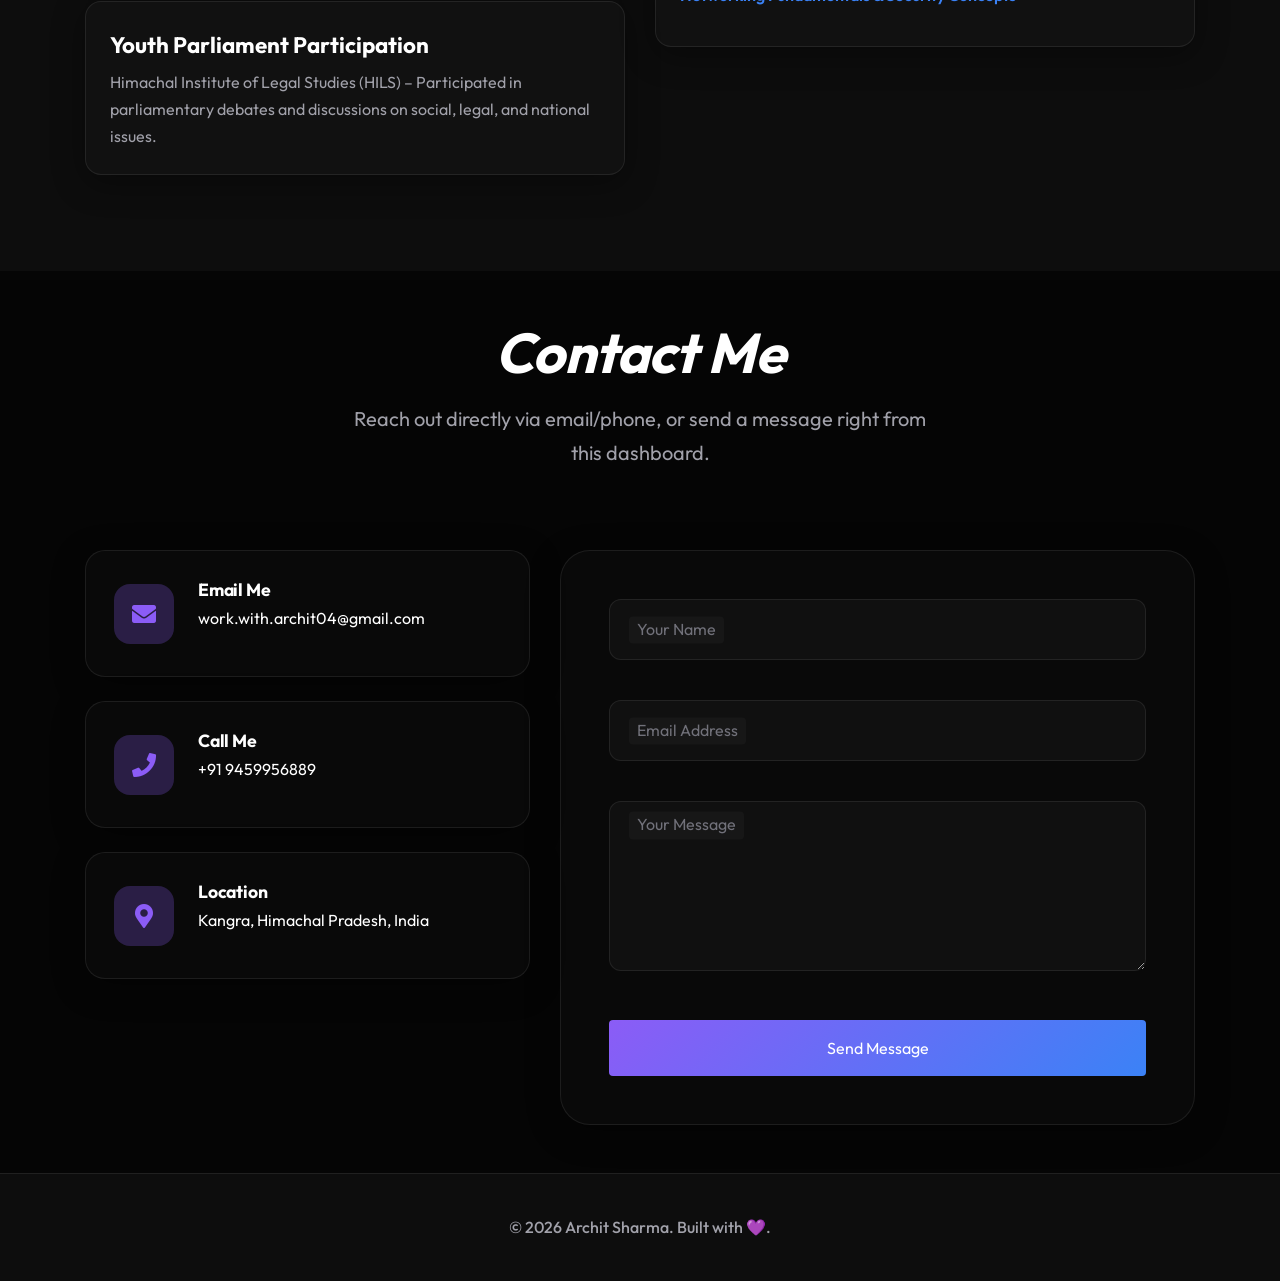
==== commit b54198ce: "Update index.html" ====
--- a/index.html
+++ b/index.html
@@ -313,8 +313,8 @@
         </div>
 
         <!-- Project: Campus Connect -->
-        <div class="col-lg-12 mb-5 reveal">
-          <div class="project-card glass-panel campus-project">
+       <div class="col-lg-6 col-md-12 mb-5 mb-lg-0 reveal">
+          <div class="project-card glass-panel">
             <div class="project-img-wrapper">
               <span class="project-badge-top">Featured Project</span>
               <img src="Assets/HIET.PNG" alt="Campus Connect Mockup">
@@ -354,9 +354,8 @@
         </div>
         
         <!-- Project 2: The Sunrise Restaurant -->
-
-<div class="col-lg-12 mb-5 reveal">
-          <div class="project-card glass-panel campus-project">
+<div class="col-lg-6 col-md-12 mb-5 mb-lg-0 reveal">
+          <div class="project-card glass-panel">
             <div class="project-img-wrapper">
               <span class="project-badge-top">Food App Project</span>
               <img src="Assets/otp1.JPG" alt="The Sunrise Restaurant Dashboard">
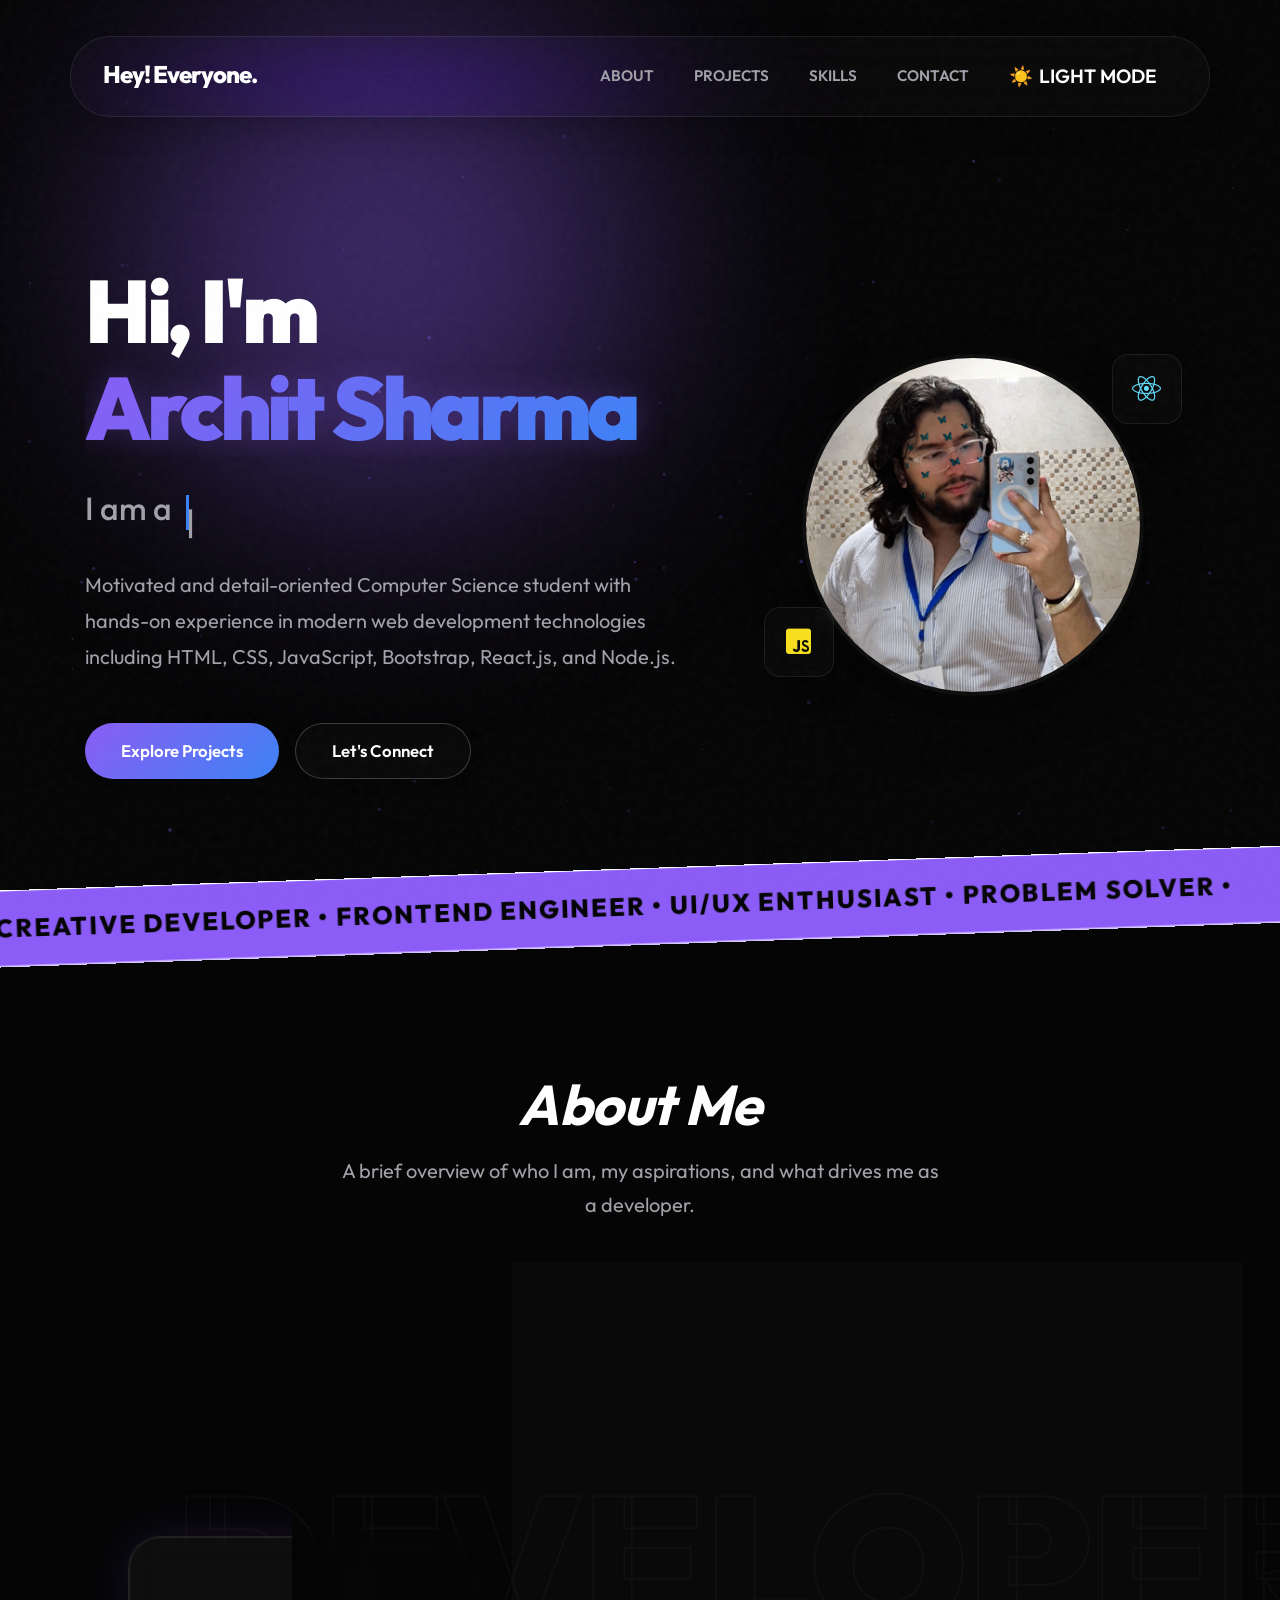
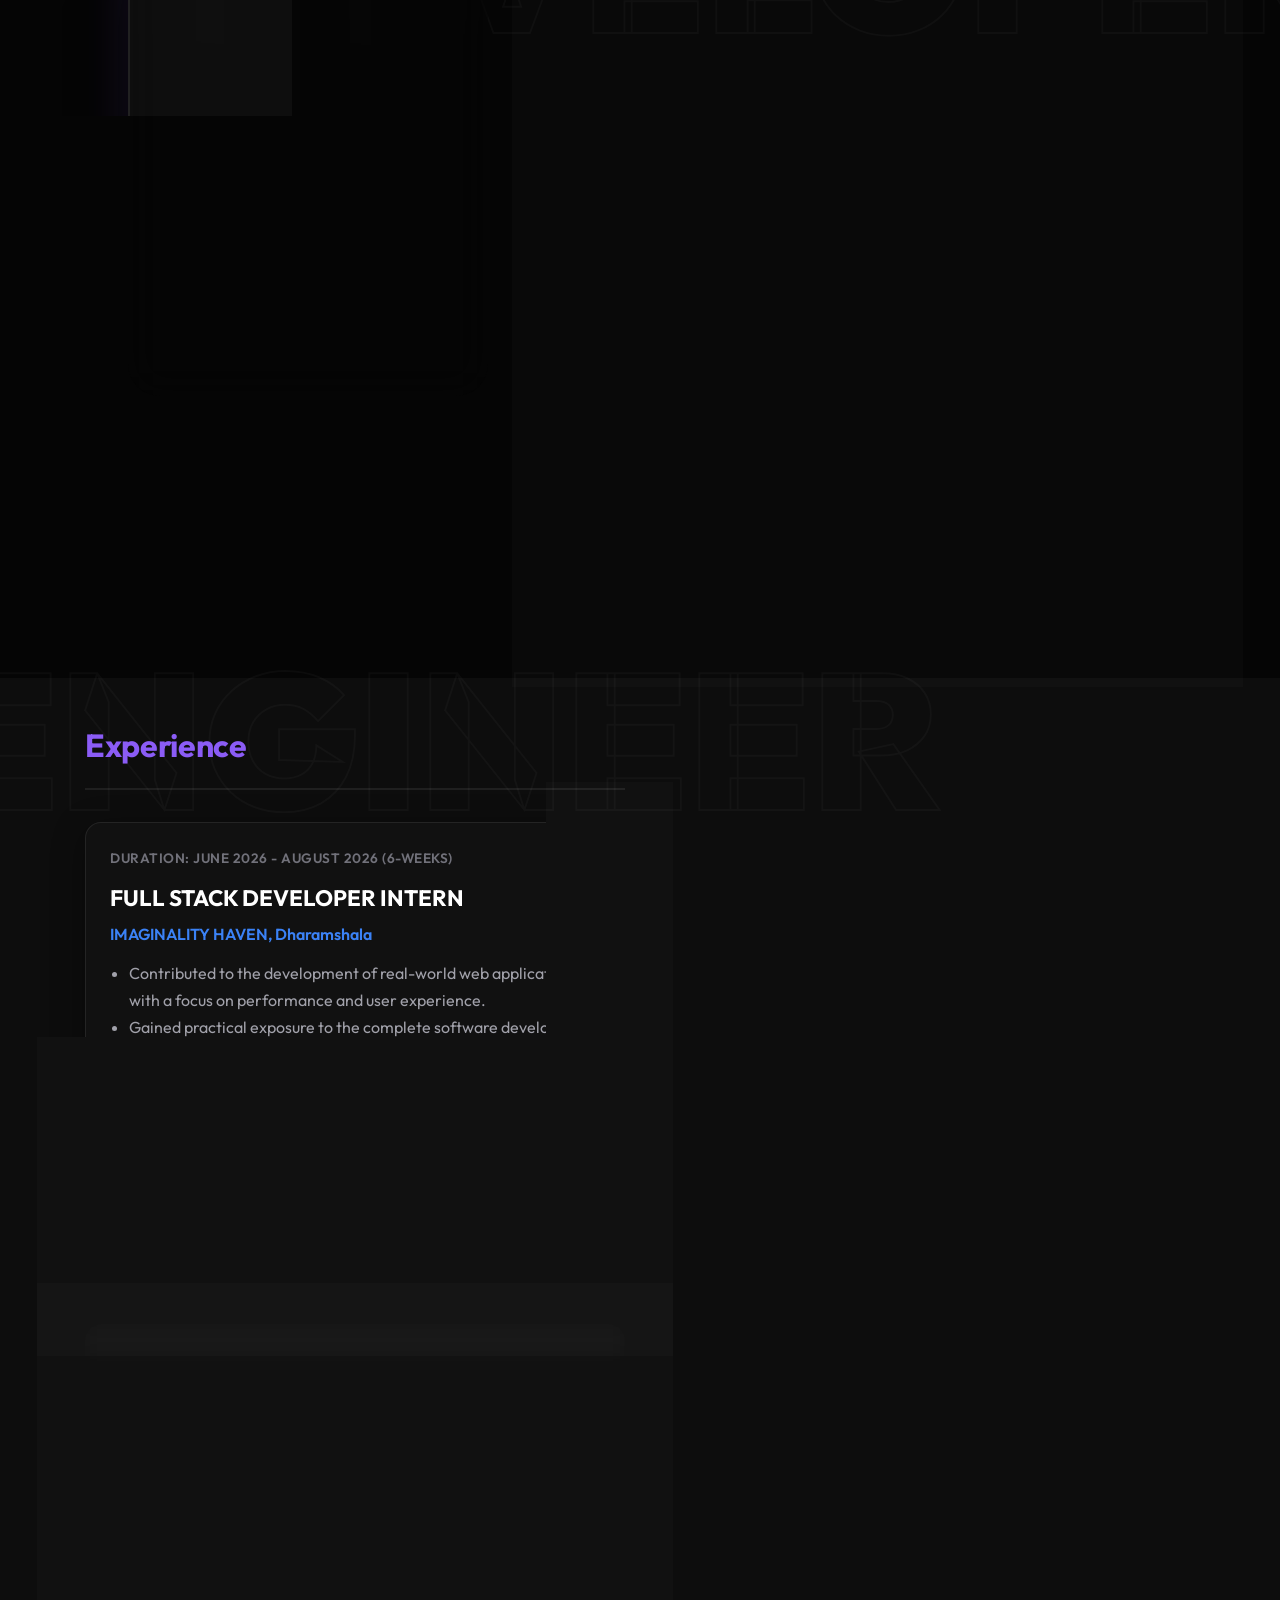
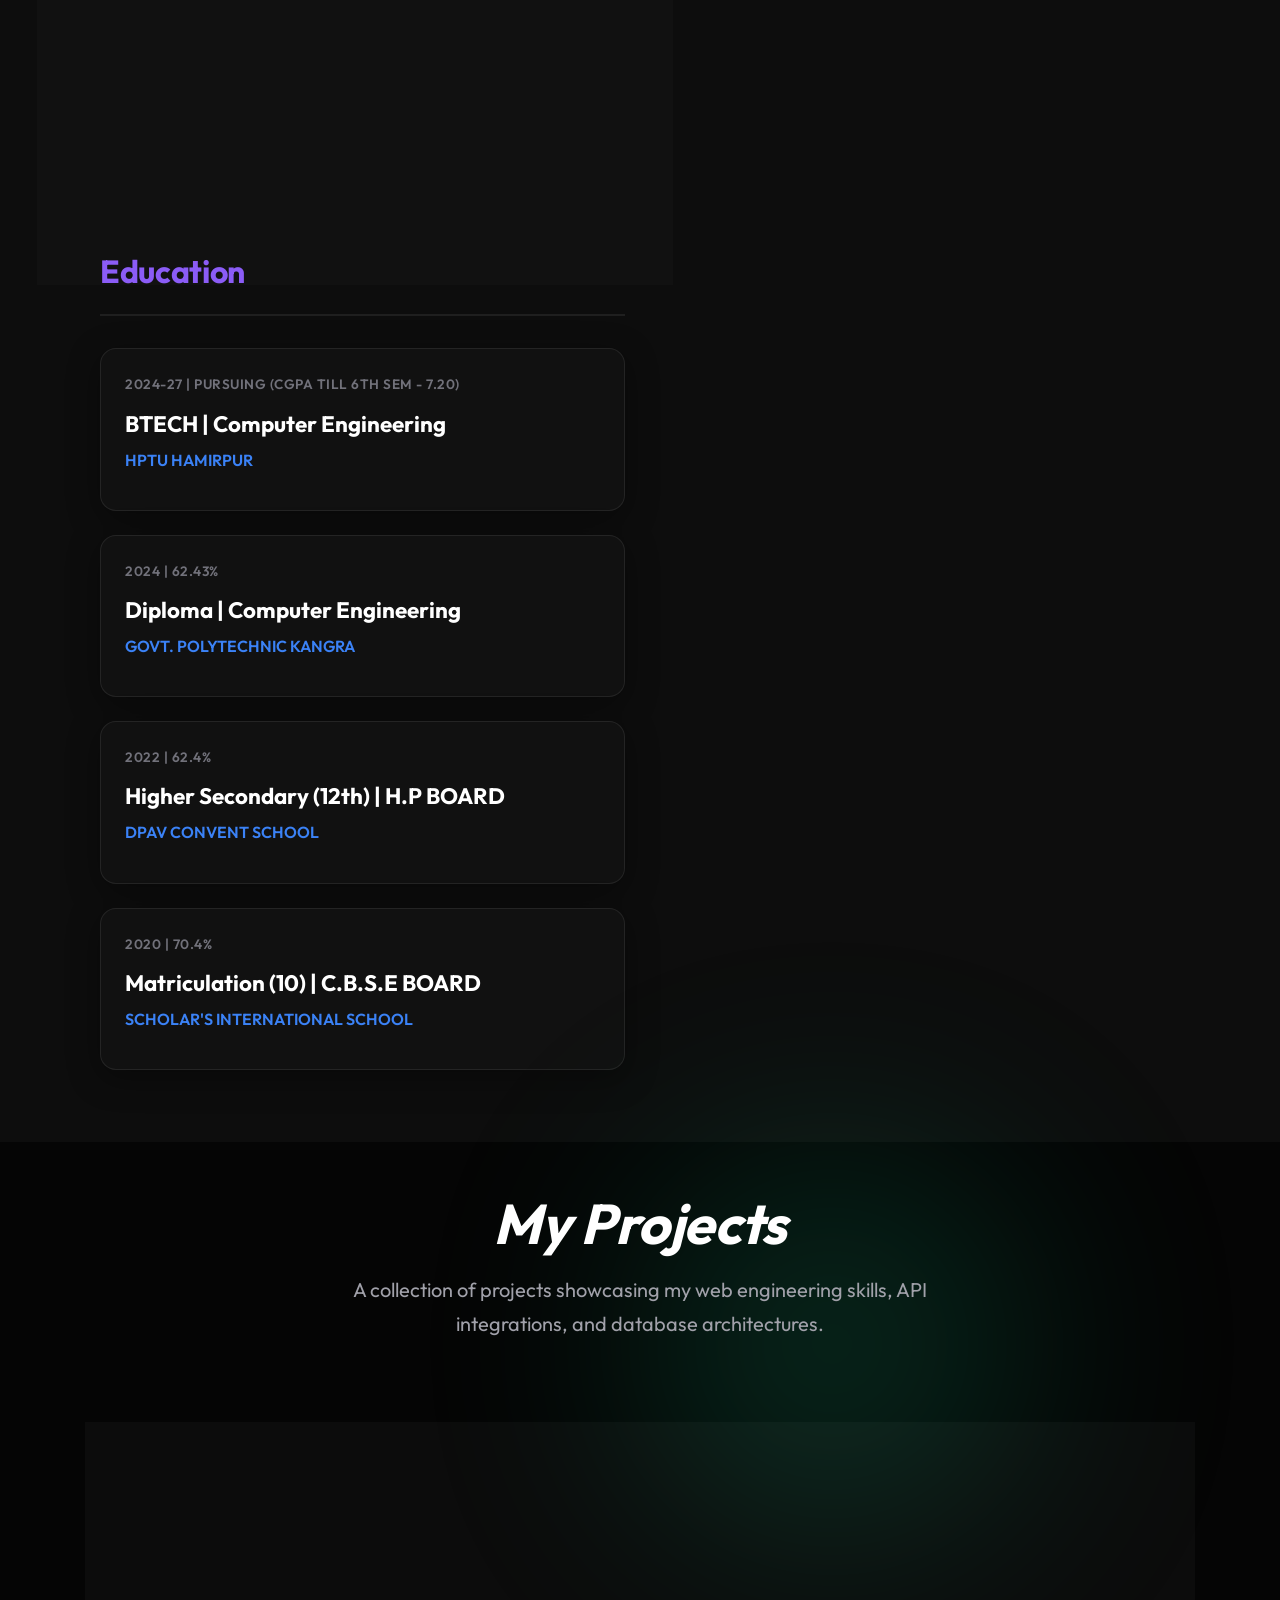
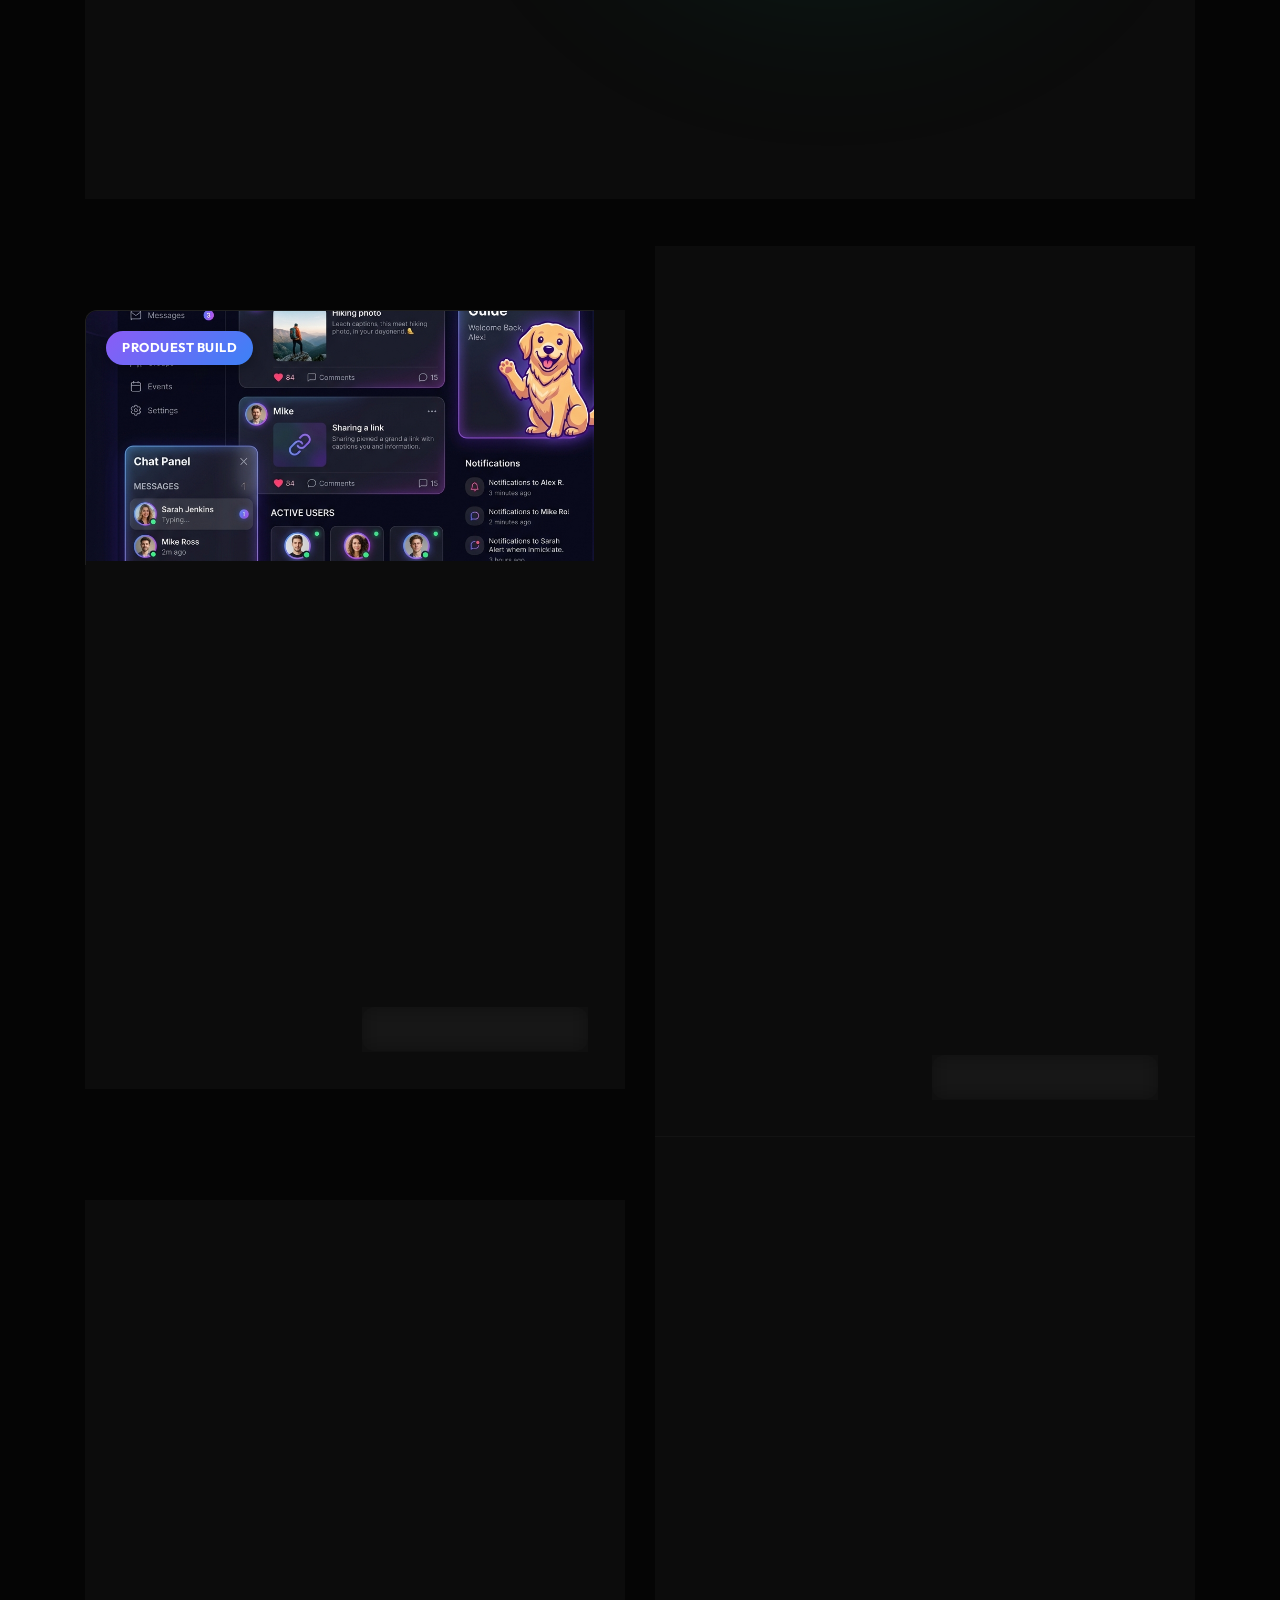
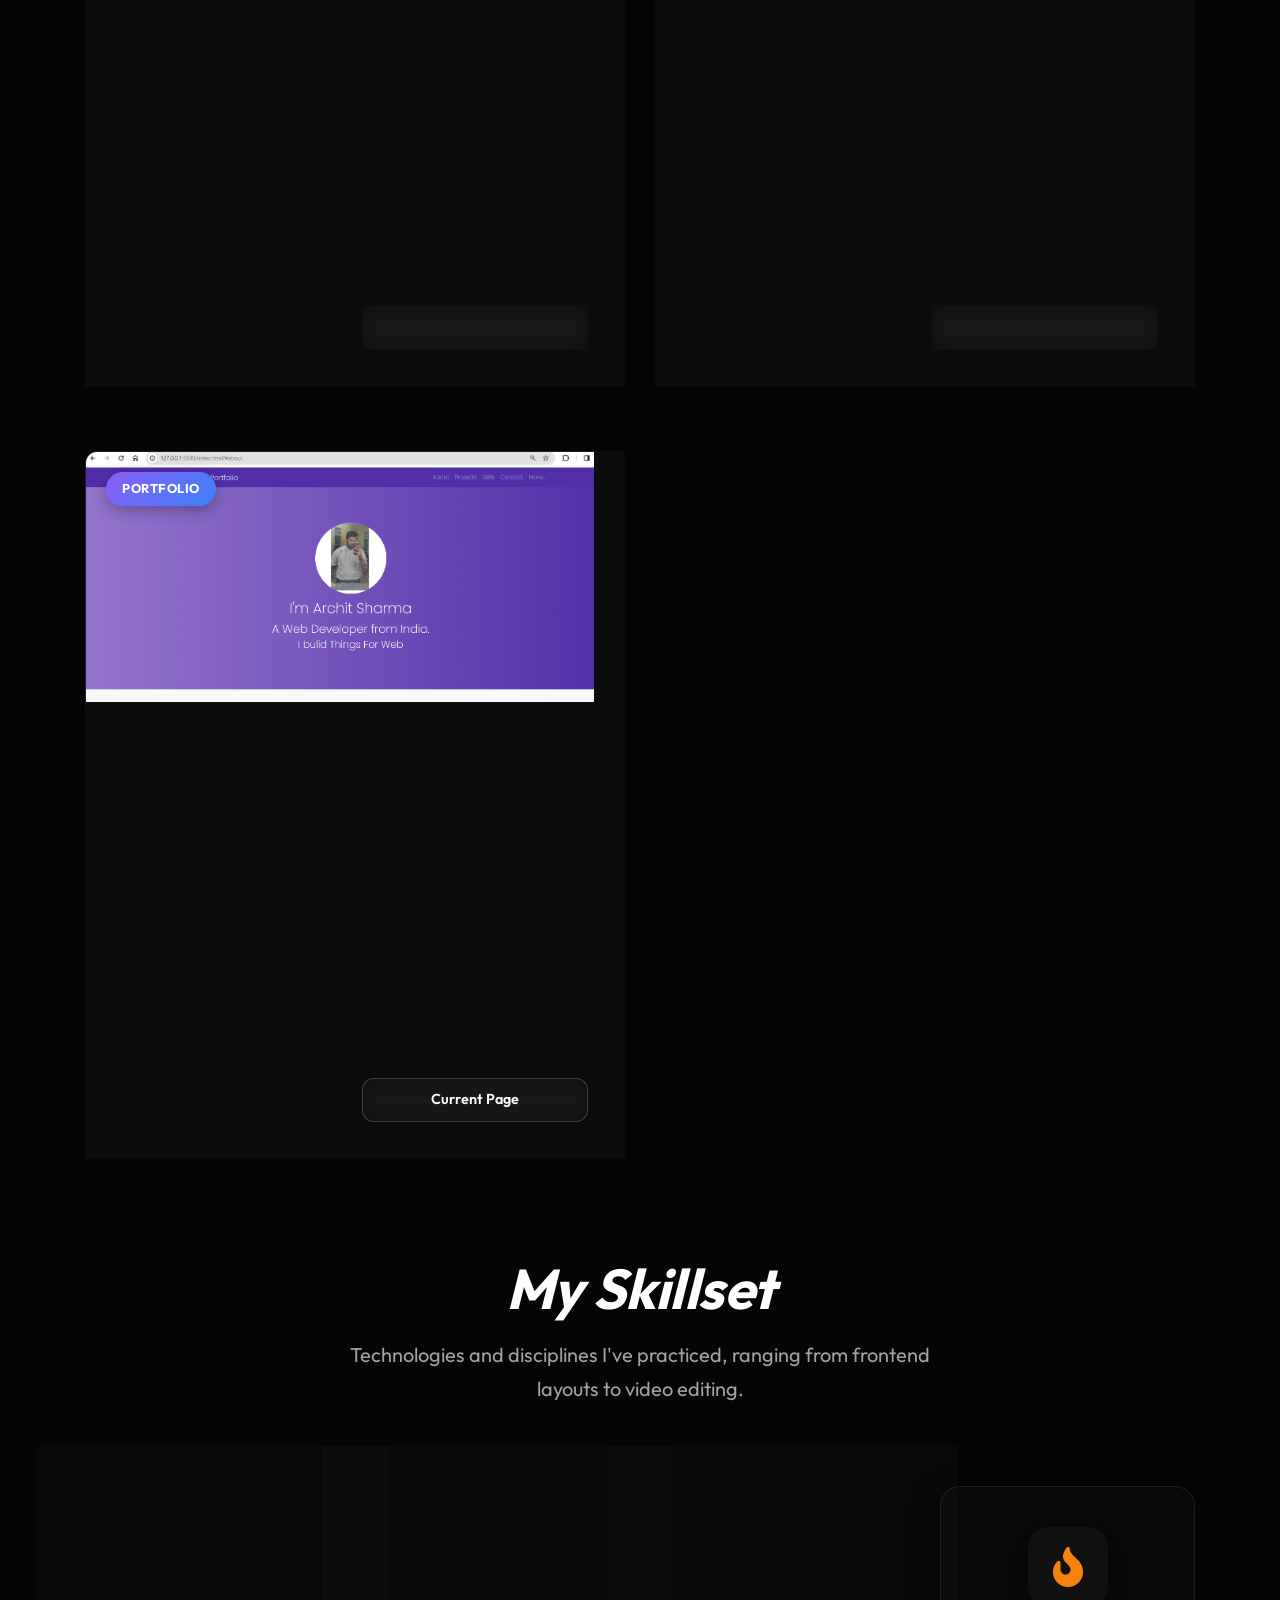
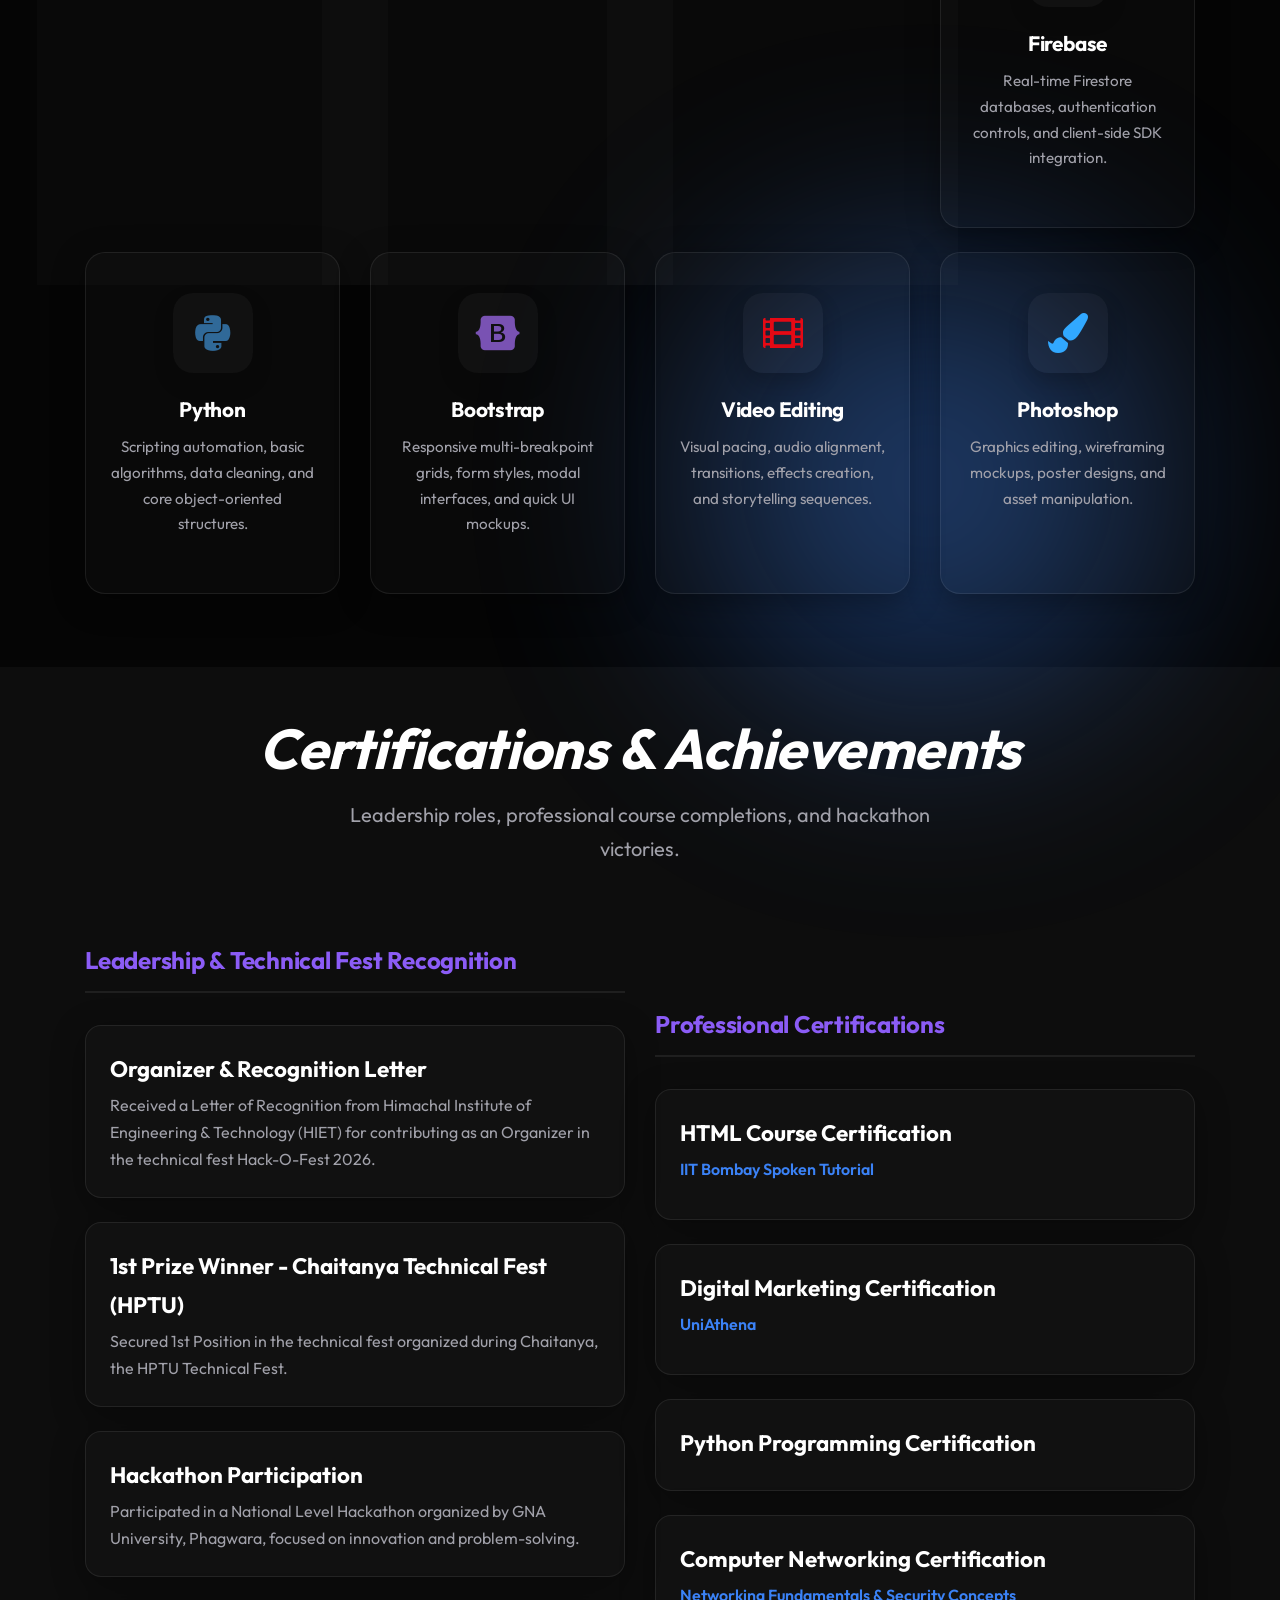
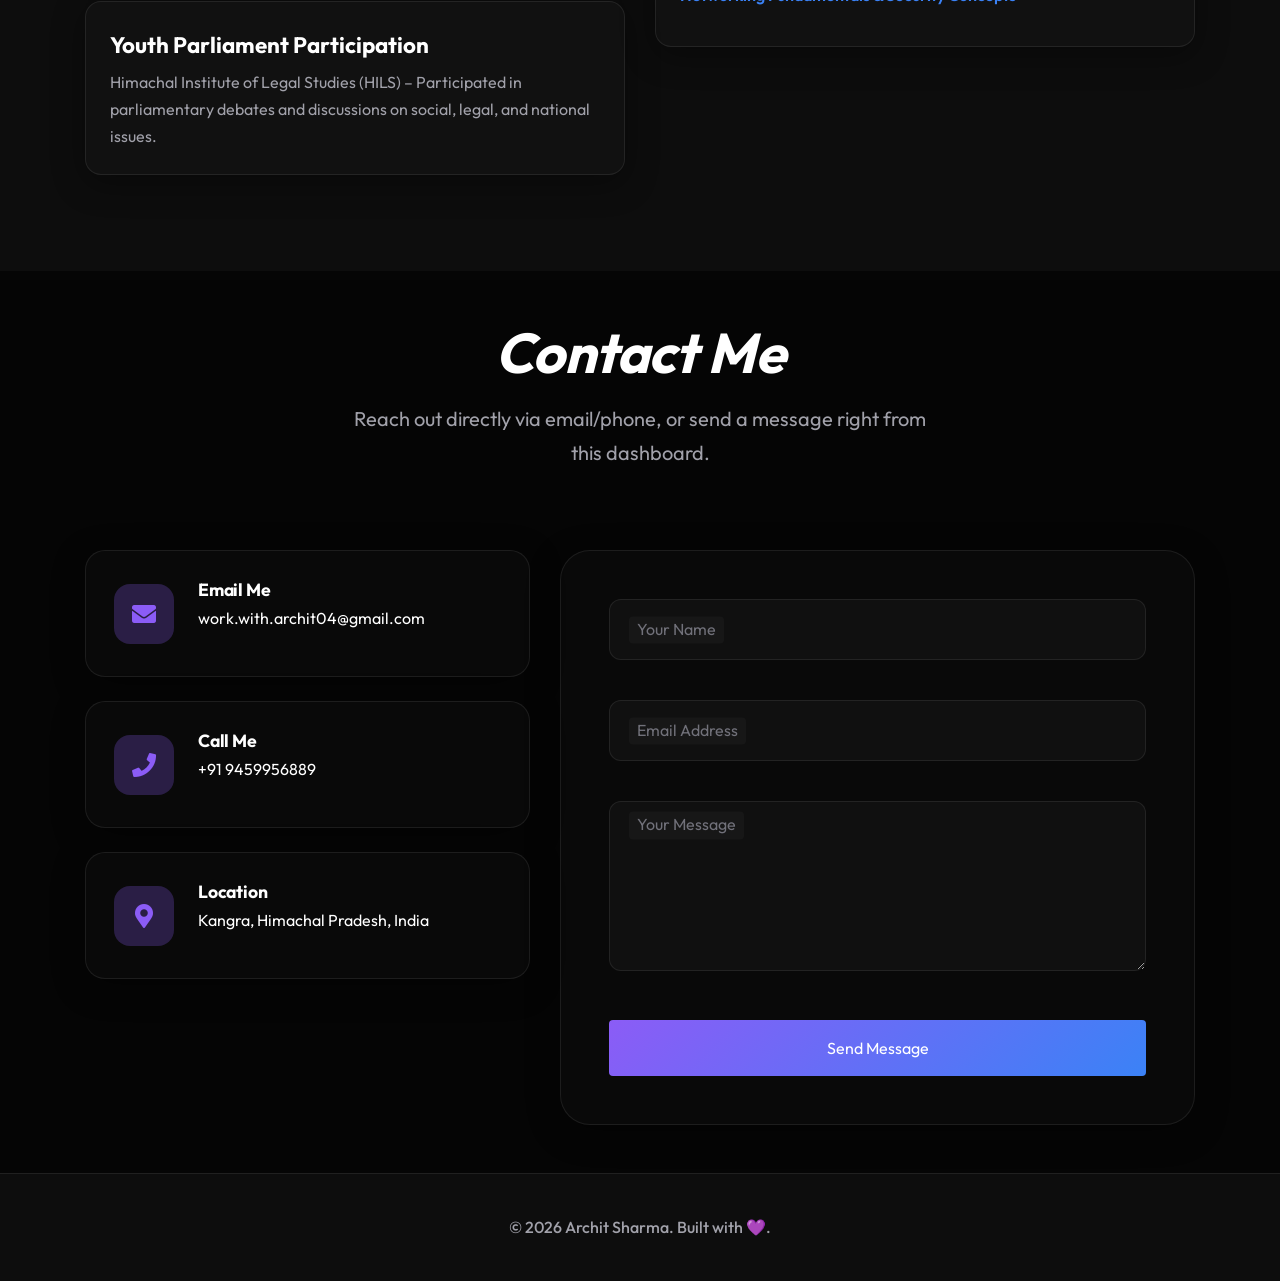
==== commit c3d48a08: "Update index.html" ====
--- a/index.html
+++ b/index.html
@@ -286,7 +286,7 @@
         <div class="col-lg-6 col-md-12 mb-5 reveal">
           <div class="project-card glass-panel">
             <div class="project-img-wrapper">
-              <span class="project-badge-top">Featured Project</span>
+              <span class="project-badge-top">Produest Build</span>
               <img src="Assets/social_circle_mockup.png" alt="Social Circle App Mockup">
             </div>
             <div class="project-body">
